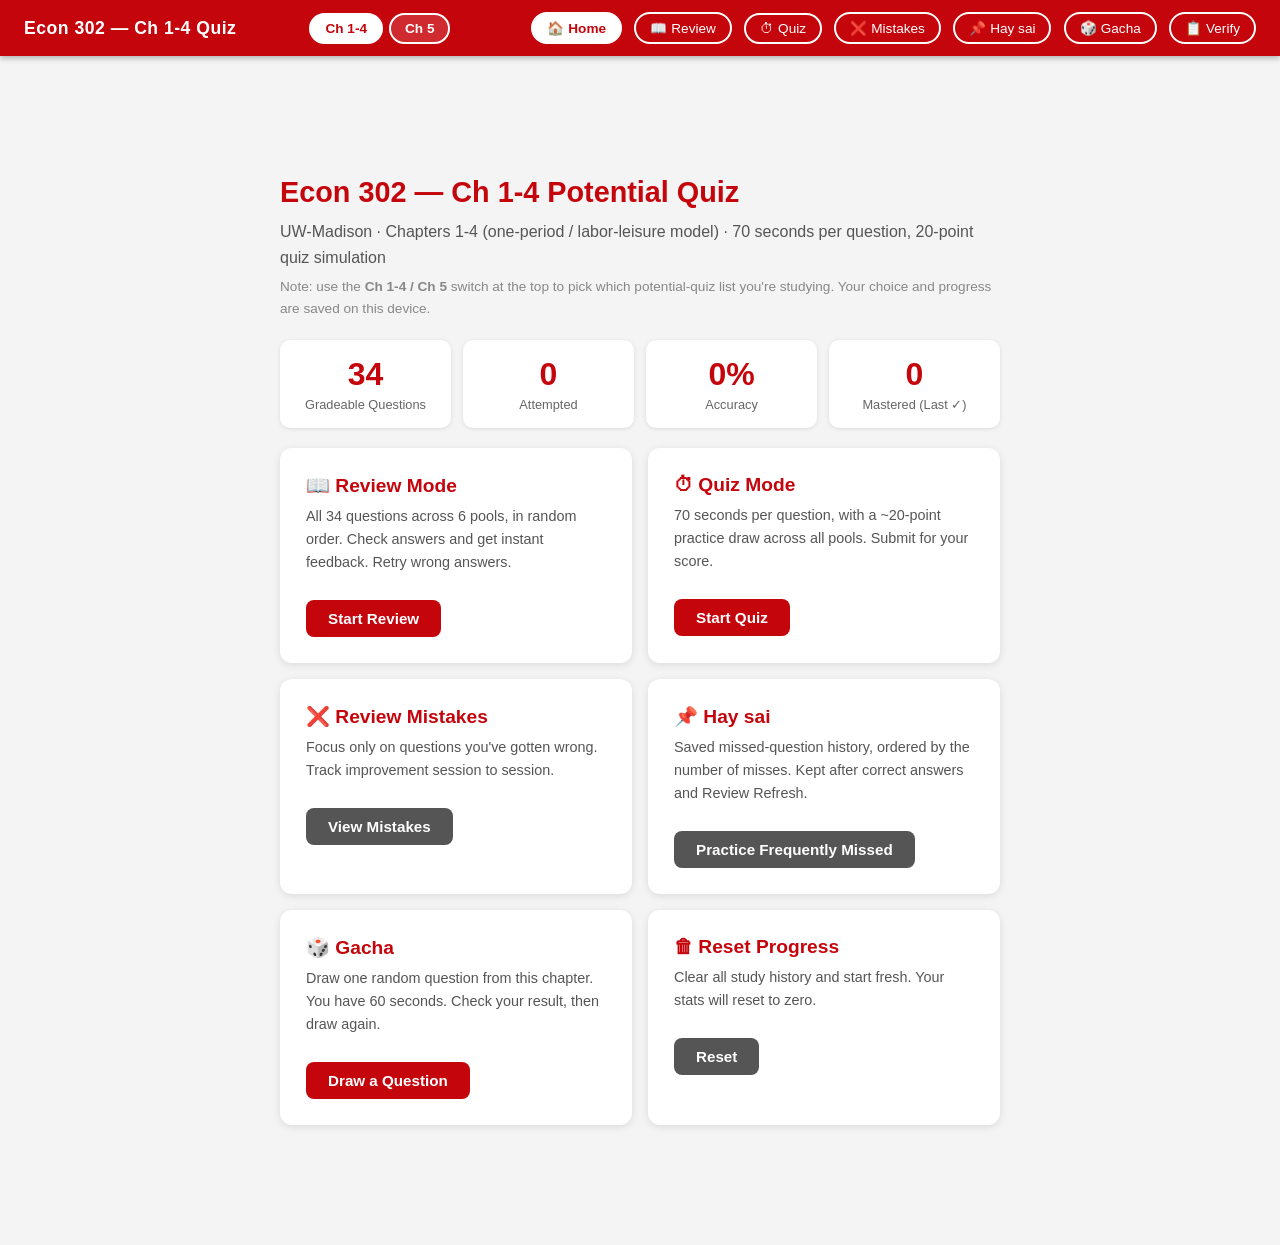
==== index.html @ 8ecf71d6 "Add saved missed-question history and one-minute gacha practice" ====
﻿<!DOCTYPE html>
<html lang="en">
<head>
<meta charset="UTF-8">
<meta name="viewport" content="width=device-width, initial-scale=1.0, viewport-fit=cover">
<title>Econ 302 — Ch 1-4 Quiz Study App</title>
<style>
*{box-sizing:border-box;margin:0;padding:0}
body{font-family:'Segoe UI',Arial,sans-serif;background:#f4f4f4;color:#222;min-height:100vh}
/* NAV */
#nav{background:#c5050c;color:#fff;padding:12px 24px;display:flex;flex-wrap:wrap;align-items:center;justify-content:space-between;gap:8px 16px;position:sticky;top:0;z-index:100;box-shadow:0 2px 6px rgba(0,0,0,0.3)}
#nav h1{font-size:1.1rem;font-weight:700;letter-spacing:.5px}
#nav-btns button{margin-left:8px;padding:6px 14px;border:2px solid #fff;background:transparent;color:#fff;border-radius:20px;cursor:pointer;font-size:.85rem;transition:all .2s}
#nav-btns button:hover,#nav-btns button.active{background:#fff;color:#c5050c;font-weight:700}
#chapter-switch{display:flex;gap:6px;flex-shrink:0}
.chapter-btn{padding:6px 14px;border:2px solid #fff;background:rgba(255,255,255,.15);color:#fff;border-radius:20px;cursor:pointer;font-size:.85rem;font-weight:600;transition:all .2s}
.chapter-btn:hover{background:rgba(255,255,255,.3)}
.chapter-btn.active{background:#fff;color:#c5050c;font-weight:700}
.chapter-btn.active:hover{background:#fff}
@media (max-width:480px){
  #nav{padding:calc(10px + env(safe-area-inset-top, 0px)) 12px 10px;gap:8px;justify-content:flex-start}
  #nav h1{font-size:.88rem;width:100%;text-align:center;order:1}
  #chapter-switch{width:100%;order:2;gap:8px}
  .chapter-btn{flex:1;text-align:center;padding:7px 10px;font-size:.82rem}
  #nav-btns{display:flex;flex-wrap:nowrap;gap:2px;width:100%;order:3}
  #nav-btns button{flex:1;min-width:0;margin-left:0;padding:6px 2px;font-size:.62rem;display:flex;flex-direction:column;align-items:center;justify-content:center;gap:1px;line-height:1.15;border-radius:12px;white-space:nowrap;overflow:hidden}
  #nav-btns .nb-icon{font-size:1.05rem}
  #nav-btns .nb-label{font-size:.6rem}
  #home .mode-cards{grid-template-columns:1fr}
  .mode-card{min-width:0}
}
/* TIMER */
#timer-bar{background:#222;color:#fff;text-align:center;padding:8px;font-size:1.1rem;font-weight:700;display:none;position:sticky;top:var(--nav-h,54px);z-index:99}
#quiz-qnav{position:sticky;top:calc(var(--nav-h,54px) + 42px);z-index:98;background:#f0f0f0;border-bottom:2px solid #ccc;padding:8px 12px;display:flex;flex-wrap:wrap;gap:5px;align-items:center}
#quiz-qnav .qn-label{font-size:.78rem;font-weight:700;color:#555;margin-right:4px;white-space:nowrap}
.qn-btn{width:32px;height:32px;border-radius:6px;border:1.5px solid #bbb;background:#fff;font-size:.8rem;font-weight:700;cursor:pointer;display:flex;align-items:center;justify-content:center;flex-shrink:0;transition:background .15s}
.qn-btn.answered{background:#28a745;color:#fff;border-color:#28a745}
.qn-btn.flagged{background:#fd7e14;color:#fff;border-color:#fd7e14}
.qn-btn.flagged.answered{background:#fd7e14;color:#fff}
.flag-btn{float:right;background:none;border:1.5px solid #bbb;border-radius:6px;padding:3px 8px;cursor:pointer;font-size:.85rem;color:#888;transition:all .15s;margin-left:8px}
.flag-btn.active{background:#fd7e14;border-color:#fd7e14;color:#fff}
#timer-bar.warning{background:#c5050c;animation:pulse 1s infinite}
@keyframes pulse{0%,100%{opacity:1}50%{opacity:.7}}
/* HOME */
#home{max-width:800px;margin:40px auto;padding:20px}
#home h2{font-size:1.8rem;color:#c5050c;margin-bottom:10px}
#home p{margin-bottom:12px;line-height:1.6}
.stat-grid{display:grid;grid-template-columns:repeat(auto-fit,minmax(160px,1fr));gap:12px;margin:20px 0}
.stat-card{background:#fff;border-radius:10px;padding:16px;text-align:center;box-shadow:0 1px 4px rgba(0,0,0,.1)}
.stat-card .num{font-size:2rem;font-weight:700;color:#c5050c}
.stat-card .lbl{font-size:.8rem;color:#666;margin-top:4px}
.mode-cards{display:grid;grid-template-columns:1fr 1fr;gap:16px;margin-top:20px}
.mode-card{background:#fff;border-radius:12px;padding:24px;box-shadow:0 2px 8px rgba(0,0,0,.1);cursor:pointer;border:2px solid transparent;transition:all .2s}
.mode-card:hover{border-color:#c5050c;transform:translateY(-2px)}
.mode-card h3{font-size:1.2rem;color:#c5050c;margin-bottom:8px}
.mode-card p{font-size:.9rem;color:#555;line-height:1.5}
.btn{display:inline-block;padding:10px 22px;background:#c5050c;color:#fff;border:none;border-radius:8px;cursor:pointer;font-size:.95rem;font-weight:600;transition:background .2s}
.btn:hover{background:#a00}
.btn-secondary{background:#555}
.btn-secondary:hover{background:#333}
.btn-outline{background:transparent;border:2px solid #c5050c;color:#c5050c}
.btn-outline:hover{background:#c5050c;color:#fff}
/* REVIEW / QUIZ CONTAINER */
#review,#quiz,#mistakes,#frequent{max-width:860px;margin:0 auto;padding:20px}
.section-header{display:flex;justify-content:space-between;align-items:center;margin-bottom:16px}
.section-header h2{font-size:1.3rem;color:#c5050c}
/* QUESTION CARD */
.q-card{background:#fff;border-radius:12px;padding:20px 24px;margin-bottom:16px;box-shadow:0 1px 6px rgba(0,0,0,.08);border-left:4px solid #ddd;transition:border-color .2s}
.q-card.correct{border-left-color:#28a745}
.q-card.incorrect{border-left-color:#c5050c}
.q-card.unanswered{border-left-color:#ffc107}
.q-card.removed-q{position:relative;overflow:hidden;border-left-color:#c5050c;background:#fff6f6}
.q-card.removed-q .options,.q-card.removed-q select,.q-card.removed-q input,.q-card.removed-q .q-check-btn,.q-card.removed-q .q-retry-btn{pointer-events:none;opacity:.45}
.removed-stamp{position:absolute;top:22px;right:-42px;background:#c5050c;color:#fff;font-weight:800;font-size:.82rem;letter-spacing:.5px;padding:6px 50px;transform:rotate(35deg);box-shadow:0 2px 8px rgba(0,0,0,.35);z-index:5;text-transform:uppercase;white-space:nowrap}
.q-tag{display:inline-block;padding:2px 10px;background:#c5050c;color:#fff;border-radius:20px;font-size:.72rem;font-weight:700;margin-bottom:8px;text-transform:uppercase;letter-spacing:.4px}
.q-points{display:inline-block;margin-left:8px;padding:2px 8px;background:#e0e0e0;color:#333;border-radius:20px;font-size:.72rem;font-weight:600}
.q-stem{font-size:.97rem;line-height:1.6;margin:10px 0 14px}
.q-stem strong{font-weight:700}
.q-image{max-width:100%;border-radius:8px;margin:10px 0 14px;border:1px solid #eee}
.options label{display:flex;align-items:flex-start;gap:10px;padding:8px 12px;border-radius:8px;cursor:pointer;margin-bottom:6px;border:1.5px solid #ddd;transition:all .2s;font-size:.9rem;line-height:1.5}
.options label:hover{background:#fff5f5;border-color:#c5050c}
.options label.selected{border-color:#c5050c;background:#fff0f0}
.options label.correct-opt{background:#d4edda;border-color:#28a745}
.options label.wrong-opt{background:#f8d7da;border-color:#c5050c}
.options input{margin-top:3px;flex-shrink:0;accent-color:#c5050c}
.q-dropdown{padding:8px 12px;border:1.5px solid #ddd;border-radius:8px;font-size:.9rem;min-width:200px}
.q-check-btn{margin-top:12px;padding:8px 18px;background:#c5050c;color:#fff;border:none;border-radius:8px;cursor:pointer;font-size:.88rem;font-weight:600}
.q-check-btn:disabled{background:#ccc;cursor:not-allowed}
.q-retry-btn{margin-left:8px;padding:8px 14px;background:#555;color:#fff;border:none;border-radius:8px;cursor:pointer;font-size:.88rem;font-weight:600}
.feedback{margin-top:10px;padding:10px 14px;border-radius:8px;font-size:.9rem;font-weight:600}
.feedback.ok{background:#d4edda;color:#155724}
.feedback.err{background:#f8d7da;color:#721c24}
.table-q{width:100%;border-collapse:collapse;margin:10px 0;font-size:.88rem}
.table-q th{background:#c5050c;color:#fff;padding:8px;text-align:left}
.table-q td{padding:8px;border-bottom:1px solid #eee}
.table-q tr:nth-child(even){background:#fafafa}
/* QUIZ MODE */
#quiz-submit-bar{text-align:center;margin:20px 0}
.q-card.quiz-mode{border-left:4px solid #888}
/* SCORE DISPLAY */
#score-box{background:#fff;border-radius:12px;padding:24px;text-align:center;margin-bottom:20px;box-shadow:0 2px 8px rgba(0,0,0,.1)}
#score-box .big{font-size:3rem;font-weight:700;color:#c5050c}
#score-box .sub{font-size:1rem;color:#555;margin-top:6px}
/* PROGRESS */
#review-progress-wrap{position:sticky;top:var(--nav-h,54px);z-index:97;background:#f4f4f4;padding:10px 0 6px;margin:0 -20px 10px;}
#review-progress-wrap::before{content:"";position:absolute;inset:0;background:#f4f4f4;z-index:-1}
#review-progress{background:#e0e0e0;height:8px;border-radius:4px;overflow:hidden;margin:0 20px}
#review-progress-fill{height:100%;background:#c5050c;transition:width .3s;border-radius:4px}
/* FILTER BAR */
.filter-bar{display:flex;gap:8px;flex-wrap:wrap;margin-bottom:16px}
.filter-btn{padding:5px 12px;border:1.5px solid #ccc;border-radius:20px;background:#fff;cursor:pointer;font-size:.8rem;transition:all .2s}
.filter-btn.active{background:#c5050c;color:#fff;border-color:#c5050c}
/* SCENARIO BOX */
.scenario-box{background:#f0f4ff;border:1.5px solid #b0c4de;border-radius:8px;padding:14px;margin-bottom:14px;font-size:.9rem;line-height:1.6}
.scenario-box h4{font-size:.85rem;font-weight:700;color:#003366;margin-bottom:6px}
/* MULTI-PART */
.subq{margin-top:16px;padding-top:14px;border-top:1px dashed #ddd}
.subq-label{font-weight:700;font-size:.82rem;color:#c5050c;margin-bottom:6px;text-transform:uppercase;letter-spacing:.4px}
/* ANSWER KEY REVEAL */
.answer-key{background:#f8f9fa;border:1px solid #ccc;border-radius:8px;padding:12px;margin-top:10px;font-size:.88rem}
.answer-key .ak-title{font-weight:700;color:#555;margin-bottom:6px}
/* GROUP CARD */
.group-label{font-size:.78rem;background:#555;color:#fff;display:inline-block;padding:2px 8px;border-radius:4px;margin-bottom:6px}
/* SCROLLTOP */
#scrolltop{position:fixed;bottom:calc(24px + env(safe-area-inset-bottom, 0px));right:24px;background:#c5050c;color:#fff;border:none;border-radius:50%;width:44px;height:44px;font-size:1.2rem;cursor:pointer;box-shadow:0 2px 8px rgba(0,0,0,.2);display:none;z-index:200}
</style>
</head>
<body><script>
const IMG={}; // no charts/graphs needed for this problem set

// ============================================================
// QUESTION BANK — all pools (complete)
// ============================================================
// ============================================================
// QUESTION BANK -- Econ 302, Ch 1-4 Potential Quiz & Module 1 Exam
// Source: "Ch 1-4 Potential Quiz and Module 1 Exam Answers.pdf"
// Correct answers below were extracted directly from the bold-highlighted
// text embedded in the PDF (verified via font-weight inspection, not guessed).
// ============================================================
const OPTS4 = ["an increase","a decrease","no change","an ambiguous-change"];

const QB = [

// ====== POOL 1: Ch.4 model, C on vertical axis -- MRS & utility (1 pt each) ======
{id:"p1_1",pool:"pool_1",tag:"Pool 1 -- MRS & Utility (Ch.4 Model)",pts:1,type:"inline",
 stem:"Using the Chapter 4 model from class with C on the vertical axis, the increase in female labor force participation rates in the 1960s-1990s could be represented by (ceteris paribus) ____ in the MRS out of consumption into leisure, and ____ in utility.",
 blanks:[{opts:OPTS4,ans:1},{opts:OPTS4,ans:3}],
 note:"<strong>Giải thích:</strong> Theo cách mô hình hóa trong key, tăng female labor force participation là preference shift toward Consumption/market work. Tại cùng bundle (C,l), MRS = MU_l/MU_C giảm, IC phẳng hơn.<br><br><strong>Chỗ dễ nhầm:</strong> Đây là thay đổi tastes, không phải wage shock. Không suy utility tăng chỉ vì làm nhiều hơn. Utility trước và sau dùng preference map khác nhau nên key chọn ambiguous.<br><br><strong>Mẹo nhớ:</strong> Thích C hơn: MRS tại cùng bundle giảm. Preferences đổi: utility ambiguous."},

{id:"p1_2",pool:"pool_1",tag:"Pool 1 -- MRS & Utility (Ch.4 Model)",pts:1,type:"inline",
 stem:"Using the Chapter 4 model from class, if there is a decrease in profits (pi), this will, in equilibrium, lead to (ceteris paribus) ____ in the MRS out of consumption into leisure, and ____ in utility.",
 blanks:[{opts:OPTS4,ans:2},{opts:OPTS4,ans:1}],
 note:"<strong>Giải thích:</strong> Budget constraint C = W(h − l) + π − T, với W = w(1 − t). π giảm làm budget line dịch vào nhưng không đổi slope −W. Tại interior optimum, MRS = W nên equilibrium MRS không đổi; opportunities giảm nên utility giảm.<br><br><strong>Chỗ dễ nhầm:</strong> Pure income effect làm l giảm và N tăng khi leisure là normal good, nhưng không làm equilibrium MRS tăng vì W giữ nguyên."},

{id:"p1_3",pool:"pool_1",tag:"Pool 1 -- MRS & Utility (Ch.4 Model)",pts:1,type:"inline",
 stem:"Using the Chapter 4 model from class with C on the vertical axis, an increase in the average number of years spent in school would best be represented by (ceteris paribus) ____ in the MRS out of consumption into leisure, and ____ in utility.",
 blanks:[{opts:OPTS4,ans:0},{opts:OPTS4,ans:3}],
 note:"<strong>Giải thích:</strong> Key xem nhiều năm học hơn như chuyển preferences khỏi market work, toward nonmarket time (gộp vào l). Tại cùng bundle, MU_l/MU_C tăng và IC dốc hơn.<br><br><strong>Chỗ dễ nhầm:</strong> Trong câu này không tự thêm tác động education lên productivity hoặc wages. Preference map đổi nên welfare chọn ambiguous.<br><br><strong>Mẹo nhớ:</strong> Schooling trong mô hình này là nonmarket time, không đồng nghĩa mọi leisure đều là giải trí."},

{id:"p1_4",pool:"pool_1",tag:"Pool 1 -- MRS & Utility (Ch.4 Model)",pts:1,type:"inline",
 stem:"Using the Chapter 4 model from class, if there is a decrease in after-tax real wages, this will, in equilibrium, lead to (ceteris paribus) ____ in the MRS out of consumption into leisure, and ____ in utility.",
 blanks:[{opts:OPTS4,ans:1},{opts:OPTS4,ans:1}],
 note:"<strong>Giải thích:</strong> After-tax real wage W giảm khiến budget line phẳng hơn: slope = −W. Interior optimum có MRS = W, nên equilibrium MRS giảm. Cùng preferences và nonlabor income, opportunity set thu hẹp nên utility giảm.<br><br><strong>Chỗ dễ nhầm:</strong> MRS giảm không đủ để kết luận leisure tăng hay giảm. Total leisure response vẫn phụ thuộc Income effect và Substitution effect."},

{id:"p1_5",pool:"pool_1",tag:"Pool 1 -- MRS & Utility (Ch.4 Model)",pts:1,type:"inline",
 stem:"Using the Chapter 4 model from class with C on the vertical axis, if younger workers value consumption more than older workers do, then aging of the labor force would best be represented by (ceteris paribus) ____ in the MRS out of consumption into leisure, and ____ in utility.",
 blanks:[{opts:OPTS4,ans:0},{opts:OPTS4,ans:3}],
 note:"<strong>Giải thích:</strong> Đề nói younger workers thích C hơn. Labor force già đi nghĩa là trọng số chuyển toward leisure: MRS tại cùng bundle tăng, IC dốc hơn. Key chọn utility ambiguous vì preferences/composition thay đổi.<br><br><strong>Chỗ dễ nhầm:</strong> Ceteris paribus: không tự thêm pension income hay productivity shock vào câu này."},

{id:"p1_6",pool:"pool_1",tag:"Pool 1 -- MRS & Utility (Ch.4 Model)",pts:1,type:"inline",
 stem:"Using the Chapter 4 model from class, if there is a decrease in lump-sum taxes (T), this will, in equilibrium, lead to (ceteris paribus) ____ in the MRS out of consumption into leisure, and ____ in utility.",
 blanks:[{opts:OPTS4,ans:2},{opts:OPTS4,ans:0}],
 note:"<strong>Giải thích:</strong> T giảm làm net nonlabor income B = π − T tăng. Budget line dịch ra song song, slope −W không đổi. Tại interior optimum MRS = W không đổi; household có thêm opportunities nên utility tăng.<br><br><strong>Chỗ dễ nhầm:</strong> T là lump-sum tax amount. t là proportional tax rate. Chỉ t đổi mới trực tiếp đổi W.<br><br><strong>Mẹo nhớ:</strong> T đổi: dịch budget line. t đổi: đổi slope."},

// ====== POOL 2: Labor / consumption theory -- multiple choice (1 pt each) ======
{id:"p2_1",pool:"pool_2",tag:"Pool 2 -- Labor & Consumption Theory (MC)",pts:1,type:"mcq",
 stem:"A good is normal for a consumer if",
 opts:["It is always consumed in a consistent quantity.","Its consumption rises when income rises.","Its consumption falls when income rises.","Some minimal level of the good must be consumed to assure the consumer's survival."],
 ans:1,
 note:"<strong>Giải thích:</strong> Normal good là good được demand nhiều hơn khi income tăng, giữ prices và preferences cố định.<br><br><strong>Chỗ dễ nhầm:</strong> Consumption giảm khi income tăng là inferior good. Normal không có nghĩa cần để sống hoặc luôn dùng lượng cố định."},

{id:"p2_2",pool:"pool_2",tag:"Pool 2 -- Labor & Consumption Theory (MC)",pts:1,type:"mcq",
 stem:"We assume leisure is a normal good. This implies that",
 opts:["An increase in taxes increases utility.","We can use a representative household model.","Preferences over consumption are well defined.","An increase in the wage increases demand for leisure."],
 ans:3,
 note:"<strong>Giải thích:</strong> Official key chọn câu wage tăng làm leisure demand tăng. Cách đọc đúng ở đây là Income effect: giàu hơn thì muốn thêm leisure vì leisure là normal good.<br><br><strong>Chỗ dễ nhầm:</strong> Wage còn làm leisure đắt hơn, tạo Substitution effect giảm leisure. Vì vậy normal good KHÔNG bảo đảm total leisure tăng sau wage increase. Hai option về representative household và well-defined preferences là các assumptions khác."},

{id:"p2_3",pool:"pool_2",tag:"Pool 2 -- Labor & Consumption Theory (MC)",pts:1,type:"mcq",
 stem:"The fact that indifference curves are downward sloping",
 opts:["Is not true.","Follows from the fact that more is preferred to less.","Follows from the property that the consumer likes diversity in his or her consumption bundle.","Follows from the property that consumption and leisure are normal goods."],
 ans:1,
 note:"<strong>Giải thích:</strong> More is preferred to less nghĩa là C và l đều có positive marginal utility. Giữ utility không đổi, thêm l phải bớt C: dC/dl = −MU_l/MU_C < 0.<br><br><strong>Chỗ dễ nhầm:</strong> Downward slope nói về monotonicity. Diversity giải thích convexity; normal goods nói về phản ứng với income."},

{id:"p2_4",pool:"pool_2",tag:"Pool 2 -- Labor & Consumption Theory (MC)",pts:1,type:"mcq",
 stem:"The fact that indifference curves are bowed in toward the origin",
 opts:["Is not true.","Follows from the fact that more is preferred to less.","Follows from the property that the consumer likes diversity in his or her consumption bundle.","Follows from the property that consumption and leisure are normal goods."],
 ans:2,
 note:"<strong>Giải thích:</strong> Preference for diversity/balanced bundles được biểu diễn bởi convex IC (bowed toward the origin). Household sẵn lòng đánh đổi ít C hơn để có thêm l khi đã có nhiều l.<br><br><strong>Chỗ dễ nhầm:</strong> More-is-better giải thích slope âm, không tự bảo đảm IC convex. Normal goods cũng không phải định nghĩa convexity."},

{id:"p2_5",pool:"pool_2",tag:"Pool 2 -- Labor & Consumption Theory (MC)",pts:1,type:"mcq",
 stem:"The property of diminishing marginal rate of substitution follows from the property that the indifference curve is",
 opts:["Downward sloping.","Upward sloping.","Bowed in toward the origin.","Bowed out from the origin."],
 ans:2,
 note:"<strong>Giải thích:</strong> Với C trên trục dọc và l trên trục ngang, đi sang phải dọc một convex IC thì MRS = MU_l/MU_C giảm và signed slope −MRS bớt âm, tức IC phẳng dần.<br><br><strong>Chỗ dễ nhầm:</strong> Downward sloping một mình chưa đủ: một straight IC cũng dốc xuống nhưng MRS constant."},

{id:"p2_6",pool:"pool_2",tag:"Pool 2 -- Labor & Consumption Theory (MC)",pts:1,type:"mcq",
 stem:"As the quantity of labor increases, the marginal product of capital",
 opts:["Is constant.","Increases.","Decreases.","May either increase or decrease."],
 ans:1,
 note:"<strong>Giải thích:</strong> Trong production function của lớp, K và N bổ trợ nhau. Ví dụ Y = zK^αN^β thì MPK = αzK^(α−1)N^β, tăng khi N tăng và K,z giữ nguyên.<br><br><strong>Chỗ dễ nhầm:</strong> Không nhầm MPK với MPN. N tăng làm MPK tăng nhưng MPN giảm khi diminishing MPN áp dụng. Complementarity là assumption của function này, không suy chỉ từ CRS."},

{id:"p2_7",pool:"pool_2",tag:"Pool 2 -- Labor & Consumption Theory (MC)",pts:1,type:"mcq",
 stem:"The assumption that the marginal product of labor decreases as the labor input increases implies that",
 opts:["Output decreases as the labor input increases.","The wage increases as the labor input increases.","The production function is concave.","The production function shifts upward."],
 ans:2,
 note:"<strong>Giải thích:</strong> MPN = ∂Y/∂N > 0 nhưng diminishing MPN nghĩa là ∂²Y/∂N² < 0. Y(N) tăng với slope nhỏ dần, nên production function concave.<br><br><strong>Chỗ dễ nhầm:</strong> Output vẫn tăng, không giảm. N đổi là movement along cùng function, không phải shift lên một function mới."},

{id:"p2_8",pool:"pool_2",tag:"Pool 2 -- Labor & Consumption Theory (MC)",pts:1,type:"mcq",
 stem:"An increase in total factor productivity could be the result of",
 opts:["Adverse weather.","The addition of new machinery.","New hires.","The introduction of new manufacturing methods."],
 ans:3,
 note:"<strong>Giải thích:</strong> New manufacturing methods có thể tạo thêm Y từ cùng K và N, nên làm TFP z tăng.<br><br><strong>Chỗ dễ nhầm:</strong> New machinery tăng measured K; new hires tăng N. Adverse weather thường giảm z. TFP còn có thể chứa omitted inputs và measurement error, nên không đồng nghĩa chỉ có công nghệ."},

{id:"p2_9",pool:"pool_2",tag:"Pool 2 -- Labor & Consumption Theory (MC)",pts:1,type:"mcq",
 stem:"If the firm hires more labor, everything else held constant, then",
 opts:["The marginal product of labor falls.","Output decreases.","There is an increase in the marginal product of labor.","Total factor productivity falls."],
 ans:0,
 note:"<strong>Giải thích:</strong> Giữ K,z cố định, thuê thêm N đưa firm xuống dọc diminishing-MPN curve: MPN giảm. Vì MPN vẫn dương, total output Y tăng.<br><br><strong>Chỗ dễ nhầm:</strong> Total output khác marginal product. N tăng không tự làm z đổi."},

{id:"p2_10",pool:"pool_2",tag:"Pool 2 -- Labor & Consumption Theory (MC)",pts:1,type:"mcq",
 stem:"An increase in total factor productivity",
 opts:["Changes neither the slope nor the position of the production function.","Changes the slope but not the position of the production function.","Changes the position but not the slope of the production function.","Changes both the slope and the position of the production function."],
 ans:3,
 note:"<strong>Giải thích:</strong> Y = zF(K,N). Tại cùng N, z tăng làm Y tăng và MPN = zF_N tăng. Vì vậy production function đổi cả position và slope.<br><br><strong>Chỗ dễ nhầm:</strong> Đây là shift function do z đổi, khác movement along function do N đổi. Nếu F(K,0)=0 thì điểm origin vẫn giữ nguyên."},

{id:"p2_11",pool:"pool_2",tag:"Pool 2 -- Labor & Consumption Theory (MC)",pts:1,type:"mcq",
 stem:"The profit-maximizing quantity of labor equates the marginal product of labor with",
 opts:["Total factor productivity.","The marginal product of capital.","The real wage.","The average product of labor."],
 ans:2,
 note:"<strong>Giải thích:</strong> Firm chọn N để maximize π = zF(K,N) − wN. FOC cho interior optimum là MPN − w = 0, tức MPN = real wage w.<br><br><strong>Chỗ dễ nhầm:</strong> MPK là derivative theo capital, Y/N là average product, z là productivity parameter. Không cái nào thay MPN trong hiring FOC này."},

{id:"p2_12",pool:"pool_2",tag:"Pool 2 -- Labor & Consumption Theory (MC)",pts:1,type:"mcq",
 stem:"In the one-period model, the assumption that everyone would behave the same way under the same circumstance is reflected in",
 opts:["All of these things.","Real wage equaling MPN.","The use of a representative consumer.","The use of a general equilibrium framework."],
 ans:2,
 note:"<strong>Giải thích:</strong> Representative consumer là một household đại diện. Assumption mọi người chọn giống nhau khi gặp cùng circumstances cho phép dùng household này để mô tả aggregate choices.<br><br><strong>Chỗ dễ nhầm:</strong> MPN = w đến từ firm profit maximization. General equilibrium ghép các markets. Hai khái niệm đó không phải định nghĩa representative consumer."},

{id:"p2_13",pool:"pool_2",tag:"Pool 2 -- Labor & Consumption Theory (MC)",pts:1,type:"mcq",
 stem:"A constant returns to scale production function means",
 opts:["F(xK, N) = F(K, xN)","F(xK, xN) = xF(K, N)","F(xK, xN) = F(K, N)","All of these"],
 ans:1,
 note:"<strong>Giải thích:</strong> Constant returns to scale: nhân TẤT CẢ inputs với x thì output nhân x, F(xK,xN) = xF(K,N). Cobb-Douglas có CRS khi α + β = 1.<br><br><strong>Chỗ dễ nhầm:</strong> Tăng riêng N có thể có diminishing MPN dù function có CRS. Không nhầm returns to scale với returns to one input."},

{id:"p2_14",pool:"pool_2",tag:"Pool 2 -- Labor & Consumption Theory (MC)",pts:1,type:"mcq",
 stem:"Assume government cuts payroll taxes (proportional income taxes) and it leads to an increase in tax revenue collections. We would know from this that",
 opts:["Substitution effects dominate income effects.","Income effects dominate substitution effects.","Markets are efficient.","None of these things can be known with certainty from the information supplied."],
 ans:0,
 note:"<strong>Giải thích:</strong> Trong exercise của lớp, R = twN. t giảm nhưng R tăng nghĩa là tax base phải tăng đủ mạnh. Tax cut làm W tăng: Substitution effect tăng N, Income effect giảm N. Để N tăng theo cơ chế này, Substitution effect phải dominate.<br><br><strong>Chỗ dễ nhầm:</strong> Kết luận dựa vào model và ceteris paribus của câu. Không thể từ một quan sát thực tế nhiều biến thay đổi suy chắc chắn về effects. Revenue tăng không chứng minh market efficient; và SE dominate một mình chưa đủ bảo đảm revenue tăng."},

{id:"p2_15",pool:"pool_2",tag:"Pool 2 -- Labor & Consumption Theory (MC)",pts:1,type:"mcq",removed:true,
 stem:"If a forecaster uses a log-linear utility function to make a long run (twenty years from now) labor market forecast, the forecaster is likely going to",
 opts:["Over-estimate the change in labor supply in response to a rising real wage.","Under-estimate the change in labor supply in response to a rising real wage.","Over-estimate the change in labor demand in response to a rising real wage.","Under-estimate the change in labor demand in response to a rising real wage."],
 ans:0,
 note:"<strong>Giải thích:</strong> Câu này đã được instructor loại khỏi danh sách, được giữ để tham khảo và không chấm điểm.<br><br><strong>Chỗ dễ nhầm:</strong> Không học explanation cũ cho câu đã removed. Trong budget C = W(h−l), full-log utility cho N = ah/(a+b), nên wage change không đổi N. Forecast bias cần biết data và time horizon; không suy từ chữ log-linear một mình."},

{id:"p2_16",pool:"pool_2",tag:"Pool 2 -- Labor & Consumption Theory (MC)",pts:1,type:"mcq",
 stem:"If wages remain constant over time, but we observe people working less, what can we say about the MRS(l,c)?",
 opts:["The MRS must have increased.","The MRS must have decreased.","The MRS must have remained the same.","We cannot be sure what happened to the MRS."],
 ans:0,
 note:"<strong>Giải thích:</strong> Official key chọn MRS increased, hiểu là preference shift toward leisure làm MRS tại C,l ban đầu tăng, IC dốc hơn và household chuyển sang nhiều l hơn.<br><br><strong>Chỗ dễ nhầm:</strong> Phải tách MRS tại cùng bundle khỏi equilibrium MRS. Nếu W không đổi và optimum vẫn interior, MRS ở tangency mới VẪN bằng W, nên không tăng. Từ observed hours giảm một mình cũng chưa xác định nguyên nhân; key đang ngầm dùng preference interpretation."},

// ====== POOL 3: Math -- Cobb-Douglas growth accounting (1 pt) ======
{id:"p3_1",pool:"pool_3",tag:"Pool 3 -- Math: Cobb-Douglas Growth Accounting",pts:1,type:"fill",
 stem:"Assume the following Cobb-Douglas aggregate production function: GDP = z&middot;K<sup>[0.7]</sup>&middot;N<sup>[0.3]</sup>, where K is the aggregate capital stock and N is aggregate employment.<br><br><em>Ceteris paribus</em>, if employment (N) rises by <strong>[2]</strong> percent, what is the growth rate of GDP?<br><br>Enter your answer rounded to two decimal points, in the format: 10% (0.10) is entered as <code>10</code>, and 10.10% (.1010) is entered as <code>10.10</code>.<br><span style=\"color:#a00;font-weight:600\">Note: the bracketed numbers [0.7], [0.3] and [2] change every time this is drawn on a quiz/exam -- use the general method in the answer note below, don't just memorize 0.60.</span>",
 answer:"0.60",
 note:"<strong>Giải thích:</strong> Growth accounting dùng g_Y ≈ g_z + αg_K + βg_N. Chỉ N tăng 2%, β = 0.3: g_Y ≈ 0.3 × 2% = 0.60%. Nhập 0.60, không nhập 0.006.<br><br><strong>Chỗ dễ nhầm:</strong> Đây là small-change approximation theo lớp. Exact finite change là 100[(1.02)^0.3 − 1] ≈ 0.59585%, cũng round thành 0.60. Nếu numbers lớn hơn, approximation và exact có thể khác. Nếu z đổi thì phải cộng g_z.<br><br><strong>Mẹo nhớ:</strong> Exponent của input nào nhân growth rate của input đó."},

// ====== POOL 4: Wage / tax shocks -- full household model (3 pts each) ======
{id:"p4_1",pool:"pool_4",tag:"Pool 4 -- Wage & Tax Shocks (Full Household Model)",pts:3,type:"inline",
 stem:"Using the language and theory from class, assume that <strong>real wages decrease</strong> for the representative household. The model predicts ____ in labor supply from the substitution effect and ____ in labor supply from the income effect. The model predicts ____ in Consumption from the substitution effect and ____ in Consumption from the income effect. Overall, the model predicts ____ in labor supply, ____ in Consumption, and ____ in utility.",
 blanks:[{opts:OPTS4,ans:1},{opts:OPTS4,ans:0},{opts:OPTS4,ans:1},{opts:OPTS4,ans:1},{opts:OPTS4,ans:3},{opts:OPTS4,ans:1},{opts:OPTS4,ans:1}],
 note:"<strong>Giải thích:</strong> W = w(1−t) giảm. Substitution effect: leisure rẻ hơn, nên l↑, N↓ và C↓. Income effect: household nghèo hơn, với C,l normal thì C↓ và l↓, tức N↑. Total: N ambiguous, C↓, utility↓.<br><br><strong>Chỗ dễ nhầm:</strong> Đáp án bảy blanks theo thứ tự: N từ SE, N từ IE, C từ SE, C từ IE, total N, total C, utility. Đây là partial-equilibrium household exercise, giữ nonlabor income và preferences cố định. Không kết luận total N khi đề chưa nói effect nào mạnh hơn.<br><br><strong>Mẹo nhớ:</strong> W↑: SE làm thêm, IE nghỉ thêm. W↓: đảo chiều."},

{id:"p4_2",pool:"pool_4",tag:"Pool 4 -- Wage & Tax Shocks (Full Household Model)",pts:3,type:"inline",
 stem:"Using the language and theory from class, assume that proportional income tax rates \"t\" <strong>increase</strong> for the representative household. The model predicts ____ in labor supply from the substitution effect and ____ in labor supply from the income effect. The model predicts ____ in Consumption from the substitution effect and ____ in Consumption from the income effect. Overall, the model predicts ____ in labor supply, ____ in Consumption, and ____ in utility.",
 blanks:[{opts:OPTS4,ans:1},{opts:OPTS4,ans:0},{opts:OPTS4,ans:1},{opts:OPTS4,ans:1},{opts:OPTS4,ans:3},{opts:OPTS4,ans:1},{opts:OPTS4,ans:1}],
 note:"<strong>Giải thích:</strong> W = w(1−t) giảm. Substitution effect: leisure rẻ hơn, nên l↑, N↓ và C↓. Income effect: household nghèo hơn, với C,l normal thì C↓ và l↓, tức N↑. Total: N ambiguous, C↓, utility↓.<br><br><strong>Chỗ dễ nhầm:</strong> Đáp án bảy blanks theo thứ tự: N từ SE, N từ IE, C từ SE, C từ IE, total N, total C, utility. Đây là partial-equilibrium household exercise, giữ nonlabor income và preferences cố định. Không kết luận total N khi đề chưa nói effect nào mạnh hơn.<br><br><strong>Mẹo nhớ:</strong> W↑: SE làm thêm, IE nghỉ thêm. W↓: đảo chiều."},

{id:"p4_3",pool:"pool_4",tag:"Pool 4 -- Wage & Tax Shocks (Full Household Model)",pts:3,type:"inline",
 stem:"Using the language and theory from class, assume that proportional income tax rates \"t\" <strong>decrease</strong> for the representative household. The model predicts ____ in labor supply from the substitution effect and ____ in labor supply from the income effect. The model predicts ____ in Consumption from the substitution effect and ____ in Consumption from the income effect. Overall, the model predicts ____ in labor supply, ____ in Consumption, and ____ in utility.",
 blanks:[{opts:OPTS4,ans:0},{opts:OPTS4,ans:1},{opts:OPTS4,ans:0},{opts:OPTS4,ans:0},{opts:OPTS4,ans:3},{opts:OPTS4,ans:0},{opts:OPTS4,ans:0}],
 note:"<strong>Giải thích:</strong> W = w(1−t) tăng. Substitution effect: nghỉ một giờ mất nhiều C hơn, nên l↓, N↑ và C↑. Income effect: household giàu hơn, với C,l normal thì C↑ và l↑, tức N↓. Total: N ambiguous, C↑, utility↑.<br><br><strong>Chỗ dễ nhầm:</strong> Đáp án bảy blanks theo thứ tự: N từ SE, N từ IE, C từ SE, C từ IE, total N, total C, utility. Đây là partial-equilibrium household exercise, giữ nonlabor income và preferences cố định. Không kết luận total N khi đề chưa nói effect nào mạnh hơn.<br><br><strong>Mẹo nhớ:</strong> W↑: SE làm thêm, IE nghỉ thêm. W↓: đảo chiều."},

{id:"p4_4",pool:"pool_4",tag:"Pool 4 -- Wage & Tax Shocks (Full Household Model)",pts:3,type:"inline",
 stem:"Using the language and theory from class, assume that <strong>real wages increase</strong> for the representative household. The model predicts ____ in labor supply from the substitution effect and ____ in labor supply from the income effect. The model predicts ____ in Consumption from the substitution effect and ____ in Consumption from the income effect. Overall, the model predicts ____ in labor supply, ____ in Consumption, and ____ in utility.",
 blanks:[{opts:OPTS4,ans:0},{opts:OPTS4,ans:1},{opts:OPTS4,ans:0},{opts:OPTS4,ans:0},{opts:OPTS4,ans:3},{opts:OPTS4,ans:0},{opts:OPTS4,ans:0}],
 note:"<strong>Giải thích:</strong> W = w(1−t) tăng. Substitution effect: nghỉ một giờ mất nhiều C hơn, nên l↓, N↑ và C↑. Income effect: household giàu hơn, với C,l normal thì C↑ và l↑, tức N↓. Total: N ambiguous, C↑, utility↑.<br><br><strong>Chỗ dễ nhầm:</strong> Đáp án bảy blanks theo thứ tự: N từ SE, N từ IE, C từ SE, C từ IE, total N, total C, utility. Đây là partial-equilibrium household exercise, giữ nonlabor income và preferences cố định. Không kết luận total N khi đề chưa nói effect nào mạnh hơn.<br><br><strong>Mẹo nhớ:</strong> W↑: SE làm thêm, IE nghỉ thêm. W↓: đảo chiều."},

// ====== POOL 5: Profit / lump-sum tax shocks -- full household model (3 pts each) ======
{id:"p5_1",pool:"pool_5",tag:"Pool 5 -- Profit & Lump-Sum Tax Shocks (Full Household Model)",pts:3,type:"inline",
 stem:"Using the language and theory from class, assume that profits (pi) <strong>decrease</strong> for the representative household. The model predicts ____ in labor supply from the substitution effect and ____ in labor supply from the income effect. The model predicts ____ in Consumption from the substitution effect and ____ in Consumption from the income effect. Overall, the model predicts ____ in labor supply, ____ in Consumption, and ____ in utility.",
 blanks:[{opts:OPTS4,ans:2},{opts:OPTS4,ans:0},{opts:OPTS4,ans:2},{opts:OPTS4,ans:1},{opts:OPTS4,ans:0},{opts:OPTS4,ans:1},{opts:OPTS4,ans:1}],
 note:"<strong>Giải thích:</strong> Budget C = W(h−l) + B, B = π−T. Shock này làm B giảm, còn W giữ nguyên. Budget line dịch song song, không đổi relative price nên SE trên cả N và C đều no change. Với C,l normal, pure Income effect cho C↓, l↓, N↑ và utility↓.<br><br><strong>Chỗ dễ nhầm:</strong> Không nhầm tax amount T với tax rate t. Không đưa firm wage response vào câu household ceteris paribus này.<br><br><strong>Mẹo nhớ:</strong> B đổi, W không đổi: pure Income effect."},

{id:"p5_2",pool:"pool_5",tag:"Pool 5 -- Profit & Lump-Sum Tax Shocks (Full Household Model)",pts:3,type:"inline",
 stem:"Using the language and theory from class, assume that lump-sum taxes <strong>increase</strong> for the representative household. The model predicts ____ in labor supply from the substitution effect and ____ in labor supply from the income effect. The model predicts ____ in Consumption from the substitution effect and ____ in Consumption from the income effect. Overall, the model predicts ____ in labor supply, ____ in Consumption, and ____ in utility.",
 blanks:[{opts:OPTS4,ans:2},{opts:OPTS4,ans:0},{opts:OPTS4,ans:2},{opts:OPTS4,ans:1},{opts:OPTS4,ans:0},{opts:OPTS4,ans:1},{opts:OPTS4,ans:1}],
 note:"<strong>Giải thích:</strong> Budget C = W(h−l) + B, B = π−T. Shock này làm B giảm, còn W giữ nguyên. Budget line dịch song song, không đổi relative price nên SE trên cả N và C đều no change. Với C,l normal, pure Income effect cho C↓, l↓, N↑ và utility↓.<br><br><strong>Chỗ dễ nhầm:</strong> Không nhầm tax amount T với tax rate t. Không đưa firm wage response vào câu household ceteris paribus này.<br><br><strong>Mẹo nhớ:</strong> B đổi, W không đổi: pure Income effect."},

{id:"p5_3",pool:"pool_5",tag:"Pool 5 -- Profit & Lump-Sum Tax Shocks (Full Household Model)",pts:3,type:"inline",
 stem:"Using the language and theory from class, assume that lump-sum taxes <strong>decrease</strong> for the representative household. The model predicts ____ in labor supply from the substitution effect and ____ in labor supply from the income effect. The model predicts ____ in Consumption from the substitution effect and ____ in Consumption from the income effect. Overall, the model predicts ____ in labor supply, ____ in Consumption, and ____ in utility.",
 blanks:[{opts:OPTS4,ans:2},{opts:OPTS4,ans:1},{opts:OPTS4,ans:2},{opts:OPTS4,ans:0},{opts:OPTS4,ans:1},{opts:OPTS4,ans:0},{opts:OPTS4,ans:0}],
 note:"<strong>Giải thích:</strong> Budget C = W(h−l) + B, B = π−T. Shock này làm B tăng, còn W giữ nguyên. Budget line dịch song song, không đổi relative price nên SE trên cả N và C đều no change. Với C,l normal, pure Income effect cho C↑, l↑, N↓ và utility↑.<br><br><strong>Chỗ dễ nhầm:</strong> Không nhầm tax amount T với tax rate t. Không đưa firm wage response vào câu household ceteris paribus này.<br><br><strong>Mẹo nhớ:</strong> B đổi, W không đổi: pure Income effect."},

{id:"p5_4",pool:"pool_5",tag:"Pool 5 -- Profit & Lump-Sum Tax Shocks (Full Household Model)",pts:3,type:"inline",
 stem:"Using the language and theory from class, assume that profits (pi) <strong>increase</strong> for the representative household. The model predicts ____ in labor supply from the substitution effect and ____ in labor supply from the income effect. The model predicts ____ in Consumption from the substitution effect and ____ in Consumption from the income effect. Overall, the model predicts ____ in labor supply, ____ in Consumption, and ____ in utility.",
 blanks:[{opts:OPTS4,ans:2},{opts:OPTS4,ans:1},{opts:OPTS4,ans:2},{opts:OPTS4,ans:0},{opts:OPTS4,ans:1},{opts:OPTS4,ans:0},{opts:OPTS4,ans:0}],
 note:"<strong>Giải thích:</strong> Budget C = W(h−l) + B, B = π−T. Shock này làm B tăng, còn W giữ nguyên. Budget line dịch song song, không đổi relative price nên SE trên cả N và C đều no change. Với C,l normal, pure Income effect cho C↑, l↑, N↓ và utility↑.<br><br><strong>Chỗ dễ nhầm:</strong> Không nhầm tax amount T với tax rate t. Không đưa firm wage response vào câu household ceteris paribus này.<br><br><strong>Mẹo nhớ:</strong> B đổi, W không đổi: pure Income effect."},

// ====== POOL 6: Firm-side CRS shocks, Y = z*f(K,N) (1.5 pts each) ======
{id:"p6_1",pool:"pool_6",tag:"Pool 6 -- Firm-Side CRS Shocks",pts:1.5,type:"inline",
 stem:"Consider the CRS firm profit-maximization problem from class where Y = z&middot;f(K,N). Suppose the government supplies firms with an <strong>employment tax t</strong> per unit of labor input N, such that each unit of labor costs the firm w(1+t). According to the model of the firm from class, we would expect to see ____ in employment, ____ in output, and ____ in the marginal product of labor.",
 blanks:[{opts:OPTS4,ans:1},{opts:OPTS4,ans:1},{opts:OPTS4,ans:0}],
 note:"<strong>Giải thích:</strong> Employment tax làm cost mỗi unit N thành w(1+t). FOC: MPN = w(1+t). Cost tăng nên N↓; trên cùng function Y↓ và MPN↑.<br><br><strong>Chỗ dễ nhầm:</strong> Tax không làm physical z giảm. Giữ wage w của firm exercise cố định; effective hiring cost tăng.<br><br><strong>Mẹo nhớ:</strong> N↑ trên cùng technology: Y↑ nhưng MPN↓. N↓: đảo chiều."},

{id:"p6_2",pool:"pool_6",tag:"Pool 6 -- Firm-Side CRS Shocks",pts:1.5,type:"inline",
 stem:"Consider the CRS firm profit-maximization problem from class where Y = z&middot;f(K,N). Suppose the government imposes a <strong>production tax</strong> (e.g., to pay for environmental cleanup) such that the firm pays t units of consumption goods to the government for each unit of output it produces. According to the model of the firm from class, we would expect to see ____ in employment, ____ in output, and ____ in the marginal product of labor.",
 blanks:[{opts:OPTS4,ans:1},{opts:OPTS4,ans:1},{opts:OPTS4,ans:0}],
 note:"<strong>Giải thích:</strong> Production tax cho π = (1−t)Y − wN. FOC: (1−t)MPN = w, hay MPN = w/(1−t). Firm giảm N, nên physical Y↓ và physical MPN↑.<br><br><strong>Chỗ dễ nhầm:</strong> Net-of-tax marginal return thấp hơn nhưng physical MPN tại N mới cao hơn. Không gọi đó là actual technology z giảm.<br><br><strong>Mẹo nhớ:</strong> N↑ trên cùng technology: Y↑ nhưng MPN↓. N↓: đảo chiều."},

{id:"p6_3",pool:"pool_6",tag:"Pool 6 -- Firm-Side CRS Shocks",pts:1.5,type:"inline",
 stem:"Consider the CRS firm profit-maximization problem from class where Y = z&middot;f(K,N). Suppose the government imposes a <strong>production subsidy s</strong> such that the firm earns s units of consumption goods from the government for each unit of output it produces. According to the model of the firm from class, we would expect to see ____ in employment, ____ in output, and ____ in the marginal product of labor.",
 blanks:[{opts:OPTS4,ans:0},{opts:OPTS4,ans:0},{opts:OPTS4,ans:1}],
 note:"<strong>Giải thích:</strong> Production subsidy cho π = (1+s)Y − wN. FOC: (1+s)MPN = w. Firm thuê thêm N, nên Y↑ và physical MPN↓ do diminishing MPN.<br><br><strong>Chỗ dễ nhầm:</strong> Subsidy thay payoff, không tự đổi physical technology. Phân biệt MPN với (1+s)MPN.<br><br><strong>Mẹo nhớ:</strong> N↑ trên cùng technology: Y↑ nhưng MPN↓. N↓: đảo chiều."},

{id:"p6_4",pool:"pool_6",tag:"Pool 6 -- Firm-Side CRS Shocks",pts:1.5,type:"inline",
 stem:"Consider the CRS firm profit-maximization problem from class where Y = z&middot;f(K,N). Suppose the government supplies firms with an <strong>employment subsidy s</strong> per unit of labor input N, such that the firm earns s units for each unit of labor it hires. According to the model of the firm from class, we would expect to see ____ in employment, ____ in output, and ____ in the marginal product of labor.",
 blanks:[{opts:OPTS4,ans:0},{opts:OPTS4,ans:0},{opts:OPTS4,ans:1}],
 note:"<strong>Giải thích:</strong> Đề cho subsidy s units of goods per unit N, nên net hiring cost = w−s. FOC: MPN = w−s. Cost giảm: N↑, Y↑, physical MPN↓.<br><br><strong>Chỗ dễ nhầm:</strong> Nếu đề khác nói proportional subsidy, cost có thể là w(1−s). Phải đọc units, không tự đổi amount thành rate.<br><br><strong>Mẹo nhớ:</strong> N↑ trên cùng technology: Y↑ nhưng MPN↓. N↓: đảo chiều."}

]; // end QB

// ============================================================
// CHAPTER 5 QUESTION BANK
// Source: "Ch 5 Potential Quiz and Module 1 Exam Answers.pdf"
// Correct answers extracted directly from bold-highlighted text in the
// PDF (verified via font-weight inspection, not guessed), cross-checked
// for internal consistency (e.g. G-up/G-down and TFP-up/TFP-down cases
// mirror each other correctly).
// ============================================================
const QB_CH5 = [

// ====== POOL 1: Math -- utility-maximizing C level + income vs substitution effect ======
{id:"c5p1_1",pool:"pool_c5_1",tag:"Ch5 Pool 1: Full-Log Household",pts:2,type:"group",
 scenario:"<strong>Question 1. Answer both parts A and B for the SAME household.</strong><br>U(C,l) = a&middot;ln(C) + b&middot;ln(l)<br>C = w(1&minus;t)(h&minus;l)<br>a = 0.5; b = 0.5; w(1&minus;t) = 10; h = 16.<br><em>Values can vary on the actual quiz/exam. These practice values are fixed.</em>",
 subs:[
{id:"c5p1_1a",pool:"pool_c5_1",tag:"Ch5 Pool 1 -- Math: Utility-Maximizing Choice",pts:1,type:"fill",partLabel:"A",
 stem:"Rounding to two decimal points, what level of C will this utility-maximizing household choose?",
 answer:"80.00",
 note:"<strong>Giải thích:</strong> Đặt W = w(1−t). Với U = a ln C + b ln l: MU_C = a/C, MU_l = b/l. FOC MRS = bC/(al) = W, kết hợp C = W(h−l): l* = bh/(a+b), N* = ah/(a+b), C* = aWh/(a+b). Thay a=b=0.5, W=10, h=16: l*=8, N*=8, C*=80.00.<br><br><strong>Chỗ dễ nhầm:</strong> Shares là a/(a+b), b/(a+b), không phải a,b khi a+b ≠ 1. Formula này dùng budget đề đã cho, không có net nonlabor income B.<br><br><strong>Mẹo nhớ:</strong> Full log: time shares cố định; C = WN."},

{id:"c5p1_1b",pool:"pool_c5_1",tag:"Ch5 Pool 1 -- Math: Utility-Maximizing Choice",pts:1,type:"mcq",partLabel:"B",
 stem:"Same household as above, with U(C,l) = a&middot;ln(C) + b&middot;ln(l). In this example, are income effects greater than (>), less than (<), or equal to (=) substitution effects on labor supply?",
 opts:[">","<","="],
 ans:2,
 note:"<strong>Giải thích:</strong> Trong đúng budget C = W(h−l), N* = ah/(a+b) không chứa W. Wage/tax change có SE và IE trên N ngược chiều, bằng nhau về độ lớn nên total N không đổi. Chọn =.<br><br><strong>Chỗ dễ nhầm:</strong> Không suy full log luôn tax-proof trong mọi budget. Nếu C = W(h−l)+B thì l* = b(h+B/W)/(a+b), có thể phụ thuộc W khi B ≠ 0. So magnitude của effects, không phải cùng dấu."},

 ]},
{id:"c5p1_2",pool:"pool_c5_1",tag:"Ch5 Pool 1: Quasi-Linear Household",pts:2,type:"group",
 scenario:"<strong>Question 2. Answer both parts C and D for the SAME household.</strong><br>U(C,l) = a&middot;C + b&middot;ln(l)<br>C = w(1&minus;t)(h&minus;l)<br>a = 0.5; b = 0.5; w(1&minus;t) = 10; h = 16.<br><em>Values can vary on the actual quiz/exam. These practice values are fixed.</em>",
 subs:[
{id:"c5p1_2a",pool:"pool_c5_1",tag:"Ch5 Pool 1 -- Math: Utility-Maximizing Choice",pts:1,type:"fill",partLabel:"C",
 stem:"Rounding to two decimal points, what level of C will this utility-maximizing household choose?",
 answer:"159.00",
 note:"<strong>Giải thích:</strong> Quasi-linear U = aC + b ln l. Substitute C = W(h−l): dU/dl = −aW + b/l = 0. Interior solution l* = b/(aW), N* = h−b/(aW), C* = Wh−b/a. Với a=b=0.5,W=10,h=16: l*=0.1, N*=15.9, C*=159.00.<br><br><strong>Chỗ dễ nhầm:</strong> Kiểm tra 0 < l* < h và C* ≥ 0. Nếu l* vượt giới hạn phải tìm corner; không dùng interior formula máy móc. Nói leisure độc lập với h chỉ đúng khi interior.<br><br><strong>Mẹo nhớ:</strong> Linear C, log l: l = b/(aW)."},

{id:"c5p1_2b",pool:"pool_c5_1",tag:"Ch5 Pool 1 -- Math: Utility-Maximizing Choice",pts:1,type:"mcq",partLabel:"D",
 stem:"Same household as above, with U(C,l) = a&middot;C + b&middot;ln(l). In this example, are income effects greater than (>), less than (<), or equal to (=) substitution effects on labor supply?",
 opts:[">","<","="],
 ans:1,
 note:"<strong>Giải thích:</strong> MU_C = a constant, nên tại interior optimum leisure demand l* = b/(aW) không đổi khi chỉ nonlabor income đổi: IE trên leisure/labor bằng 0. W↑ làm l↓ và N↑ qua SE, nên magnitude IE < SE.<br><br><strong>Chỗ dễ nhầm:</strong> Quasi-linear ở đây cụ thể là aC + b ln l, linear in C. Đừng áp câu “pure substitution” cho mọi function có chữ linear hoặc mọi corner. C vẫn có Income effect."},

 ]},
// ====== POOL 2: Social Planner's model -- Government spending (G) shocks ======
{id:"c5p2_1",pool:"pool_c5_2",tag:"Ch5 Pool 2 -- Social Planner: Government Spending (G) Shocks",pts:1,type:"inline",
 stem:"Ceteris paribus, using the Social Planner's model from Chapter 5, we expect an <strong>increase in Government spending</strong> to lead to ____ in equilibrium levels of leisure and to ____ in the leisure intercept for the Production Possibility Frontier (PPF).",
 blanks:[{opts:OPTS4,ans:1},{opts:OPTS4,ans:1}],
 note:"<strong>Giải thích:</strong> G↑ làm C(l)=zF(K,h−l)−G dịch xuống. Income effect cho equilibrium leisure l*↓. Leisure intercept l_max giải C=0, tức zF(K,h−l_max)=G; cần nhiều N hơn chỉ để trả G nên l_max↓.<br><br><strong>Chỗ dễ nhầm:</strong> Basic pool dùng G unproductive, không vào U, z/K/h cố định, lump-sum financing T=G, C và l normal, interior optimum. Nếu đề đổi assumptions phải phân tích lại. l* là điểm chọn tối ưu; l_max là giao trục khi C=0. Hai đại lượng khác nhau dù cùng chiều trong shock này.<br><br><strong>Mẹo nhớ:</strong> G↑ → C↓, l↓ → N↑ → Y↑, MPN↓, w↓; utility↓."},

{id:"c5p2_2",pool:"pool_c5_2",tag:"Ch5 Pool 2 -- Social Planner: Government Spending (G) Shocks",pts:1,type:"inline",
 stem:"Ceteris paribus, using the Social Planner's model from Chapter 5, we expect an <strong>increase in Government spending</strong> to lead to ____ in equilibrium levels of employment and to ____ in welfare (utility).",
 blanks:[{opts:OPTS4,ans:0},{opts:OPTS4,ans:1}],
 note:"<strong>Giải thích:</strong> N=h−l. Với leisure normal, l↓ nên N↑. G↑ làm feasible set thu hẹp với cùng utility function, nên utility↓.<br><br><strong>Chỗ dễ nhầm:</strong> Basic pool dùng G unproductive, không vào U, z/K/h cố định, lump-sum financing T=G, C và l normal, interior optimum. Nếu đề đổi assumptions phải phân tích lại. GDP cao hơn không đồng nghĩa welfare cao hơn. Household còn quan tâm C và l.<br><br><strong>Mẹo nhớ:</strong> G↑ → C↓, l↓ → N↑ → Y↑, MPN↓, w↓; utility↓."},

{id:"c5p2_3",pool:"pool_c5_2",tag:"Ch5 Pool 2 -- Social Planner: Government Spending (G) Shocks",pts:1,type:"inline",
 stem:"Ceteris paribus, using the Social Planner's model from Chapter 5, we expect an <strong>increase in Government spending</strong> to lead to ____ in equilibrium real wages and to ____ in GDP.",
 blanks:[{opts:OPTS4,ans:1},{opts:OPTS4,ans:0}],
 note:"<strong>Giải thích:</strong> G↑ → l↓ → N↑. Với technology giữ nguyên, Y tăng theo N còn MPN giảm theo N: Y↑, w=MPN↓.<br><br><strong>Chỗ dễ nhầm:</strong> Basic pool dùng G unproductive, không vào U, z/K/h cố định, lump-sum financing T=G, C và l normal, interior optimum. Nếu đề đổi assumptions phải phân tích lại. Đây là movement along cùng production/MPN curve. Wage là marginal product, không phải total output hoặc average output.<br><br><strong>Mẹo nhớ:</strong> G↑ → C↓, l↓ → N↑ → Y↑, MPN↓, w↓; utility↓."},

{id:"c5p2_4",pool:"pool_c5_2",tag:"Ch5 Pool 2 -- Social Planner: Government Spending (G) Shocks",pts:1,type:"inline",
 stem:"Ceteris paribus, using the Social Planner's model from Chapter 5, we expect a <strong>decrease in Government spending</strong> to lead to ____ in equilibrium levels of leisure and to ____ in the leisure intercept for the Production Possibility Frontier (PPF).",
 blanks:[{opts:OPTS4,ans:0},{opts:OPTS4,ans:0}],
 note:"<strong>Giải thích:</strong> G↓ làm C(l)=zF(K,h−l)−G dịch lên. Income effect cho equilibrium leisure l*↑. Leisure intercept l_max giải C=0, tức zF(K,h−l_max)=G; cần ít N hơn chỉ để trả G nên l_max↑.<br><br><strong>Chỗ dễ nhầm:</strong> Basic pool dùng G unproductive, không vào U, z/K/h cố định, lump-sum financing T=G, C và l normal, interior optimum. Nếu đề đổi assumptions phải phân tích lại. l* là điểm chọn tối ưu; l_max là giao trục khi C=0. Hai đại lượng khác nhau dù cùng chiều trong shock này.<br><br><strong>Mẹo nhớ:</strong> G↓ → C↑, l↑ → N↓ → Y↓, MPN↑, w↑; utility↑."},

{id:"c5p2_5",pool:"pool_c5_2",tag:"Ch5 Pool 2 -- Social Planner: Government Spending (G) Shocks",pts:1,type:"inline",
 stem:"Ceteris paribus, using the Social Planner's model from Chapter 5, we expect a <strong>decrease in Government spending</strong> to lead to ____ in equilibrium levels of employment and to ____ in welfare (utility).",
 blanks:[{opts:OPTS4,ans:1},{opts:OPTS4,ans:0}],
 note:"<strong>Giải thích:</strong> N=h−l. Với leisure normal, l↑ nên N↓. G↓ làm feasible set mở rộng với cùng utility function, nên utility↑.<br><br><strong>Chỗ dễ nhầm:</strong> Basic pool dùng G unproductive, không vào U, z/K/h cố định, lump-sum financing T=G, C và l normal, interior optimum. Nếu đề đổi assumptions phải phân tích lại. GDP cao hơn không đồng nghĩa welfare cao hơn. Household còn quan tâm C và l.<br><br><strong>Mẹo nhớ:</strong> G↓ → C↑, l↑ → N↓ → Y↓, MPN↑, w↑; utility↑."},

{id:"c5p2_6",pool:"pool_c5_2",tag:"Ch5 Pool 2 -- Social Planner: Government Spending (G) Shocks",pts:1,type:"inline",
 stem:"Ceteris paribus, using the Social Planner's model from Chapter 5, we expect a <strong>decrease in Government spending</strong> to lead to ____ in equilibrium real wages and to ____ in GDP.",
 blanks:[{opts:OPTS4,ans:0},{opts:OPTS4,ans:1}],
 note:"<strong>Giải thích:</strong> G↓ → l↑ → N↓. Với technology giữ nguyên, Y tăng theo N còn MPN giảm theo N: Y↓, w=MPN↑.<br><br><strong>Chỗ dễ nhầm:</strong> Basic pool dùng G unproductive, không vào U, z/K/h cố định, lump-sum financing T=G, C và l normal, interior optimum. Nếu đề đổi assumptions phải phân tích lại. Đây là movement along cùng production/MPN curve. Wage là marginal product, không phải total output hoặc average output.<br><br><strong>Mẹo nhớ:</strong> G↓ → C↑, l↑ → N↓ → Y↓, MPN↑, w↑; utility↑."},

// ====== POOL 3: Social Planner's model -- TFP (z) shocks ======
{id:"c5p3_1",pool:"pool_c5_3",tag:"Ch5 Pool 3 -- Social Planner: TFP (z) Shocks",pts:1,type:"inline",
 stem:"Ceteris paribus, using the Social Planner's model from Chapter 5, we expect an <strong>increase in TFP (z)</strong> to lead to ____ in equilibrium levels of leisure and to ____ in the leisure intercept for the Production Possibility Frontier (PPF).",
 blanks:[{opts:OPTS4,ans:3},{opts:OPTS4,ans:0}],
 note:"<strong>Giải thích:</strong> z↑: SE làm l↓ vì return to work đổi; IE làm l↑ vì wealth đổi. Chưa biết magnitude thì equilibrium l* ambiguous. Nhưng l_max giải zF(K,h−l_max)=G; với G>0, z↑ làm l_max↑.<br><br><strong>Chỗ dễ nhầm:</strong> Intercept là maximum feasible leisure tại C=0; equilibrium leisure là leisure được chọn. Nếu G=0 và F(K,0)=0 thì l_max=h, không đổi theo z. Basic key đang xét G>0.<br><br><strong>Mẹo nhớ:</strong> Technology đổi biên khả thi. IE/SE quyết định point được chọn."},

{id:"c5p3_2",pool:"pool_c5_3",tag:"Ch5 Pool 3 -- Social Planner: TFP (z) Shocks",pts:1,type:"inline",
 stem:"Ceteris paribus, using the Social Planner's model from Chapter 5, we expect an <strong>increase in TFP (z)</strong> to lead to ____ in equilibrium levels of employment and to ____ in welfare (utility).",
 blanks:[{opts:OPTS4,ans:3},{opts:OPTS4,ans:0}],
 note:"<strong>Giải thích:</strong> N=h−l, nên l ambiguous kéo theo N ambiguous. Với cùng preferences, z↑ làm feasible set mở rộng, nên welfare tăng trong interior case của pool.<br><br><strong>Chỗ dễ nhầm:</strong> Nếu đề nói SE > IE: z↑ làm N↑; z↓ làm N↓. Nếu không có điều kiện đó, không tự suy N từ GDP.<br><br><strong>Mẹo nhớ:</strong> TFP: employment ambiguous, welfare theo chiều z."},

{id:"c5p3_3",pool:"pool_c5_3",tag:"Ch5 Pool 3 -- Social Planner: TFP (z) Shocks",pts:1,type:"inline",
 stem:"Ceteris paribus, using the Social Planner's model from Chapter 5, we expect an <strong>increase in TFP (z)</strong> to lead to ____ in equilibrium real wages and to ____ in GDP.",
 blanks:[{opts:OPTS4,ans:0},{opts:OPTS4,ans:0}],
 note:"<strong>Giải thích:</strong> Key của model lớp: z↑ cho equilibrium real wage w↑ và GDP Y↑. Tại mỗi N cố định, Y=zF và MPN=zF_N đều tăng; production curve và MPN curve shift cùng chiều z. Planner sau đó chọn N mới.<br><br><strong>Chỗ dễ nhầm:</strong> Không giữ N cố định khi giải general equilibrium: N có thể tăng hoặc giảm. Vì vậy “z là multiplier” chỉ mô tả direct effect, không đủ một mình chứng minh equilibrium signs cho mọi conceivable preferences. Dùng comparative statics và assumptions của pool, không áp cho mọi economy.<br><br><strong>Mẹo nhớ:</strong> z shock: wage và GDP cùng chiều, khác G/preference shock."},

{id:"c5p3_4",pool:"pool_c5_3",tag:"Ch5 Pool 3 -- Social Planner: TFP (z) Shocks",pts:1,type:"inline",
 stem:"Ceteris paribus, using the Social Planner's model from Chapter 5, we expect a <strong>decrease in TFP (z)</strong> to lead to ____ in equilibrium levels of leisure and to ____ in the leisure intercept for the Production Possibility Frontier (PPF).",
 blanks:[{opts:OPTS4,ans:3},{opts:OPTS4,ans:1}],
 note:"<strong>Giải thích:</strong> z↓: SE làm l↑ vì return to work đổi; IE làm l↓ vì wealth đổi. Chưa biết magnitude thì equilibrium l* ambiguous. Nhưng l_max giải zF(K,h−l_max)=G; với G>0, z↓ làm l_max↓.<br><br><strong>Chỗ dễ nhầm:</strong> Intercept là maximum feasible leisure tại C=0; equilibrium leisure là leisure được chọn. Nếu G=0 và F(K,0)=0 thì l_max=h, không đổi theo z. Basic key đang xét G>0.<br><br><strong>Mẹo nhớ:</strong> Technology đổi biên khả thi. IE/SE quyết định point được chọn."},

{id:"c5p3_5",pool:"pool_c5_3",tag:"Ch5 Pool 3 -- Social Planner: TFP (z) Shocks",pts:1,type:"inline",
 stem:"Ceteris paribus, using the Social Planner's model from Chapter 5, we expect a <strong>decrease in TFP (z)</strong> to lead to ____ in equilibrium levels of employment and to ____ in welfare (utility).",
 blanks:[{opts:OPTS4,ans:3},{opts:OPTS4,ans:1}],
 note:"<strong>Giải thích:</strong> N=h−l, nên l ambiguous kéo theo N ambiguous. Với cùng preferences, z↓ làm feasible set thu hẹp, nên welfare giảm trong interior case của pool.<br><br><strong>Chỗ dễ nhầm:</strong> Nếu đề nói SE > IE: z↑ làm N↑; z↓ làm N↓. Nếu không có điều kiện đó, không tự suy N từ GDP.<br><br><strong>Mẹo nhớ:</strong> TFP: employment ambiguous, welfare theo chiều z."},

{id:"c5p3_6",pool:"pool_c5_3",tag:"Ch5 Pool 3 -- Social Planner: TFP (z) Shocks",pts:1,type:"inline",
 stem:"Ceteris paribus, using the Social Planner's model from Chapter 5, we expect a <strong>decrease in TFP (z)</strong> to lead to ____ in equilibrium real wages and to ____ in GDP.",
 blanks:[{opts:OPTS4,ans:1},{opts:OPTS4,ans:1}],
 note:"<strong>Giải thích:</strong> Key của model lớp: z↓ cho equilibrium real wage w↓ và GDP Y↓. Tại mỗi N cố định, Y=zF và MPN=zF_N đều giảm; production curve và MPN curve shift cùng chiều z. Planner sau đó chọn N mới.<br><br><strong>Chỗ dễ nhầm:</strong> Không giữ N cố định khi giải general equilibrium: N có thể tăng hoặc giảm. Vì vậy “z là multiplier” chỉ mô tả direct effect, không đủ một mình chứng minh equilibrium signs cho mọi conceivable preferences. Dùng comparative statics và assumptions của pool, không áp cho mọi economy.<br><br><strong>Mẹo nhớ:</strong> z shock: wage và GDP cùng chiều, khác G/preference shock."},

// ====== POOL 4: Social Planner's model -- preference shifts ======
{id:"c5p4_1",pool:"pool_c5_4",tag:"Ch5 Pool 4 -- Social Planner: Preference Shifts",pts:1,type:"inline",
 stem:"Ceteris paribus, using the Social Planner's model from Chapter 5, we expect a shift in preferences <strong>toward Consumption</strong> to lead to ____ in equilibrium levels of leisure and to ____ in the leisure intercept for the Production Possibility Frontier (PPF).",
 blanks:[{opts:OPTS4,ans:1},{opts:OPTS4,ans:2}],
 note:"<strong>Giải thích:</strong> Tastes toward Consumption: IC map đổi, planner chọn l*↓. PPF C=zF(K,h−l)−G không chứa preference weights, nên curve và leisure intercept giữ nguyên.<br><br><strong>Chỗ dễ nhầm:</strong> Ceteris paribus giữ z,K,h,G cố định. Đừng nhầm IC đổi với PPF đổi.<br><br><strong>Mẹo nhớ:</strong> Preferences chọn point. Technology/resources quyết định PPF."},

{id:"c5p4_2",pool:"pool_c5_4",tag:"Ch5 Pool 4 -- Social Planner: Preference Shifts",pts:1,type:"inline",
 stem:"Ceteris paribus, using the Social Planner's model from Chapter 5, we expect a shift in preference <strong>toward Consumption</strong> to lead to ____ in equilibrium levels of employment and to ____ in welfare (utility).",
 blanks:[{opts:OPTS4,ans:0},{opts:OPTS4,ans:3}],
 note:"<strong>Giải thích:</strong> l↓ → N=h−l ↑. Welfare chọn ambiguous vì đang so utility trước/sau preference change, không có cùng preference ranking để kết luận household better/worse.<br><br><strong>Chỗ dễ nhầm:</strong> Dưới NEW preferences, new optimum ít nhất tốt bằng old feasible bundle theo U_new. Nhưng đó không xác định dấu so U_old(old point) với U_new(new point). Không suy welfare từ N hoặc GDP.<br><br><strong>Mẹo nhớ:</strong> Preferences đổi: employment theo tastes, welfare ambiguous."},

{id:"c5p4_3",pool:"pool_c5_4",tag:"Ch5 Pool 4 -- Social Planner: Preference Shifts",pts:1,type:"inline",
 stem:"Ceteris paribus, using the Social Planner's model from Chapter 5, we expect a shift in preferences <strong>toward Consumption</strong> to lead to ____ in equilibrium real wages and to ____ in GDP.",
 blanks:[{opts:OPTS4,ans:1},{opts:OPTS4,ans:0}],
 note:"<strong>Giải thích:</strong> Toward Consumption: l↓ → N↑. Trên cùng production function, Y↑. Diminishing MPN: N↑ làm MPN và wage ↓.<br><br><strong>Chỗ dễ nhầm:</strong> IC slope đổi do tastes, physical PPF giữ nguyên. N↑ không có nghĩa wage↑ khi z không đổi.<br><br><strong>Mẹo nhớ:</strong> Cùng technology: total Y và marginal wage đi ngược chiều khi chỉ N đổi."},

{id:"c5p4_4",pool:"pool_c5_4",tag:"Ch5 Pool 4 -- Social Planner: Preference Shifts",pts:1,type:"inline",
 stem:"Ceteris paribus, using the Social Planner's model from Chapter 5, we expect a shift in preferences <strong>toward leisure</strong> to lead to ____ in equilibrium levels of leisure and to ____ in the leisure intercept for the Production Possibility Frontier (PPF).",
 blanks:[{opts:OPTS4,ans:0},{opts:OPTS4,ans:2}],
 note:"<strong>Giải thích:</strong> Tastes toward leisure: IC map đổi, planner chọn l*↑. PPF C=zF(K,h−l)−G không chứa preference weights, nên curve và leisure intercept giữ nguyên.<br><br><strong>Chỗ dễ nhầm:</strong> Ceteris paribus giữ z,K,h,G cố định. Đừng nhầm IC đổi với PPF đổi.<br><br><strong>Mẹo nhớ:</strong> Preferences chọn point. Technology/resources quyết định PPF."},

{id:"c5p4_5",pool:"pool_c5_4",tag:"Ch5 Pool 4 -- Social Planner: Preference Shifts",pts:1,type:"inline",
 stem:"Ceteris paribus, using the Social Planner's model from Chapter 5, we expect a shift in preference <strong>toward leisure</strong> to lead to ____ in equilibrium levels of employment and to ____ in welfare (utility).",
 blanks:[{opts:OPTS4,ans:1},{opts:OPTS4,ans:3}],
 note:"<strong>Giải thích:</strong> l↑ → N=h−l ↓. Welfare chọn ambiguous vì đang so utility trước/sau preference change, không có cùng preference ranking để kết luận household better/worse.<br><br><strong>Chỗ dễ nhầm:</strong> Dưới NEW preferences, new optimum ít nhất tốt bằng old feasible bundle theo U_new. Nhưng đó không xác định dấu so U_old(old point) với U_new(new point). Không suy welfare từ N hoặc GDP.<br><br><strong>Mẹo nhớ:</strong> Preferences đổi: employment theo tastes, welfare ambiguous."},

{id:"c5p4_6",pool:"pool_c5_4",tag:"Ch5 Pool 4 -- Social Planner: Preference Shifts",pts:1,type:"inline",
 stem:"Ceteris paribus, using the Social Planner's model from Chapter 5, we expect a shift in preferences <strong>toward leisure</strong> to lead to ____ in equilibrium real wages and to ____ in GDP.",
 blanks:[{opts:OPTS4,ans:0},{opts:OPTS4,ans:1}],
 note:"<strong>Giải thích:</strong> Toward leisure: l↑ → N↓. Trên cùng production function, Y↓. Diminishing MPN: N↓ làm MPN và wage ↑.<br><br><strong>Chỗ dễ nhầm:</strong> IC slope đổi do tastes, physical PPF giữ nguyên. N↑ không có nghĩa wage↑ khi z không đổi.<br><br><strong>Mẹo nhớ:</strong> Cùng technology: total Y và marginal wage đi ngược chiều khi chỉ N đổi."},

// ====== POOL 5: Social Planner's model -- G that is productive (raises TFP), vs. unproductive-G baseline ======
{id:"c5p5_1",pool:"pool_c5_5",tag:"Ch5 Pool 5 -- Social Planner: Productive G (TFP depends on G)",pts:1,type:"inline",
 stem:"Assume TFP (z) is a positive (increasing) function of Government spending (G). Ceteris paribus, using the Social Planner's model from Chapter 5, we expect an <strong>increase in G</strong> to lead to ____ in equilibrium levels of leisure <strong>compared to the case where G is unproductive</strong>, and to ____ in the leisure intercept for the PPF <strong>compared to the case where G is unproductive</strong>.",
 blanks:[{opts:OPTS4,ans:3},{opts:OPTS4,ans:0}],
 note:"<strong>Giải thích:</strong> Hai scenarios cùng G mới: unproductive giữ z cũ; productive có thêm z↑. So difference do productivity, không so với trước chính sách. Phần thêm là TFP shock: equilibrium l* ambiguous vì IE/SE đối nhau; với G mới >0, leisure intercept l_max↑ so với unproductive scenario.<br><br><strong>Chỗ dễ nhầm:</strong> Resource effect của G thay đổi đã có trong CẢ HAI scenarios, không cộng nó thêm lần nữa vào relative comparison. Nếu hỏi total effect từ old allocation, resource cost/relief và productivity cùng tác động, nên phải xét riêng.<br><br><strong>Mẹo nhớ:</strong> G productive ↑ compared: giống z↑. G productive ↓ compared: giống z↓."},

{id:"c5p5_2",pool:"pool_c5_5",tag:"Ch5 Pool 5 -- Social Planner: Productive G (TFP depends on G)",pts:1,type:"inline",
 stem:"Assume TFP (z) is a positive (increasing) function of Government spending (G). Ceteris paribus, using the Social Planner's model from Chapter 5, we expect an <strong>increase in G</strong> to lead to ____ in equilibrium levels of employment <strong>compared to the case where G is unproductive</strong>, and to ____ in welfare (utility) <strong>compared to the case where G is unproductive</strong>.",
 blanks:[{opts:OPTS4,ans:3},{opts:OPTS4,ans:0}],
 note:"<strong>Giải thích:</strong> Hai scenarios cùng G mới: unproductive giữ z cũ; productive có thêm z↑. So difference do productivity, không so với trước chính sách. N ambiguous vì l ambiguous. Utility cao hơn scenario unproductive với cùng G mới, do feasible set rộng hơn khi chỉ xét thêm z effect.<br><br><strong>Chỗ dễ nhầm:</strong> Kết luận relative welfare này không tự trả lời welfare trước/sau chính sách. Tăng productive G vẫn có resource cost; cắt productive G vẫn có resource relief.<br><br><strong>Mẹo nhớ:</strong> G↑ productive relative: welfare↑. G↓ productive relative: welfare↓."},

{id:"c5p5_3",pool:"pool_c5_5",tag:"Ch5 Pool 5 -- Social Planner: Productive G (TFP depends on G)",pts:1,type:"inline",
 stem:"Assume TFP (z) is a positive (increasing) function of Government spending (G). Ceteris paribus, using the Social Planner's model from Chapter 5, we expect an <strong>increase in G</strong> to lead to ____ in equilibrium real wages <strong>compared to the case where G is unproductive</strong>, and to ____ in GDP <strong>compared to the case where G is unproductive</strong>.",
 blanks:[{opts:OPTS4,ans:0},{opts:OPTS4,ans:0}],
 note:"<strong>Giải thích:</strong> Hai scenarios cùng G mới: unproductive giữ z cũ; productive có thêm z↑. So difference do productivity, không so với trước chính sách. Theo TFP comparative statics của pool: equilibrium wage và GDP đều cao hơn unproductive scenario. w=zF_N và Y=zF; productivity effect shift cả output curve và MPN curve.<br><br><strong>Chỗ dễ nhầm:</strong> Không kết luận wage bằng GDP/N, và không giả định equilibrium N giữ nguyên. Đây là câu so productive với unproductive, không phải chỉ ordinary G shock.<br><br><strong>Mẹo nhớ:</strong> Underline compared to. Cắt productive G: mất productivity bonus, relative w↓ và Y↓."},

{id:"c5p5_4",pool:"pool_c5_5",tag:"Ch5 Pool 5 -- Social Planner: Productive G (TFP depends on G)",pts:1,type:"inline",
 stem:"Assume TFP (z) is a positive (increasing) function of Government spending (G). Ceteris paribus, using the Social Planner's model from Chapter 5, we expect a <strong>decrease in G</strong> to lead to ____ in equilibrium levels of leisure <strong>compared to the case where G is unproductive</strong>, and to ____ in the leisure intercept for the PPF <strong>compared to the case where G is unproductive</strong>.",
 blanks:[{opts:OPTS4,ans:3},{opts:OPTS4,ans:1}],
 note:"<strong>Giải thích:</strong> Hai scenarios cùng G mới: unproductive giữ z cũ; productive có thêm z↓. So difference do productivity, không so với trước chính sách. Phần thêm là TFP shock: equilibrium l* ambiguous vì IE/SE đối nhau; với G mới >0, leisure intercept l_max↓ so với unproductive scenario.<br><br><strong>Chỗ dễ nhầm:</strong> Resource effect của G thay đổi đã có trong CẢ HAI scenarios, không cộng nó thêm lần nữa vào relative comparison. Nếu hỏi total effect từ old allocation, resource cost/relief và productivity cùng tác động, nên phải xét riêng.<br><br><strong>Mẹo nhớ:</strong> G productive ↑ compared: giống z↑. G productive ↓ compared: giống z↓."},

{id:"c5p5_5",pool:"pool_c5_5",tag:"Ch5 Pool 5 -- Social Planner: Productive G (TFP depends on G)",pts:1,type:"inline",
 stem:"Assume TFP (z) is a positive (increasing) function of Government spending (G). Ceteris paribus, using the Social Planner's model from Chapter 5, we expect a <strong>decrease in G</strong> to lead to ____ in equilibrium levels of employment <strong>compared to the case where G is unproductive</strong>, and to ____ in welfare (utility) <strong>compared to the case where G is unproductive</strong>.",
 blanks:[{opts:OPTS4,ans:3},{opts:OPTS4,ans:1}],
 note:"<strong>Giải thích:</strong> Hai scenarios cùng G mới: unproductive giữ z cũ; productive có thêm z↓. So difference do productivity, không so với trước chính sách. N ambiguous vì l ambiguous. Utility thấp hơn scenario unproductive với cùng G mới, do feasible set hẹp hơn khi chỉ xét thêm z effect.<br><br><strong>Chỗ dễ nhầm:</strong> Kết luận relative welfare này không tự trả lời welfare trước/sau chính sách. Tăng productive G vẫn có resource cost; cắt productive G vẫn có resource relief.<br><br><strong>Mẹo nhớ:</strong> G↑ productive relative: welfare↑. G↓ productive relative: welfare↓."},

{id:"c5p5_6",pool:"pool_c5_5",tag:"Ch5 Pool 5 -- Social Planner: Productive G (TFP depends on G)",pts:1,type:"inline",
 stem:"Assume TFP (z) is a positive (increasing) function of Government spending (G). Ceteris paribus, using the Social Planner's model from Chapter 5, we expect a <strong>decrease in G</strong> to lead to ____ in equilibrium real wages <strong>compared to the case where G is unproductive</strong>, and to ____ in GDP <strong>compared to the case where G is unproductive</strong>.",
 blanks:[{opts:OPTS4,ans:1},{opts:OPTS4,ans:1}],
 note:"<strong>Giải thích:</strong> Hai scenarios cùng G mới: unproductive giữ z cũ; productive có thêm z↓. So difference do productivity, không so với trước chính sách. Theo TFP comparative statics của pool: equilibrium wage và GDP đều thấp hơn unproductive scenario. w=zF_N và Y=zF; productivity effect shift cả output curve và MPN curve.<br><br><strong>Chỗ dễ nhầm:</strong> Không kết luận wage bằng GDP/N, và không giả định equilibrium N giữ nguyên. Đây là câu so productive với unproductive, không phải chỉ ordinary G shock.<br><br><strong>Mẹo nhớ:</strong> Underline compared to. Cắt productive G: mất productivity bonus, relative w↓ và Y↓."},

// ====== POOL 6: Model mechanics -- taxes, business cycle fit, short-run vs long-run ======
{id:"c5p6_1",pool:"pool_c5_6",tag:"Ch5 Pool 6 -- Model Mechanics (Taxes & Business Cycle Fit)",pts:1,type:"inline",
 stem:"Assuming as in class that Consumption is on the vertical axis, the presence of ____ will result in MRS out of consumption into leisure ____ MPN.",
 blanks:[{opts:["a proportional income tax","a lump sum tax"],ans:0},{opts:["less than","greater than"],ans:0}],
 note:"<strong>Giải thích:</strong> Household chọn MRS = after-tax wage W = w(1−t), còn firm có w=MPN. Với 0<t<1: MRS = (1−t)MPN < MPN. Lump-sum T đổi income nhưng không tạo marginal wedge.<br><br><strong>Chỗ dễ nhầm:</strong> Lecture gọi blue after-tax trade-off MRT = MPN(1−t). Physical PPF trade-off vẫn là MPN. Khi so MRS với MPN trong câu này, đáp án less than không đổi.<br><br><strong>Mẹo nhớ:</strong> t đánh vào margin. T chỉ lấy amount."},

{id:"c5p6_2",pool:"pool_c5_6",tag:"Ch5 Pool 6 -- Model Mechanics (Taxes & Business Cycle Fit)",pts:1,type:"inline",
 stem:"In the one-period general equilibrium model from class, changes in government spending predict that real wages will move ____ as GDP moves, whereas in the US data real wages move ____ as GDP moves.",
 blanks:[{opts:["pro-cyclically","counter-cyclically","ambiguously"],ans:1},{opts:["pro-cyclically","counter-cyclically","ambiguously"],ans:0}],
 note:"<strong>Giải thích:</strong> Basic unproductive G↑ làm N↑ và Y↑, nhưng diminishing MPN làm w↓. G↓ đảo chiều: Y↓, w↑. Model vì vậy dự đoán counter-cyclical wages. Data trong lớp ghi real wages pro-cyclical.<br><br><strong>Chỗ dễ nhầm:</strong> Đây là resource/income-effect mechanism của one-period model, không phải Keynesian multiplier. G shocks một mình không khớp wage co-movement trong data của lớp.<br><br><strong>Mẹo nhớ:</strong> G shock: model counter, data pro."},

{id:"c5p6_3",pool:"pool_c5_6",tag:"Ch5 Pool 6 -- Model Mechanics (Taxes & Business Cycle Fit)",pts:1,type:"inline",
 stem:"In the one-period general equilibrium model from class, changes in TFP (z) predict that real wages will move ____ as GDP moves, whereas in the US data real wages move ____ as GDP moves.",
 blanks:[{opts:["pro-cyclically","counter-cyclically","ambiguously"],ans:0},{opts:["pro-cyclically","counter-cyclically","ambiguously"],ans:0}],
 note:"<strong>Giải thích:</strong> Trong comparative statics của lớp, positive TFP shock làm Y↑ và w↑; negative shock làm cả hai giảm. Model wages pro-cyclical, khớp correlation trong data của lớp.<br><br><strong>Chỗ dễ nhầm:</strong> Để đồng thời khớp N↑ lúc boom, cần SE dominate IE. Correlation khớp không chứng minh TFP là nguyên nhân duy nhất của business cycle.<br><br><strong>Mẹo nhớ:</strong> z cho w và Y cùng chiều. N cần xét IE/SE."},

{id:"c5p6_4",pool:"pool_c5_6",tag:"Ch5 Pool 6 -- Model Mechanics (Taxes & Business Cycle Fit)",pts:1,type:"inline",
 stem:"According to the one-period general equilibrium model from class, if the government replaces a lump sum tax with a proportional labor income tax (raising the same revenue), employment will ____ whereas GDP will ____.",
 blanks:[{opts:["increase","decrease","either increase or decrease"],ans:1},{opts:["increase","decrease","either increase or decrease"],ans:1}],
 note:"<strong>Giải thích:</strong> Giữ cùng government revenue/G và technology, chuyển lump-sum T sang proportional t tạo marginal wedge: MRS=(1−t)MPN<MPN. Tại allocation efficient cũ, leisure trở nên rẻ hơn đối với household; distorted equilibrium chọn thêm l, ít N hơn. Y giảm vì N giảm.<br><br><strong>Chỗ dễ nhầm:</strong> Same revenue là điều kiện quan trọng. Không lấy riêng câu t↑ bất kỳ rồi mặc định N luôn giảm; trong household wage-shock question chưa có SE dominance, total N ambiguous.<br><br><strong>Mẹo nhớ:</strong> Same financing, thêm distortion: N↓ và Y↓ trong model lớp."},

{id:"c5p6_5",pool:"pool_c5_6",tag:"Ch5 Pool 6 -- Model Mechanics (Taxes & Business Cycle Fit)",pts:1,type:"inline",
 stem:"Assuming substitution effects dominate income effects in the one-period general equilibrium model from class, an increase in the proportional income tax rate will ____ lead to a decrease in tax revenue, and will ____ lead to a decrease in GDP.",
 blanks:[{opts:["always","sometimes","never"],ans:1},{opts:["always","sometimes","never"],ans:0}],
 note:"<strong>Giải thích:</strong> Đề CHO SE dominate IE. t↑ → W↓ → N↓ → Y↓, nên GDP always decreases theo model. Tax revenue R=twN: tax rate tăng nhưng tax base giảm; R chỉ sometimes decreases.<br><br><strong>Chỗ dễ nhầm:</strong> Không suy SE dominate thì revenue chắc giảm. Trên left side Laffer curve, t↑ vẫn có thể làm R↑; trên right side, base giảm đủ mạnh làm R↓.<br><br><strong>Mẹo nhớ:</strong> GDP hỏi labor. Revenue hỏi rate × base."},

{id:"c5p6_6",pool:"pool_c5_6",tag:"Ch5 Pool 6 -- Model Mechanics (Taxes & Business Cycle Fit)",pts:1,type:"inline",
 stem:"Assume a positive shock to TFP in the one-period general equilibrium model from class. This model will do a better job of predicting short-run (business cycle) movements in hours worked if substitution effects ____ income effects, and will do a better job predicting long-run (more than a few years) movements in hours worked if substitution effects ____ income effects.",
 blanks:[{opts:["dominate","are dominated by","are exactly offset by"],ans:0},{opts:["dominate","are dominated by","are exactly offset by"],ans:1}],
 note:"<strong>Giải thích:</strong> Official key: short run chọn SE dominate IE; long run chọn SE are dominated by IE. Short-run positive z shock cần N↑ để khớp pro-cyclical hours, nên SE phải mạnh hơn. Historical long-run hours giảm khi wages tăng phù hợp IE mạnh hơn.<br><br><strong>Chỗ dễ nhầm:</strong> Hours roughly flat là IE≈SE, không phải IE>SE. Wrapup còn nói modern long-run effects approximately offset. Vì vậy giữ time horizon/data sample của câu này; không dùng lời giải “flat hours chứng minh income wins”.<br><br><strong>Mẹo nhớ:</strong> Short-run boom N↑: SE wins. Historical hours↓: IE wins. Stable hours: offset."},

// ====== POOL 7: Concept checks (single-answer, 1 pt each) ======
{id:"c5p7_1",pool:"pool_c5_7",tag:"Ch5 Pool 7 -- Concept Checks",pts:1,type:"mcq",
 stem:"In our general equilibrium model, which of the following is thought to be exogenous?",
 opts:["Employment","Leisure","Consumption","Government Spending"],
 ans:3,
 note:"<strong>Giải thích:</strong> G là exogenous policy input trong model. N,l,C là endogenous outcomes planner/markets giải từ preferences, technology và G.<br><br><strong>Chỗ dễ nhầm:</strong> Exogenous không có nghĩa ngoài đời G không phản ứng với economy; chỉ là model đang lấy G as given."},

{id:"c5p7_2",pool:"pool_c5_7",tag:"Ch5 Pool 7 -- Concept Checks",pts:1,type:"mcq",
 stem:"If two data series are negatively correlated, it means that:",
 opts:["There is no relationship between the data.","If one data series is increasing, the other is also increasing.","If one data series is decreasing, the other is increasing.","If one data series is decreasing, the other is also decreasing."],
 ans:2,
 note:"<strong>Giải thích:</strong> Negative correlation nghĩa là hai series có xu hướng đi ngược chiều: một tăng khi series kia giảm. Vì vậy chọn option one decreasing, other increasing.<br><br><strong>Chỗ dễ nhầm:</strong> Không có nghĩa opposite mỗi observation và không chứng minh causation. Cùng chiều là positive correlation; zero correlation khác negative."},

{id:"c5p7_3",pool:"pool_c5_7",tag:"Ch5 Pool 7 -- Concept Checks",pts:1,type:"mcq",
 stem:"In the business cycle data presented in class, GDP is negatively correlated with which of the following?",
 opts:["Consumption","Real Wage","Total Factor Productivity","Leisure"],
 ans:3,
 note:"<strong>Giải thích:</strong> Data trong lớp: GDP,C,w,z,N pro-cyclical. Leisure l=h−N là counter-cyclical, nên GDP negatively correlated with leisure.<br><br><strong>Chỗ dễ nhầm:</strong> Đây là stylized facts/sample của lớp. Đừng nhầm labor input N với leisure l; chúng luôn ngược chiều khi h cố định."},

{id:"c5p7_4",pool:"pool_c5_7",tag:"Ch5 Pool 7 -- Concept Checks",pts:1,type:"mcq",
 stem:"In the general equilibrium model, if preferences change toward desiring more leisure, the PPF curve will:",
 opts:["Get steeper.","Get flatter.","Not change."],
 ans:2,
 note:"<strong>Giải thích:</strong> Preferences toward leisure đổi IC map và chosen point, không đổi physical PPF C(l)=zF(K,h−l)−G. Chọn not change.<br><br><strong>Chỗ dễ nhầm:</strong> At new tangency, slope của cùng PPF có thể khác vì point đổi. Điều đó không có nghĩa toàn PPF shift hoặc technology đổi."},

{id:"c5p7_5",pool:"pool_c5_7",tag:"Ch5 Pool 7 -- Concept Checks",pts:1,type:"mcq",
 stem:"In the competitive equilibrium of our one-period model, which of the following is NOT always true even if the equilibrium is Pareto Optimal?",
 opts:["MPN = w","MRT = w","MU<sub>l</sub> / MU<sub>c</sub> = MRT","MPN = z"],
 ans:3,
 note:"<strong>Giải thích:</strong> Trong efficient interior equilibrium không có tax wedge: MRS=MRT=MPN=w. Nhưng MPN=zF_N(K,N), không thường bằng z. Chọn MPN=z là statement không always true.<br><br><strong>Chỗ dễ nhầm:</strong> Equality dùng interior và undistorted assumptions. z là productivity multiplier; ví dụ Cobb-Douglas MPN=βY/N, không phải z."},

{id:"c5p7_6",pool:"pool_c5_7",tag:"Ch5 Pool 7 -- Concept Checks",pts:1,type:"mcq",
 stem:"Which of the following is a proper formulation of the household budget constraint in our model when &pi; = 0 and T = 0?",
 opts:["h = C + l","h = l + (1/w)&middot;C","wh = l + C","h = wl + C"],
 ans:1,
 note:"<strong>Giải thích:</strong> Khi π=T=0 và câu không có proportional tax, C=w(h−l). Divide by w>0: C/w=h−l, tức h=l+(1/w)C.<br><br><strong>Chỗ dễ nhầm:</strong> C/w có units thời gian nên cộng được với l. h=C+l chưa convert units; wh=l+C và h=wl+C đặt wage sai term."},

{id:"c5p7_7",pool:"pool_c5_7",tag:"Ch5 Pool 7 -- Concept Checks",pts:1,type:"mcq",
 stem:"When the government uses a proportional tax on labor income, MRS should be equal to:",
 opts:["MPN","w","MRT","w(1-t)"],
 ans:3,
 note:"<strong>Giải thích:</strong> Household giữ w(1−t) consumption goods từ thêm một unit labor. Interior tangency đặt MRS=MU_l/MU_C=w(1−t), nên chọn after-tax wage.<br><br><strong>Chỗ dễ nhầm:</strong> MPN=w thuộc firm. Physical MRT=MPN. Trong tax scan cô cũng dùng MRT cho blue after-tax trade-off; khi đọc question có option w(1−t), đó là expression rõ ràng của household FOC, không kết luận MRT không bao giờ bằng MRS."},

{id:"c5p7_8",pool:"pool_c5_7",tag:"Ch5 Pool 7 -- Concept Checks",pts:1,type:"mcq",
 stem:"Based on our one-period model from class, an increase in lump-sum taxes (T) causes:",
 opts:["Negative income effects.","Positive income effects.","Substitution effects from leisure to consumption.","No effect on the model."],
 ans:0,
 note:"<strong>Giải thích:</strong> T tăng làm B=π−T giảm, budget line dịch vào song song; W không đổi nên SE=0. Đây là negative Income effect: với C,l normal, C↓, l↓, N↑.<br><br><strong>Chỗ dễ nhầm:</strong> Negative income effect nói household nghèo hơn, không nói mọi variable giảm. Labor N tăng vì leisure giảm."},

{id:"c5p7_9",pool:"pool_c5_7",tag:"Ch5 Pool 7 -- Concept Checks",pts:1,type:"mcq",
 stem:"Our general equilibrium model is most consistent with the correlations in the data when we have shocks to:",
 opts:["G/T","Preferences","Prices","Z (TFP)"],
 ans:3,
 note:"<strong>Giải thích:</strong> TFP shocks khớp w,Y,C co-movement trong data lớp tốt hơn basic G/preference shocks. Positive z làm production possibilities tốt hơn và w,Y cùng tăng.<br><br><strong>Chỗ dễ nhầm:</strong> Cần SE dominate IE để khớp N pro-cyclical. Prices là endogenous outcome trong model này; correlation fit không phải proof chỉ một shock gây mọi cycle."},

{id:"c5p7_10",pool:"pool_c5_7",tag:"Ch5 Pool 7 -- Concept Checks",pts:1,type:"mcq",
 stem:"Which of the following has a substitution effect of zero in the one-period partial-equilibrium model of Chapter 4 (i.e., a pure income effect)?",
 opts:["Wage changes","Firms become more profitable","Firms become more productive","Preferences shift"],
 ans:1,
 note:"<strong>Giải thích:</strong> Trong Chapter 4 partial equilibrium, profits π trả vào household như nonlabor income. π↑ đổi intercept, không đổi wage W, nên pure Income effect và SE=0.<br><br><strong>Chỗ dễ nhầm:</strong> Wage changes đổi relative price. Productivity shock có thể tác động wage khi ghép firm. Taste change đổi preference map; đó không phải income transfer. Quan trọng là giữ W cố định trong profits question."},

{id:"c5p7_11",pool:"pool_c5_7",tag:"Ch5 Pool 7 -- Concept Checks",pts:1,type:"mcq",
 stem:"In our one-period consumer model, if MU<sub>l</sub>/MU<sub>c</sub> > w, a consumer should:",
 opts:["Work more.","Work less.","Work the same amount.","Try to increase their wage."],
 ans:1,
 note:"<strong>Giải thích:</strong> MRS=MU_l/MU_C là C household sẵn lòng bỏ để lấy thêm l. Nếu MRS>w, thêm leisure worth hơn consumption cost thực tế, nên tăng l và giảm N: work less.<br><br><strong>Chỗ dễ nhầm:</strong> Câu không có tax wedge. Nếu có proportional tax, so MRS với W=w(1−t). MRS<price thì work more; equality là interior optimum."},

{id:"c5p7_12",pool:"pool_c5_7",tag:"Ch5 Pool 7 -- Concept Checks",pts:1,type:"mcq",
 stem:"In which of the following utility functions does leisure NOT depend on the level of a payroll tax (proportional income tax)?",
 opts:["&frac12;C + &frac12;l","&frac12;ln(C) + &frac12;ln(l)","&frac34;C + &frac14;l","&frac34;ln(C) + &frac14;l"],
 ans:1,
 note:"<strong>Giải thích:</strong> Official answer key chọn ½ln(C)+½ln(l). Với budget C=W(h−l), full-log cho l=bh/(a+b)=h/2, không chứa W=w(1−t), nên leisure không đổi theo payroll tax.<br><br><strong>Chỗ dễ nhầm:</strong> <strong>Question ambiguity:</strong> Không đúng khi nói ONLY full log. Option ¾ln(C)+¼l cũng có U=¾ln W+¾ln(h−l)+¼l, nên W chỉ là additive constant; interior N=a/b=3, l=h−3 (nếu h>3), cũng tax-independent khi B=0. Hai options linear cả C và l là perfect substitutes, có corner choices tùy aW so với b, không phải aC+b ln l. Tool giữ official key để luyện theo tài liệu, nhưng không học câu “mixed log-linear leisure luôn tax-sensitive”."},

{id:"c5p7_13",pool:"pool_c5_7",tag:"Ch5 Pool 7 -- Concept Checks",pts:1,type:"mcq",
 stem:"Consider the model from class. According to the model, shocks to preferences cannot be a source of business cycle fluctuations because the model counter-factually predicts:",
 opts:["Countercyclical consumption.","Countercyclical wages.","Pro-cyclical labor hours.","Pro-cyclical technology."],
 ans:1,
 note:"<strong>Giải thích:</strong> Preference toward C làm N↑ và Y↑ trên same technology, nên diminishing MPN làm w↓. Toward leisure đảo chiều: Y↓ nhưng w↑. Model dự đoán counter-cyclical wages, trái stylized data trong lớp.<br><br><strong>Chỗ dễ nhầm:</strong> Không có nghĩa preferences không bao giờ ảnh hưởng output. Nghĩa là preference shocks một mình không giải thích wage/GDP correlation này trong model của lớp."}

]; // end QB_CH5

QB_CH5.forEach(function(q){ q.chapter = 'ch5'; });
QB.push.apply(QB, QB_CH5);
QB.forEach(function(q){ if (!q.chapter) q.chapter = 'ch1-4'; });

// ============================================================
// UTILITIES
// ============================================================
function shuffle(arr) {
  const a = [...arr];
  for (let i = a.length - 1; i > 0; i--) {
    const j = Math.floor(Math.random() * (i + 1));
    [a[i], a[j]] = [a[j], a[i]];
  }
  return a;
}
function getStats() {
  try {
    const stats=JSON.parse(localStorage.getItem('econ302_stats') || '{}');
    return stats && typeof stats==='object' && !Array.isArray(stats) ? stats : {};
  } catch(e) { return {}; }
}
function saveStats(s) { localStorage.setItem('econ302_stats', JSON.stringify(s)); }
function getWeakHistory() {
  try {
    const cached=JSON.parse(localStorage.getItem('econ302_weak_history') || 'null');
    if(cached && typeof cached==='object' && !Array.isArray(cached))return cached;
  } catch(e) {}
  const history={};
  Object.entries(getStats()).forEach(([id,stats])=>{
    const attempts=Number(stats.attempts)||0, correct=Number(stats.correct)||0;
    if(attempts>0)history[id]={attempts,correct,wrong:Math.max(0,attempts-correct),lastWrongAnswer:stats.lastResult==='incorrect'?stats.lastAnswer:null};
  });
  localStorage.setItem('econ302_weak_history',JSON.stringify(history));
  return history;
}

function recordWeakAttempt(id, isCorrect, answer) {
  const history=getWeakHistory();
  if(!history[id])history[id]={attempts:0,correct:0,wrong:0};
  history[id].attempts++;
  if(isCorrect)history[id].correct++;
  else {history[id].wrong++;history[id].lastWrongAnswer=answer;}
  localStorage.setItem('econ302_weak_history',JSON.stringify(history));
  updateWeakBadges();
}

function updateWeakBadges() {
  const history=getWeakHistory();
  document.querySelectorAll('[data-weak-id]').forEach(el=>{
    const entry=history[el.dataset.weakId];
    if(entry)el.textContent=(el.dataset.partLabel?'Part '+el.dataset.partLabel+': ':'')+'Missed '+entry.wrong+' of '+entry.attempts+' attempts';
  });
}

function recordResult(id, isCorrect, answer) {
  recordWeakAttempt(id,isCorrect,answer);
  const s = getStats();
  if (!s[id]) s[id] = {attempts:0, correct:0, lastResult:null, everWrong:false, clearedFromMistakes:false};
  s[id].attempts++;
  if (isCorrect) s[id].correct++;
  s[id].lastResult = isCorrect ? 'correct' : 'incorrect';
  s[id].lastAnswer = answer;
  if (!isCorrect) { s[id].everWrong = true; s[id].clearedFromMistakes = false; }
  saveStats(s);
}

function clearMistake(id) {
  const s = getStats();
  if (s[id] && s[id].lastResult==='correct') { s[id].clearedFromMistakes = true; saveStats(s); }
  renderMistakes();
  renderHome();
}

function clearMistakeGroup(parentId) {
  const q = QB.find(q => q.id === parentId);
  if (!q || q.type !== 'group') return;
  const s = getStats();
  if(!q.subs.every(sub=>s[sub.id] && s[sub.id].lastResult==='correct'))return;
  q.subs.forEach(sub => { if (s[sub.id]) s[sub.id].clearedFromMistakes = true; });
  saveStats(s);
  renderMistakes();
  renderHome();
}

function clearAllMistakes() {
  if (!confirm('Clear mistakes in this chapter? Your study history will be kept.')) return;
  const s = getStats();
  getAllLeafIds().forEach(id => { if (s[id] && s[id].everWrong) s[id].clearedFromMistakes = true; });
  saveStats(s);
  renderMistakes();
  renderHome();
}

function getParentQ(id) {
  for (const q of QB) {
    if(q.id===id)return q;
    if (q.type === 'group') { for (const s of q.subs) if (s.id === id) return q; }
  }
  return null;
}

function readStudyAnswer(sub, scope) {
  if(!scope)return null;
  if(sub.type==='mcq'){const selected=scope.querySelector('input[type="radio"]:checked');return selected?Number(selected.value):-1;}
  if(sub.type==='multi')return [...scope.querySelectorAll('input[type="checkbox"]:checked')].map(el=>Number(el.value));
  if(sub.type==='fill')return scope.querySelector('.fill-input').value;
  if(sub.type==='dropdown')return scope.querySelector('select').value;
  return [...scope.querySelectorAll('select')].map(el=>el.value);
}

function applyStudyAnswer(sub, scope, answer) {
  if(!scope || answer===undefined || answer===null)return;
  if(sub.type==='mcq'||sub.type==='multi')scope.querySelectorAll('input').forEach(el=>{el.checked=sub.type==='mcq'?Number(el.value)===Number(answer):Array.isArray(answer)&&answer.includes(Number(el.value));});
  else if(sub.type==='fill')scope.querySelector('.fill-input').value=String(answer);
  else if(sub.type==='dropdown')scope.querySelector('select').value=String(answer);
  else if(Array.isArray(answer))scope.querySelectorAll('select').forEach((el,i)=>{el.value=answer[i]===undefined?'':String(answer[i]);});
}

function inlineResult(sub, values, scope) {
  return sub.blanks.map((b,i)=>{
    const selected=values[i];
    const correct=selected===b.ans;
    const dd=scope.querySelector('#idd-'+sub.id+'-'+i);
    if(dd)dd.style.borderColor=correct?'#28a745':'#c5050c';
    return `<div class="blank-result ${correct?'correct':'incorrect'}" style="margin-top:6px">${correct?'✓':'✗'} Blank ${i+1}. Your answer: <strong>${selected>=0?b.opts[selected]:'Unanswered'}</strong>. Correct answer: <strong>${b.opts[b.ans]}</strong>.</div>`;
  }).join('');
}

function restoreStudyResults(container) {
  const stats=getStats();
  container.querySelectorAll('.q-card').forEach(card=>{
    const q=QB.find(q=>card.id==='qcard-'+q.id);
    if(!q || q.removed)return;
    (q.type==='group'?q.subs:[q]).forEach(sub=>{
      const saved=stats[sub.id];
      if(!saved || !saved.attempts)return;
      const scope=card.querySelector('#subwrap-'+sub.id);
      if(saved.lastAnswer!==undefined && saved.lastAnswer!==null){
        applyStudyAnswer(sub,scope,saved.lastAnswer);
        checkSub(sub.id,scope.querySelector('#chkbtn-'+sub.id),true);
      }else{
        const fb=scope.querySelector('#fb-'+sub.id);
        fb.style.display='';fb.className='feedback '+(saved.lastResult==='correct'?'ok':'err');
        fb.textContent='Previous result: '+saved.lastResult+'. This older attempt did not save the answer. Choose an answer to practice again.';
      }
    });
  });
}

function saveQuizSession() {
  if(!quizQs.length)return;
  const quiz=document.getElementById('quiz');
  const answers={};
  quizQs.forEach(q=>(q.type==='group'?q.subs:[q]).forEach(sub=>{answers[sub.id]=readStudyAnswer(sub,quiz.querySelector('#subwrap-'+sub.id));}));
  localStorage.setItem('econ302_quiz_session',JSON.stringify({chapter:currentChapter,mode:quizMode,param:quizParam,ids:quizQs.map(q=>q.id),answers,flags:[...flaggedQs],submitted:quizSubmitted,deadline:quizDeadline,timePerQuestion:quizMode==='gacha'?60:QUIZ_SECONDS_PER_QUESTION}));
}

function openQuiz() {
  if(quizQs.length)showView('quiz');
  else startQuiz();
}

function resetProgress() {
  if(!confirm('Clear all study history in both chapters? Cannot be undone.'))return;
  if(timerInterval){clearInterval(timerInterval);timerInterval=null;}
  quizQs=[];quizSubmitted=false;quizDeadline=0;flaggedQs.clear();answeredQs.clear();
  ['econ302_stats','econ302_quiz_session','econ302_weak_history'].forEach(key=>localStorage.removeItem(key));
  Object.keys(localStorage).filter(key=>key.startsWith('econ302_scroll_')).forEach(key=>localStorage.removeItem(key));
  ['review','mistakes','frequent','verify','quiz'].forEach(id=>{document.getElementById(id).innerHTML='';});
  window.scrollTo(0,0);
  showView('home');
}

// ============================================================
// CHAPTER SELECTOR (Ch 1-4 vs Ch 5) — cached in localStorage
// ============================================================
let currentChapter = (function() {
  try {
    const v = localStorage.getItem('econ302_chapter');
    return (v === 'ch5' || v === 'ch1-4') ? v : 'ch1-4';
  } catch (e) { return 'ch1-4'; }
})();

function syncChapterUI() {
  const ch = currentChapter;
  document.querySelectorAll('.chapter-btn').forEach(function(b) {
    b.classList.toggle('active', b.getAttribute('data-chapter') === ch);
  });
  const navTitle = document.getElementById('nav-title');
  if (navTitle) navTitle.textContent = ch === 'ch5' ? 'Econ 302 — Ch 5 Quiz' : 'Econ 302 — Ch 1-4 Quiz';
  document.title = ch === 'ch5' ? 'Econ 302 — Ch 5 Quiz Study App' : 'Econ 302 — Ch 1-4 Quiz Study App';
  const homeTitle = document.getElementById('home-title');
  if (homeTitle) homeTitle.textContent = ch === 'ch5' ? 'Econ 302 — Ch 5 Potential Quiz' : 'Econ 302 — Ch 1-4 Potential Quiz';
  const homeSub = document.getElementById('home-subtitle');
  if (homeSub) homeSub.textContent = ch === 'ch5'
    ? 'UW-Madison  ·  Chapter 5 (Social Planner / one-period general equilibrium model)  ·  70 seconds per question, 20-point quiz simulation'
    : 'UW-Madison  ·  Chapters 1-4 (one-period / labor-leisure model)  ·  70 seconds per question, 20-point quiz simulation';
}

function setChapter(ch) {
  if (ch !== 'ch1-4' && ch !== 'ch5') return;
  if (ch === currentChapter) return;
  currentChapter = ch;
  try { localStorage.setItem('econ302_chapter', ch); } catch (e) {}
  syncChapterUI();
  setTimeout(syncNavHeight, 0);
  // Clear cached per-view HTML so switching chapter forces a fresh, correctly-scoped render
  ['review','mistakes','frequent','verify','quiz'].forEach(function(id) { const el = document.getElementById(id); if (el) el.innerHTML = ''; });
  if (timerInterval) { clearInterval(timerInterval); timerInterval = null; }
  quizQs=[];quizSubmitted=false;quizDeadline=0;
  localStorage.removeItem('econ302_quiz_session');
  if (_activeView === 'quiz') { showView('quiz'); startQuiz(); } else { showView(_activeView); }
}

// Count all individual leaf questions (including fill/table), scoped to the current chapter
function getAllLeafIds() {
  const ids = [];
  QB.forEach(q => {
    if (q.removed || q.chapter !== currentChapter) return;
    const subs = q.type === 'group' ? q.subs : [q];
    subs.forEach(s => ids.push(s.id));
  });
  return ids;
}
// All active question types contribute to chapter progress.
function getGradeableLeafIds() {
  return getAllLeafIds();
}

// ============================================================
// STATE
// ============================================================
let timerInterval = null;
let timerSec = 0;
let quizQs = [];
let flaggedQs = new Set();
let answeredQs = new Set();
let _examSimMode = false;
let quizSubmitted = false;
let quizDeadline = 0;
let quizMode = '';
let quizParam = '';
const LETTERS = 'ABCDE';

// ============================================================
// NAVIGATION
// ============================================================
var _activeView = 'home';
function showView(v) {
  try { localStorage.setItem('econ302_scroll_'+currentChapter+'_'+_activeView, String(window.scrollY)); } catch(e){}
  _activeView = v;
  ['home','review','quiz','mistakes','frequent','verify'].forEach(function(id) {
    document.getElementById(id).style.display = id === v ? '' : 'none';
    const btn = document.getElementById('nb-'+id);
    if (btn) btn.classList.toggle('active', id === v);
  });
  document.getElementById('timer-bar').style.display = v==='quiz' && quizQs.length && !quizSubmitted ? 'block' : 'none';
  if (v === 'home') renderHome();
  if (v === 'review') { const rc = document.getElementById('review'); if (!rc || rc.innerHTML.trim() === '') renderReview(); }
  if (v === 'mistakes') renderMistakes();
  if (v === 'frequent') renderFrequent();
  document.getElementById('nb-gacha').classList.toggle('active',v==='quiz' && quizQs.length>0 && quizMode==='gacha');
  if(v==='quiz' && quizQs.length>0 && quizMode==='gacha')document.getElementById('nb-quiz').classList.remove('active');
  if (v === 'verify') { const vc = document.getElementById('verify'); if (!vc || vc.innerHTML.trim() === '') renderVerify(); }
  try {
    const saved = localStorage.getItem('econ302_scroll_'+currentChapter+'_'+v);
    if (saved !== null) { setTimeout(function(){ if(_activeView===v)window.scrollTo(0, parseInt(saved)||0); }, 80); }
    else { window.scrollTo(0, 0); }
    localStorage.setItem('econ302_view', v);
  } catch(e){}
}

// ============================================================
// HOME / STATS
// ============================================================
function renderHome() {
  const stats = getStats();
  const allIds = getGradeableLeafIds();
  const attempted = allIds.filter(id => stats[id] && stats[id].attempts > 0);
  const attempts=attempted.reduce((sum,id)=>sum+stats[id].attempts,0);
  const correct=attempted.reduce((sum,id)=>sum+stats[id].correct,0);
  const pct = attempts > 0 ? Math.round(100 * correct / attempts) : 0;
  const mastered = allIds.filter(id => stats[id] && stats[id].lastResult === 'correct');
  document.getElementById('s-total').textContent = allIds.length;
  document.getElementById('s-attempted').textContent = attempted.length;
  document.getElementById('s-pct').textContent = pct + '%';
  document.getElementById('s-mastered').textContent = mastered.length;
  const poolCount = new Set(QB.filter(q => q.chapter === currentChapter).map(q => q.pool)).size;
  const descEl = document.getElementById('review-card-desc');
  if (descEl) descEl.textContent = 'All ' + getAllLeafIds().length + ' questions across ' + poolCount + ' pools, in random order. Check answers and get instant feedback. Retry wrong answers.';
}

// ============================================================
// FILL ANSWER MATCHING
// ============================================================
function matchFill(userInput, correctAnswer) {
  const user = userInput.toLowerCase().trim().replace(/\s+/g,' ');
  const correct = correctAnswer.toLowerCase().trim();
  const numeric=/^[+-]?(?:\d+\.?\d*|\.\d+)(?:e[+-]?\d+)?$/i;
  if(numeric.test(correct))return numeric.test(user) && Number.isFinite(Number(user)) && Math.abs(Number(user)-Number(correct))<1e-8;
  return user === correct;
}

// ============================================================
// RENDER — single sub-question
// ============================================================
function renderSubQ(sub, mode, suppressMasterBtn) {
  let html = `<form class="subq" id="subwrap-${sub.id}" onsubmit="return false">`;

  if (sub.type === 'inline') {
    const parts = sub.stem.split('____');
    html += '<div class="q-stem" style="line-height:2.4">';
    parts.forEach((part, i) => {
      html += part;
      if (i < sub.blanks.length) {
        const b = sub.blanks[i];
        html += '<select class="q-dropdown q-inline-dd" id="idd-' + sub.id + '-' + i + '" style="display:inline-block;width:auto;min-width:160px;margin:0 4px;vertical-align:middle"><option value="">— select —</option>';
        shuffle(b.opts.map((opt, j) => ({opt, j}))).forEach(({opt, j}) => { html += '<option value="' + j + '">' + opt + '</option>'; });
        html += '</select>';
      }
    });
    html += '</div>';
    if (mode === 'review' || mode === 'mistakes') {
      html += '<div style="margin-top:12px"><button class="q-check-btn" id="chkbtn-' + sub.id + '" onclick="checkSub(\'' + sub.id + '\',this)">Check Answer</button><button class="q-retry-btn" id="retrybtn-' + sub.id + '" style="display:none" onclick="retrySub(\'' + sub.id + '\',this)">&#8634; Retry</button></div>';
      if (mode === 'mistakes' && !suppressMasterBtn) {
        html += '<button id="masterbtn-' + sub.id + '" onclick="clearMistake(\'' + sub.id + '\')" style="display:none;margin-top:8px;width:100%;padding:10px;background:#28a745;color:#fff;border:none;border-radius:8px;font-size:.95rem;font-weight:700;cursor:pointer">&#10003; 100% — Remove from Mistakes</button>';
      }
    }
    html += '<div class="feedback" id="fb-' + sub.id + '" style="display:none"></div></form>';
    return html;
  }

  if (sub.stem) html += `<div class="q-stem">${sub.stem}</div>`;

  if (sub.type === 'mcq') {
    html += `<div class="options">`;
    shuffle(sub.opts.map((opt, i) => ({opt, i}))).forEach(({opt, i}) => {
      html += `<label id="lbl-${sub.id}-${i}"><input type="radio" name="r-${sub.id}" value="${i}"> ${opt}</label>`;
    });
    html += `</div>`;

  } else if (sub.type === 'multi') {
    html += `<div class="options">`;
    shuffle(sub.opts.map((opt, i) => ({opt, i}))).forEach(({opt, i}) => {
      html += `<label id="lbl-${sub.id}-${i}"><input type="checkbox" name="c-${sub.id}" value="${i}"> ${opt}</label>`;
    });
    html += `</div>`;

  } else if (sub.type === 'dropdown') {
    html += `<select class="q-dropdown" id="dd-${sub.id}"><option value="">— Select an answer —</option>`;
    shuffle(sub.opts.map((opt, i) => ({opt, i}))).forEach(({opt, i}) => html += `<option value="${i}">${opt}</option>`);
    html += `</select>`;

  } else if (sub.type === 'fill') {
    html += `<div style="margin:10px 0">
      <input type="text" class="fill-input" id="fill-input-${sub.id}" placeholder="Type your answer here…" autocomplete="off" style="width:100%;max-width:480px;padding:9px 12px;border:1.5px solid #ddd;border-radius:8px;font-size:.92rem;outline:none">
    </div>
    <div class="answer-key" id="ak-${sub.id}" style="display:none">
      <div class="ak-title">Correct Answer:</div>
      <div style="font-size:.97rem"><strong>${sub.answer}</strong></div>
      ${sub.note ? `<div style="margin-top:6px;font-weight:normal;color:#555;font-size:.87rem">${sub.note}</div>` : ''}
    </div>`;
    if (mode === 'review' || mode === 'mistakes') {
      html += `<div style="margin-top:12px">
        <button class="q-check-btn" id="chkbtn-${sub.id}" onclick="checkSub('${sub.id}',this)">Check Answer</button>
        <button class="q-retry-btn" id="retrybtn-${sub.id}" style="display:none" onclick="retrySub('${sub.id}',this)">↺ Retry</button>
      </div>`;
      if (mode === 'mistakes' && !suppressMasterBtn) {
        html += `<button id="masterbtn-${sub.id}" onclick="clearMistake('${sub.id}')" style="display:none;margin-top:8px;width:100%;padding:10px;background:#28a745;color:#fff;border:none;border-radius:8px;font-size:.95rem;font-weight:700;cursor:pointer">✓ 100% — Remove from Mistakes</button>`;
      }
    }
    html += `<div class="feedback" id="fb-${sub.id}" style="display:none"></div>`;
    html += `</form>`;
    return html;

  } else if (sub.type === 'table') {
    const td = sub.tableData;
    let tblHtml = '<table class="table-q" style="margin:10px 0"><thead><tr>'
      + td.headers.map(function(h){return '<th>'+h+'</th>';}).join('')
      + '</tr></thead><tbody>';
    if (td.dropCols) {
      td.rows.forEach(function(row, i) {
        tblHtml += '<tr id="trow-'+sub.id+'-'+i+'">';
        for (var j2=0; j2<row.length; j2++) {
          if (td.dropCols.includes(j2)) {
            var copts = td.colOpts[j2];
            tblHtml += '<td><select class="q-dropdown" id="tsub-'+sub.id+'-'+i+'-'+j2+'" style="width:100%;min-width:160px"><option value="">— Select —</option>'
              + copts.map(function(o){return '<option value="'+o+'">'+o+'</option>';}).join('')
              + '</select></td>';
          } else {
            tblHtml += '<td>'+row[j2]+'</td>';
          }
        }
        tblHtml += '</tr>';
      });
    } else {
      var sopts = Array.from(new Set(td.rows.map(function(r){return r[r.length-1];})));
      td.rows.forEach(function(row, i) {
        tblHtml += '<tr id="trow-'+sub.id+'-'+i+'">';
        for (var j2=0; j2<row.length-1; j2++) tblHtml += '<td>'+row[j2]+'</td>';
        tblHtml += '<td><select class="q-dropdown" id="tsub-'+sub.id+'-'+i+'" style="width:100%;min-width:140px"><option value="">— Select —</option>'
          + sopts.map(function(o){return '<option value="'+o+'">'+o+'</option>';}).join('')
          + '</select></td></tr>';
      });
    }
    tblHtml += '</tbody></table>';
    html += tblHtml;
    html += '<div class="answer-key" id="ak-'+sub.id+'" style="display:none"><div class="ak-title">Answer Key:</div>'
      + (sub.note ? '<div style="font-weight:normal;color:#555;font-size:.87rem">'+sub.note+'</div>' : '')
      + '</div>';
    if (mode === 'review' || mode === 'mistakes') {
      html += '<div style="margin-top:12px"><button class="q-check-btn" id="chkbtn-'+sub.id+'" onclick="checkSub(\''+sub.id+'\',this)">Check All Rows</button><button class="q-retry-btn" id="retrybtn-'+sub.id+'" style="display:none" onclick="retrySub(\''+sub.id+'\',this)">&#8634; Retry</button></div>';
      if (mode === 'mistakes' && !suppressMasterBtn) {
        html += '<button id="masterbtn-'+sub.id+'" onclick="clearMistake(\''+sub.id+'\')" style="display:none;margin-top:8px;width:100%;padding:10px;background:#28a745;color:#fff;border:none;border-radius:8px;font-size:.95rem;font-weight:700;cursor:pointer">&#10003; 100% — Remove from Mistakes</button>';
      }
    }
    html += '<div class="feedback" id="fb-'+sub.id+'" style="display:none"></div>';
    html += '</form>';
    return html;
  }

  // Check/Retry buttons for mcq/multi/dropdown
  if (mode === 'review' || mode === 'mistakes') {
    html += `<div style="margin-top:12px">
      <button class="q-check-btn" id="chkbtn-${sub.id}" onclick="checkSub('${sub.id}',this)">Check Answer</button>
      <button class="q-retry-btn" id="retrybtn-${sub.id}" style="display:none" onclick="retrySub('${sub.id}',this)">↺ Retry</button>
    </div>`;
    if (mode === 'mistakes' && !suppressMasterBtn) {
      html += `<button id="masterbtn-${sub.id}" onclick="clearMistake('${sub.id}')" style="display:none;margin-top:8px;width:100%;padding:10px;background:#28a745;color:#fff;border:none;border-radius:8px;font-size:.95rem;font-weight:700;cursor:pointer">✓ 100% — Remove from Mistakes</button>`;
    }
  }
  html += `<div class="feedback" id="fb-${sub.id}" style="display:none"></div>`;
  html += `</form>`;
  return html;
}

// ============================================================
// RENDER — full question card
// ============================================================
function renderCard(q, mode) {
  let html = `<div class="q-card${q.removed ? ' removed-q' : ''}" id="qcard-${q.id}">`;
  if (q.removed) {
    html += `<div class="removed-stamp">Đã bỏ khỏi đề</div>`;
  }
  if (mode === 'quiz') {
    const qNum = quizQs.indexOf(q) + 1;
    html += `<span style="float:left;background:#c5050c;color:#fff;border-radius:5px;padding:2px 8px;font-size:.78rem;font-weight:700;margin-right:6px">Q${qNum}</span>`;
    html += `<button class="flag-btn" id="flagbtn-${q.id}" onclick="toggleFlag('${q.id}')" title="Flag for review">&#128681; Flag</button>`;
  }
  if (!(mode === 'quiz' && _examSimMode)) {
    html += `<span class="q-tag">${q.tag}</span> `;
  }
  html += `<span class="q-points">${q.pts} pt${q.pts>1?'s':''}</span>`;
  if (q.type === 'group') {
    if (q.img && IMG[q.img]) {
      html += `<div style="margin:14px 0"><img src="${IMG[q.img]}" alt="${q.imgCap||'Graph'}" class="q-image"></div>`;
      if (q.imgCap) html += `<div style="font-size:.8rem;color:#666;margin-bottom:10px"><em>📊 ${q.imgCap}</em></div>`;
    }
    if (q.scenario) html += `<div class="scenario-box">${q.scenario}</div>`;
    q.subs.forEach((sub, i) => {
      if (q.subs.length > 1 || (mode==='quiz' && quizMode==='gacha')) html += `<div class="subq-label">Part ${sub.partLabel || i+1}</div>`;
      html += renderSubQ(sub, mode, mode === 'mistakes');
    });
    if (mode === 'mistakes') {
      html += `<button id="group-masterbtn-${q.id}" onclick="clearMistakeGroup('${q.id}')" style="display:none;margin-top:12px;width:100%;padding:10px;background:#28a745;color:#fff;border:none;border-radius:8px;font-size:.95rem;font-weight:700;cursor:pointer">&#10003; 100% — Remove from Mistakes</button>`;
    }
  } else {
    if (q.img && IMG[q.img]) {
      html += `<div style="margin:14px 0"><img src="${IMG[q.img]}" alt="${q.imgCap||'Graph'}" class="q-image"></div>`;
      if (q.imgCap) html += `<div style="font-size:.8rem;color:#666;margin-bottom:10px"><em>📊 ${q.imgCap}</em></div>`;
    }
    if (q.scenario) html += `<div class="scenario-box">${q.scenario}</div>`;
    html += renderSubQ(q, mode);
  }
  html += `</div>`;
  return html;
}

// ============================================================
// REVIEW MODE
// ============================================================
function refreshReview() {
  if(!confirm('Start a fresh Review for this chapter? Answers and progress will reset. Frequently missed history will be kept.'))return;
  getWeakHistory();
  const stats=getStats();
  getAllLeafIds().forEach(id=>delete stats[id]);
  saveStats(stats);
  if(timerInterval){clearInterval(timerInterval);timerInterval=null;}
  quizQs=[];quizSubmitted=false;quizDeadline=0;flaggedQs.clear();answeredQs.clear();
  localStorage.removeItem('econ302_quiz_session');
  ['review','quiz','mistakes','frequent'].forEach(id=>document.getElementById(id).innerHTML='');
  localStorage.setItem('econ302_scroll_'+currentChapter+'_review','0');
  document.getElementById('timer-bar').style.display='none';
  renderReview();
  renderHome();
  window.scrollTo(0,0);
}

function renderReview() {
  const container = document.getElementById('review');
  const chapterQB = QB.filter(q => q.chapter === currentChapter);
  const qs = shuffle(chapterQB);
  const totalLeaf = getAllLeafIds().length;
  const poolCount = new Set(chapterQB.map(q => q.pool)).size;
  let html = `<div class="section-header">
    <h2>Review Mode — ${totalLeaf} questions across ${poolCount} pools</h2>
    <button class="btn btn-secondary" onclick="refreshReview()">Refresh ↺</button>
  </div>`;
  html += `<div id="review-progress-wrap"><div id="review-progress"><div id="review-progress-fill" style="width:0%"></div></div></div>`;
  qs.forEach(q => html += renderCard(q, 'review'));
  container.innerHTML = html;
  restoreStudyResults(container);
  updateReviewProgress();
}

function getSubById(id) {
  for (const q of QB) {
    if (q.type === 'group') { for (const s of q.subs) if (s.id===id) return s; }
    else if (q.id===id) return q;
  }
  return null;
}

function checkSub(id, btn, restoring) {
  const sub = getSubById(id);
  if (!sub || getParentQ(id).removed || (btn && btn.style.display==='none' && !restoring)) return;
  const scope = (btn && btn.closest) ? btn.closest('.subq') : null;
  const $q = function(sel) { return scope ? scope.querySelector(sel) : document.querySelector(sel); };
  const $qa = function(sel) { return scope ? scope.querySelectorAll(sel) : document.querySelectorAll(sel); };
  const fb = $q('#fb-'+id);
  let isCorrect = false;
  let feedbackHtml = '';

  if (sub.type === 'mcq') {
    const sel = $q('input[name="r-'+id+'"]:checked');
    if (!sel && !restoring) { if(fb){fb.style.display='';fb.className='feedback err';fb.textContent='⚠ Please select an answer first.';} return; }
    const val = sel ? parseInt(sel.value) : -1;
    isCorrect = val === sub.ans;
    const aText = sub.opts[sub.ans];
    feedbackHtml = (isCorrect
      ? '✓ Correct! <strong>'+aText+'</strong>'
      : '✗ Incorrect. Correct answer: <strong>'+aText+'</strong>')
      +(sub.note?'<div style="margin-top:6px;font-weight:normal">'+sub.note+'</div>':'');
    sub.opts.forEach(function(_,i){ const l=$q('#lbl-'+id+'-'+i); if(l) l.classList.remove('correct-opt','wrong-opt'); });
    if (!isCorrect) { const l=$q('#lbl-'+id+'-'+val); if(l) l.classList.add('wrong-opt'); }
    const cl=$q('#lbl-'+id+'-'+sub.ans); if(cl) cl.classList.add('correct-opt');

  } else if (sub.type === 'multi') {
    const checked = Array.from($qa('input[name="c-'+id+'"]:checked')).map(function(el){return parseInt(el.value);}).sort(function(a,b){return a-b;});
    const correct = sub.ans.slice().sort(function(a,b){return a-b;});
    isCorrect = JSON.stringify(checked) === JSON.stringify(correct);
    feedbackHtml = isCorrect
      ? '✓ Correct!'
      : '✗ Incorrect. Correct: <strong>'+correct.map(function(i){return sub.opts[i];}).join('; ')+'</strong>';
    sub.opts.forEach(function(_,i){ const l=$q('#lbl-'+id+'-'+i); if(l) l.classList.remove('correct-opt','wrong-opt'); });
    sub.ans.forEach(function(i){ const l=$q('#lbl-'+id+'-'+i); if(l) l.classList.add('correct-opt'); });
    checked.filter(function(i){return !sub.ans.includes(i);}).forEach(function(i){ const l=$q('#lbl-'+id+'-'+i); if(l) l.classList.add('wrong-opt'); });

  } else if (sub.type === 'dropdown') {
    const dd = $q('#dd-'+id);
    if ((!dd || dd.value==='') && !restoring) { if(fb){fb.style.display='';fb.className='feedback err';fb.textContent='⚠ Please select an answer first.';} return; }
    const val = parseInt(dd.value);
    isCorrect = val === sub.ans;
    feedbackHtml = (isCorrect
      ? '✓ Correct!'
      : '✗ Incorrect. Correct: <strong>'+sub.opts[sub.ans]+'</strong>')
      +(sub.note?'<div style="margin-top:6px;font-weight:normal">'+sub.note+'</div>':'');

  } else if (sub.type === 'inline') {
    const _anyEmpty = sub.blanks.some(function(b,i){ const dd=$q('#idd-'+id+'-'+i); return !dd||dd.value===''; });
    if (_anyEmpty && !restoring) { if(fb){fb.style.display='';fb.className='feedback err';fb.textContent='Please select all answers first.';} return; }
    isCorrect = sub.blanks.every(function(b,i){ const dd=$q('#idd-'+id+'-'+i); return parseInt(dd.value)===b.ans; });
    const values=sub.blanks.map((b,i)=>{const dd=$q('#idd-'+id+'-'+i);return dd&&dd.value!==''?Number(dd.value):-1;});
    feedbackHtml = (isCorrect ? '✓ Correct!' : '✗ Incorrect.')+inlineResult(sub,values,scope)
      +(sub.note?'<div style="margin-top:6px;font-weight:normal">'+sub.note+'</div>':'');

  } else if (sub.type === 'fill') {
    const inputEl = $q('#fill-input-'+id);
    if ((!inputEl || inputEl.value.trim().length < 1) && !restoring) { if(fb){fb.style.display='';fb.className='feedback err';fb.textContent='⚠ Please type your answer first.';} return; }
    isCorrect = matchFill(inputEl.value, sub.answer);
    feedbackHtml = isCorrect
      ? '✓ Correct! Answer: <strong>'+sub.answer+'</strong>'
      : '✗ Not quite. Correct: <strong>'+sub.answer+'</strong>';
    const ak = $q('#ak-'+id); if(ak) ak.style.display='';

  } else if (sub.type === 'table') {
    const td = sub.tableData;
    let allCorrect = true;
    if (td.dropCols) {
      td.rows.forEach(function(row, i) {
        const rowOk = td.dropCols.every(function(col) {
          const sel = $q('#tsub-'+id+'-'+i+'-'+col);
          return sel && sel.value === row[col];
        });
        if (!rowOk) allCorrect = false;
        const tr = $q('#trow-'+id+'-'+i);
        if (tr) tr.style.background = rowOk ? '#d4edda' : '#f8d7da';
      });
    } else {
      td.rows.forEach(function(row, i) {
        const sel = $q('#tsub-'+id+'-'+i);
        const expected = row[row.length-1];
        const rowOk = sel && sel.value === expected;
        if (!rowOk) allCorrect = false;
        const tr = $q('#trow-'+id+'-'+i);
        if (tr) tr.style.background = rowOk ? '#d4edda' : '#f8d7da';
      });
    }
    isCorrect = allCorrect;
    feedbackHtml = isCorrect ? '✓ All rows correct!' : '✗ Some rows are wrong — check the highlighted rows above.';
    const ak = $q('#ak-'+id); if(ak) ak.style.display='';
  }

  if(fb){fb.style.display='';fb.className='feedback '+(isCorrect?'ok':'err');fb.innerHTML=feedbackHtml;}
  if(!restoring)recordResult(id, isCorrect, readStudyAnswer(sub, scope));
  const card=scope && scope.closest('.q-card');
  if(card){const parent=getParentQ(id);const history=getStats();const correct=parent.type==='group'?parent.subs.every(s=>history[s.id] && history[s.id].lastResult==='correct'):isCorrect;card.classList.remove('correct','incorrect');card.classList.add(correct?'correct':'incorrect');}
  // Lock inputs until Retry
  $qa('input, select').forEach(function(el){el.disabled=true;});
  const chkBtn=$q('#chkbtn-'+id); if(chkBtn) chkBtn.style.display='none';
  const retryBtn=$q('#retrybtn-'+id); if(retryBtn) retryBtn.style.display='';
  if (isCorrect) {
    const parentQ = getParentQ(id);
    if (parentQ && parentQ.type === 'group') {
      const stats = getStats();
      const allCorrect = parentQ.subs.every(s => stats[s.id] && stats[s.id].lastResult === 'correct');
      if (allCorrect) {
        const groupBtn = card && card.querySelector('#group-masterbtn-'+parentQ.id);
        if (groupBtn) groupBtn.style.display = '';
      }
    } else {
      const masterBtn = $q('#masterbtn-'+id);
      if (masterBtn) masterBtn.style.display = '';
    }
  }
  updateReviewProgress();
}

function retrySub(id, btn) {
  const sub = getSubById(id);
  if (!sub) return;
  const scope = (btn && btn.closest) ? btn.closest('.subq') : null;
  const $q = function(sel) { return scope ? scope.querySelector(sel) : document.querySelector(sel); };
  const $qa = function(sel) { return scope ? scope.querySelectorAll(sel) : document.querySelectorAll(sel); };
  if (sub.type==='mcq') { $qa('input[name="r-'+id+'"]').forEach(function(el){el.checked=false;}); sub.opts.forEach(function(_,i){ const l=$q('#lbl-'+id+'-'+i); if(l) l.classList.remove('correct-opt','wrong-opt'); }); }
  else if (sub.type==='multi') { $qa('input[name="c-'+id+'"]').forEach(function(el){el.checked=false;}); sub.opts.forEach(function(_,i){ const l=$q('#lbl-'+id+'-'+i); if(l) l.classList.remove('correct-opt','wrong-opt'); }); }
  else if (sub.type==='dropdown') { const dd=$q('#dd-'+id); if(dd) dd.value=''; }
  else if (sub.type==='inline') { sub.blanks.forEach(function(_,i){ const dd=$q('#idd-'+id+'-'+i); if(dd) dd.value=''; }); }
  else if (sub.type==='fill') { const inp=$q('#fill-input-'+id); if(inp) inp.value=''; const ak=$q('#ak-'+id); if(ak) ak.style.display='none'; }
  else if (sub.type==='table') {
    if (sub.tableData.dropCols) {
      sub.tableData.rows.forEach(function(_,i){
        sub.tableData.dropCols.forEach(function(col){ const sel=$q('#tsub-'+id+'-'+i+'-'+col); if(sel) sel.value=''; });
        const tr=$q('#trow-'+id+'-'+i); if(tr) tr.style.background='';
      });
    } else {
      sub.tableData.rows.forEach(function(_,i){ const sel=$q('#tsub-'+id+'-'+i); if(sel) sel.value=''; const tr=$q('#trow-'+id+'-'+i); if(tr) tr.style.background=''; });
    }
    const ak=$q('#ak-'+id); if(ak) ak.style.display='none';
  }
  const fb=$q('#fb-'+id); if(fb) fb.style.display='none';
  // Re-enable inputs
  $qa('input, select').forEach(function(el){el.disabled=false;});
  const chkBtn=$q('#chkbtn-'+id); if(chkBtn) chkBtn.style.display='';
  const retryBtn=$q('#retrybtn-'+id); if(retryBtn) retryBtn.style.display='none';
  const masterBtn=$q('#masterbtn-'+id); if(masterBtn)masterBtn.style.display='none';
  const card=scope && scope.closest('.q-card');if(card)card.classList.remove('correct','incorrect');
  const parent=getParentQ(id);const groupBtn=card && card.querySelector('#group-masterbtn-'+parent.id);if(groupBtn)groupBtn.style.display='none';
  $qa('select').forEach(el=>{el.style.borderColor='';});
}

function updateReviewProgress() {
  const stats = getStats();
  const allIds = getGradeableLeafIds();
  const done = allIds.filter(id => stats[id] && stats[id].attempts > 0).length;
  const fill = document.getElementById('review-progress-fill');
  if (fill) fill.style.width = Math.round(100*done/allIds.length)+'%';
}

// ============================================================
// QUIZ MODE — pool draw spec
// ============================================================
const QUIZ_SPEC = [
  {pool:'pool_1', draw:2},
  {pool:'pool_2', draw:6},
  {pool:'pool_3', draw:1},
  {pool:'pool_4', draw:2},
  {pool:'pool_5', draw:1}
]; // sums to 20 pts (2+6+1+6+3), matching the stated 20-point / 30-minute quiz.
   // NOTE: the instructor's PDF only says "a subset will appear" -- it does not
   // specify exact per-pool counts, so this composition is an unofficial
   // practice draw, not the guaranteed real quiz layout.

const CHAPTER_POOLS = {
  'Ch.1-4': ['pool_1','pool_2','pool_3','pool_4','pool_5','pool_6']
};

const POOL_LABELS = {
  'pool_1':'Pool 1 -- MRS & Utility (Ch.4 Model)',
  'pool_2':'Pool 2 -- Labor & Consumption Theory (MC)',
  'pool_3':'Pool 3 -- Math: Cobb-Douglas Growth Accounting',
  'pool_4':'Pool 4 -- Wage & Tax Shocks (Full Model)',
  'pool_5':'Pool 5 -- Profit & Lump-Sum Tax Shocks (Full Model)',
  'pool_6':'Pool 6 -- Firm-Side CRS Shocks',
  'pool_c5_1':'Pool 1 -- Math: Utility-Maximizing Choice',
  'pool_c5_2':'Pool 2 -- Social Planner: Government Spending (G) Shocks',
  'pool_c5_3':'Pool 3 -- Social Planner: TFP (z) Shocks',
  'pool_c5_4':'Pool 4 -- Social Planner: Preference Shifts',
  'pool_c5_5':'Pool 5 -- Social Planner: Productive G (TFP depends on G)',
  'pool_c5_6':'Pool 6 -- Model Mechanics (Taxes & Business Cycle Fit)',
  'pool_c5_7':'Pool 7 -- Concept Checks'
};

const POOL_ORDER = ['pool_1','pool_2','pool_3','pool_4','pool_5','pool_6'];
const POOL_ORDER_CH5 = ['pool_c5_1','pool_c5_2','pool_c5_3','pool_c5_4','pool_c5_5','pool_c5_6','pool_c5_7'];

const QUIZ_SPEC_CH5 = [
  {pool:'pool_c5_1', draw:1},
  {pool:'pool_c5_2', draw:3},
  {pool:'pool_c5_3', draw:3},
  {pool:'pool_c5_4', draw:3},
  {pool:'pool_c5_5', draw:2},
  {pool:'pool_c5_6', draw:3},
  {pool:'pool_c5_7', draw:4}
]; // sums to 20 pts (2+3+3+3+2+3+4), matching the stated 20-point / 30-minute quiz.
   // NOTE: the instructor's PDF only says "a subset will appear" -- it does not
   // specify exact per-pool counts, so this composition is an unofficial
   // practice draw, not the guaranteed real quiz layout.

const CHAPTER_POOLS_CH5 = {
  'Ch.5': POOL_ORDER_CH5
};

function getPoolStats(pools) {
  // pools: string | string[] — pool name(s)
  const poolList = Array.isArray(pools) ? pools : [pools];
  const stats = getStats();
  let total=0, attempted=0, correct=0, wrong=0;
  QB.forEach(q => {
    if (!poolList.includes(q.pool) || q.removed) return;
    const subs = q.type==='group' ? q.subs : [q];
    subs.forEach(s => {
      total++;
      const st = stats[s.id];
      if (st && st.attempts > 0) {
        attempted++;
        if (st.lastResult==='correct') correct++;
        if (st.lastResult==='incorrect' && !st.clearedFromMistakes) wrong++;
      }
    });
  });
  return {total, attempted, correct, wrong};
}

function toggleFlag(qid) {
  if (flaggedQs.has(qid)) flaggedQs.delete(qid);
  else flaggedQs.add(qid);
  const btn = document.querySelector('#quiz #flagbtn-'+qid);
  if (btn) btn.classList.toggle('active', flaggedQs.has(qid));
  updateQuizNav();
  saveQuizSession();
}

function markAnswered(qid) {
  answeredQs.add(qid);
  updateQuizNav();
  saveQuizSession();
}

function updateQuizNav() {
  quizQs.forEach((q, i) => {
    const btn = document.getElementById('qnav-'+q.id);
    if (!btn) return;
    btn.classList.toggle('answered', answeredQs.has(q.id));
    btn.classList.toggle('flagged', flaggedQs.has(q.id));
  });
}

function bindQuizInputs() {
  quizQs.forEach(q => {
    const card = document.querySelector('#quiz #qcard-'+q.id);
    if (!card) return;
    card.querySelectorAll('input,select').forEach(el => {
      el.addEventListener('change', () => markAnswered(q.id));
      el.addEventListener('input', () => markAnswered(q.id));
    });
    if([...card.querySelectorAll('input,select')].some(el=>el.type==='radio'||el.type==='checkbox'?el.checked:el.value!==''))answeredQs.add(q.id);
  });
  updateQuizNav();
}

function scrollToQ(qid) {
  const el = document.querySelector('#quiz #qcard-'+qid);
  if (!el) return;
  const navH = (document.getElementById('nav')||{offsetHeight:54}).offsetHeight;
  const timerH = (document.getElementById('timer-bar')||{offsetHeight:0}).offsetHeight;
  const qnavH = (document.getElementById('quiz-qnav')||{offsetHeight:0}).offsetHeight;
  const offset = navH + timerH + qnavH + 8;
  const top = el.getBoundingClientRect().top + window.scrollY - offset;
  window.scrollTo({top, behavior:'smooth'});
}

function generateQuiz() {
  const byPool = {};
  QB.forEach(q => { if (q.removed) return; if (!byPool[q.pool]) byPool[q.pool]=[]; byPool[q.pool].push(q); });
  const selected = [];
  QUIZ_SPEC.forEach(spec => { shuffle(byPool[spec.pool]||[]).slice(0,spec.draw).forEach(q=>selected.push(q)); });
  return selected;
}

const QUIZ_SECONDS_PER_QUESTION = 70;

function formatQuizDuration(seconds) {
  const minutes=Math.floor(seconds/60), remainder=seconds%60;
  return minutes+' min'+(remainder ? ' '+remainder+' sec' : '');
}

function startQuiz() {
  const container = document.getElementById('quiz');
  if(timerInterval){clearInterval(timerInterval);timerInterval=null;}
  quizQs=[];quizSubmitted=false;quizDeadline=0;
  localStorage.removeItem('econ302_quiz_session');

  function statBadge(pools) {
    const s = getPoolStats(pools);
    if (s.attempted === 0) return '<span style="color:#999;font-size:.83rem">Not started</span>';
    const pct = Math.round(s.correct/s.total*100);
    return '<span style="font-size:.83rem">'
      + '<span style="color:#28a745;font-weight:600">&#10003;' + s.correct + '</span> / '
      + (s.wrong > 0 ? '<span style="color:#dc3545;font-weight:600">&#10007;' + s.wrong + '</span> / ' : '')
      + s.total + ' &nbsp;<span style="color:#888">(' + pct + '%)</span></span>';
  }

  const isCh5 = currentChapter === 'ch5';
  const chapterPoolsNow = isCh5 ? CHAPTER_POOLS_CH5 : CHAPTER_POOLS;
  const poolOrderNow = isCh5 ? POOL_ORDER_CH5 : POOL_ORDER;
  const examLabel = isCh5 ? 'Ch 5 Quiz Simulation' : 'Ch 1-4 Quiz Simulation';

  let html = '<div class="section-header"><h2>Quiz Mode</h2></div>';

  // === Exam Mode ===
  html += '<div style="background:#fff;border:2px solid #c5050c;border-radius:12px;padding:18px 20px;margin-bottom:18px">'
    + '<div style="display:flex;justify-content:space-between;align-items:center">'
    + '<div><div style="font-size:1.1rem;font-weight:700;color:#c5050c">&#9889; ' + examLabel + '</div>'
    + '<div style="font-size:.88rem;color:#555;margin-top:4px">~20-point practice draw from all pools &nbsp;&#8226;&nbsp; 1 min 10 sec per question</div></div>'
    + '<button class="btn" style="flex-shrink:0" onclick="doStartQuiz(\'exam\')">Start Quiz</button></div>'
    + '<div style="margin-top:8px">' + statBadge(Object.values(chapterPoolsNow).flat()) + '</div>'
    + '</div>';

  // === Chapter Mode ===
  html += '<div style="font-weight:700;font-size:1rem;margin:18px 0 10px;color:#333">Full Practice: All Pools &nbsp;<span style="font-weight:400;font-size:.85rem;color:#666">(1 min 10 sec per question)</span></div>';
  const chLabels = {'Ch.1-4':'Chapters 1-4 — Every Question, All Pools', 'Ch.5':'Chapter 5 — Every Question, All Pools'};
  const chIcons = {'Ch.1-4':'&#128218;', 'Ch.5':'&#128218;'};
  Object.entries(chapterPoolsNow).forEach(function(entry) {
    const ch = entry[0], pools = entry[1];
    const s = getPoolStats(pools);
    html += '<div style="background:#fff;border:1.5px solid #ddd;border-radius:10px;padding:14px 18px;margin-bottom:10px;display:flex;justify-content:space-between;align-items:center;gap:12px">'
      + '<div><div style="font-weight:600;font-size:.97rem">' + chIcons[ch] + ' ' + chLabels[ch] + '</div>'
      + '<div style="margin-top:5px">' + statBadge(pools) + '</div>'
      + '<div style="font-size:.8rem;color:#999;margin-top:2px">' + s.total + ' questions in ' + pools.length + ' pools. Time: ' + formatQuizDuration(s.total*QUIZ_SECONDS_PER_QUESTION) + '</div></div>'
      + '<button class="btn btn-secondary" style="flex-shrink:0;white-space:nowrap" onclick="doStartQuiz(\'chapter\',\'' + ch + '\')">Start &#8594;</button></div>';
  });

  // === Pool Mode ===
  html += '<div style="font-weight:700;font-size:1rem;margin:18px 0 10px;color:#333">Single Pool Practice &nbsp;<span style="font-weight:400;font-size:.85rem;color:#666">(1 min 10 sec per question)</span></div>';
  html += '<div style="background:#fff;border:1.5px solid #ddd;border-radius:10px;overflow:hidden">';
  poolOrderNow.forEach(function(pool, i) {
    const s = getPoolStats([pool]);
    const bg = i % 2 === 0 ? '#fafafa' : '#fff';
    html += '<div style="display:flex;justify-content:space-between;align-items:center;padding:10px 16px;background:' + bg + ';border-bottom:1px solid #eee;gap:10px">'
      + '<div><div style="font-size:.9rem;font-weight:600">' + POOL_LABELS[pool] + '</div>'
      + '<div style="margin-top:2px">' + statBadge([pool]) + '</div>'
      + '<div style="font-size:.8rem;color:#777;margin-top:2px">Time: ' + formatQuizDuration(s.total*QUIZ_SECONDS_PER_QUESTION) + '</div></div>'
      + '<button class="btn btn-secondary" style="flex-shrink:0;font-size:.82rem;padding:5px 12px;white-space:nowrap" onclick="doStartQuiz(\'pool\',\'' + pool + '\')">Quiz</button></div>';
  });
  html += '</div>';

  container.innerHTML = html;
  showView('quiz');
}

function makeGachaQuestion(id) {
  const parent=getParentQ(id);
  if(!parent || parent.removed || parent.chapter!==currentChapter)return null;
  if(parent.type!=='group')return parent;
  const sub=parent.subs.find(sub=>sub.id===id);
  if(!sub)return null;
  let scenario=parent.scenario || '';
  if(parent.pool==='pool_c5_1')scenario=scenario.replace(/^<strong>.*?<\/strong><br>/,'<strong>Use this household for the question below.</strong><br>');
  return {...parent,scenario,pts:parent.pts/parent.subs.length,subs:[sub]};
}

function openGacha() {
  if(quizMode==='gacha' && quizQs.length && !quizSubmitted)showView('quiz');
  else doStartQuiz('gacha');
}

function doStartQuiz(mode, param, savedSession) {
  // Generate questions based on mode
  const isCh5 = currentChapter === 'ch5';
  const quizSpecNow = isCh5 ? QUIZ_SPEC_CH5 : QUIZ_SPEC;
  const chapterPoolsNow = isCh5 ? CHAPTER_POOLS_CH5 : CHAPTER_POOLS;
  const byPool = {};
  QB.forEach(q => { if (q.removed || q.chapter !== currentChapter) return; if (!byPool[q.pool]) byPool[q.pool]=[]; byPool[q.pool].push(q); });

  let selectedQs = [];
  let title = '';

  _examSimMode = (mode === 'exam');
  if (mode === 'exam') {
    quizSpecNow.forEach(spec => {
      shuffle(byPool[spec.pool]||[]).slice(0,spec.draw).forEach(q => {
        if (spec.pickOneSub && q.type === 'group' && q.subs && q.subs.length > 1) {
          const chosenSub = shuffle([...q.subs])[0];
          selectedQs.push(Object.assign({}, q, {subs: [chosenSub]}));
        } else {
          selectedQs.push(q);
        }
      });
    });
    title = isCh5 ? 'Ch 5 Quiz Simulation' : 'Ch 1-4 Quiz Simulation';
  } else if(mode==='gacha'){
    const id=savedSession?savedSession.param:(param || shuffle(getAllLeafIds())[0]);
    const question=makeGachaQuestion(id);
    if(!question)return;
    selectedQs=[question];param=id;title='Gacha: One Question, 60 Seconds';
  } else if (mode === 'chapter') {
    const pools = chapterPoolsNow[param] || [];
    pools.forEach(pool => (byPool[pool]||[]).forEach(q=>selectedQs.push(q)));
    shuffle(selectedQs);
    title = param + ' — Full Practice (All Pools)';
  } else if (mode === 'pool') {
    selectedQs = param==='pool_c5_1' ? [...(byPool[param]||[])] : shuffle([...(byPool[param]||[])]);
    title = (POOL_LABELS[param]||param) + ' — Pool Practice';
  }

  if(savedSession && mode!=='gacha')selectedQs=[...new Set(savedSession.ids.map(id=>getParentQ(id)).filter(q=>q && q.chapter===currentChapter && !q.removed))];
  quizQs = selectedQs;
  const questionCount=quizQs.reduce((count,q)=>count+(q.type==='group'?q.subs.length:1),0);
  const secondsPerQuestion=mode==='gacha'?60:QUIZ_SECONDS_PER_QUESTION;
  const durationSec=questionCount*secondsPerQuestion;
  quizMode=mode;quizParam=param || '';
  quizSubmitted = false;
  flaggedQs = new Set();
  answeredQs = new Set();
  const container = document.getElementById('quiz');
  let html = '<div id="score-box" style="display:none"></div>' +
    '<div class="section-header"><h2>' + title + '</h2>' +
    '<div style="display:flex;gap:8px">' +
    '<button class="btn btn-secondary" onclick="startQuiz()">&#8592; Back</button>' +
    '<button class="btn btn-secondary" id="quiz-submit-btn" onclick="submitQuiz()">Submit</button></div></div>' +
    '<div style="background:#fff3cd;border:1.5px solid #ffc107;border-radius:8px;padding:10px 14px;margin-bottom:16px;font-size:.88rem">' +
    '<strong>Instructions:</strong> Answer all questions. Time budget: <strong>' + questionCount + ' question'+(questionCount===1?'':'s')+' &times; '+formatQuizDuration(secondsPerQuestion)+' = ' + formatQuizDuration(durationSec) + '</strong>. Each labeled part counts as one question; multiple blanks in one question share its budget. Submit before time runs out. Auto-submits at 0:00.' +
    '</div>';
  quizQs.forEach(q => html += renderCard(q, 'quiz'));
  html += '<div style="text-align:center;margin:20px 0"><button class="btn" onclick="submitQuiz()">Submit Quiz</button></div>';
  container.innerHTML = html;

  // Build question navigator
  let navHtml = '<div id="quiz-qnav"><span class="qn-label">Jump to:</span>';
  quizQs.forEach((q, i) => {
    navHtml += '<button class="qn-btn" id="qnav-'+q.id+'" onclick="scrollToQ(\'' + q.id + '\')" title="'+q.tag+'">'+(i+1)+'</button>';
  });
  navHtml += '<span style="font-size:.78rem;color:#777;margin-left:8px">&#128681; = flagged &nbsp; &#9646; = answered</span></div>';
  container.insertAdjacentHTML('afterbegin', navHtml);

  showView('quiz');
  document.getElementById('timer-bar').style.display='block';
  if(savedSession){
    quizQs.forEach(q=>(q.type==='group'?q.subs:[q]).forEach(sub=>{applyStudyAnswer(sub,container.querySelector('#subwrap-'+sub.id),savedSession.answers[sub.id]);}));
    (savedSession.flags || []).forEach(id=>toggleFlag(id));
    quizDeadline=savedSession.deadline;
    if(!savedSession.submitted && savedSession.timePerQuestion!==secondsPerQuestion){
      const previousDuration={exam:1800,chapter:2700,pool:600,gacha:60}[mode];
      quizDeadline=Math.min(quizDeadline,savedSession.deadline-previousDuration*1000+durationSec*1000);
    }
  } else quizDeadline=Date.now()+durationSec*1000;
  bindQuizInputs();
  if(savedSession && savedSession.submitted)submitQuiz(true);
  else {saveQuizSession();startTimer(durationSec);}
}

function startTimer(seconds) {
  if (timerInterval) clearInterval(timerInterval);
  if(!quizDeadline)quizDeadline=Date.now()+seconds*1000;
  function tick() {
    timerSec=Math.max(0,Math.ceil((quizDeadline-Date.now())/1000));
    const m=String(Math.floor(timerSec/60)).padStart(2,'0'), s=String(timerSec%60).padStart(2,'0');
    document.getElementById('timer-display').textContent = m+':'+s;
    const bar=document.getElementById('timer-bar');
    if (timerSec<=300&&timerSec>0) bar.classList.add('warning'); else bar.classList.remove('warning');
    if (timerSec<=0) { clearInterval(timerInterval); timerInterval=null; submitQuiz(); return; }
  }
  tick(); if(!quizSubmitted)timerInterval=setInterval(tick,1000);
}

function gradeQuizSub(sub) {
  const quiz = document.getElementById('quiz');
  if (sub.type==='mcq') {
    const sel=quiz.querySelector(`input[name="r-${sub.id}"]:checked`);
    const val=sel?parseInt(sel.value):-1;
    return {val, isCorrect:val===sub.ans};
  }
  if (sub.type==='multi') {
    const checked=[...quiz.querySelectorAll(`input[name="c-${sub.id}"]:checked`)].map(el=>parseInt(el.value)).sort((a,b)=>a-b);
    const correct=[...sub.ans].sort((a,b)=>a-b);
    return {val:checked, isCorrect:JSON.stringify(checked)===JSON.stringify(correct)};
  }
  if (sub.type==='dropdown') {
    const dd=quiz.querySelector('#dd-'+sub.id);
    const val=dd&&dd.value!==''?parseInt(dd.value):-1;
    return {val, isCorrect:val===sub.ans};
  }
  if (sub.type==='inline') {
    const values=sub.blanks.map(function(b,i){ const dd=quiz.querySelector('#idd-'+sub.id+'-'+i); return dd&&dd.value!==''?parseInt(dd.value):-1; });
    return {val:values, isCorrect:sub.blanks.every((b,i)=>values[i]===b.ans)};
  }
  if (sub.type==='fill') {
    const inp=quiz.querySelector('#fill-input-'+sub.id);
    if (!inp||inp.value.trim().length<1) return {val:'', isCorrect:false};
    return {val:inp.value, isCorrect:matchFill(inp.value,sub.answer)};
  }
  if (sub.type==='table') {
    const td=sub.tableData;
    const rowResults=[];
    let allCorrect=true;
    td.rows.forEach((row,i)=>{
      const sel=quiz.querySelector(`#tsub-${sub.id}-${i}`);
      const expected=row[row.length-1];
      const rowOk=sel&&sel.value===expected;
      if(!rowOk) allCorrect=false;
      rowResults.push({i,rowOk,expected});
    });
    return {val:rowResults, isCorrect:allCorrect};
  }
  return {val:null, isCorrect:null};
}

function submitQuiz(restoring) {
  if (quizSubmitted) return;
  quizSubmitted = true;
  const quiz = document.getElementById('quiz');
  if (timerInterval) { clearInterval(timerInterval); timerInterval=null; }
  document.getElementById('timer-bar').style.display='none';
  const qnav=document.getElementById('quiz-qnav'); if(qnav) qnav.style.display='none';
  let totalPts=0, earnedPts=0;
  const stats=getStats();

  quizQs.forEach(q => {
    const subs=q.type==='group'?q.subs:[q];
    let questionCorrect = true;
    subs.forEach(sub => {
      const {val, isCorrect}=gradeQuizSub(sub);
      if (isCorrect===null) return; // shouldn't happen now
      questionCorrect = questionCorrect && isCorrect;

      if (sub.type==='table') {
        // grade per row
        (val||[]).forEach(({i,rowOk,expected})=>{
          totalPts++; earnedPts+=rowOk?1:0;
          const tr=quiz.querySelector(`#trow-${sub.id}-${i}`);
          if(tr) tr.style.background=rowOk?'#d4edda':'#f8d7da';
        });
        if (!stats[sub.id]) stats[sub.id]={attempts:0,correct:0,lastResult:null,everWrong:false,clearedFromMistakes:false};
        if(!restoring){recordWeakAttempt(sub.id,isCorrect,readStudyAnswer(sub,quiz.querySelector('#subwrap-'+sub.id)));stats[sub.id].attempts++; if(isCorrect) stats[sub.id].correct++;stats[sub.id].lastResult=isCorrect?'correct':'incorrect';stats[sub.id].lastAnswer=readStudyAnswer(sub,quiz.querySelector('#subwrap-'+sub.id));if (!isCorrect) { stats[sub.id].everWrong=true; stats[sub.id].clearedFromMistakes=false; }}
        const fb=quiz.querySelector('#fb-'+sub.id);
        if(fb){fb.style.display='';fb.className='feedback '+(isCorrect?'ok':'err');fb.innerHTML=isCorrect?'✓ All rows correct!':'✗ Some rows incorrect. Check highlighted rows.';}
        const ak=quiz.querySelector('#ak-'+sub.id); if(ak) ak.style.display='';
        return;
      }

      const points=q.pts/subs.length;
      totalPts+=points; earnedPts+=isCorrect?points:0;
      if (!stats[sub.id]) stats[sub.id]={attempts:0,correct:0,lastResult:null,everWrong:false,clearedFromMistakes:false};
      if(!restoring){recordWeakAttempt(sub.id,isCorrect,readStudyAnswer(sub,quiz.querySelector('#subwrap-'+sub.id)));stats[sub.id].attempts++; if(isCorrect) stats[sub.id].correct++;stats[sub.id].lastResult=isCorrect?'correct':'incorrect';stats[sub.id].lastAnswer=readStudyAnswer(sub,quiz.querySelector('#subwrap-'+sub.id));if (!isCorrect) { stats[sub.id].everWrong=true; stats[sub.id].clearedFromMistakes=false; }}

      const fb=quiz.querySelector('#fb-'+sub.id); if(!fb) return;
      fb.style.display='';
      if (sub.type==='mcq') {
        fb.className='feedback '+(isCorrect?'ok':'err');
        const aText=sub.opts[sub.ans];
        fb.innerHTML=(isCorrect?'✓ Correct!':val<0?'✗ Unanswered.':'✗ Incorrect.')+` Correct answer: <strong>${aText}</strong>`;
        sub.opts.forEach((_,i)=>{const l=quiz.querySelector(`#lbl-${sub.id}-${i}`);if(l) l.classList.remove('correct-opt','wrong-opt');});
        if(!isCorrect&&val>=0){const l=quiz.querySelector(`#lbl-${sub.id}-${val}`);if(l) l.classList.add('wrong-opt');}
        const cl=quiz.querySelector(`#lbl-${sub.id}-${sub.ans}`);if(cl) cl.classList.add('correct-opt');
      } else if (sub.type==='multi') {
        const correct=[...sub.ans].sort((a,b)=>a-b);
        fb.className='feedback '+(isCorrect?'ok':'err');
        fb.innerHTML=isCorrect?`✓ Correct!`:`✗ Incorrect. Correct: <strong>${correct.map(i=>`${sub.opts[i]}`).join('; ')}</strong>`;
        sub.opts.forEach((_,i)=>{const l=quiz.querySelector(`#lbl-${sub.id}-${i}`);if(l) l.classList.remove('correct-opt','wrong-opt');});
        sub.ans.forEach(i=>{const l=quiz.querySelector(`#lbl-${sub.id}-${i}`);if(l) l.classList.add('correct-opt');});
        if(Array.isArray(val)) val.filter(i=>!sub.ans.includes(i)).forEach(i=>{const l=quiz.querySelector(`#lbl-${sub.id}-${i}`);if(l) l.classList.add('wrong-opt');});
      } else if (sub.type==='dropdown') {
        fb.className='feedback '+(isCorrect?'ok':'err');
        fb.innerHTML=(isCorrect?'✓ Correct!':val<0?'✗ Unanswered.':'✗ Incorrect.')+` Correct answer: <strong>${sub.opts[sub.ans]}</strong>`;
      } else if (sub.type==='fill') {
        fb.className='feedback '+(isCorrect?'ok':'err');
        fb.innerHTML=(isCorrect?'✓ Correct!':val===''?'✗ Unanswered.':'✗ Incorrect.')+` Correct answer: <strong>${sub.answer}</strong>`;
        const ak=quiz.querySelector('#ak-'+sub.id); if(ak) ak.style.display='';
      } else if (sub.type==='inline') {
        fb.className='feedback '+(isCorrect?'ok':'err');
        fb.innerHTML=(isCorrect?'✓ Correct!':'✗ Incorrect.')+inlineResult(sub,val,quiz);
      }
      if(sub.type!=='fill'&&sub.note)fb.innerHTML+=`<div style="margin-top:10px;font-weight:normal">${sub.note}</div>`;
    });
    const card=quiz.querySelector('#qcard-'+q.id);
    if(card){card.classList.remove('correct','incorrect');card.classList.add(questionCorrect?'correct':'incorrect');}
  });
  // Lock all inputs after submit
  document.querySelectorAll('#quiz input, #quiz select').forEach(el => el.disabled = true);

  if(!restoring)saveStats(stats);
  saveQuizSession();
  document.getElementById('review').innerHTML='';
  const pct=totalPts>0?Math.round(100*earnedPts/totalPts):0;
  const box=quiz.querySelector('#score-box');
  const retryAction=quizMode==='gacha'?"doStartQuiz('gacha')":'startQuiz()';
  const retryLabel=quizMode==='gacha'?'Next Draw':'Retake Quiz';
  if(box){box.style.display='';box.innerHTML=`<div class="big">${earnedPts}/${totalPts}</div><div class="sub">${pct}%. Quiz Complete!</div><div style="margin-top:14px;display:flex;gap:12px;justify-content:center;flex-wrap:wrap"><button class="btn btn-secondary" onclick="showView('home')">Back to Home</button><button class="btn btn-secondary" onclick="${retryAction}">${retryLabel}</button><button class="btn" onclick="(function(){const c=document.querySelector('#quiz .q-card');if(c)window.scrollTo({top:c.getBoundingClientRect().top+window.scrollY-160,behavior:'smooth'});})()">Review Answers ↓</button></div>`;}
  quiz.querySelectorAll('button[onclick="submitQuiz()"]').forEach(btn=>{btn.disabled=true;btn.textContent='✓ Submitted';});
  window.scrollTo(0,0);
}

// ============================================================
// MISTAKES MODE
// ============================================================
function clearWeakHistory() {
  if(!confirm('Clear frequently missed history for this chapter? Your current progress will be kept.'))return;
  const history=getWeakHistory();
  getAllLeafIds().forEach(id=>delete history[id]);
  localStorage.setItem('econ302_weak_history',JSON.stringify(history));
  renderFrequent();
}

function renderFrequent() {
  const container=document.getElementById('frequent'), history=getWeakHistory();
  const parents=QB.filter(q=>!q.removed && q.chapter===currentChapter && (q.type==='group'?q.subs:[q]).some(sub=>history[sub.id] && history[sub.id].wrong>0));
  const misses=q=>(q.type==='group'?q.subs:[q]).reduce((sum,sub)=>sum+(history[sub.id]?history[sub.id].wrong:0),0);
  parents.sort((a,b)=>misses(b)-misses(a));
  let html='<div class="section-header"><h2>Frequently Missed Questions</h2><button class="btn btn-secondary" onclick="clearWeakHistory()">Clear History</button></div>';
  html+='<p style="margin-bottom:18px;line-height:1.6">Hay sai: questions you have missed, with the most misses first. This history stays after a correct answer or Review Refresh. Mistakes shows only your latest wrong answers.</p>';
  if(!parents.length)html+='<p>No missed questions saved for this chapter yet. Practice in Review, Quiz, or Gacha to build your history.</p>';
  parents.forEach(q=>{
    html+='<div style="margin-bottom:8px;font-size:.88rem;color:#a00">';
    (q.type==='group'?q.subs:[q]).filter(sub=>history[sub.id] && history[sub.id].wrong>0).forEach(sub=>{
      html+='<div data-weak-id="'+sub.id+'" data-part-label="'+(sub.partLabel||'')+'"></div>';
    });
    html+='</div>'+renderCard(q,'review');
  });
  container.innerHTML=html;
  updateWeakBadges();
  restoreStudyResults(container);
}

function renderMistakes() {
  const stats=getStats();
  const container=document.getElementById('mistakes');
  const mistakeIds=new Set(Object.keys(stats).filter(id=>stats[id].lastResult==='incorrect'&&!stats[id].clearedFromMistakes));
  const chapterQB = QB.filter(q => !q.removed && q.chapter === currentChapter);
  const parentQs=chapterQB.filter(q=>q.type==='group'?q.subs.some(s=>mistakeIds.has(s.id)):mistakeIds.has(q.id));
  if(parentQs.length===0){
    container.innerHTML=`<div class="section-header"><h2>Review Mistakes</h2></div><div style="text-align:center;padding:60px;color:#666"><div style="font-size:3rem;margin-bottom:16px">🎉</div><h3 style="color:#28a745">No mistakes to review!</h3><p style="margin-top:8px">Complete questions in Review or Quiz mode first.</p></div>`;
    return;
  }
  let html=`<div class="section-header"><h2>Review Mistakes (${parentQs.length} question${parentQs.length>1?'s':''})</h2><button class="btn btn-secondary" onclick="clearAllMistakes()">Clear Mistakes</button></div>`;
  parentQs.forEach(q=>html+=renderCard(q,'mistakes'));
  container.innerHTML=html;
  restoreStudyResults(container);
}

// ============================================================
// SCROLL + INIT
// ============================================================
window.addEventListener('scroll',()=>{
  const btn=document.getElementById('scrolltop');
  if(btn) btn.style.display=window.scrollY>400?'flex':'none';
});
function syncNavHeight() {
  const nav = document.getElementById('nav');
  if (nav) document.documentElement.style.setProperty('--nav-h', nav.offsetHeight + 'px');
}
window.addEventListener('resize', syncNavHeight);
window.addEventListener('DOMContentLoaded', function() {
  syncChapterUI();
  syncNavHeight();
  setTimeout(syncNavHeight, 50);
  try {
    const v = localStorage.getItem('econ302_view');
    const session=JSON.parse(localStorage.getItem('econ302_quiz_session') || 'null');
    if(session && session.chapter===currentChapter && Array.isArray(session.ids) && session.ids.length && session.answers && Number.isFinite(session.deadline)){
      doStartQuiz(session.mode,session.param,session);
      if(v && v!=='quiz' && ['home','review','mistakes','frequent','verify'].includes(v))showView(v);
      return;
    }
    if (v && ['home','review','mistakes','frequent','verify'].includes(v)) { showView(v); }
    else { showView('home'); }
  } catch(e) { showView('home'); }
});
</script>

<div id="nav">
  <h1 id="nav-title">Econ 302 — Ch 1-4 Quiz</h1>
  <div id="chapter-switch">
    <button class="chapter-btn active" data-chapter="ch1-4" onclick="setChapter('ch1-4')">Ch 1-4</button>
    <button class="chapter-btn" data-chapter="ch5" onclick="setChapter('ch5')">Ch 5</button>
  </div>
  <div id="nav-btns">
    <button id="nb-home" onclick="showView('home')"><span class="nb-icon">🏠</span><span class="nb-label"> Home</span></button>
    <button id="nb-review" onclick="showView('review')"><span class="nb-icon">📖</span><span class="nb-label"> Review</span></button>
    <button id="nb-quiz" onclick="openQuiz()"><span class="nb-icon">⏱</span><span class="nb-label"> Quiz</span></button>
    <button id="nb-mistakes" onclick="showView('mistakes')"><span class="nb-icon">❌</span><span class="nb-label"> Mistakes</span></button>
    <button id="nb-frequent" onclick="showView('frequent')"><span class="nb-icon">📌</span><span class="nb-label"> Hay sai</span></button>
    <button id="nb-gacha" onclick="openGacha()"><span class="nb-icon">🎲</span><span class="nb-label"> Gacha</span></button>
    <button id="nb-verify" onclick="showView('verify')"><span class="nb-icon">📋</span><span class="nb-label"> Verify</span></button>
  </div>
</div>

<div id="timer-bar" style="display:none">⏱ &nbsp;<span id="timer-display">00:00</span>&nbsp; remaining</div>

<div id="home" style="display:none">
  <div style="max-width:800px;margin:40px auto;padding:20px">
    <h2 id="home-title">Econ 302 — Ch 1-4 Potential Quiz</h2>
    <p id="home-subtitle" style="color:#555;margin-bottom:6px">UW-Madison &nbsp;&middot;&nbsp; Chapters 1-4 (one-period / labor-leisure model) &nbsp;&middot;&nbsp; 70 seconds per question, 20-point quiz simulation</p>
    <p style="color:#888;margin-bottom:6px;font-size:.85rem">Note: use the <strong>Ch 1-4 / Ch 5</strong> switch at the top to pick which potential-quiz list you're studying. Your choice and progress are saved on this device.</p>
    <div class="stat-grid">
      <div class="stat-card"><div class="num" id="s-total">—</div><div class="lbl">Gradeable Questions</div></div>
      <div class="stat-card"><div class="num" id="s-attempted">—</div><div class="lbl">Attempted</div></div>
      <div class="stat-card"><div class="num" id="s-pct">—</div><div class="lbl">Accuracy</div></div>
      <div class="stat-card"><div class="num" id="s-mastered">—</div><div class="lbl">Mastered (Last ✓)</div></div>
    </div>
    <div class="mode-cards">
      <div class="mode-card" onclick="showView('review')">
        <h3>📖 Review Mode</h3>
        <p id="review-card-desc">All questions in this chapter, in random order. Check answers and get instant feedback. Retry wrong answers.</p>
        <button class="btn" style="margin-top:14px">Start Review</button>
      </div>
      <div class="mode-card" onclick="startQuiz()">
        <h3>⏱ Quiz Mode</h3>
        <p>70 seconds per question, with a ~20-point practice draw across all pools. Submit for your score.</p>
        <button class="btn" style="margin-top:14px">Start Quiz</button>
      </div>
      <div class="mode-card" onclick="showView('mistakes')">
        <h3>❌ Review Mistakes</h3>
        <p>Focus only on questions you've gotten wrong. Track improvement session to session.</p>
        <button class="btn btn-secondary" style="margin-top:14px">View Mistakes</button>
      </div>
      <div class="mode-card" onclick="showView('frequent')">
        <h3>📌 Hay sai</h3>
        <p>Saved missed-question history, ordered by the number of misses. Kept after correct answers and Review Refresh.</p>
        <button class="btn btn-secondary" style="margin-top:14px">Practice Frequently Missed</button>
      </div>
      <div class="mode-card" onclick="openGacha()">
        <h3>🎲 Gacha</h3>
        <p>Draw one random question from this chapter. You have 60 seconds. Check your result, then draw again.</p>
        <button class="btn" style="margin-top:14px">Draw a Question</button>
      </div>
      <div class="mode-card" onclick="resetProgress()">
        <h3>🗑 Reset Progress</h3>
        <p>Clear all study history and start fresh. Your stats will reset to zero.</p>
        <button class="btn btn-secondary" style="margin-top:14px">Reset</button>
      </div>
    </div>
  </div>
</div>

<div id="review" style="display:none;max-width:860px;margin:0 auto;padding:20px"></div>
<div id="quiz" style="display:none;max-width:860px;margin:0 auto;padding:20px"></div>
<div id="mistakes" style="display:none;max-width:860px;margin:0 auto;padding:20px"></div>
<div id="frequent" style="display:none;max-width:860px;margin:0 auto;padding:20px"></div>
<div id="verify" style="display:none;max-width:960px;margin:0 auto;padding:20px"></div>

<button id="scrolltop" onclick="window.scrollTo({top:0,behavior:'smooth'})" title="Back to top" style="display:none;align-items:center;justify-content:center">↑</button>

<script>
// ============================================================
// VERIFY MODE — all questions in source order, answers shown
// ============================================================
function renderVerify() {
  const container = document.getElementById('verify');
  const chapterQB = QB.filter(q => q.chapter === currentChapter);
  const poolCount = new Set(chapterQB.map(q => q.pool)).size;
  let html = `<div class="section-header" style="flex-direction:column;align-items:flex-start;gap:6px">
    <h2>📋 Verify Questions — ${getAllLeafIds().length} Questions across ${poolCount} Pools</h2>
    <div style="font-size:.85rem;color:#555">All questions in source order &middot; answers shown for memorization and self-check</div>
  </div>`;

  chapterQB.forEach((q, qIdx) => {
    html += `<div class="q-card" id="vcard-${q.id}" style="border-left:4px solid #c5050c">`;
    // Header row
    html += `<div style="display:flex;flex-wrap:wrap;gap:6px;align-items:center;margin-bottom:10px">
      <span class="q-tag">${q.tag}</span>
      <span class="q-points">${q.pts} pt${q.pts>1?'s':''}</span>
      <span style="background:#555;color:#fff;padding:2px 8px;border-radius:20px;font-size:.7rem;font-weight:600">${q.pool}</span>
    </div>`;

    if (q.type === 'group') {
      if (q.img && IMG[q.img]) {
        html += `<div style="margin:10px 0"><img src="${IMG[q.img]}" alt="${q.imgCap||'Graph'}" style="max-width:100%;border-radius:8px;border:1px solid #eee"></div>`;
        if (q.imgCap) html += `<div style="font-size:.79rem;color:#555;margin-bottom:10px"><em>📊 ${q.imgCap}</em></div>`;
      }
      if (q.scenario) html += `<div class="scenario-box">${q.scenario}</div>`;
      q.subs.forEach((sub, si) => {
        if (q.subs.length > 1) html += `<div class="subq-label">Part ${sub.partLabel || si+1}</div>`;
        html += renderVerifySub(sub);
      });
    } else {
      if (q.img && IMG[q.img]) {
        html += `<div style="margin:10px 0"><img src="${IMG[q.img]}" alt="${q.imgCap||'Graph'}" style="max-width:100%;border-radius:8px;border:1px solid #eee"></div>`;
        if (q.imgCap) html += `<div style="font-size:.79rem;color:#555;margin-bottom:10px"><em>📊 ${q.imgCap}</em></div>`;
      }
      if (q.scenario) html += `<div class="scenario-box">${q.scenario}</div>`;
      html += renderVerifySub(q);
    }
    html += `</div>`;
  });

  container.innerHTML = html;
}

function renderVerifySub(sub) {
  let html = `<div class="subq" style="border-top:none;padding-top:4px">`;
  if (sub.stem) html += `<div class="q-stem">${sub.stem}</div>`;

  if (sub.type === 'mcq' || sub.type === 'dropdown') {
    html += `<div style="margin-top:8px">`;
    sub.opts.forEach((opt, i) => {
      const ok = i === sub.ans;
      html += `<div style="display:flex;align-items:flex-start;gap:8px;padding:6px 10px;margin:3px 0;border-radius:7px;font-size:.89rem;
        ${ok ? 'background:#d4edda;border-left:4px solid #28a745;font-weight:600;' : 'color:#555;border-left:4px solid transparent;'}">
        <span style="font-weight:700;color:${ok?'#155724':'#c5050c'};flex-shrink:0">${LETTERS[i]}.</span>
        <span style="flex:1">${opt}</span>
        ${ok ? '<span style="flex-shrink:0;color:#155724;font-weight:700">✓</span>' : ''}
      </div>`;
    });
    html += `</div>`;

  } else if (sub.type === 'multi') {
    html += `<div style="margin-top:8px">`;
    sub.opts.forEach((opt, i) => {
      const ok = sub.ans.includes(i);
      html += `<div style="display:flex;align-items:flex-start;gap:8px;padding:6px 10px;margin:3px 0;border-radius:7px;font-size:.89rem;
        ${ok ? 'background:#d4edda;border-left:4px solid #28a745;font-weight:600;' : 'color:#555;border-left:4px solid transparent;'}">
        <span style="font-weight:700;color:${ok?'#155724':'#c5050c'};flex-shrink:0">${LETTERS[i]}.</span>
        <span style="flex:1">${opt}</span>
        ${ok ? '<span style="flex-shrink:0;color:#155724;font-weight:700">✓</span>' : ''}
      </div>`;
    });
    html += `</div>`;

  } else if (sub.type === 'inline') {
    const parts = sub.stem.split('____');
    html += '<div style="margin-top:8px;line-height:2.4;font-size:.89rem">';
    parts.forEach((part, i) => {
      html += part;
      if (i < sub.blanks.length) {
        const b = sub.blanks[i];
        html += '<span style="display:inline-block;background:#d4edda;border:2px solid #28a745;border-radius:5px;padding:2px 10px;margin:0 4px;font-weight:700;color:#155724">' + b.opts[b.ans] + ' &#10003;</span>';
      }
    });
    html += '</div>';

  } else if (sub.type === 'table') {
    const td = sub.tableData;
    html += `<table class="table-q" style="margin:10px 0">
      <thead><tr>${td.headers.map(h=>`<th>${h}</th>`).join('')}</tr></thead>
      <tbody>`;
    td.rows.forEach(row => {
      html += `<tr>`;
      row.forEach((cell, ci) => {
        if (ci === row.length - 1) {
          html += `<td style="font-weight:700;color:#155724;background:#d4edda">✓ ${cell}</td>`;
        } else {
          html += `<td>${cell}</td>`;
        }
      });
      html += `</tr>`;
    });
    html += `</tbody></table>`;
    if (sub.note) html += `<div style="font-size:.83rem;color:#555;margin-top:4px;padding:6px 10px;background:#f8f9fa;border-radius:6px;border-left:3px solid #aaa">${sub.note}</div>`;
    html += `</div>`;
    return html;
  }

  if (sub.type === 'fill') {
    html += `<div style="margin-top:8px;padding:8px 12px;background:#d4edda;border-radius:7px;font-size:.9rem;font-weight:700;color:#155724">Answer: ${sub.answer}</div>`;
  }

  if (sub.note && sub.type !== 'table') {
    html += `<div style="margin-top:8px;padding:7px 10px;background:#f8f9fa;border-radius:6px;font-size:.83rem;color:#555;border-left:3px solid #888">${sub.note}</div>`;
  }

  html += `</div>`;
  return html;
}
</script>
</body>
</html>
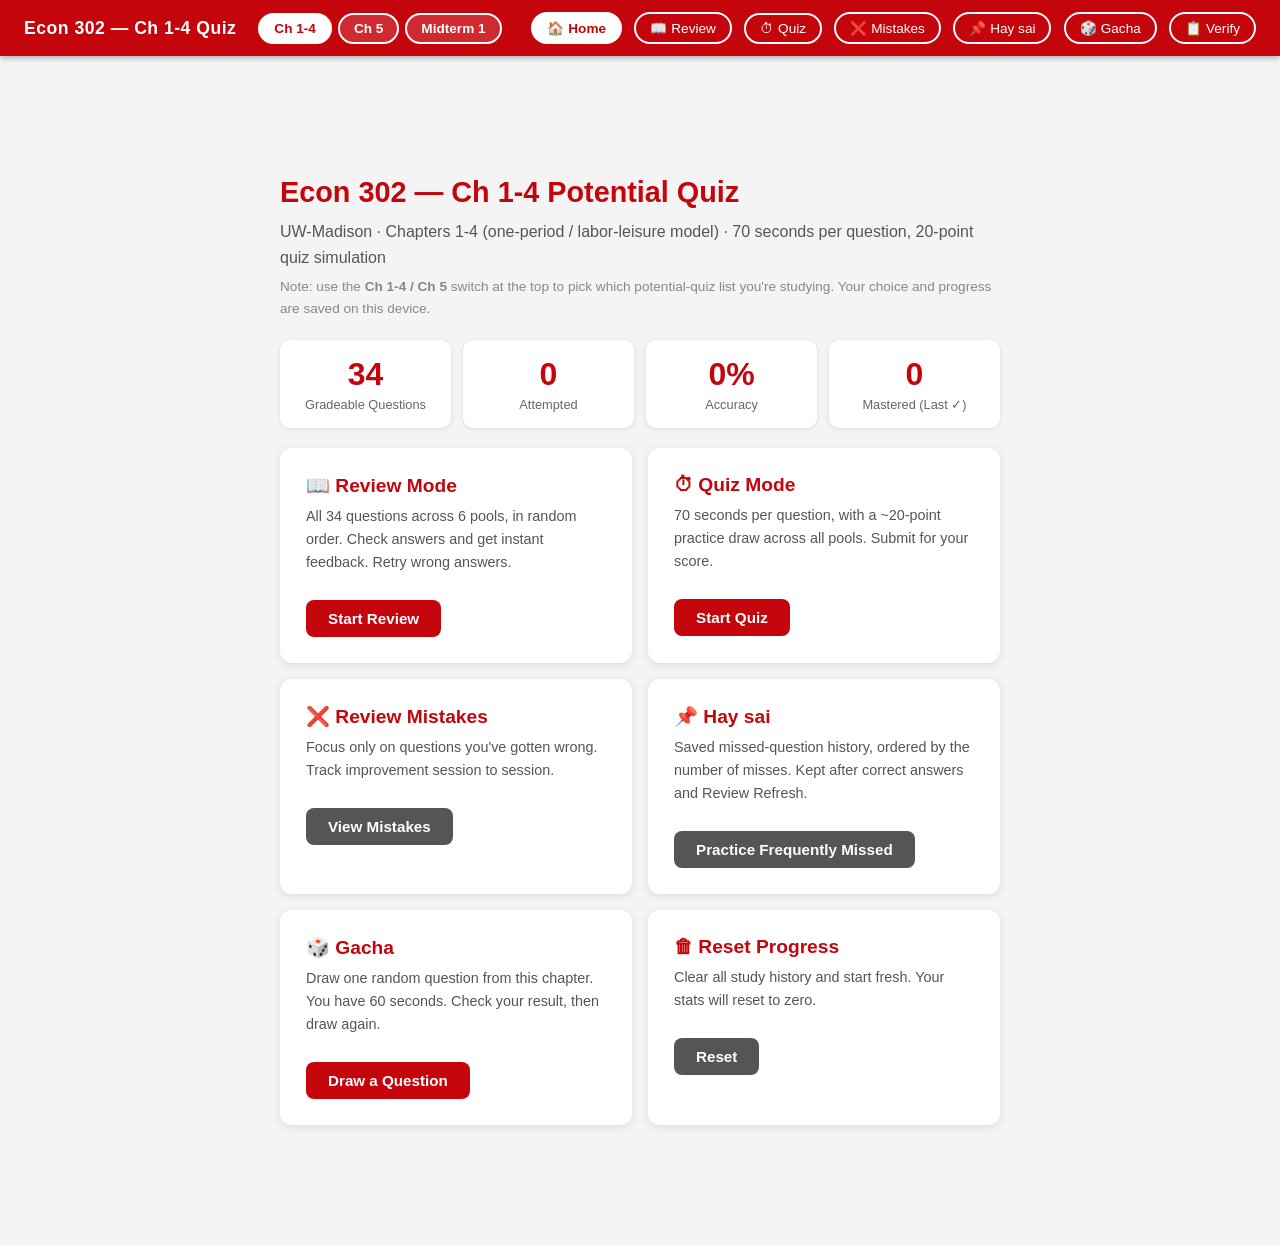
==== commit ca663887: "Add Midterm 1 study bank and extended AI practice" ====
--- a/index.html
+++ b/index.html
@@ -145,198 +145,198 @@
 {id:"p1_1",pool:"pool_1",tag:"Pool 1 -- MRS & Utility (Ch.4 Model)",pts:1,type:"inline",
  stem:"Using the Chapter 4 model from class with C on the vertical axis, the increase in female labor force participation rates in the 1960s-1990s could be represented by (ceteris paribus) ____ in the MRS out of consumption into leisure, and ____ in utility.",
  blanks:[{opts:OPTS4,ans:1},{opts:OPTS4,ans:3}],
- note:"<strong>Giải thích:</strong> Theo cách mô hình hóa trong key, tăng female labor force participation là preference shift toward Consumption/market work. Tại cùng bundle (C,l), MRS = MU_l/MU_C giảm, IC phẳng hơn.<br><br><strong>Chỗ dễ nhầm:</strong> Đây là thay đổi tastes, không phải wage shock. Không suy utility tăng chỉ vì làm nhiều hơn. Utility trước và sau dùng preference map khác nhau nên key chọn ambiguous.<br><br><strong>Mẹo nhớ:</strong> Thích C hơn: MRS tại cùng bundle giảm. Preferences đổi: utility ambiguous."},
+ note:"<strong>Câu này chọn:</strong><br>1. MRS: <strong>a decrease</strong> (giảm)<br>2. Utility: <strong>an ambiguous-change</strong> (chưa xác định tăng hay giảm)<br><br><strong>Vì sao:</strong> Trong câu này, phụ nữ tham gia thị trường lao động nhiều hơn được hiểu là thích consumption và đi làm hơn. Tại cùng C và l, household coi một giờ nghỉ ít quan trọng hơn, nên MRS giảm. Preferences đổi nên không kết luận utility tăng hay giảm.<br><br><strong>Giảm:</strong> MRS tại cùng C và l.<br><strong>Chưa xác định:</strong> utility.<br><br><strong>Nhớ:</strong> Preferences đổi: utility chọn ambiguous. Đây là taste change, không phải wage change."},
 
 {id:"p1_2",pool:"pool_1",tag:"Pool 1 -- MRS & Utility (Ch.4 Model)",pts:1,type:"inline",
  stem:"Using the Chapter 4 model from class, if there is a decrease in profits (pi), this will, in equilibrium, lead to (ceteris paribus) ____ in the MRS out of consumption into leisure, and ____ in utility.",
  blanks:[{opts:OPTS4,ans:2},{opts:OPTS4,ans:1}],
- note:"<strong>Giải thích:</strong> Budget constraint C = W(h − l) + π − T, với W = w(1 − t). π giảm làm budget line dịch vào nhưng không đổi slope −W. Tại interior optimum, MRS = W nên equilibrium MRS không đổi; opportunities giảm nên utility giảm.<br><br><strong>Chỗ dễ nhầm:</strong> Pure income effect làm l giảm và N tăng khi leisure là normal good, nhưng không làm equilibrium MRS tăng vì W giữ nguyên."},
+ note:"<strong>Câu này chọn:</strong><br>1. MRS: <strong>no change</strong> (không đổi)<br>2. Utility: <strong>a decrease</strong> (giảm)<br><br><strong>Vì sao:</strong> Profits π là tiền household nhận ngoài tiền đi làm. π giảm làm household nghèo hơn. Lương sau thuế vẫn như cũ, nên ở điểm tối ưu MRS = w(1−t) vẫn như cũ.<br><br><strong>Không đổi:</strong> lương sau thuế, equilibrium MRS.<br><strong>Giảm:</strong> utility.<br><br><strong>Nhớ:</strong> Đây là pure income effect: tiền có sẵn giảm, nhưng tiền kiếm từ thêm một giờ làm không đổi."},
 
 {id:"p1_3",pool:"pool_1",tag:"Pool 1 -- MRS & Utility (Ch.4 Model)",pts:1,type:"inline",
  stem:"Using the Chapter 4 model from class with C on the vertical axis, an increase in the average number of years spent in school would best be represented by (ceteris paribus) ____ in the MRS out of consumption into leisure, and ____ in utility.",
  blanks:[{opts:OPTS4,ans:0},{opts:OPTS4,ans:3}],
- note:"<strong>Giải thích:</strong> Key xem nhiều năm học hơn như chuyển preferences khỏi market work, toward nonmarket time (gộp vào l). Tại cùng bundle, MU_l/MU_C tăng và IC dốc hơn.<br><br><strong>Chỗ dễ nhầm:</strong> Trong câu này không tự thêm tác động education lên productivity hoặc wages. Preference map đổi nên welfare chọn ambiguous.<br><br><strong>Mẹo nhớ:</strong> Schooling trong mô hình này là nonmarket time, không đồng nghĩa mọi leisure đều là giải trí."},
+ note:"<strong>Câu này chọn:</strong><br>1. MRS: <strong>an increase</strong> (tăng)<br>2. Utility: <strong>an ambiguous-change</strong> (chưa xác định tăng hay giảm)<br><br><strong>Vì sao:</strong> Theo cách đề mô hình hóa, học nhiều năm hơn nghĩa là thích dành thêm thời gian ngoài công việc, được gộp vào leisure. Tại cùng C và l, một giờ leisure được coi trọng hơn, nên MRS tăng.<br><br><strong>Tăng:</strong> MRS tại cùng C và l.<br><strong>Chưa xác định:</strong> utility.<br><br><strong>Nhớ:</strong> Câu này hỏi preferences. Đừng tự thêm tác động của education lên năng suất hoặc wage."},
 
 {id:"p1_4",pool:"pool_1",tag:"Pool 1 -- MRS & Utility (Ch.4 Model)",pts:1,type:"inline",
  stem:"Using the Chapter 4 model from class, if there is a decrease in after-tax real wages, this will, in equilibrium, lead to (ceteris paribus) ____ in the MRS out of consumption into leisure, and ____ in utility.",
  blanks:[{opts:OPTS4,ans:1},{opts:OPTS4,ans:1}],
- note:"<strong>Giải thích:</strong> After-tax real wage W giảm khiến budget line phẳng hơn: slope = −W. Interior optimum có MRS = W, nên equilibrium MRS giảm. Cùng preferences và nonlabor income, opportunity set thu hẹp nên utility giảm.<br><br><strong>Chỗ dễ nhầm:</strong> MRS giảm không đủ để kết luận leisure tăng hay giảm. Total leisure response vẫn phụ thuộc Income effect và Substitution effect."},
+ note:"<strong>Câu này chọn:</strong><br>1. MRS: <strong>a decrease</strong> (giảm)<br>2. Utility: <strong>a decrease</strong> (giảm)<br><br><strong>Vì sao:</strong> Lương sau thuế giảm: làm một giờ mua được ít hàng hơn. Household có ít lựa chọn hơn nên utility giảm. Ở điểm tối ưu, MRS bằng lương sau thuế, nên MRS cũng giảm.<br><br><strong>Giảm:</strong> lương sau thuế, equilibrium MRS, utility.<br><strong>Chưa xác định:</strong> giờ nghỉ l và giờ làm N.<br><br><strong>Nhớ:</strong> Wage change có cả income effect và substitution effect. Hai hiệu ứng kéo giờ làm ngược nhau."},
 
 {id:"p1_5",pool:"pool_1",tag:"Pool 1 -- MRS & Utility (Ch.4 Model)",pts:1,type:"inline",
  stem:"Using the Chapter 4 model from class with C on the vertical axis, if younger workers value consumption more than older workers do, then aging of the labor force would best be represented by (ceteris paribus) ____ in the MRS out of consumption into leisure, and ____ in utility.",
  blanks:[{opts:OPTS4,ans:0},{opts:OPTS4,ans:3}],
- note:"<strong>Giải thích:</strong> Đề nói younger workers thích C hơn. Labor force già đi nghĩa là trọng số chuyển toward leisure: MRS tại cùng bundle tăng, IC dốc hơn. Key chọn utility ambiguous vì preferences/composition thay đổi.<br><br><strong>Chỗ dễ nhầm:</strong> Ceteris paribus: không tự thêm pension income hay productivity shock vào câu này."},
+ note:"<strong>Câu này chọn:</strong><br>1. MRS: <strong>an increase</strong> (tăng)<br>2. Utility: <strong>an ambiguous-change</strong> (chưa xác định tăng hay giảm)<br><br><strong>Vì sao:</strong> Đề nói người trẻ thích consumption hơn người già. Khi lực lượng lao động già đi, preferences chuyển về leisure. Tại cùng C và l, một giờ nghỉ được coi trọng hơn nên MRS tăng.<br><br><strong>Tăng:</strong> MRS tại cùng C và l.<br><strong>Chưa xác định:</strong> utility.<br><br><strong>Nhớ:</strong> Preferences đổi: utility chọn ambiguous. Câu này không cho thêm pension income hay productivity change."},
 
 {id:"p1_6",pool:"pool_1",tag:"Pool 1 -- MRS & Utility (Ch.4 Model)",pts:1,type:"inline",
  stem:"Using the Chapter 4 model from class, if there is a decrease in lump-sum taxes (T), this will, in equilibrium, lead to (ceteris paribus) ____ in the MRS out of consumption into leisure, and ____ in utility.",
  blanks:[{opts:OPTS4,ans:2},{opts:OPTS4,ans:0}],
- note:"<strong>Giải thích:</strong> T giảm làm net nonlabor income B = π − T tăng. Budget line dịch ra song song, slope −W không đổi. Tại interior optimum MRS = W không đổi; household có thêm opportunities nên utility tăng.<br><br><strong>Chỗ dễ nhầm:</strong> T là lump-sum tax amount. t là proportional tax rate. Chỉ t đổi mới trực tiếp đổi W.<br><br><strong>Mẹo nhớ:</strong> T đổi: dịch budget line. t đổi: đổi slope."},
+ note:"<strong>Câu này chọn:</strong><br>1. MRS: <strong>no change</strong> (không đổi)<br>2. Utility: <strong>an increase</strong> (tăng)<br><br><strong>Vì sao:</strong> Lump-sum tax T giảm: household được giữ thêm một khoản tiền. Tiền kiếm từ thêm một giờ làm vẫn như cũ, nên equilibrium MRS không đổi. Có thêm tiền thì lựa chọn tốt hơn, utility tăng.<br><br><strong>Tăng:</strong> utility.<br><strong>Không đổi:</strong> lương sau thuế, equilibrium MRS.<br><br><strong>Nhớ:</strong> T là một khoản thuế cố định. t là tỷ lệ thuế đánh vào tiền lương. T đổi tạo pure income effect."},
 
 // ====== POOL 2: Labor / consumption theory -- multiple choice (1 pt each) ======
 {id:"p2_1",pool:"pool_2",tag:"Pool 2 -- Labor & Consumption Theory (MC)",pts:1,type:"mcq",
  stem:"A good is normal for a consumer if",
  opts:["It is always consumed in a consistent quantity.","Its consumption rises when income rises.","Its consumption falls when income rises.","Some minimal level of the good must be consumed to assure the consumer's survival."],
  ans:1,
- note:"<strong>Giải thích:</strong> Normal good là good được demand nhiều hơn khi income tăng, giữ prices và preferences cố định.<br><br><strong>Chỗ dễ nhầm:</strong> Consumption giảm khi income tăng là inferior good. Normal không có nghĩa cần để sống hoặc luôn dùng lượng cố định."},
+ note:"<strong>Câu này chọn:</strong> Its consumption rises when income rises.<br><br><strong>Vì sao:</strong> Normal good nghĩa là khi income tăng, người ta muốn mua nhiều good đó hơn, giữ giá và preferences như cũ. Ví dụ có thêm tiền thì muốn thêm consumption hoặc leisure.<br><br><strong>Income tăng:</strong> demand của normal good tăng.<br><strong>Income giảm:</strong> demand của normal good giảm.<br><br><strong>Nhớ:</strong> Normal không có nghĩa là hàng thiết yếu."},
 
 {id:"p2_2",pool:"pool_2",tag:"Pool 2 -- Labor & Consumption Theory (MC)",pts:1,type:"mcq",
  stem:"We assume leisure is a normal good. This implies that",
  opts:["An increase in taxes increases utility.","We can use a representative household model.","Preferences over consumption are well defined.","An increase in the wage increases demand for leisure."],
  ans:3,
- note:"<strong>Giải thích:</strong> Official key chọn câu wage tăng làm leisure demand tăng. Cách đọc đúng ở đây là Income effect: giàu hơn thì muốn thêm leisure vì leisure là normal good.<br><br><strong>Chỗ dễ nhầm:</strong> Wage còn làm leisure đắt hơn, tạo Substitution effect giảm leisure. Vì vậy normal good KHÔNG bảo đảm total leisure tăng sau wage increase. Hai option về representative household và well-defined preferences là các assumptions khác."},
+ note:"<strong>Câu này chọn:</strong> An increase in the wage increases demand for leisure.<br><br><strong>Vì sao:</strong> Leisure là normal good: khi giàu hơn, household muốn nghỉ nhiều hơn. Wage tăng có một income effect làm household giàu hơn, nên riêng hiệu ứng này làm leisure tăng.<br><br><strong>Riêng income effect khi wage tăng:</strong> l tăng, N giảm.<br><strong>Riêng substitution effect:</strong> l giảm, N tăng.<br><strong>Gộp cả hai:</strong> chưa biết l tăng hay giảm.<br><br><strong>Nhớ:</strong> Đáp án của key đang nói về income effect.<details style=\"margin-top:12px\"><summary>Lưu ý về điều kiện hoặc đáp án của đề</summary><div style=\"margin-top:8px\">Câu chữ trong option chưa nói rõ điều này. Wage tăng còn làm một giờ nghỉ đắt hơn, nên normal leisure không bảo đảm total leisure tăng.</div></details>"},
 
 {id:"p2_3",pool:"pool_2",tag:"Pool 2 -- Labor & Consumption Theory (MC)",pts:1,type:"mcq",
  stem:"The fact that indifference curves are downward sloping",
  opts:["Is not true.","Follows from the fact that more is preferred to less.","Follows from the property that the consumer likes diversity in his or her consumption bundle.","Follows from the property that consumption and leisure are normal goods."],
  ans:1,
- note:"<strong>Giải thích:</strong> More is preferred to less nghĩa là C và l đều có positive marginal utility. Giữ utility không đổi, thêm l phải bớt C: dC/dl = −MU_l/MU_C < 0.<br><br><strong>Chỗ dễ nhầm:</strong> Downward slope nói về monotonicity. Diversity giải thích convexity; normal goods nói về phản ứng với income."},
+ note:"<strong>Câu này chọn:</strong> Follows from the fact that more is preferred to less.<br><br><strong>Vì sao:</strong> Trên một IC, utility giữ nguyên. Nếu có thêm leisure mà vẫn giữ nguyên consumption, utility sẽ tăng. Vì vậy muốn ở cùng IC thì thêm leisure phải bớt consumption.<br><br><strong>Đi sang phải trên cùng IC:</strong> l tăng, C giảm.<br><br><strong>Nhớ:</strong> More is preferred to less giải thích vì sao IC dốc xuống."},
 
 {id:"p2_4",pool:"pool_2",tag:"Pool 2 -- Labor & Consumption Theory (MC)",pts:1,type:"mcq",
  stem:"The fact that indifference curves are bowed in toward the origin",
  opts:["Is not true.","Follows from the fact that more is preferred to less.","Follows from the property that the consumer likes diversity in his or her consumption bundle.","Follows from the property that consumption and leisure are normal goods."],
  ans:2,
- note:"<strong>Giải thích:</strong> Preference for diversity/balanced bundles được biểu diễn bởi convex IC (bowed toward the origin). Household sẵn lòng đánh đổi ít C hơn để có thêm l khi đã có nhiều l.<br><br><strong>Chỗ dễ nhầm:</strong> More-is-better giải thích slope âm, không tự bảo đảm IC convex. Normal goods cũng không phải định nghĩa convexity."},
+ note:"<strong>Câu này chọn:</strong> Follows from the property that the consumer likes diversity in his or her consumption bundle.<br><br><strong>Vì sao:</strong> Household thích kết hợp cả consumption và leisure. Khi đã có nhiều leisure, thêm một giờ leisure không còn quý bằng lúc thiếu leisure. Vì vậy IC cong vào phía gốc tọa độ.<br><br><strong>Đi sang phải trên cùng IC:</strong> l tăng, MRS giảm.<br><br><strong>Nhớ:</strong> Thích sự kết hợp, hay diversity, giải thích IC convex."},
 
 {id:"p2_5",pool:"pool_2",tag:"Pool 2 -- Labor & Consumption Theory (MC)",pts:1,type:"mcq",
  stem:"The property of diminishing marginal rate of substitution follows from the property that the indifference curve is",
  opts:["Downward sloping.","Upward sloping.","Bowed in toward the origin.","Bowed out from the origin."],
  ans:2,
- note:"<strong>Giải thích:</strong> Với C trên trục dọc và l trên trục ngang, đi sang phải dọc một convex IC thì MRS = MU_l/MU_C giảm và signed slope −MRS bớt âm, tức IC phẳng dần.<br><br><strong>Chỗ dễ nhầm:</strong> Downward sloping một mình chưa đủ: một straight IC cũng dốc xuống nhưng MRS constant."},
+ note:"<strong>Câu này chọn:</strong> Bowed in toward the origin.<br><br><strong>Vì sao:</strong> IC cong vào phía gốc nghĩa là khi đã có nhiều leisure, household sẵn lòng bỏ ít consumption hơn để lấy thêm một giờ nghỉ. Đó là diminishing MRS.<br><br><strong>Trên cùng convex IC:</strong> l tăng thì MRS giảm.<br><br><strong>Nhớ:</strong> MRS là lượng C sẵn lòng bỏ để lấy thêm một đơn vị l."},
 
 {id:"p2_6",pool:"pool_2",tag:"Pool 2 -- Labor & Consumption Theory (MC)",pts:1,type:"mcq",
  stem:"As the quantity of labor increases, the marginal product of capital",
  opts:["Is constant.","Increases.","Decreases.","May either increase or decrease."],
  ans:1,
- note:"<strong>Giải thích:</strong> Trong production function của lớp, K và N bổ trợ nhau. Ví dụ Y = zK^αN^β thì MPK = αzK^(α−1)N^β, tăng khi N tăng và K,z giữ nguyên.<br><br><strong>Chỗ dễ nhầm:</strong> Không nhầm MPK với MPN. N tăng làm MPK tăng nhưng MPN giảm khi diminishing MPN áp dụng. Complementarity là assumption của function này, không suy chỉ từ CRS."},
+ note:"<strong>Câu này chọn:</strong> Increases.<br><br><strong>Vì sao:</strong> Giữ số máy móc như cũ nhưng có thêm người dùng máy. Trong production function của lớp, thêm lao động làm máy móc hữu ích hơn, nên marginal product of capital tăng.<br><br><strong>Tăng:</strong> N, MPK.<br><strong>Giữ nguyên:</strong> K, z.<br><br><strong>Nhớ:</strong> MPK hỏi thêm một đơn vị máy tạo thêm bao nhiêu hàng. MPN hỏi thêm một đơn vị lao động."},
 
 {id:"p2_7",pool:"pool_2",tag:"Pool 2 -- Labor & Consumption Theory (MC)",pts:1,type:"mcq",
  stem:"The assumption that the marginal product of labor decreases as the labor input increases implies that",
  opts:["Output decreases as the labor input increases.","The wage increases as the labor input increases.","The production function is concave.","The production function shifts upward."],
  ans:2,
- note:"<strong>Giải thích:</strong> MPN = ∂Y/∂N > 0 nhưng diminishing MPN nghĩa là ∂²Y/∂N² < 0. Y(N) tăng với slope nhỏ dần, nên production function concave.<br><br><strong>Chỗ dễ nhầm:</strong> Output vẫn tăng, không giảm. N đổi là movement along cùng function, không phải shift lên một function mới."},
+ note:"<strong>Câu này chọn:</strong> The production function is concave.<br><br><strong>Vì sao:</strong> Thuê thêm người vẫn làm output tăng, nhưng mỗi người thêm vào tạo được ít hàng hơn người trước. Đường production function vì vậy tăng chậm dần, gọi là concave.<br><br><strong>Tăng:</strong> N, Y.<br><strong>Giảm:</strong> MPN.<br><br><strong>Nhớ:</strong> MPN giảm không có nghĩa tổng sản lượng Y giảm."},
 
 {id:"p2_8",pool:"pool_2",tag:"Pool 2 -- Labor & Consumption Theory (MC)",pts:1,type:"mcq",
  stem:"An increase in total factor productivity could be the result of",
  opts:["Adverse weather.","The addition of new machinery.","New hires.","The introduction of new manufacturing methods."],
  ans:3,
- note:"<strong>Giải thích:</strong> New manufacturing methods có thể tạo thêm Y từ cùng K và N, nên làm TFP z tăng.<br><br><strong>Chỗ dễ nhầm:</strong> New machinery tăng measured K; new hires tăng N. Adverse weather thường giảm z. TFP còn có thể chứa omitted inputs và measurement error, nên không đồng nghĩa chỉ có công nghệ."},
+ note:"<strong>Câu này chọn:</strong> The introduction of new manufacturing methods.<br><br><strong>Vì sao:</strong> TFP là cách sản xuất hiệu quả đến đâu. Một phương pháp sản xuất mới giúp cùng số máy và số người tạo được nhiều hàng hơn. Đó là tăng TFP.<br><br><strong>Tăng:</strong> z, Y tại cùng K và N.<br><br><strong>Nhớ:</strong> Thêm máy là K tăng. Thêm người là N tăng. Làm hiệu quả hơn là z tăng."},
 
 {id:"p2_9",pool:"pool_2",tag:"Pool 2 -- Labor & Consumption Theory (MC)",pts:1,type:"mcq",
  stem:"If the firm hires more labor, everything else held constant, then",
  opts:["The marginal product of labor falls.","Output decreases.","There is an increase in the marginal product of labor.","Total factor productivity falls."],
  ans:0,
- note:"<strong>Giải thích:</strong> Giữ K,z cố định, thuê thêm N đưa firm xuống dọc diminishing-MPN curve: MPN giảm. Vì MPN vẫn dương, total output Y tăng.<br><br><strong>Chỗ dễ nhầm:</strong> Total output khác marginal product. N tăng không tự làm z đổi."},
+ note:"<strong>Câu này chọn:</strong> The marginal product of labor falls.<br><br><strong>Vì sao:</strong> Có thêm người nhưng số máy như cũ. Sản lượng vẫn tăng, nhưng phần hàng do người tiếp theo tạo ra ít hơn, nên MPN giảm.<br><br><strong>Tăng:</strong> N, Y.<br><strong>Giảm:</strong> MPN.<br><strong>Không đổi:</strong> K, z.<br><br><strong>Nhớ:</strong> Tổng hàng Y và phần hàng của người tiếp theo MPN là hai thứ khác nhau."},
 
 {id:"p2_10",pool:"pool_2",tag:"Pool 2 -- Labor & Consumption Theory (MC)",pts:1,type:"mcq",
  stem:"An increase in total factor productivity",
  opts:["Changes neither the slope nor the position of the production function.","Changes the slope but not the position of the production function.","Changes the position but not the slope of the production function.","Changes both the slope and the position of the production function."],
  ans:3,
- note:"<strong>Giải thích:</strong> Y = zF(K,N). Tại cùng N, z tăng làm Y tăng và MPN = zF_N tăng. Vì vậy production function đổi cả position và slope.<br><br><strong>Chỗ dễ nhầm:</strong> Đây là shift function do z đổi, khác movement along function do N đổi. Nếu F(K,0)=0 thì điểm origin vẫn giữ nguyên."},
+ note:"<strong>Câu này chọn:</strong> Changes both the slope and the position of the production function.<br><br><strong>Vì sao:</strong> TFP tăng làm cùng số người sản xuất được nhiều hàng hơn. Người tiếp theo cũng tạo được nhiều hàng hơn. Vì vậy production function vừa cao hơn vừa dốc hơn.<br><br><strong>Tăng tại cùng N:</strong> Y, MPN.<br><strong>Thay đổi:</strong> cả vị trí và độ dốc của production function.<br><br><strong>Nhớ:</strong> N đổi là di chuyển trên đường cũ. z đổi là đổi đường production function."},
 
 {id:"p2_11",pool:"pool_2",tag:"Pool 2 -- Labor & Consumption Theory (MC)",pts:1,type:"mcq",
  stem:"The profit-maximizing quantity of labor equates the marginal product of labor with",
  opts:["Total factor productivity.","The marginal product of capital.","The real wage.","The average product of labor."],
  ans:2,
- note:"<strong>Giải thích:</strong> Firm chọn N để maximize π = zF(K,N) − wN. FOC cho interior optimum là MPN − w = 0, tức MPN = real wage w.<br><br><strong>Chỗ dễ nhầm:</strong> MPK là derivative theo capital, Y/N là average product, z là productivity parameter. Không cái nào thay MPN trong hiring FOC này."},
+ note:"<strong>Câu này chọn:</strong> The real wage.<br><br><strong>Vì sao:</strong> Thuê thêm một đơn vị lao động đem lại MPN hàng, nhưng phải trả wage w. Nếu MPN lớn hơn w thì thuê thêm có lợi. Nếu MPN nhỏ hơn w thì đang thuê quá nhiều.<br><br><strong>Điểm tối ưu:</strong> MPN = w.<br><strong>MPN &gt; w:</strong> thuê thêm N.<br><strong>MPN &lt; w:</strong> bớt N.<br><br><strong>Nhớ:</strong> Wage bằng marginal product, không phải average product Y/N."},
 
 {id:"p2_12",pool:"pool_2",tag:"Pool 2 -- Labor & Consumption Theory (MC)",pts:1,type:"mcq",
  stem:"In the one-period model, the assumption that everyone would behave the same way under the same circumstance is reflected in",
  opts:["All of these things.","Real wage equaling MPN.","The use of a representative consumer.","The use of a general equilibrium framework."],
  ans:2,
- note:"<strong>Giải thích:</strong> Representative consumer là một household đại diện. Assumption mọi người chọn giống nhau khi gặp cùng circumstances cho phép dùng household này để mô tả aggregate choices.<br><br><strong>Chỗ dễ nhầm:</strong> MPN = w đến từ firm profit maximization. General equilibrium ghép các markets. Hai khái niệm đó không phải định nghĩa representative consumer."},
+ note:"<strong>Câu này chọn:</strong> The use of a representative consumer.<br><br><strong>Vì sao:</strong> Representative consumer là household đại diện. Mô hình giả sử mọi người gặp cùng hoàn cảnh sẽ chọn giống nhau, nên dùng một household để mô tả lựa chọn của cả nền kinh tế.<br><br><strong>Nhớ:</strong> Một người đại diện giúp mô hình đơn giản hơn."},
 
 {id:"p2_13",pool:"pool_2",tag:"Pool 2 -- Labor & Consumption Theory (MC)",pts:1,type:"mcq",
  stem:"A constant returns to scale production function means",
  opts:["F(xK, N) = F(K, xN)","F(xK, xN) = xF(K, N)","F(xK, xN) = F(K, N)","All of these"],
  ans:1,
- note:"<strong>Giải thích:</strong> Constant returns to scale: nhân TẤT CẢ inputs với x thì output nhân x, F(xK,xN) = xF(K,N). Cobb-Douglas có CRS khi α + β = 1.<br><br><strong>Chỗ dễ nhầm:</strong> Tăng riêng N có thể có diminishing MPN dù function có CRS. Không nhầm returns to scale với returns to one input."},
+ note:"<strong>Câu này chọn:</strong> F(xK, xN) = xF(K, N)<br><br><strong>Vì sao:</strong> Constant returns to scale nghĩa là tăng tất cả inputs cùng một tỷ lệ thì output tăng đúng tỷ lệ đó. Gấp đôi cả máy K và lao động N thì sản lượng gấp đôi.<br><br><strong>Công thức:</strong> F(xK,xN) = xF(K,N).<br><br><strong>Nhớ:</strong> Phải tăng cả K và N. Chỉ tăng riêng N không phải câu hỏi returns to scale."},
 
 {id:"p2_14",pool:"pool_2",tag:"Pool 2 -- Labor & Consumption Theory (MC)",pts:1,type:"mcq",
  stem:"Assume government cuts payroll taxes (proportional income taxes) and it leads to an increase in tax revenue collections. We would know from this that",
  opts:["Substitution effects dominate income effects.","Income effects dominate substitution effects.","Markets are efficient.","None of these things can be known with certainty from the information supplied."],
  ans:0,
- note:"<strong>Giải thích:</strong> Trong exercise của lớp, R = twN. t giảm nhưng R tăng nghĩa là tax base phải tăng đủ mạnh. Tax cut làm W tăng: Substitution effect tăng N, Income effect giảm N. Để N tăng theo cơ chế này, Substitution effect phải dominate.<br><br><strong>Chỗ dễ nhầm:</strong> Kết luận dựa vào model và ceteris paribus của câu. Không thể từ một quan sát thực tế nhiều biến thay đổi suy chắc chắn về effects. Revenue tăng không chứng minh market efficient; và SE dominate một mình chưa đủ bảo đảm revenue tăng."},
+ note:"<strong>Câu này chọn:</strong> Substitution effects dominate income effects.<br><br><strong>Vì sao:</strong> Tax rate t giảm mà tax revenue tăng thì lượng thu nhập bị đánh thuế phải tăng đủ mạnh. Trong câu này wage giữ nguyên, nên người ta phải làm nhiều hơn. Tax cut làm lương sau thuế tăng: SE muốn làm thêm, IE muốn nghỉ thêm. N tăng nghĩa là SE thắng.<br><br><strong>Giảm:</strong> t.<br><strong>Tăng:</strong> w(1−t), N, revenue theo dữ kiện đề.<br><strong>So sánh:</strong> SE &gt; IE về tác động lên giờ làm.<br><br><strong>Nhớ:</strong> Revenue = t × w × N. Tax rate và số giờ làm có thể đi ngược chiều.<details style=\"margin-top:12px\"><summary>Lưu ý về điều kiện hoặc đáp án của đề</summary><div style=\"margin-top:8px\">Kết luận này dùng wage và các yếu tố khác giữ nguyên theo mô hình của câu. Ngoài đời nhiều yếu tố cùng đổi thì không suy riêng IE/SE từ revenue.</div></details>"},
 
 {id:"p2_15",pool:"pool_2",tag:"Pool 2 -- Labor & Consumption Theory (MC)",pts:1,type:"mcq",removed:true,
  stem:"If a forecaster uses a log-linear utility function to make a long run (twenty years from now) labor market forecast, the forecaster is likely going to",
  opts:["Over-estimate the change in labor supply in response to a rising real wage.","Under-estimate the change in labor supply in response to a rising real wage.","Over-estimate the change in labor demand in response to a rising real wage.","Under-estimate the change in labor demand in response to a rising real wage."],
  ans:0,
- note:"<strong>Giải thích:</strong> Câu này đã được instructor loại khỏi danh sách, được giữ để tham khảo và không chấm điểm.<br><br><strong>Chỗ dễ nhầm:</strong> Không học explanation cũ cho câu đã removed. Trong budget C = W(h−l), full-log utility cho N = ah/(a+b), nên wage change không đổi N. Forecast bias cần biết data và time horizon; không suy từ chữ log-linear một mình."},
+ note:"<strong>Câu đã được loại khỏi phần chấm điểm.</strong><br><br><strong>Vì sao:</strong> Cô đã loại câu này khỏi phần chấm điểm. Không cần dùng câu này để học quy tắc.<br><br><strong>Nhớ:</strong> Câu được giữ để tham khảo, không xuất hiện trong lượt luyện chấm điểm."},
 
 {id:"p2_16",pool:"pool_2",tag:"Pool 2 -- Labor & Consumption Theory (MC)",pts:1,type:"mcq",
  stem:"If wages remain constant over time, but we observe people working less, what can we say about the MRS(l,c)?",
  opts:["The MRS must have increased.","The MRS must have decreased.","The MRS must have remained the same.","We cannot be sure what happened to the MRS."],
  ans:0,
- note:"<strong>Giải thích:</strong> Official key chọn MRS increased, hiểu là preference shift toward leisure làm MRS tại C,l ban đầu tăng, IC dốc hơn và household chuyển sang nhiều l hơn.<br><br><strong>Chỗ dễ nhầm:</strong> Phải tách MRS tại cùng bundle khỏi equilibrium MRS. Nếu W không đổi và optimum vẫn interior, MRS ở tangency mới VẪN bằng W, nên không tăng. Từ observed hours giảm một mình cũng chưa xác định nguyên nhân; key đang ngầm dùng preference interpretation."},
+ note:"<strong>Câu này chọn:</strong> The MRS must have increased.<br><br><strong>Vì sao:</strong> Key hiểu việc làm ít hơn là preferences chuyển về leisure. Tại cùng C và l, household coi giờ nghỉ quý hơn, nên MRS tăng.<br><br><strong>Nhớ:</strong> Câu này nói MRS do tastes thay đổi tại cùng C và l.<details style=\"margin-top:12px\"><summary>Lưu ý về điều kiện hoặc đáp án của đề</summary><div style=\"margin-top:8px\">Đề thiếu điều kiện: ở điểm tối ưu mới, MRS vẫn bằng w nếu wage giữ nguyên và không có tax wedge. Chỉ thấy hours giảm chưa đủ biết nguyên nhân. Không học quy tắc “làm ít hơn thì equilibrium MRS luôn tăng”.</div></details>"},
 
 // ====== POOL 3: Math -- Cobb-Douglas growth accounting (1 pt) ======
 {id:"p3_1",pool:"pool_3",tag:"Pool 3 -- Math: Cobb-Douglas Growth Accounting",pts:1,type:"fill",
  stem:"Assume the following Cobb-Douglas aggregate production function: GDP = z&middot;K<sup>[0.7]</sup>&middot;N<sup>[0.3]</sup>, where K is the aggregate capital stock and N is aggregate employment.<br><br><em>Ceteris paribus</em>, if employment (N) rises by <strong>[2]</strong> percent, what is the growth rate of GDP?<br><br>Enter your answer rounded to two decimal points, in the format: 10% (0.10) is entered as <code>10</code>, and 10.10% (.1010) is entered as <code>10.10</code>.<br><span style=\"color:#a00;font-weight:600\">Note: the bracketed numbers [0.7], [0.3] and [2] change every time this is drawn on a quiz/exam -- use the general method in the answer note below, don't just memorize 0.60.</span>",
  answer:"0.60",
- note:"<strong>Giải thích:</strong> Growth accounting dùng g_Y ≈ g_z + αg_K + βg_N. Chỉ N tăng 2%, β = 0.3: g_Y ≈ 0.3 × 2% = 0.60%. Nhập 0.60, không nhập 0.006.<br><br><strong>Chỗ dễ nhầm:</strong> Đây là small-change approximation theo lớp. Exact finite change là 100[(1.02)^0.3 − 1] ≈ 0.59585%, cũng round thành 0.60. Nếu numbers lớn hơn, approximation và exact có thể khác. Nếu z đổi thì phải cộng g_z.<br><br><strong>Mẹo nhớ:</strong> Exponent của input nào nhân growth rate của input đó."},
+ note:"<strong>Câu này chọn:</strong> 0.60<br><br><strong>Vì sao:</strong> Số mũ của N là 0.3. Theo cách growth accounting trong lớp, lấy số mũ này nhân phần trăm tăng của N: 0.3 × 2 = 0.60.<br><br><strong>N tăng 2%:</strong> GDP tăng khoảng 0.60%.<br><strong>Cách nhập:</strong> 0.60.<br><br><strong>Nhớ:</strong> Lấy số mũ của input nào nhân tốc độ tăng của input đó. Không nhập 0.006.<details style=\"margin-top:12px\"><summary>Lưu ý về điều kiện hoặc đáp án của đề</summary><div style=\"margin-top:8px\">Đây là công thức gần đúng cho thay đổi nhỏ. Công thức đầy đủ: gY ≈ gz + αgK + βgN. Trong câu này K và z không đổi.</div></details>"},
 
 // ====== POOL 4: Wage / tax shocks -- full household model (3 pts each) ======
 {id:"p4_1",pool:"pool_4",tag:"Pool 4 -- Wage & Tax Shocks (Full Household Model)",pts:3,type:"inline",
  stem:"Using the language and theory from class, assume that <strong>real wages decrease</strong> for the representative household. The model predicts ____ in labor supply from the substitution effect and ____ in labor supply from the income effect. The model predicts ____ in Consumption from the substitution effect and ____ in Consumption from the income effect. Overall, the model predicts ____ in labor supply, ____ in Consumption, and ____ in utility.",
  blanks:[{opts:OPTS4,ans:1},{opts:OPTS4,ans:0},{opts:OPTS4,ans:1},{opts:OPTS4,ans:1},{opts:OPTS4,ans:3},{opts:OPTS4,ans:1},{opts:OPTS4,ans:1}],
- note:"<strong>Giải thích:</strong> W = w(1−t) giảm. Substitution effect: leisure rẻ hơn, nên l↑, N↓ và C↓. Income effect: household nghèo hơn, với C,l normal thì C↓ và l↓, tức N↑. Total: N ambiguous, C↓, utility↓.<br><br><strong>Chỗ dễ nhầm:</strong> Đáp án bảy blanks theo thứ tự: N từ SE, N từ IE, C từ SE, C từ IE, total N, total C, utility. Đây là partial-equilibrium household exercise, giữ nonlabor income và preferences cố định. Không kết luận total N khi đề chưa nói effect nào mạnh hơn.<br><br><strong>Mẹo nhớ:</strong> W↑: SE làm thêm, IE nghỉ thêm. W↓: đảo chiều."},
+ note:"<strong>Câu này chọn:</strong><br>1. N do SE: <strong>a decrease</strong> (giảm)<br>2. N do IE: <strong>an increase</strong> (tăng)<br>3. C do SE: <strong>a decrease</strong> (giảm)<br>4. C do IE: <strong>a decrease</strong> (giảm)<br>5. Tổng N: <strong>an ambiguous-change</strong> (chưa xác định tăng hay giảm)<br>6. Tổng C: <strong>a decrease</strong> (giảm)<br>7. Utility: <strong>a decrease</strong> (giảm)<br><br><strong>Vì sao:</strong> Wage w giảm làm lương sau thuế w(1−t) giảm. <strong>SE:</strong> làm một giờ được ít tiền hơn, nên muốn nghỉ thêm. <strong>IE:</strong> thấy mình nghèo hơn, nên bớt nghỉ để làm thêm. Hai hiệu ứng kéo N ngược nhau.<br><br><strong>SE:</strong> N giảm, l tăng, C giảm.<br><strong>IE:</strong> N tăng, l giảm, C giảm.<br><strong>Tổng:</strong> N và l ambiguous; C giảm; utility giảm.<br><br><strong>Nhớ:</strong> Wage hoặc t đổi: có cả IE và SE. Không biết hiệu ứng nào mạnh hơn thì tổng giờ làm chọn ambiguous."},
 
 {id:"p4_2",pool:"pool_4",tag:"Pool 4 -- Wage & Tax Shocks (Full Household Model)",pts:3,type:"inline",
  stem:"Using the language and theory from class, assume that proportional income tax rates \"t\" <strong>increase</strong> for the representative household. The model predicts ____ in labor supply from the substitution effect and ____ in labor supply from the income effect. The model predicts ____ in Consumption from the substitution effect and ____ in Consumption from the income effect. Overall, the model predicts ____ in labor supply, ____ in Consumption, and ____ in utility.",
  blanks:[{opts:OPTS4,ans:1},{opts:OPTS4,ans:0},{opts:OPTS4,ans:1},{opts:OPTS4,ans:1},{opts:OPTS4,ans:3},{opts:OPTS4,ans:1},{opts:OPTS4,ans:1}],
- note:"<strong>Giải thích:</strong> W = w(1−t) giảm. Substitution effect: leisure rẻ hơn, nên l↑, N↓ và C↓. Income effect: household nghèo hơn, với C,l normal thì C↓ và l↓, tức N↑. Total: N ambiguous, C↓, utility↓.<br><br><strong>Chỗ dễ nhầm:</strong> Đáp án bảy blanks theo thứ tự: N từ SE, N từ IE, C từ SE, C từ IE, total N, total C, utility. Đây là partial-equilibrium household exercise, giữ nonlabor income và preferences cố định. Không kết luận total N khi đề chưa nói effect nào mạnh hơn.<br><br><strong>Mẹo nhớ:</strong> W↑: SE làm thêm, IE nghỉ thêm. W↓: đảo chiều."},
+ note:"<strong>Câu này chọn:</strong><br>1. N do SE: <strong>a decrease</strong> (giảm)<br>2. N do IE: <strong>an increase</strong> (tăng)<br>3. C do SE: <strong>a decrease</strong> (giảm)<br>4. C do IE: <strong>a decrease</strong> (giảm)<br>5. Tổng N: <strong>an ambiguous-change</strong> (chưa xác định tăng hay giảm)<br>6. Tổng C: <strong>a decrease</strong> (giảm)<br>7. Utility: <strong>a decrease</strong> (giảm)<br><br><strong>Vì sao:</strong> Thuế suất t tăng làm lương sau thuế w(1−t) giảm. <strong>SE:</strong> làm một giờ được ít tiền hơn, nên muốn nghỉ thêm. <strong>IE:</strong> thấy mình nghèo hơn, nên bớt nghỉ để làm thêm. Hai hiệu ứng kéo N ngược nhau.<br><br><strong>SE:</strong> N giảm, l tăng, C giảm.<br><strong>IE:</strong> N tăng, l giảm, C giảm.<br><strong>Tổng:</strong> N và l ambiguous; C giảm; utility giảm.<br><br><strong>Nhớ:</strong> Wage hoặc t đổi: có cả IE và SE. Không biết hiệu ứng nào mạnh hơn thì tổng giờ làm chọn ambiguous."},
 
 {id:"p4_3",pool:"pool_4",tag:"Pool 4 -- Wage & Tax Shocks (Full Household Model)",pts:3,type:"inline",
  stem:"Using the language and theory from class, assume that proportional income tax rates \"t\" <strong>decrease</strong> for the representative household. The model predicts ____ in labor supply from the substitution effect and ____ in labor supply from the income effect. The model predicts ____ in Consumption from the substitution effect and ____ in Consumption from the income effect. Overall, the model predicts ____ in labor supply, ____ in Consumption, and ____ in utility.",
  blanks:[{opts:OPTS4,ans:0},{opts:OPTS4,ans:1},{opts:OPTS4,ans:0},{opts:OPTS4,ans:0},{opts:OPTS4,ans:3},{opts:OPTS4,ans:0},{opts:OPTS4,ans:0}],
- note:"<strong>Giải thích:</strong> W = w(1−t) tăng. Substitution effect: nghỉ một giờ mất nhiều C hơn, nên l↓, N↑ và C↑. Income effect: household giàu hơn, với C,l normal thì C↑ và l↑, tức N↓. Total: N ambiguous, C↑, utility↑.<br><br><strong>Chỗ dễ nhầm:</strong> Đáp án bảy blanks theo thứ tự: N từ SE, N từ IE, C từ SE, C từ IE, total N, total C, utility. Đây là partial-equilibrium household exercise, giữ nonlabor income và preferences cố định. Không kết luận total N khi đề chưa nói effect nào mạnh hơn.<br><br><strong>Mẹo nhớ:</strong> W↑: SE làm thêm, IE nghỉ thêm. W↓: đảo chiều."},
+ note:"<strong>Câu này chọn:</strong><br>1. N do SE: <strong>an increase</strong> (tăng)<br>2. N do IE: <strong>a decrease</strong> (giảm)<br>3. C do SE: <strong>an increase</strong> (tăng)<br>4. C do IE: <strong>an increase</strong> (tăng)<br>5. Tổng N: <strong>an ambiguous-change</strong> (chưa xác định tăng hay giảm)<br>6. Tổng C: <strong>an increase</strong> (tăng)<br>7. Utility: <strong>an increase</strong> (tăng)<br><br><strong>Vì sao:</strong> Thuế suất t giảm làm lương sau thuế w(1−t) tăng. <strong>SE:</strong> nghỉ một giờ mất nhiều tiền hơn, nên muốn làm thêm. <strong>IE:</strong> kiếm tiền dễ hơn, thấy mình giàu hơn, nên muốn nghỉ thêm. Hai hiệu ứng kéo N ngược nhau.<br><br><strong>SE:</strong> N tăng, l giảm, C tăng.<br><strong>IE:</strong> N giảm, l tăng, C tăng.<br><strong>Tổng:</strong> N và l ambiguous; C tăng; utility tăng.<br><br><strong>Nhớ:</strong> Wage hoặc t đổi: có cả IE và SE. Không biết hiệu ứng nào mạnh hơn thì tổng giờ làm chọn ambiguous."},
 
 {id:"p4_4",pool:"pool_4",tag:"Pool 4 -- Wage & Tax Shocks (Full Household Model)",pts:3,type:"inline",
  stem:"Using the language and theory from class, assume that <strong>real wages increase</strong> for the representative household. The model predicts ____ in labor supply from the substitution effect and ____ in labor supply from the income effect. The model predicts ____ in Consumption from the substitution effect and ____ in Consumption from the income effect. Overall, the model predicts ____ in labor supply, ____ in Consumption, and ____ in utility.",
  blanks:[{opts:OPTS4,ans:0},{opts:OPTS4,ans:1},{opts:OPTS4,ans:0},{opts:OPTS4,ans:0},{opts:OPTS4,ans:3},{opts:OPTS4,ans:0},{opts:OPTS4,ans:0}],
- note:"<strong>Giải thích:</strong> W = w(1−t) tăng. Substitution effect: nghỉ một giờ mất nhiều C hơn, nên l↓, N↑ và C↑. Income effect: household giàu hơn, với C,l normal thì C↑ và l↑, tức N↓. Total: N ambiguous, C↑, utility↑.<br><br><strong>Chỗ dễ nhầm:</strong> Đáp án bảy blanks theo thứ tự: N từ SE, N từ IE, C từ SE, C từ IE, total N, total C, utility. Đây là partial-equilibrium household exercise, giữ nonlabor income và preferences cố định. Không kết luận total N khi đề chưa nói effect nào mạnh hơn.<br><br><strong>Mẹo nhớ:</strong> W↑: SE làm thêm, IE nghỉ thêm. W↓: đảo chiều."},
+ note:"<strong>Câu này chọn:</strong><br>1. N do SE: <strong>an increase</strong> (tăng)<br>2. N do IE: <strong>a decrease</strong> (giảm)<br>3. C do SE: <strong>an increase</strong> (tăng)<br>4. C do IE: <strong>an increase</strong> (tăng)<br>5. Tổng N: <strong>an ambiguous-change</strong> (chưa xác định tăng hay giảm)<br>6. Tổng C: <strong>an increase</strong> (tăng)<br>7. Utility: <strong>an increase</strong> (tăng)<br><br><strong>Vì sao:</strong> Wage w tăng làm lương sau thuế w(1−t) tăng. <strong>SE:</strong> nghỉ một giờ mất nhiều tiền hơn, nên muốn làm thêm. <strong>IE:</strong> kiếm tiền dễ hơn, thấy mình giàu hơn, nên muốn nghỉ thêm. Hai hiệu ứng kéo N ngược nhau.<br><br><strong>SE:</strong> N tăng, l giảm, C tăng.<br><strong>IE:</strong> N giảm, l tăng, C tăng.<br><strong>Tổng:</strong> N và l ambiguous; C tăng; utility tăng.<br><br><strong>Nhớ:</strong> Wage hoặc t đổi: có cả IE và SE. Không biết hiệu ứng nào mạnh hơn thì tổng giờ làm chọn ambiguous."},
 
 // ====== POOL 5: Profit / lump-sum tax shocks -- full household model (3 pts each) ======
 {id:"p5_1",pool:"pool_5",tag:"Pool 5 -- Profit & Lump-Sum Tax Shocks (Full Household Model)",pts:3,type:"inline",
  stem:"Using the language and theory from class, assume that profits (pi) <strong>decrease</strong> for the representative household. The model predicts ____ in labor supply from the substitution effect and ____ in labor supply from the income effect. The model predicts ____ in Consumption from the substitution effect and ____ in Consumption from the income effect. Overall, the model predicts ____ in labor supply, ____ in Consumption, and ____ in utility.",
  blanks:[{opts:OPTS4,ans:2},{opts:OPTS4,ans:0},{opts:OPTS4,ans:2},{opts:OPTS4,ans:1},{opts:OPTS4,ans:0},{opts:OPTS4,ans:1},{opts:OPTS4,ans:1}],
- note:"<strong>Giải thích:</strong> Budget C = W(h−l) + B, B = π−T. Shock này làm B giảm, còn W giữ nguyên. Budget line dịch song song, không đổi relative price nên SE trên cả N và C đều no change. Với C,l normal, pure Income effect cho C↓, l↓, N↑ và utility↓.<br><br><strong>Chỗ dễ nhầm:</strong> Không nhầm tax amount T với tax rate t. Không đưa firm wage response vào câu household ceteris paribus này.<br><br><strong>Mẹo nhớ:</strong> B đổi, W không đổi: pure Income effect."},
+ note:"<strong>Câu này chọn:</strong><br>1. N do SE: <strong>no change</strong> (không đổi)<br>2. N do IE: <strong>an increase</strong> (tăng)<br>3. C do SE: <strong>no change</strong> (không đổi)<br>4. C do IE: <strong>a decrease</strong> (giảm)<br>5. Tổng N: <strong>an increase</strong> (tăng)<br>6. Tổng C: <strong>a decrease</strong> (giảm)<br>7. Utility: <strong>a decrease</strong> (giảm)<br><br><strong>Vì sao:</strong> Profits π giảm làm household còn ít tiền hơn. Nghèo hơn thì bớt consumption và bớt nghỉ để đi làm thêm. Tiền nhận từ thêm một giờ làm không đổi, nên không có SE.<br><br><strong>SE:</strong> N và C đều không đổi.<br><strong>IE và tổng kết quả:</strong> C giảm, l giảm, N tăng, utility giảm.<br><br><strong>Nhớ:</strong> Đây là pure income effect. l là giờ nghỉ. N = h − l là giờ làm. Nghỉ nhiều hơn thì làm ít hơn; nghỉ ít hơn thì làm nhiều hơn.<details style=\"margin-top:12px\"><summary>Lưu ý về điều kiện hoặc đáp án của đề</summary><div style=\"margin-top:8px\">Dùng assumptions của pool: C và leisure là normal goods, wage và preferences giữ nguyên. T là khoản thuế cố định; t là tỷ lệ thuế trên wage.</div></details>"},
 
 {id:"p5_2",pool:"pool_5",tag:"Pool 5 -- Profit & Lump-Sum Tax Shocks (Full Household Model)",pts:3,type:"inline",
  stem:"Using the language and theory from class, assume that lump-sum taxes <strong>increase</strong> for the representative household. The model predicts ____ in labor supply from the substitution effect and ____ in labor supply from the income effect. The model predicts ____ in Consumption from the substitution effect and ____ in Consumption from the income effect. Overall, the model predicts ____ in labor supply, ____ in Consumption, and ____ in utility.",
  blanks:[{opts:OPTS4,ans:2},{opts:OPTS4,ans:0},{opts:OPTS4,ans:2},{opts:OPTS4,ans:1},{opts:OPTS4,ans:0},{opts:OPTS4,ans:1},{opts:OPTS4,ans:1}],
- note:"<strong>Giải thích:</strong> Budget C = W(h−l) + B, B = π−T. Shock này làm B giảm, còn W giữ nguyên. Budget line dịch song song, không đổi relative price nên SE trên cả N và C đều no change. Với C,l normal, pure Income effect cho C↓, l↓, N↑ và utility↓.<br><br><strong>Chỗ dễ nhầm:</strong> Không nhầm tax amount T với tax rate t. Không đưa firm wage response vào câu household ceteris paribus này.<br><br><strong>Mẹo nhớ:</strong> B đổi, W không đổi: pure Income effect."},
+ note:"<strong>Câu này chọn:</strong><br>1. N do SE: <strong>no change</strong> (không đổi)<br>2. N do IE: <strong>an increase</strong> (tăng)<br>3. C do SE: <strong>no change</strong> (không đổi)<br>4. C do IE: <strong>a decrease</strong> (giảm)<br>5. Tổng N: <strong>an increase</strong> (tăng)<br>6. Tổng C: <strong>a decrease</strong> (giảm)<br>7. Utility: <strong>a decrease</strong> (giảm)<br><br><strong>Vì sao:</strong> Lump-sum tax T tăng làm household còn ít tiền hơn. Nghèo hơn thì bớt consumption và bớt nghỉ để đi làm thêm. Tiền nhận từ thêm một giờ làm không đổi, nên không có SE.<br><br><strong>SE:</strong> N và C đều không đổi.<br><strong>IE và tổng kết quả:</strong> C giảm, l giảm, N tăng, utility giảm.<br><br><strong>Nhớ:</strong> Đây là pure income effect. l là giờ nghỉ. N = h − l là giờ làm. Nghỉ nhiều hơn thì làm ít hơn; nghỉ ít hơn thì làm nhiều hơn.<details style=\"margin-top:12px\"><summary>Lưu ý về điều kiện hoặc đáp án của đề</summary><div style=\"margin-top:8px\">Dùng assumptions của pool: C và leisure là normal goods, wage và preferences giữ nguyên. T là khoản thuế cố định; t là tỷ lệ thuế trên wage.</div></details>"},
 
 {id:"p5_3",pool:"pool_5",tag:"Pool 5 -- Profit & Lump-Sum Tax Shocks (Full Household Model)",pts:3,type:"inline",
  stem:"Using the language and theory from class, assume that lump-sum taxes <strong>decrease</strong> for the representative household. The model predicts ____ in labor supply from the substitution effect and ____ in labor supply from the income effect. The model predicts ____ in Consumption from the substitution effect and ____ in Consumption from the income effect. Overall, the model predicts ____ in labor supply, ____ in Consumption, and ____ in utility.",
  blanks:[{opts:OPTS4,ans:2},{opts:OPTS4,ans:1},{opts:OPTS4,ans:2},{opts:OPTS4,ans:0},{opts:OPTS4,ans:1},{opts:OPTS4,ans:0},{opts:OPTS4,ans:0}],
- note:"<strong>Giải thích:</strong> Budget C = W(h−l) + B, B = π−T. Shock này làm B tăng, còn W giữ nguyên. Budget line dịch song song, không đổi relative price nên SE trên cả N và C đều no change. Với C,l normal, pure Income effect cho C↑, l↑, N↓ và utility↑.<br><br><strong>Chỗ dễ nhầm:</strong> Không nhầm tax amount T với tax rate t. Không đưa firm wage response vào câu household ceteris paribus này.<br><br><strong>Mẹo nhớ:</strong> B đổi, W không đổi: pure Income effect."},
+ note:"<strong>Câu này chọn:</strong><br>1. N do SE: <strong>no change</strong> (không đổi)<br>2. N do IE: <strong>a decrease</strong> (giảm)<br>3. C do SE: <strong>no change</strong> (không đổi)<br>4. C do IE: <strong>an increase</strong> (tăng)<br>5. Tổng N: <strong>a decrease</strong> (giảm)<br>6. Tổng C: <strong>an increase</strong> (tăng)<br>7. Utility: <strong>an increase</strong> (tăng)<br><br><strong>Vì sao:</strong> Lump-sum tax T giảm làm household có thêm tiền mà không cần làm thêm. Giàu hơn thì muốn cả consumption lẫn leisure nhiều hơn. Tiền nhận từ thêm một giờ làm không đổi, nên không có SE.<br><br><strong>SE:</strong> N và C đều không đổi.<br><strong>IE và tổng kết quả:</strong> C tăng, l tăng, N giảm, utility tăng.<br><br><strong>Nhớ:</strong> Đây là pure income effect. l là giờ nghỉ. N = h − l là giờ làm. Nghỉ nhiều hơn thì làm ít hơn; nghỉ ít hơn thì làm nhiều hơn.<details style=\"margin-top:12px\"><summary>Lưu ý về điều kiện hoặc đáp án của đề</summary><div style=\"margin-top:8px\">Dùng assumptions của pool: C và leisure là normal goods, wage và preferences giữ nguyên. T là khoản thuế cố định; t là tỷ lệ thuế trên wage.</div></details>"},
 
 {id:"p5_4",pool:"pool_5",tag:"Pool 5 -- Profit & Lump-Sum Tax Shocks (Full Household Model)",pts:3,type:"inline",
  stem:"Using the language and theory from class, assume that profits (pi) <strong>increase</strong> for the representative household. The model predicts ____ in labor supply from the substitution effect and ____ in labor supply from the income effect. The model predicts ____ in Consumption from the substitution effect and ____ in Consumption from the income effect. Overall, the model predicts ____ in labor supply, ____ in Consumption, and ____ in utility.",
  blanks:[{opts:OPTS4,ans:2},{opts:OPTS4,ans:1},{opts:OPTS4,ans:2},{opts:OPTS4,ans:0},{opts:OPTS4,ans:1},{opts:OPTS4,ans:0},{opts:OPTS4,ans:0}],
- note:"<strong>Giải thích:</strong> Budget C = W(h−l) + B, B = π−T. Shock này làm B tăng, còn W giữ nguyên. Budget line dịch song song, không đổi relative price nên SE trên cả N và C đều no change. Với C,l normal, pure Income effect cho C↑, l↑, N↓ và utility↑.<br><br><strong>Chỗ dễ nhầm:</strong> Không nhầm tax amount T với tax rate t. Không đưa firm wage response vào câu household ceteris paribus này.<br><br><strong>Mẹo nhớ:</strong> B đổi, W không đổi: pure Income effect."},
+ note:"<strong>Câu này chọn:</strong><br>1. N do SE: <strong>no change</strong> (không đổi)<br>2. N do IE: <strong>a decrease</strong> (giảm)<br>3. C do SE: <strong>no change</strong> (không đổi)<br>4. C do IE: <strong>an increase</strong> (tăng)<br>5. Tổng N: <strong>a decrease</strong> (giảm)<br>6. Tổng C: <strong>an increase</strong> (tăng)<br>7. Utility: <strong>an increase</strong> (tăng)<br><br><strong>Vì sao:</strong> Profits π tăng làm household có thêm tiền mà không cần làm thêm. Giàu hơn thì muốn cả consumption lẫn leisure nhiều hơn. Tiền nhận từ thêm một giờ làm không đổi, nên không có SE.<br><br><strong>SE:</strong> N và C đều không đổi.<br><strong>IE và tổng kết quả:</strong> C tăng, l tăng, N giảm, utility tăng.<br><br><strong>Nhớ:</strong> Đây là pure income effect. l là giờ nghỉ. N = h − l là giờ làm. Nghỉ nhiều hơn thì làm ít hơn; nghỉ ít hơn thì làm nhiều hơn.<details style=\"margin-top:12px\"><summary>Lưu ý về điều kiện hoặc đáp án của đề</summary><div style=\"margin-top:8px\">Dùng assumptions của pool: C và leisure là normal goods, wage và preferences giữ nguyên. T là khoản thuế cố định; t là tỷ lệ thuế trên wage.</div></details>"},
 
 // ====== POOL 6: Firm-side CRS shocks, Y = z*f(K,N) (1.5 pts each) ======
 {id:"p6_1",pool:"pool_6",tag:"Pool 6 -- Firm-Side CRS Shocks",pts:1.5,type:"inline",
  stem:"Consider the CRS firm profit-maximization problem from class where Y = z&middot;f(K,N). Suppose the government supplies firms with an <strong>employment tax t</strong> per unit of labor input N, such that each unit of labor costs the firm w(1+t). According to the model of the firm from class, we would expect to see ____ in employment, ____ in output, and ____ in the marginal product of labor.",
  blanks:[{opts:OPTS4,ans:1},{opts:OPTS4,ans:1},{opts:OPTS4,ans:0}],
- note:"<strong>Giải thích:</strong> Employment tax làm cost mỗi unit N thành w(1+t). FOC: MPN = w(1+t). Cost tăng nên N↓; trên cùng function Y↓ và MPN↑.<br><br><strong>Chỗ dễ nhầm:</strong> Tax không làm physical z giảm. Giữ wage w của firm exercise cố định; effective hiring cost tăng.<br><br><strong>Mẹo nhớ:</strong> N↑ trên cùng technology: Y↑ nhưng MPN↓. N↓: đảo chiều."},
+ note:"<strong>Câu này chọn:</strong><br>1. Employment N: <strong>a decrease</strong> (giảm)<br>2. GDP Y: <strong>a decrease</strong> (giảm)<br>3. MPN: <strong>an increase</strong> (tăng)<br><br><strong>Vì sao:</strong> Employment tax làm thuê một người đắt hơn. Firm bớt người để tiết kiệm chi phí. Ít người hơn thì tổng hàng Y giảm, nhưng người tiếp theo có nhiều máy để dùng hơn nên MPN tăng.<br><br><strong>Giảm:</strong> N, Y.<br><strong>Tăng:</strong> MPN.<br><br><strong>Nhớ:</strong> Giữ technology như cũ: N tăng thì Y tăng nhưng MPN giảm; N giảm thì ngược lại.<details style=\"margin-top:12px\"><summary>Lưu ý về điều kiện hoặc đáp án của đề</summary><div style=\"margin-top:8px\">Điều kiện firm của câu: MPN = w(1+t). Giữ wage, K và z như cũ. Subsidy s trong câu employment subsidy là khoản tiền cho mỗi đơn vị N.</div></details>"},
 
 {id:"p6_2",pool:"pool_6",tag:"Pool 6 -- Firm-Side CRS Shocks",pts:1.5,type:"inline",
  stem:"Consider the CRS firm profit-maximization problem from class where Y = z&middot;f(K,N). Suppose the government imposes a <strong>production tax</strong> (e.g., to pay for environmental cleanup) such that the firm pays t units of consumption goods to the government for each unit of output it produces. According to the model of the firm from class, we would expect to see ____ in employment, ____ in output, and ____ in the marginal product of labor.",
  blanks:[{opts:OPTS4,ans:1},{opts:OPTS4,ans:1},{opts:OPTS4,ans:0}],
- note:"<strong>Giải thích:</strong> Production tax cho π = (1−t)Y − wN. FOC: (1−t)MPN = w, hay MPN = w/(1−t). Firm giảm N, nên physical Y↓ và physical MPN↑.<br><br><strong>Chỗ dễ nhầm:</strong> Net-of-tax marginal return thấp hơn nhưng physical MPN tại N mới cao hơn. Không gọi đó là actual technology z giảm.<br><br><strong>Mẹo nhớ:</strong> N↑ trên cùng technology: Y↑ nhưng MPN↓. N↓: đảo chiều."},
+ note:"<strong>Câu này chọn:</strong><br>1. Employment N: <strong>a decrease</strong> (giảm)<br>2. GDP Y: <strong>a decrease</strong> (giảm)<br>3. MPN: <strong>an increase</strong> (tăng)<br><br><strong>Vì sao:</strong> Production tax làm firm được giữ ít tiền hơn từ mỗi đơn vị output. Firm giảm sản xuất và bớt thuê người. Ít người hơn thì tổng hàng Y giảm, nhưng người tiếp theo có nhiều máy để dùng hơn nên MPN tăng.<br><br><strong>Giảm:</strong> N, Y.<br><strong>Tăng:</strong> MPN.<br><br><strong>Nhớ:</strong> Giữ technology như cũ: N tăng thì Y tăng nhưng MPN giảm; N giảm thì ngược lại.<details style=\"margin-top:12px\"><summary>Lưu ý về điều kiện hoặc đáp án của đề</summary><div style=\"margin-top:8px\">Điều kiện firm của câu: (1−t)MPN = w. Giữ wage, K và z như cũ. Subsidy s trong câu employment subsidy là khoản tiền cho mỗi đơn vị N.</div></details>"},
 
 {id:"p6_3",pool:"pool_6",tag:"Pool 6 -- Firm-Side CRS Shocks",pts:1.5,type:"inline",
  stem:"Consider the CRS firm profit-maximization problem from class where Y = z&middot;f(K,N). Suppose the government imposes a <strong>production subsidy s</strong> such that the firm earns s units of consumption goods from the government for each unit of output it produces. According to the model of the firm from class, we would expect to see ____ in employment, ____ in output, and ____ in the marginal product of labor.",
  blanks:[{opts:OPTS4,ans:0},{opts:OPTS4,ans:0},{opts:OPTS4,ans:1}],
- note:"<strong>Giải thích:</strong> Production subsidy cho π = (1+s)Y − wN. FOC: (1+s)MPN = w. Firm thuê thêm N, nên Y↑ và physical MPN↓ do diminishing MPN.<br><br><strong>Chỗ dễ nhầm:</strong> Subsidy thay payoff, không tự đổi physical technology. Phân biệt MPN với (1+s)MPN.<br><br><strong>Mẹo nhớ:</strong> N↑ trên cùng technology: Y↑ nhưng MPN↓. N↓: đảo chiều."},
+ note:"<strong>Câu này chọn:</strong><br>1. Employment N: <strong>an increase</strong> (tăng)<br>2. GDP Y: <strong>an increase</strong> (tăng)<br>3. MPN: <strong>a decrease</strong> (giảm)<br><br><strong>Vì sao:</strong> Production subsidy trả thêm tiền cho mỗi đơn vị output. Sản xuất thêm có lợi hơn, nên firm thuê thêm người. Nhiều người hơn thì tổng hàng Y tăng, nhưng người tiếp theo tạo thêm ít hàng hơn nên MPN giảm.<br><br><strong>Tăng:</strong> N, Y.<br><strong>Giảm:</strong> MPN.<br><br><strong>Nhớ:</strong> Giữ technology như cũ: N tăng thì Y tăng nhưng MPN giảm; N giảm thì ngược lại.<details style=\"margin-top:12px\"><summary>Lưu ý về điều kiện hoặc đáp án của đề</summary><div style=\"margin-top:8px\">Điều kiện firm của câu: (1+s)MPN = w. Giữ wage, K và z như cũ. Subsidy s trong câu employment subsidy là khoản tiền cho mỗi đơn vị N.</div></details>"},
 
 {id:"p6_4",pool:"pool_6",tag:"Pool 6 -- Firm-Side CRS Shocks",pts:1.5,type:"inline",
  stem:"Consider the CRS firm profit-maximization problem from class where Y = z&middot;f(K,N). Suppose the government supplies firms with an <strong>employment subsidy s</strong> per unit of labor input N, such that the firm earns s units for each unit of labor it hires. According to the model of the firm from class, we would expect to see ____ in employment, ____ in output, and ____ in the marginal product of labor.",
  blanks:[{opts:OPTS4,ans:0},{opts:OPTS4,ans:0},{opts:OPTS4,ans:1}],
- note:"<strong>Giải thích:</strong> Đề cho subsidy s units of goods per unit N, nên net hiring cost = w−s. FOC: MPN = w−s. Cost giảm: N↑, Y↑, physical MPN↓.<br><br><strong>Chỗ dễ nhầm:</strong> Nếu đề khác nói proportional subsidy, cost có thể là w(1−s). Phải đọc units, không tự đổi amount thành rate.<br><br><strong>Mẹo nhớ:</strong> N↑ trên cùng technology: Y↑ nhưng MPN↓. N↓: đảo chiều."}
+ note:"<strong>Câu này chọn:</strong><br>1. Employment N: <strong>an increase</strong> (tăng)<br>2. GDP Y: <strong>an increase</strong> (tăng)<br>3. MPN: <strong>a decrease</strong> (giảm)<br><br><strong>Vì sao:</strong> Employment subsidy trả tiền cho mỗi người được thuê. Chi phí thuê người giảm, nên firm thuê thêm. Nhiều người hơn thì tổng hàng Y tăng, nhưng người tiếp theo tạo thêm ít hàng hơn nên MPN giảm.<br><br><strong>Tăng:</strong> N, Y.<br><strong>Giảm:</strong> MPN.<br><br><strong>Nhớ:</strong> Giữ technology như cũ: N tăng thì Y tăng nhưng MPN giảm; N giảm thì ngược lại.<details style=\"margin-top:12px\"><summary>Lưu ý về điều kiện hoặc đáp án của đề</summary><div style=\"margin-top:8px\">Điều kiện firm của câu: MPN = w−s. Giữ wage, K và z như cũ. Subsidy s trong câu employment subsidy là khoản tiền cho mỗi đơn vị N.</div></details>"}
 
 ]; // end QB
 
@@ -357,13 +357,13 @@
 {id:"c5p1_1a",pool:"pool_c5_1",tag:"Ch5 Pool 1 -- Math: Utility-Maximizing Choice",pts:1,type:"fill",partLabel:"A",
  stem:"Rounding to two decimal points, what level of C will this utility-maximizing household choose?",
  answer:"80.00",
- note:"<strong>Giải thích:</strong> Đặt W = w(1−t). Với U = a ln C + b ln l: MU_C = a/C, MU_l = b/l. FOC MRS = bC/(al) = W, kết hợp C = W(h−l): l* = bh/(a+b), N* = ah/(a+b), C* = aWh/(a+b). Thay a=b=0.5, W=10, h=16: l*=8, N*=8, C*=80.00.<br><br><strong>Chỗ dễ nhầm:</strong> Shares là a/(a+b), b/(a+b), không phải a,b khi a+b ≠ 1. Formula này dùng budget đề đã cho, không có net nonlabor income B.<br><br><strong>Mẹo nhớ:</strong> Full log: time shares cố định; C = WN."},
+ note:"<strong>Câu này chọn:</strong> 80.00<br><br><strong>Vì sao:</strong> Làm theo cô:<br>1. MU_C = a/C; MU_l = b/l.<br>2. MRS = (b/l)/(a/C) = bC/(al) = w(1−t).<br>3. Thế C = w(1−t)(h−l): b·w(1−t)(h−l)/(al) = w(1−t).<br>4. Chia hai vế cho w(1−t): b(h−l) = al. Suy ra l = bh/(a+b).<br>5. Thế số: l = 0.5×16/(0.5+0.5) = 8 giờ nghỉ. N = 16−8 = 8 giờ làm.<br>6. C = 10×8 = <strong>80.00</strong>.<br><br><strong>Full log, khi wage tăng hoặc t giảm:</strong> l và N không đổi; C tăng.<br><strong>Khi wage giảm hoặc t tăng:</strong> l và N không đổi; C giảm.<br><br><strong>Nhớ:</strong> Consumption = lương sau thuế × GIỜ LÀM. Tìm được l rồi phải lấy h−l. Giữ w(1−t) nguyên cụm, đừng bỏ (1−t).<details style=\"margin-top:12px\"><summary>Lưu ý về điều kiện hoặc đáp án của đề</summary><div style=\"margin-top:8px\">Công thức dùng budget đã cho, không có income ngoài lao động. Không cần a+b=1: phải chia cho a+b.</div></details>"},
 
 {id:"c5p1_1b",pool:"pool_c5_1",tag:"Ch5 Pool 1 -- Math: Utility-Maximizing Choice",pts:1,type:"mcq",partLabel:"B",
  stem:"Same household as above, with U(C,l) = a&middot;ln(C) + b&middot;ln(l). In this example, are income effects greater than (>), less than (<), or equal to (=) substitution effects on labor supply?",
  opts:[">","<","="],
  ans:2,
- note:"<strong>Giải thích:</strong> Trong đúng budget C = W(h−l), N* = ah/(a+b) không chứa W. Wage/tax change có SE và IE trên N ngược chiều, bằng nhau về độ lớn nên total N không đổi. Chọn =.<br><br><strong>Chỗ dễ nhầm:</strong> Không suy full log luôn tax-proof trong mọi budget. Nếu C = W(h−l)+B thì l* = b(h+B/W)/(a+b), có thể phụ thuộc W khi B ≠ 0. So magnitude của effects, không phải cùng dấu."},
+ note:"<strong>Câu này chọn:</strong> =<br><br><strong>Vì sao:</strong> Từ Part A, l = bh/(a+b), N = ah/(a+b). Hai công thức không chứa w(1−t), nên wage hoặc tax rate đổi mà giờ làm không đổi. SE và IE đều có tác động, nhưng kéo ngược nhau và bằng nhau về độ lớn.<br><br><strong>Khi lương sau thuế tăng:</strong> SE muốn N tăng; IE muốn N giảm.<br><strong>Tổng:</strong> N không đổi vì IE = SE.<br><br><strong>Nhớ:</strong> Full log trong budget này: hai hiệu ứng triệt tiêu. Không phải cả hai đều bằng 0.<details style=\"margin-top:12px\"><summary>Lưu ý về điều kiện hoặc đáp án của đề</summary><div style=\"margin-top:8px\">Nếu đề thêm profits hoặc một khoản income khác vào budget, kết quả có thể đổi. Chỉ áp dụng cho C = w(1−t)(h−l).</div></details>"},
 
  ]},
 {id:"c5p1_2",pool:"pool_c5_1",tag:"Ch5 Pool 1: Quasi-Linear Household",pts:2,type:"group",
@@ -372,254 +372,322 @@
 {id:"c5p1_2a",pool:"pool_c5_1",tag:"Ch5 Pool 1 -- Math: Utility-Maximizing Choice",pts:1,type:"fill",partLabel:"C",
  stem:"Rounding to two decimal points, what level of C will this utility-maximizing household choose?",
  answer:"159.00",
- note:"<strong>Giải thích:</strong> Quasi-linear U = aC + b ln l. Substitute C = W(h−l): dU/dl = −aW + b/l = 0. Interior solution l* = b/(aW), N* = h−b/(aW), C* = Wh−b/a. Với a=b=0.5,W=10,h=16: l*=0.1, N*=15.9, C*=159.00.<br><br><strong>Chỗ dễ nhầm:</strong> Kiểm tra 0 < l* < h và C* ≥ 0. Nếu l* vượt giới hạn phải tìm corner; không dùng interior formula máy móc. Nói leisure độc lập với h chỉ đúng khi interior.<br><br><strong>Mẹo nhớ:</strong> Linear C, log l: l = b/(aW)."},
+ note:"<strong>Câu này chọn:</strong> 159.00<br><br><strong>Vì sao:</strong> Làm theo cô:<br>1. U = aC + b ln(l), nên MU_C = a; MU_l = b/l.<br>2. MRS = (b/l)/a = b/(al) = w(1−t).<br>3. Nhân chéo: b = a·l·w(1−t). Suy ra l = b/[a·w(1−t)].<br>4. Thế số: l = 0.5/(0.5×10) = 0.1 giờ nghỉ.<br>5. N = 16−0.1 = 15.9 giờ làm.<br>6. C = 10×15.9 = <strong>159.00</strong>.<br><br><strong>Khi lương sau thuế tăng:</strong> l giảm, N tăng, C tăng.<br><strong>Khi lương sau thuế giảm:</strong> l tăng, N giảm, C giảm.<br><br><strong>Nhớ:</strong> aC có đạo hàm a. a ln(C) mới có đạo hàm a/C. Consumption vẫn tính bằng lương sau thuế × (h−l).<details style=\"margin-top:12px\"><summary>Lưu ý về điều kiện hoặc đáp án của đề</summary><div style=\"margin-top:8px\">Các chiều này dùng nghiệm ở bên trong: 0&lt;l&lt;h. Nếu công thức cho l≥h thì chọn l=h, N=0, C=0.</div></details>"},
 
 {id:"c5p1_2b",pool:"pool_c5_1",tag:"Ch5 Pool 1 -- Math: Utility-Maximizing Choice",pts:1,type:"mcq",partLabel:"D",
  stem:"Same household as above, with U(C,l) = a&middot;C + b&middot;ln(l). In this example, are income effects greater than (>), less than (<), or equal to (=) substitution effects on labor supply?",
  opts:[">","<","="],
  ans:1,
- note:"<strong>Giải thích:</strong> MU_C = a constant, nên tại interior optimum leisure demand l* = b/(aW) không đổi khi chỉ nonlabor income đổi: IE trên leisure/labor bằng 0. W↑ làm l↓ và N↑ qua SE, nên magnitude IE < SE.<br><br><strong>Chỗ dễ nhầm:</strong> Quasi-linear ở đây cụ thể là aC + b ln l, linear in C. Đừng áp câu “pure substitution” cho mọi function có chữ linear hoặc mọi corner. C vẫn có Income effect."},
+ note:"<strong>Câu này chọn:</strong> &lt;<br><br><strong>Vì sao:</strong> Trong quasi-linear aC + b ln(l), l = b/[a·w(1−t)]. Khi chỉ có thêm một khoản income ngoài lao động, l không đổi: IE trên giờ nghỉ và giờ làm bằng 0. Nhưng lương sau thuế tăng vẫn làm l giảm và N tăng qua SE.<br><br><strong>Trên giờ làm:</strong> IE = 0; SE có tác động.<br><strong>So sánh độ lớn:</strong> IE &lt; SE.<br><br><strong>Nhớ:</strong> Quasi-linear của câu này: pure substitution effect đối với l và N. Không nói income effect trên C cũng bằng 0.<details style=\"margin-top:12px\"><summary>Lưu ý về điều kiện hoặc đáp án của đề</summary><div style=\"margin-top:8px\">Kết luận dùng nghiệm bên trong và utility linear theo C, log theo l.</div></details>"},
 
  ]},
 // ====== POOL 2: Social Planner's model -- Government spending (G) shocks ======
 {id:"c5p2_1",pool:"pool_c5_2",tag:"Ch5 Pool 2 -- Social Planner: Government Spending (G) Shocks",pts:1,type:"inline",
  stem:"Ceteris paribus, using the Social Planner's model from Chapter 5, we expect an <strong>increase in Government spending</strong> to lead to ____ in equilibrium levels of leisure and to ____ in the leisure intercept for the Production Possibility Frontier (PPF).",
  blanks:[{opts:OPTS4,ans:1},{opts:OPTS4,ans:1}],
- note:"<strong>Giải thích:</strong> G↑ làm C(l)=zF(K,h−l)−G dịch xuống. Income effect cho equilibrium leisure l*↓. Leisure intercept l_max giải C=0, tức zF(K,h−l_max)=G; cần nhiều N hơn chỉ để trả G nên l_max↓.<br><br><strong>Chỗ dễ nhầm:</strong> Basic pool dùng G unproductive, không vào U, z/K/h cố định, lump-sum financing T=G, C và l normal, interior optimum. Nếu đề đổi assumptions phải phân tích lại. l* là điểm chọn tối ưu; l_max là giao trục khi C=0. Hai đại lượng khác nhau dù cùng chiều trong shock này.<br><br><strong>Mẹo nhớ:</strong> G↑ → C↓, l↓ → N↑ → Y↑, MPN↓, w↓; utility↓."},
+ note:"<strong>Câu này chọn:</strong><br>1. Leisure l*: <strong>a decrease</strong> (giảm)<br>2. Leisure intercept l_max: <strong>a decrease</strong> (giảm)<br><br><strong>Vì sao:</strong> G tăng: government lấy nhiều hàng hơn, household còn ít hàng hơn. Household nghèo hơn nên bớt consumption, bớt nghỉ và làm thêm. Làm thêm tạo nhiều GDP hơn, nhưng diminishing MPN làm wage giảm. Để vừa đủ trả G khi C=0, phải làm nhiều hơn, nên leisure intercept giảm.<br><br><strong>Tăng:</strong> N (giờ làm), Y (GDP).<br><strong>Giảm:</strong> l (giờ nghỉ), C (tiêu dùng), w (wage), utility, l_max.<br><strong>Không đổi:</strong> z, K, h.<br><br><strong>Nhớ:</strong> l* là số giờ nghỉ household chọn. l_max là giờ nghỉ tối đa trên PPF khi C = 0, nghĩa là toàn bộ sản lượng chỉ vừa đủ trả G.<details style=\"margin-top:12px\"><summary>Lưu ý về điều kiện hoặc đáp án của đề</summary><div style=\"margin-top:8px\">Đây là unproductive G: không làm z tăng và không trực tiếp vào utility. Dùng lump-sum T=G; C và l là normal goods. Tác động trực tiếp của G là income effect, không đổi độ dốc PPF tại cùng l. Wage là kết quả của equilibrium.</div></details>"},
 
 {id:"c5p2_2",pool:"pool_c5_2",tag:"Ch5 Pool 2 -- Social Planner: Government Spending (G) Shocks",pts:1,type:"inline",
  stem:"Ceteris paribus, using the Social Planner's model from Chapter 5, we expect an <strong>increase in Government spending</strong> to lead to ____ in equilibrium levels of employment and to ____ in welfare (utility).",
  blanks:[{opts:OPTS4,ans:0},{opts:OPTS4,ans:1}],
- note:"<strong>Giải thích:</strong> N=h−l. Với leisure normal, l↓ nên N↑. G↑ làm feasible set thu hẹp với cùng utility function, nên utility↓.<br><br><strong>Chỗ dễ nhầm:</strong> Basic pool dùng G unproductive, không vào U, z/K/h cố định, lump-sum financing T=G, C và l normal, interior optimum. Nếu đề đổi assumptions phải phân tích lại. GDP cao hơn không đồng nghĩa welfare cao hơn. Household còn quan tâm C và l.<br><br><strong>Mẹo nhớ:</strong> G↑ → C↓, l↓ → N↑ → Y↑, MPN↓, w↓; utility↓."},
+ note:"<strong>Câu này chọn:</strong><br>1. Employment N: <strong>an increase</strong> (tăng)<br>2. Welfare (utility): <strong>a decrease</strong> (giảm)<br><br><strong>Vì sao:</strong> G tăng: government lấy nhiều hàng hơn, household còn ít hàng hơn. Household nghèo hơn nên bớt consumption, bớt nghỉ và làm thêm. Làm thêm tạo nhiều GDP hơn, nhưng diminishing MPN làm wage giảm.<br><br><strong>Tăng:</strong> N (giờ làm), Y (GDP).<br><strong>Giảm:</strong> l (giờ nghỉ), C (tiêu dùng), w (wage), utility, l_max.<br><strong>Không đổi:</strong> z, K, h.<br><br><strong>Nhớ:</strong> GDP là tổng hàng làm ra. Utility phụ thuộc cả C và giờ nghỉ, nên GDP tăng không bảo đảm utility tăng.<details style=\"margin-top:12px\"><summary>Lưu ý về điều kiện hoặc đáp án của đề</summary><div style=\"margin-top:8px\">Đây là unproductive G: không làm z tăng và không trực tiếp vào utility. Dùng lump-sum T=G; C và l là normal goods. Tác động trực tiếp của G là income effect, không đổi độ dốc PPF tại cùng l. Wage là kết quả của equilibrium.</div></details>"},
 
 {id:"c5p2_3",pool:"pool_c5_2",tag:"Ch5 Pool 2 -- Social Planner: Government Spending (G) Shocks",pts:1,type:"inline",
  stem:"Ceteris paribus, using the Social Planner's model from Chapter 5, we expect an <strong>increase in Government spending</strong> to lead to ____ in equilibrium real wages and to ____ in GDP.",
  blanks:[{opts:OPTS4,ans:1},{opts:OPTS4,ans:0}],
- note:"<strong>Giải thích:</strong> G↑ → l↓ → N↑. Với technology giữ nguyên, Y tăng theo N còn MPN giảm theo N: Y↑, w=MPN↓.<br><br><strong>Chỗ dễ nhầm:</strong> Basic pool dùng G unproductive, không vào U, z/K/h cố định, lump-sum financing T=G, C và l normal, interior optimum. Nếu đề đổi assumptions phải phân tích lại. Đây là movement along cùng production/MPN curve. Wage là marginal product, không phải total output hoặc average output.<br><br><strong>Mẹo nhớ:</strong> G↑ → C↓, l↓ → N↑ → Y↑, MPN↓, w↓; utility↓."},
+ note:"<strong>Câu này chọn:</strong><br>1. Real wage w: <strong>a decrease</strong> (giảm)<br>2. GDP Y: <strong>an increase</strong> (tăng)<br><br><strong>Vì sao:</strong> G tăng: government lấy nhiều hàng hơn, household còn ít hàng hơn. Household nghèo hơn nên bớt consumption, bớt nghỉ và làm thêm. Làm thêm tạo nhiều GDP hơn, nhưng diminishing MPN làm wage giảm.<br><br><strong>Tăng:</strong> N (giờ làm), Y (GDP).<br><strong>Giảm:</strong> l (giờ nghỉ), C (tiêu dùng), w (wage), utility, l_max.<br><strong>Không đổi:</strong> z, K, h.<br><br><strong>Nhớ:</strong> GDP là tổng hàng làm ra. Utility phụ thuộc cả C và giờ nghỉ, nên GDP tăng không bảo đảm utility tăng.<details style=\"margin-top:12px\"><summary>Lưu ý về điều kiện hoặc đáp án của đề</summary><div style=\"margin-top:8px\">Đây là unproductive G: không làm z tăng và không trực tiếp vào utility. Dùng lump-sum T=G; C và l là normal goods. Tác động trực tiếp của G là income effect, không đổi độ dốc PPF tại cùng l. Wage là kết quả của equilibrium.</div></details>"},
 
 {id:"c5p2_4",pool:"pool_c5_2",tag:"Ch5 Pool 2 -- Social Planner: Government Spending (G) Shocks",pts:1,type:"inline",
  stem:"Ceteris paribus, using the Social Planner's model from Chapter 5, we expect a <strong>decrease in Government spending</strong> to lead to ____ in equilibrium levels of leisure and to ____ in the leisure intercept for the Production Possibility Frontier (PPF).",
  blanks:[{opts:OPTS4,ans:0},{opts:OPTS4,ans:0}],
- note:"<strong>Giải thích:</strong> G↓ làm C(l)=zF(K,h−l)−G dịch lên. Income effect cho equilibrium leisure l*↑. Leisure intercept l_max giải C=0, tức zF(K,h−l_max)=G; cần ít N hơn chỉ để trả G nên l_max↑.<br><br><strong>Chỗ dễ nhầm:</strong> Basic pool dùng G unproductive, không vào U, z/K/h cố định, lump-sum financing T=G, C và l normal, interior optimum. Nếu đề đổi assumptions phải phân tích lại. l* là điểm chọn tối ưu; l_max là giao trục khi C=0. Hai đại lượng khác nhau dù cùng chiều trong shock này.<br><br><strong>Mẹo nhớ:</strong> G↓ → C↑, l↑ → N↓ → Y↓, MPN↑, w↑; utility↑."},
+ note:"<strong>Câu này chọn:</strong><br>1. Leisure l*: <strong>an increase</strong> (tăng)<br>2. Leisure intercept l_max: <strong>an increase</strong> (tăng)<br><br><strong>Vì sao:</strong> G giảm: government lấy ít hàng hơn, household còn nhiều hàng hơn. Household có thể tiêu dùng thêm và nghỉ thêm. Nghỉ thêm nghĩa là làm ít hơn, nên GDP giảm. Ít lao động hơn làm MPN và wage tăng. Để vừa đủ trả G khi C=0, chỉ cần làm ít hơn, nên leisure intercept tăng.<br><br><strong>Tăng:</strong> l (giờ nghỉ), C (tiêu dùng), w (wage), utility, l_max.<br><strong>Giảm:</strong> N (giờ làm), Y (GDP).<br><strong>Không đổi:</strong> z, K, h.<br><br><strong>Nhớ:</strong> l* là số giờ nghỉ household chọn. l_max là giờ nghỉ tối đa trên PPF khi C = 0, nghĩa là toàn bộ sản lượng chỉ vừa đủ trả G.<details style=\"margin-top:12px\"><summary>Lưu ý về điều kiện hoặc đáp án của đề</summary><div style=\"margin-top:8px\">Đây là unproductive G: không làm z tăng và không trực tiếp vào utility. Dùng lump-sum T=G; C và l là normal goods. Tác động trực tiếp của G là income effect, không đổi độ dốc PPF tại cùng l. Wage là kết quả của equilibrium.</div></details>"},
 
 {id:"c5p2_5",pool:"pool_c5_2",tag:"Ch5 Pool 2 -- Social Planner: Government Spending (G) Shocks",pts:1,type:"inline",
  stem:"Ceteris paribus, using the Social Planner's model from Chapter 5, we expect a <strong>decrease in Government spending</strong> to lead to ____ in equilibrium levels of employment and to ____ in welfare (utility).",
  blanks:[{opts:OPTS4,ans:1},{opts:OPTS4,ans:0}],
- note:"<strong>Giải thích:</strong> N=h−l. Với leisure normal, l↑ nên N↓. G↓ làm feasible set mở rộng với cùng utility function, nên utility↑.<br><br><strong>Chỗ dễ nhầm:</strong> Basic pool dùng G unproductive, không vào U, z/K/h cố định, lump-sum financing T=G, C và l normal, interior optimum. Nếu đề đổi assumptions phải phân tích lại. GDP cao hơn không đồng nghĩa welfare cao hơn. Household còn quan tâm C và l.<br><br><strong>Mẹo nhớ:</strong> G↓ → C↑, l↑ → N↓ → Y↓, MPN↑, w↑; utility↑."},
+ note:"<strong>Câu này chọn:</strong><br>1. Employment N: <strong>a decrease</strong> (giảm)<br>2. Welfare (utility): <strong>an increase</strong> (tăng)<br><br><strong>Vì sao:</strong> G giảm: government lấy ít hàng hơn, household còn nhiều hàng hơn. Household có thể tiêu dùng thêm và nghỉ thêm. Nghỉ thêm nghĩa là làm ít hơn, nên GDP giảm. Ít lao động hơn làm MPN và wage tăng.<br><br><strong>Tăng:</strong> l (giờ nghỉ), C (tiêu dùng), w (wage), utility, l_max.<br><strong>Giảm:</strong> N (giờ làm), Y (GDP).<br><strong>Không đổi:</strong> z, K, h.<br><br><strong>Nhớ:</strong> GDP là tổng hàng làm ra. Utility phụ thuộc cả C và giờ nghỉ, nên GDP tăng không bảo đảm utility tăng.<details style=\"margin-top:12px\"><summary>Lưu ý về điều kiện hoặc đáp án của đề</summary><div style=\"margin-top:8px\">Đây là unproductive G: không làm z tăng và không trực tiếp vào utility. Dùng lump-sum T=G; C và l là normal goods. Tác động trực tiếp của G là income effect, không đổi độ dốc PPF tại cùng l. Wage là kết quả của equilibrium.</div></details>"},
 
 {id:"c5p2_6",pool:"pool_c5_2",tag:"Ch5 Pool 2 -- Social Planner: Government Spending (G) Shocks",pts:1,type:"inline",
  stem:"Ceteris paribus, using the Social Planner's model from Chapter 5, we expect a <strong>decrease in Government spending</strong> to lead to ____ in equilibrium real wages and to ____ in GDP.",
  blanks:[{opts:OPTS4,ans:0},{opts:OPTS4,ans:1}],
- note:"<strong>Giải thích:</strong> G↓ → l↑ → N↓. Với technology giữ nguyên, Y tăng theo N còn MPN giảm theo N: Y↓, w=MPN↑.<br><br><strong>Chỗ dễ nhầm:</strong> Basic pool dùng G unproductive, không vào U, z/K/h cố định, lump-sum financing T=G, C và l normal, interior optimum. Nếu đề đổi assumptions phải phân tích lại. Đây là movement along cùng production/MPN curve. Wage là marginal product, không phải total output hoặc average output.<br><br><strong>Mẹo nhớ:</strong> G↓ → C↑, l↑ → N↓ → Y↓, MPN↑, w↑; utility↑."},
+ note:"<strong>Câu này chọn:</strong><br>1. Real wage w: <strong>an increase</strong> (tăng)<br>2. GDP Y: <strong>a decrease</strong> (giảm)<br><br><strong>Vì sao:</strong> G giảm: government lấy ít hàng hơn, household còn nhiều hàng hơn. Household có thể tiêu dùng thêm và nghỉ thêm. Nghỉ thêm nghĩa là làm ít hơn, nên GDP giảm. Ít lao động hơn làm MPN và wage tăng.<br><br><strong>Tăng:</strong> l (giờ nghỉ), C (tiêu dùng), w (wage), utility, l_max.<br><strong>Giảm:</strong> N (giờ làm), Y (GDP).<br><strong>Không đổi:</strong> z, K, h.<br><br><strong>Nhớ:</strong> GDP là tổng hàng làm ra. Utility phụ thuộc cả C và giờ nghỉ, nên GDP tăng không bảo đảm utility tăng.<details style=\"margin-top:12px\"><summary>Lưu ý về điều kiện hoặc đáp án của đề</summary><div style=\"margin-top:8px\">Đây là unproductive G: không làm z tăng và không trực tiếp vào utility. Dùng lump-sum T=G; C và l là normal goods. Tác động trực tiếp của G là income effect, không đổi độ dốc PPF tại cùng l. Wage là kết quả của equilibrium.</div></details>"},
 
 // ====== POOL 3: Social Planner's model -- TFP (z) shocks ======
 {id:"c5p3_1",pool:"pool_c5_3",tag:"Ch5 Pool 3 -- Social Planner: TFP (z) Shocks",pts:1,type:"inline",
  stem:"Ceteris paribus, using the Social Planner's model from Chapter 5, we expect an <strong>increase in TFP (z)</strong> to lead to ____ in equilibrium levels of leisure and to ____ in the leisure intercept for the Production Possibility Frontier (PPF).",
  blanks:[{opts:OPTS4,ans:3},{opts:OPTS4,ans:0}],
- note:"<strong>Giải thích:</strong> z↑: SE làm l↓ vì return to work đổi; IE làm l↑ vì wealth đổi. Chưa biết magnitude thì equilibrium l* ambiguous. Nhưng l_max giải zF(K,h−l_max)=G; với G>0, z↑ làm l_max↑.<br><br><strong>Chỗ dễ nhầm:</strong> Intercept là maximum feasible leisure tại C=0; equilibrium leisure là leisure được chọn. Nếu G=0 và F(K,0)=0 thì l_max=h, không đổi theo z. Basic key đang xét G>0.<br><br><strong>Mẹo nhớ:</strong> Technology đổi biên khả thi. IE/SE quyết định point được chọn."},
+ note:"<strong>Câu này chọn:</strong><br>1. Leisure l*: <strong>an ambiguous-change</strong> (chưa xác định tăng hay giảm)<br>2. Leisure intercept l_max: <strong>an increase</strong> (tăng)<br><br><strong>Vì sao:</strong> z tăng nghĩa là cùng máy và người tạo được nhiều hàng hơn. <strong>IE:</strong> giàu hơn nên muốn nghỉ thêm, l tăng và N giảm. <strong>SE:</strong> mỗi giờ làm tạo được nhiều hàng hơn nên muốn làm thêm, l giảm và N tăng. Hai hiệu ứng kéo ngược nhau nên chưa biết tổng giờ nghỉ hay giờ làm đổi chiều nào. Nhưng để vừa đủ sản xuất G khi C=0, chỉ cần làm ít giờ hơn, nên l_max tăng.<br><br><strong>Tăng theo mô hình lớp:</strong> C, Y (GDP), w (wage), utility, l_max.<br><strong>Chưa xác định:</strong> l (giờ nghỉ), N (giờ làm).<br><br><strong>Nhớ:</strong> l* là số giờ nghỉ household chọn. l_max là giờ nghỉ tối đa trên PPF khi C = 0, nghĩa là toàn bộ sản lượng chỉ vừa đủ trả G.<details style=\"margin-top:12px\"><summary>Lưu ý về điều kiện hoặc đáp án của đề</summary><div style=\"margin-top:8px\">G, K và h giữ nguyên; leisure intercept đổi như trên khi G&gt;0. Nếu G=0 và F(K,0)=0 thì l_max=h, không đổi theo z. Nếu đề cho SE dominate IE: z tăng làm N tăng; z giảm làm N giảm.</div></details>"},
 
 {id:"c5p3_2",pool:"pool_c5_3",tag:"Ch5 Pool 3 -- Social Planner: TFP (z) Shocks",pts:1,type:"inline",
  stem:"Ceteris paribus, using the Social Planner's model from Chapter 5, we expect an <strong>increase in TFP (z)</strong> to lead to ____ in equilibrium levels of employment and to ____ in welfare (utility).",
  blanks:[{opts:OPTS4,ans:3},{opts:OPTS4,ans:0}],
- note:"<strong>Giải thích:</strong> N=h−l, nên l ambiguous kéo theo N ambiguous. Với cùng preferences, z↑ làm feasible set mở rộng, nên welfare tăng trong interior case của pool.<br><br><strong>Chỗ dễ nhầm:</strong> Nếu đề nói SE > IE: z↑ làm N↑; z↓ làm N↓. Nếu không có điều kiện đó, không tự suy N từ GDP.<br><br><strong>Mẹo nhớ:</strong> TFP: employment ambiguous, welfare theo chiều z."},
+ note:"<strong>Câu này chọn:</strong><br>1. Employment N: <strong>an ambiguous-change</strong> (chưa xác định tăng hay giảm)<br>2. Welfare (utility): <strong>an increase</strong> (tăng)<br><br><strong>Vì sao:</strong> z tăng nghĩa là cùng máy và người tạo được nhiều hàng hơn. <strong>IE:</strong> giàu hơn nên muốn nghỉ thêm, l tăng và N giảm. <strong>SE:</strong> mỗi giờ làm tạo được nhiều hàng hơn nên muốn làm thêm, l giảm và N tăng. Hai hiệu ứng kéo ngược nhau nên chưa biết tổng giờ nghỉ hay giờ làm đổi chiều nào. Có nhiều lựa chọn tiêu dùng và nghỉ hơn nên utility tăng.<br><br><strong>Tăng theo mô hình lớp:</strong> C, Y (GDP), w (wage), utility, l_max.<br><strong>Chưa xác định:</strong> l (giờ nghỉ), N (giờ làm).<br><br><strong>Nhớ:</strong> Đề chưa nói IE hay SE mạnh hơn thì l và N chọn ambiguous. Ambiguous của N không làm mọi biến đều ambiguous.<details style=\"margin-top:12px\"><summary>Lưu ý về điều kiện hoặc đáp án của đề</summary><div style=\"margin-top:8px\">G, K và h giữ nguyên; leisure intercept đổi như trên khi G&gt;0. Nếu G=0 và F(K,0)=0 thì l_max=h, không đổi theo z. Nếu đề cho SE dominate IE: z tăng làm N tăng; z giảm làm N giảm.</div></details>"},
 
 {id:"c5p3_3",pool:"pool_c5_3",tag:"Ch5 Pool 3 -- Social Planner: TFP (z) Shocks",pts:1,type:"inline",
  stem:"Ceteris paribus, using the Social Planner's model from Chapter 5, we expect an <strong>increase in TFP (z)</strong> to lead to ____ in equilibrium real wages and to ____ in GDP.",
  blanks:[{opts:OPTS4,ans:0},{opts:OPTS4,ans:0}],
- note:"<strong>Giải thích:</strong> Key của model lớp: z↑ cho equilibrium real wage w↑ và GDP Y↑. Tại mỗi N cố định, Y=zF và MPN=zF_N đều tăng; production curve và MPN curve shift cùng chiều z. Planner sau đó chọn N mới.<br><br><strong>Chỗ dễ nhầm:</strong> Không giữ N cố định khi giải general equilibrium: N có thể tăng hoặc giảm. Vì vậy “z là multiplier” chỉ mô tả direct effect, không đủ một mình chứng minh equilibrium signs cho mọi conceivable preferences. Dùng comparative statics và assumptions của pool, không áp cho mọi economy.<br><br><strong>Mẹo nhớ:</strong> z shock: wage và GDP cùng chiều, khác G/preference shock."},
+ note:"<strong>Câu này chọn:</strong><br>1. Real wage w: <strong>an increase</strong> (tăng)<br>2. GDP Y: <strong>an increase</strong> (tăng)<br><br><strong>Vì sao:</strong> z tăng nghĩa là cùng máy và người tạo được nhiều hàng hơn. Năng suất tốt hơn làm GDP và wage tăng trong mô hình lớp. Đây là đổi technology, không chỉ là thêm người trên production function cũ.<br><br><strong>Tăng theo mô hình lớp:</strong> C, Y (GDP), w (wage), utility, l_max.<br><strong>Chưa xác định:</strong> l (giờ nghỉ), N (giờ làm).<br><br><strong>Nhớ:</strong> Đề chưa nói IE hay SE mạnh hơn thì l và N chọn ambiguous. Ambiguous của N không làm mọi biến đều ambiguous.<details style=\"margin-top:12px\"><summary>Lưu ý về điều kiện hoặc đáp án của đề</summary><div style=\"margin-top:8px\">G, K và h giữ nguyên; leisure intercept đổi như trên khi G&gt;0. Nếu G=0 và F(K,0)=0 thì l_max=h, không đổi theo z. Nếu đề cho SE dominate IE: z tăng làm N tăng; z giảm làm N giảm.</div></details>"},
 
 {id:"c5p3_4",pool:"pool_c5_3",tag:"Ch5 Pool 3 -- Social Planner: TFP (z) Shocks",pts:1,type:"inline",
  stem:"Ceteris paribus, using the Social Planner's model from Chapter 5, we expect a <strong>decrease in TFP (z)</strong> to lead to ____ in equilibrium levels of leisure and to ____ in the leisure intercept for the Production Possibility Frontier (PPF).",
  blanks:[{opts:OPTS4,ans:3},{opts:OPTS4,ans:1}],
- note:"<strong>Giải thích:</strong> z↓: SE làm l↑ vì return to work đổi; IE làm l↓ vì wealth đổi. Chưa biết magnitude thì equilibrium l* ambiguous. Nhưng l_max giải zF(K,h−l_max)=G; với G>0, z↓ làm l_max↓.<br><br><strong>Chỗ dễ nhầm:</strong> Intercept là maximum feasible leisure tại C=0; equilibrium leisure là leisure được chọn. Nếu G=0 và F(K,0)=0 thì l_max=h, không đổi theo z. Basic key đang xét G>0.<br><br><strong>Mẹo nhớ:</strong> Technology đổi biên khả thi. IE/SE quyết định point được chọn."},
+ note:"<strong>Câu này chọn:</strong><br>1. Leisure l*: <strong>an ambiguous-change</strong> (chưa xác định tăng hay giảm)<br>2. Leisure intercept l_max: <strong>a decrease</strong> (giảm)<br><br><strong>Vì sao:</strong> z giảm nghĩa là cùng máy và người tạo được ít hàng hơn. <strong>IE:</strong> nghèo hơn nên bớt nghỉ để làm thêm, l giảm và N tăng. <strong>SE:</strong> mỗi giờ làm tạo được ít hàng hơn nên muốn nghỉ thêm, l tăng và N giảm. Hai hiệu ứng kéo ngược nhau nên chưa biết tổng giờ nghỉ hay giờ làm đổi chiều nào. Nhưng để vừa đủ sản xuất G khi C=0, phải làm nhiều giờ hơn, nên l_max giảm.<br><br><strong>Giảm theo mô hình lớp:</strong> C, Y (GDP), w (wage), utility, l_max.<br><strong>Chưa xác định:</strong> l (giờ nghỉ), N (giờ làm).<br><br><strong>Nhớ:</strong> l* là số giờ nghỉ household chọn. l_max là giờ nghỉ tối đa trên PPF khi C = 0, nghĩa là toàn bộ sản lượng chỉ vừa đủ trả G.<details style=\"margin-top:12px\"><summary>Lưu ý về điều kiện hoặc đáp án của đề</summary><div style=\"margin-top:8px\">G, K và h giữ nguyên; leisure intercept đổi như trên khi G&gt;0. Nếu G=0 và F(K,0)=0 thì l_max=h, không đổi theo z. Nếu đề cho SE dominate IE: z tăng làm N tăng; z giảm làm N giảm.</div></details>"},
 
 {id:"c5p3_5",pool:"pool_c5_3",tag:"Ch5 Pool 3 -- Social Planner: TFP (z) Shocks",pts:1,type:"inline",
  stem:"Ceteris paribus, using the Social Planner's model from Chapter 5, we expect a <strong>decrease in TFP (z)</strong> to lead to ____ in equilibrium levels of employment and to ____ in welfare (utility).",
  blanks:[{opts:OPTS4,ans:3},{opts:OPTS4,ans:1}],
- note:"<strong>Giải thích:</strong> N=h−l, nên l ambiguous kéo theo N ambiguous. Với cùng preferences, z↓ làm feasible set thu hẹp, nên welfare giảm trong interior case của pool.<br><br><strong>Chỗ dễ nhầm:</strong> Nếu đề nói SE > IE: z↑ làm N↑; z↓ làm N↓. Nếu không có điều kiện đó, không tự suy N từ GDP.<br><br><strong>Mẹo nhớ:</strong> TFP: employment ambiguous, welfare theo chiều z."},
+ note:"<strong>Câu này chọn:</strong><br>1. Employment N: <strong>an ambiguous-change</strong> (chưa xác định tăng hay giảm)<br>2. Welfare (utility): <strong>a decrease</strong> (giảm)<br><br><strong>Vì sao:</strong> z giảm nghĩa là cùng máy và người tạo được ít hàng hơn. <strong>IE:</strong> nghèo hơn nên bớt nghỉ để làm thêm, l giảm và N tăng. <strong>SE:</strong> mỗi giờ làm tạo được ít hàng hơn nên muốn nghỉ thêm, l tăng và N giảm. Hai hiệu ứng kéo ngược nhau nên chưa biết tổng giờ nghỉ hay giờ làm đổi chiều nào. Có ít lựa chọn tiêu dùng và nghỉ hơn nên utility giảm.<br><br><strong>Giảm theo mô hình lớp:</strong> C, Y (GDP), w (wage), utility, l_max.<br><strong>Chưa xác định:</strong> l (giờ nghỉ), N (giờ làm).<br><br><strong>Nhớ:</strong> Đề chưa nói IE hay SE mạnh hơn thì l và N chọn ambiguous. Ambiguous của N không làm mọi biến đều ambiguous.<details style=\"margin-top:12px\"><summary>Lưu ý về điều kiện hoặc đáp án của đề</summary><div style=\"margin-top:8px\">G, K và h giữ nguyên; leisure intercept đổi như trên khi G&gt;0. Nếu G=0 và F(K,0)=0 thì l_max=h, không đổi theo z. Nếu đề cho SE dominate IE: z tăng làm N tăng; z giảm làm N giảm.</div></details>"},
 
 {id:"c5p3_6",pool:"pool_c5_3",tag:"Ch5 Pool 3 -- Social Planner: TFP (z) Shocks",pts:1,type:"inline",
  stem:"Ceteris paribus, using the Social Planner's model from Chapter 5, we expect a <strong>decrease in TFP (z)</strong> to lead to ____ in equilibrium real wages and to ____ in GDP.",
  blanks:[{opts:OPTS4,ans:1},{opts:OPTS4,ans:1}],
- note:"<strong>Giải thích:</strong> Key của model lớp: z↓ cho equilibrium real wage w↓ và GDP Y↓. Tại mỗi N cố định, Y=zF và MPN=zF_N đều giảm; production curve và MPN curve shift cùng chiều z. Planner sau đó chọn N mới.<br><br><strong>Chỗ dễ nhầm:</strong> Không giữ N cố định khi giải general equilibrium: N có thể tăng hoặc giảm. Vì vậy “z là multiplier” chỉ mô tả direct effect, không đủ một mình chứng minh equilibrium signs cho mọi conceivable preferences. Dùng comparative statics và assumptions của pool, không áp cho mọi economy.<br><br><strong>Mẹo nhớ:</strong> z shock: wage và GDP cùng chiều, khác G/preference shock."},
+ note:"<strong>Câu này chọn:</strong><br>1. Real wage w: <strong>a decrease</strong> (giảm)<br>2. GDP Y: <strong>a decrease</strong> (giảm)<br><br><strong>Vì sao:</strong> z giảm nghĩa là cùng máy và người tạo được ít hàng hơn. Năng suất kém đi làm GDP và wage giảm trong mô hình lớp. Không dùng mẹo “N giảm thì wage tăng” của đường MPN cũ cho một shock làm chính đường đó đổi.<br><br><strong>Giảm theo mô hình lớp:</strong> C, Y (GDP), w (wage), utility, l_max.<br><strong>Chưa xác định:</strong> l (giờ nghỉ), N (giờ làm).<br><br><strong>Nhớ:</strong> Đề chưa nói IE hay SE mạnh hơn thì l và N chọn ambiguous. Ambiguous của N không làm mọi biến đều ambiguous.<details style=\"margin-top:12px\"><summary>Lưu ý về điều kiện hoặc đáp án của đề</summary><div style=\"margin-top:8px\">G, K và h giữ nguyên; leisure intercept đổi như trên khi G&gt;0. Nếu G=0 và F(K,0)=0 thì l_max=h, không đổi theo z. Nếu đề cho SE dominate IE: z tăng làm N tăng; z giảm làm N giảm.</div></details>"},
 
 // ====== POOL 4: Social Planner's model -- preference shifts ======
 {id:"c5p4_1",pool:"pool_c5_4",tag:"Ch5 Pool 4 -- Social Planner: Preference Shifts",pts:1,type:"inline",
  stem:"Ceteris paribus, using the Social Planner's model from Chapter 5, we expect a shift in preferences <strong>toward Consumption</strong> to lead to ____ in equilibrium levels of leisure and to ____ in the leisure intercept for the Production Possibility Frontier (PPF).",
  blanks:[{opts:OPTS4,ans:1},{opts:OPTS4,ans:2}],
- note:"<strong>Giải thích:</strong> Tastes toward Consumption: IC map đổi, planner chọn l*↓. PPF C=zF(K,h−l)−G không chứa preference weights, nên curve và leisure intercept giữ nguyên.<br><br><strong>Chỗ dễ nhầm:</strong> Ceteris paribus giữ z,K,h,G cố định. Đừng nhầm IC đổi với PPF đổi.<br><br><strong>Mẹo nhớ:</strong> Preferences chọn point. Technology/resources quyết định PPF."},
+ note:"<strong>Câu này chọn:</strong><br>1. Leisure l*: <strong>a decrease</strong> (giảm)<br>2. Leisure intercept l_max: <strong>no change</strong> (không đổi)<br><br><strong>Vì sao:</strong> Thích consumption hơn thì muốn thêm hàng. Muốn có thêm hàng phải làm thêm, nên giờ nghỉ giảm và giờ làm tăng. Technology như cũ: làm thêm tạo nhiều GDP hơn nhưng MPN và wage giảm. Đổi sở thích không đổi máy, năng suất, G hay thời gian h, nên PPF và giao trục giữ nguyên.<br><br><strong>Tăng:</strong> N (giờ làm), C (tiêu dùng), Y (GDP).<br><strong>Giảm:</strong> l (giờ nghỉ), w (wage).<br><strong>Không đổi:</strong> PPF và l_max.<br><strong>Chưa xác định:</strong> utility.<br><br><strong>Nhớ:</strong> Preferences đổi điểm CHỌN trên PPF, không đổi khả năng SẢN XUẤT. l* là số giờ nghỉ household chọn. l_max là giờ nghỉ tối đa trên PPF khi C = 0, nghĩa là toàn bộ sản lượng chỉ vừa đủ trả G."},
 
 {id:"c5p4_2",pool:"pool_c5_4",tag:"Ch5 Pool 4 -- Social Planner: Preference Shifts",pts:1,type:"inline",
  stem:"Ceteris paribus, using the Social Planner's model from Chapter 5, we expect a shift in preference <strong>toward Consumption</strong> to lead to ____ in equilibrium levels of employment and to ____ in welfare (utility).",
  blanks:[{opts:OPTS4,ans:0},{opts:OPTS4,ans:3}],
- note:"<strong>Giải thích:</strong> l↓ → N=h−l ↑. Welfare chọn ambiguous vì đang so utility trước/sau preference change, không có cùng preference ranking để kết luận household better/worse.<br><br><strong>Chỗ dễ nhầm:</strong> Dưới NEW preferences, new optimum ít nhất tốt bằng old feasible bundle theo U_new. Nhưng đó không xác định dấu so U_old(old point) với U_new(new point). Không suy welfare từ N hoặc GDP.<br><br><strong>Mẹo nhớ:</strong> Preferences đổi: employment theo tastes, welfare ambiguous."},
+ note:"<strong>Câu này chọn:</strong><br>1. Employment N: <strong>an increase</strong> (tăng)<br>2. Welfare (utility): <strong>an ambiguous-change</strong> (chưa xác định tăng hay giảm)<br><br><strong>Vì sao:</strong> Thích consumption hơn thì muốn thêm hàng. Muốn có thêm hàng phải làm thêm, nên giờ nghỉ giảm và giờ làm tăng. Technology như cũ: làm thêm tạo nhiều GDP hơn nhưng MPN và wage giảm. Preferences đổi thì cách đánh giá utility cũng đổi. Vì vậy câu so utility trước và sau chọn ambiguous.<br><br><strong>Tăng:</strong> N (giờ làm), C (tiêu dùng), Y (GDP).<br><strong>Giảm:</strong> l (giờ nghỉ), w (wage).<br><strong>Không đổi:</strong> PPF và l_max.<br><strong>Chưa xác định:</strong> utility.<br><br><strong>Nhớ:</strong> Trong pool này, preference shift: utility ambiguous. Đừng suy utility từ GDP hay số giờ nghỉ."},
 
 {id:"c5p4_3",pool:"pool_c5_4",tag:"Ch5 Pool 4 -- Social Planner: Preference Shifts",pts:1,type:"inline",
  stem:"Ceteris paribus, using the Social Planner's model from Chapter 5, we expect a shift in preferences <strong>toward Consumption</strong> to lead to ____ in equilibrium real wages and to ____ in GDP.",
  blanks:[{opts:OPTS4,ans:1},{opts:OPTS4,ans:0}],
- note:"<strong>Giải thích:</strong> Toward Consumption: l↓ → N↑. Trên cùng production function, Y↑. Diminishing MPN: N↑ làm MPN và wage ↓.<br><br><strong>Chỗ dễ nhầm:</strong> IC slope đổi do tastes, physical PPF giữ nguyên. N↑ không có nghĩa wage↑ khi z không đổi.<br><br><strong>Mẹo nhớ:</strong> Cùng technology: total Y và marginal wage đi ngược chiều khi chỉ N đổi."},
+ note:"<strong>Câu này chọn:</strong><br>1. Real wage w: <strong>a decrease</strong> (giảm)<br>2. GDP Y: <strong>an increase</strong> (tăng)<br><br><strong>Vì sao:</strong> Thích consumption hơn thì muốn thêm hàng. Muốn có thêm hàng phải làm thêm, nên giờ nghỉ giảm và giờ làm tăng. Technology như cũ: làm thêm tạo nhiều GDP hơn nhưng MPN và wage giảm.<br><br><strong>Tăng:</strong> N (giờ làm), C (tiêu dùng), Y (GDP).<br><strong>Giảm:</strong> l (giờ nghỉ), w (wage).<br><strong>Không đổi:</strong> PPF và l_max.<br><strong>Chưa xác định:</strong> utility.<br><br><strong>Nhớ:</strong> Trong pool này, preference shift: utility ambiguous. Đừng suy utility từ GDP hay số giờ nghỉ."},
 
 {id:"c5p4_4",pool:"pool_c5_4",tag:"Ch5 Pool 4 -- Social Planner: Preference Shifts",pts:1,type:"inline",
  stem:"Ceteris paribus, using the Social Planner's model from Chapter 5, we expect a shift in preferences <strong>toward leisure</strong> to lead to ____ in equilibrium levels of leisure and to ____ in the leisure intercept for the Production Possibility Frontier (PPF).",
  blanks:[{opts:OPTS4,ans:0},{opts:OPTS4,ans:2}],
- note:"<strong>Giải thích:</strong> Tastes toward leisure: IC map đổi, planner chọn l*↑. PPF C=zF(K,h−l)−G không chứa preference weights, nên curve và leisure intercept giữ nguyên.<br><br><strong>Chỗ dễ nhầm:</strong> Ceteris paribus giữ z,K,h,G cố định. Đừng nhầm IC đổi với PPF đổi.<br><br><strong>Mẹo nhớ:</strong> Preferences chọn point. Technology/resources quyết định PPF."},
+ note:"<strong>Câu này chọn:</strong><br>1. Leisure l*: <strong>an increase</strong> (tăng)<br>2. Leisure intercept l_max: <strong>no change</strong> (không đổi)<br><br><strong>Vì sao:</strong> Thích leisure hơn thì chọn nghỉ thêm và làm ít hơn. Technology như cũ: ít giờ làm tạo ít GDP hơn, nhưng MPN và wage tăng. Đổi sở thích không đổi máy, năng suất, G hay thời gian h, nên PPF và giao trục giữ nguyên.<br><br><strong>Tăng:</strong> l (giờ nghỉ), w (wage).<br><strong>Giảm:</strong> N (giờ làm), C (tiêu dùng), Y (GDP).<br><strong>Không đổi:</strong> PPF và l_max.<br><strong>Chưa xác định:</strong> utility.<br><br><strong>Nhớ:</strong> Preferences đổi điểm CHỌN trên PPF, không đổi khả năng SẢN XUẤT. l* là số giờ nghỉ household chọn. l_max là giờ nghỉ tối đa trên PPF khi C = 0, nghĩa là toàn bộ sản lượng chỉ vừa đủ trả G."},
 
 {id:"c5p4_5",pool:"pool_c5_4",tag:"Ch5 Pool 4 -- Social Planner: Preference Shifts",pts:1,type:"inline",
  stem:"Ceteris paribus, using the Social Planner's model from Chapter 5, we expect a shift in preference <strong>toward leisure</strong> to lead to ____ in equilibrium levels of employment and to ____ in welfare (utility).",
  blanks:[{opts:OPTS4,ans:1},{opts:OPTS4,ans:3}],
- note:"<strong>Giải thích:</strong> l↑ → N=h−l ↓. Welfare chọn ambiguous vì đang so utility trước/sau preference change, không có cùng preference ranking để kết luận household better/worse.<br><br><strong>Chỗ dễ nhầm:</strong> Dưới NEW preferences, new optimum ít nhất tốt bằng old feasible bundle theo U_new. Nhưng đó không xác định dấu so U_old(old point) với U_new(new point). Không suy welfare từ N hoặc GDP.<br><br><strong>Mẹo nhớ:</strong> Preferences đổi: employment theo tastes, welfare ambiguous."},
+ note:"<strong>Câu này chọn:</strong><br>1. Employment N: <strong>a decrease</strong> (giảm)<br>2. Welfare (utility): <strong>an ambiguous-change</strong> (chưa xác định tăng hay giảm)<br><br><strong>Vì sao:</strong> Thích leisure hơn thì chọn nghỉ thêm và làm ít hơn. Technology như cũ: ít giờ làm tạo ít GDP hơn, nhưng MPN và wage tăng. Preferences đổi thì cách đánh giá utility cũng đổi. Vì vậy câu so utility trước và sau chọn ambiguous.<br><br><strong>Tăng:</strong> l (giờ nghỉ), w (wage).<br><strong>Giảm:</strong> N (giờ làm), C (tiêu dùng), Y (GDP).<br><strong>Không đổi:</strong> PPF và l_max.<br><strong>Chưa xác định:</strong> utility.<br><br><strong>Nhớ:</strong> Trong pool này, preference shift: utility ambiguous. Đừng suy utility từ GDP hay số giờ nghỉ."},
 
 {id:"c5p4_6",pool:"pool_c5_4",tag:"Ch5 Pool 4 -- Social Planner: Preference Shifts",pts:1,type:"inline",
  stem:"Ceteris paribus, using the Social Planner's model from Chapter 5, we expect a shift in preferences <strong>toward leisure</strong> to lead to ____ in equilibrium real wages and to ____ in GDP.",
  blanks:[{opts:OPTS4,ans:0},{opts:OPTS4,ans:1}],
- note:"<strong>Giải thích:</strong> Toward leisure: l↑ → N↓. Trên cùng production function, Y↓. Diminishing MPN: N↓ làm MPN và wage ↑.<br><br><strong>Chỗ dễ nhầm:</strong> IC slope đổi do tastes, physical PPF giữ nguyên. N↑ không có nghĩa wage↑ khi z không đổi.<br><br><strong>Mẹo nhớ:</strong> Cùng technology: total Y và marginal wage đi ngược chiều khi chỉ N đổi."},
+ note:"<strong>Câu này chọn:</strong><br>1. Real wage w: <strong>an increase</strong> (tăng)<br>2. GDP Y: <strong>a decrease</strong> (giảm)<br><br><strong>Vì sao:</strong> Thích leisure hơn thì chọn nghỉ thêm và làm ít hơn. Technology như cũ: ít giờ làm tạo ít GDP hơn, nhưng MPN và wage tăng.<br><br><strong>Tăng:</strong> l (giờ nghỉ), w (wage).<br><strong>Giảm:</strong> N (giờ làm), C (tiêu dùng), Y (GDP).<br><strong>Không đổi:</strong> PPF và l_max.<br><strong>Chưa xác định:</strong> utility.<br><br><strong>Nhớ:</strong> Trong pool này, preference shift: utility ambiguous. Đừng suy utility từ GDP hay số giờ nghỉ."},
 
 // ====== POOL 5: Social Planner's model -- G that is productive (raises TFP), vs. unproductive-G baseline ======
 {id:"c5p5_1",pool:"pool_c5_5",tag:"Ch5 Pool 5 -- Social Planner: Productive G (TFP depends on G)",pts:1,type:"inline",
  stem:"Assume TFP (z) is a positive (increasing) function of Government spending (G). Ceteris paribus, using the Social Planner's model from Chapter 5, we expect an <strong>increase in G</strong> to lead to ____ in equilibrium levels of leisure <strong>compared to the case where G is unproductive</strong>, and to ____ in the leisure intercept for the PPF <strong>compared to the case where G is unproductive</strong>.",
  blanks:[{opts:OPTS4,ans:3},{opts:OPTS4,ans:0}],
- note:"<strong>Giải thích:</strong> Hai scenarios cùng G mới: unproductive giữ z cũ; productive có thêm z↑. So difference do productivity, không so với trước chính sách. Phần thêm là TFP shock: equilibrium l* ambiguous vì IE/SE đối nhau; với G mới >0, leisure intercept l_max↑ so với unproductive scenario.<br><br><strong>Chỗ dễ nhầm:</strong> Resource effect của G thay đổi đã có trong CẢ HAI scenarios, không cộng nó thêm lần nữa vào relative comparison. Nếu hỏi total effect từ old allocation, resource cost/relief và productivity cùng tác động, nên phải xét riêng.<br><br><strong>Mẹo nhớ:</strong> G productive ↑ compared: giống z↑. G productive ↓ compared: giống z↓."},
+ note:"<strong>Câu này chọn:</strong><br>1. Leisure l*: <strong>an ambiguous-change</strong> (chưa xác định tăng hay giảm)<br>2. Leisure intercept l_max: <strong>an increase</strong> (tăng)<br><br><strong>Vì sao:</strong> So hai nền kinh tế cùng tăng G một lượng như nhau. Một bên G unproductive nên z không tăng. Bên productive có thêm z tăng. Vì mức G mới giống nhau, điểm khác cần xét là năng suất tốt hơn.  Giàu hơn muốn nghỉ thêm, nhưng mỗi giờ làm đáng giá hơn lại muốn làm thêm: l ambiguous. Trả cùng G bằng ít giờ làm hơn nên l_max cao hơn.<br><br><strong>Cao hơn bên unproductive:</strong> C, Y (GDP), w (wage), utility, l_max.<br><strong>So với bên unproductive, chưa rõ:</strong> l (giờ nghỉ), N (giờ làm).<br><br><strong>Nhớ:</strong> Gạch chân COMPARED TO UNPRODUCTIVE. G tăng trong câu này: xét thêm z tăng. G giảm: xét thêm z giảm.<details style=\"margin-top:12px\"><summary>Lưu ý về điều kiện hoặc đáp án của đề</summary><div style=\"margin-top:8px\">Đây là so với bên unproductive sau cùng chính sách, không phải so với trước khi đổi G. Nếu hỏi tổng tác động productive G trước/sau, lợi hoặc hại về năng suất còn đi cùng chi phí hoặc phần tài nguyên được giải phóng. Leisure intercept dùng G mới&gt;0.</div></details>"},
 
 {id:"c5p5_2",pool:"pool_c5_5",tag:"Ch5 Pool 5 -- Social Planner: Productive G (TFP depends on G)",pts:1,type:"inline",
  stem:"Assume TFP (z) is a positive (increasing) function of Government spending (G). Ceteris paribus, using the Social Planner's model from Chapter 5, we expect an <strong>increase in G</strong> to lead to ____ in equilibrium levels of employment <strong>compared to the case where G is unproductive</strong>, and to ____ in welfare (utility) <strong>compared to the case where G is unproductive</strong>.",
  blanks:[{opts:OPTS4,ans:3},{opts:OPTS4,ans:0}],
- note:"<strong>Giải thích:</strong> Hai scenarios cùng G mới: unproductive giữ z cũ; productive có thêm z↑. So difference do productivity, không so với trước chính sách. N ambiguous vì l ambiguous. Utility cao hơn scenario unproductive với cùng G mới, do feasible set rộng hơn khi chỉ xét thêm z effect.<br><br><strong>Chỗ dễ nhầm:</strong> Kết luận relative welfare này không tự trả lời welfare trước/sau chính sách. Tăng productive G vẫn có resource cost; cắt productive G vẫn có resource relief.<br><br><strong>Mẹo nhớ:</strong> G↑ productive relative: welfare↑. G↓ productive relative: welfare↓."},
+ note:"<strong>Câu này chọn:</strong><br>1. Employment N: <strong>an ambiguous-change</strong> (chưa xác định tăng hay giảm)<br>2. Welfare (utility): <strong>an increase</strong> (tăng)<br><br><strong>Vì sao:</strong> So hai nền kinh tế cùng tăng G một lượng như nhau. Một bên G unproductive nên z không tăng. Bên productive có thêm z tăng. Vì mức G mới giống nhau, điểm khác cần xét là năng suất tốt hơn.  IE và SE kéo giờ làm ngược nhau nên N ambiguous. Với cùng G, năng suất tốt hơn mở thêm lựa chọn nên utility cao hơn.<br><br><strong>Cao hơn bên unproductive:</strong> C, Y (GDP), w (wage), utility, l_max.<br><strong>So với bên unproductive, chưa rõ:</strong> l (giờ nghỉ), N (giờ làm).<br><br><strong>Nhớ:</strong> Gạch chân COMPARED TO UNPRODUCTIVE. G tăng trong câu này: xét thêm z tăng. G giảm: xét thêm z giảm.<details style=\"margin-top:12px\"><summary>Lưu ý về điều kiện hoặc đáp án của đề</summary><div style=\"margin-top:8px\">Đây là so với bên unproductive sau cùng chính sách, không phải so với trước khi đổi G. Nếu hỏi tổng tác động productive G trước/sau, lợi hoặc hại về năng suất còn đi cùng chi phí hoặc phần tài nguyên được giải phóng. Leisure intercept dùng G mới&gt;0.</div></details>"},
 
 {id:"c5p5_3",pool:"pool_c5_5",tag:"Ch5 Pool 5 -- Social Planner: Productive G (TFP depends on G)",pts:1,type:"inline",
  stem:"Assume TFP (z) is a positive (increasing) function of Government spending (G). Ceteris paribus, using the Social Planner's model from Chapter 5, we expect an <strong>increase in G</strong> to lead to ____ in equilibrium real wages <strong>compared to the case where G is unproductive</strong>, and to ____ in GDP <strong>compared to the case where G is unproductive</strong>.",
  blanks:[{opts:OPTS4,ans:0},{opts:OPTS4,ans:0}],
- note:"<strong>Giải thích:</strong> Hai scenarios cùng G mới: unproductive giữ z cũ; productive có thêm z↑. So difference do productivity, không so với trước chính sách. Theo TFP comparative statics của pool: equilibrium wage và GDP đều cao hơn unproductive scenario. w=zF_N và Y=zF; productivity effect shift cả output curve và MPN curve.<br><br><strong>Chỗ dễ nhầm:</strong> Không kết luận wage bằng GDP/N, và không giả định equilibrium N giữ nguyên. Đây là câu so productive với unproductive, không phải chỉ ordinary G shock.<br><br><strong>Mẹo nhớ:</strong> Underline compared to. Cắt productive G: mất productivity bonus, relative w↓ và Y↓."},
+ note:"<strong>Câu này chọn:</strong><br>1. Real wage w: <strong>an increase</strong> (tăng)<br>2. GDP Y: <strong>an increase</strong> (tăng)<br><br><strong>Vì sao:</strong> So hai nền kinh tế cùng tăng G một lượng như nhau. Một bên G unproductive nên z không tăng. Bên productive có thêm z tăng. Vì mức G mới giống nhau, điểm khác cần xét là năng suất tốt hơn.  Phần năng suất tăng làm wage và GDP cao hơn bên unproductive theo mô hình lớp.<br><br><strong>Cao hơn bên unproductive:</strong> C, Y (GDP), w (wage), utility, l_max.<br><strong>So với bên unproductive, chưa rõ:</strong> l (giờ nghỉ), N (giờ làm).<br><br><strong>Nhớ:</strong> Gạch chân COMPARED TO UNPRODUCTIVE. G tăng trong câu này: xét thêm z tăng. G giảm: xét thêm z giảm.<details style=\"margin-top:12px\"><summary>Lưu ý về điều kiện hoặc đáp án của đề</summary><div style=\"margin-top:8px\">Đây là so với bên unproductive sau cùng chính sách, không phải so với trước khi đổi G. Nếu hỏi tổng tác động productive G trước/sau, lợi hoặc hại về năng suất còn đi cùng chi phí hoặc phần tài nguyên được giải phóng. Leisure intercept dùng G mới&gt;0.</div></details>"},
 
 {id:"c5p5_4",pool:"pool_c5_5",tag:"Ch5 Pool 5 -- Social Planner: Productive G (TFP depends on G)",pts:1,type:"inline",
  stem:"Assume TFP (z) is a positive (increasing) function of Government spending (G). Ceteris paribus, using the Social Planner's model from Chapter 5, we expect a <strong>decrease in G</strong> to lead to ____ in equilibrium levels of leisure <strong>compared to the case where G is unproductive</strong>, and to ____ in the leisure intercept for the PPF <strong>compared to the case where G is unproductive</strong>.",
  blanks:[{opts:OPTS4,ans:3},{opts:OPTS4,ans:1}],
- note:"<strong>Giải thích:</strong> Hai scenarios cùng G mới: unproductive giữ z cũ; productive có thêm z↓. So difference do productivity, không so với trước chính sách. Phần thêm là TFP shock: equilibrium l* ambiguous vì IE/SE đối nhau; với G mới >0, leisure intercept l_max↓ so với unproductive scenario.<br><br><strong>Chỗ dễ nhầm:</strong> Resource effect của G thay đổi đã có trong CẢ HAI scenarios, không cộng nó thêm lần nữa vào relative comparison. Nếu hỏi total effect từ old allocation, resource cost/relief và productivity cùng tác động, nên phải xét riêng.<br><br><strong>Mẹo nhớ:</strong> G productive ↑ compared: giống z↑. G productive ↓ compared: giống z↓."},
+ note:"<strong>Câu này chọn:</strong><br>1. Leisure l*: <strong>an ambiguous-change</strong> (chưa xác định tăng hay giảm)<br>2. Leisure intercept l_max: <strong>a decrease</strong> (giảm)<br><br><strong>Vì sao:</strong> So hai nền kinh tế cùng cắt G một lượng như nhau. Một bên G unproductive nên z không giảm. Bên productive mất một phần năng suất nên z giảm. Vì mức G mới giống nhau, điểm khác cần xét là năng suất kém hơn. Nghèo hơn muốn làm thêm, nhưng mỗi giờ làm kém đáng giá lại muốn nghỉ thêm: l ambiguous. Trả cùng G cần nhiều giờ làm hơn nên l_max thấp hơn.<br><br><strong>Thấp hơn bên unproductive:</strong> C, Y (GDP), w (wage), utility, l_max.<br><strong>So với bên unproductive, chưa rõ:</strong> l (giờ nghỉ), N (giờ làm).<br><br><strong>Nhớ:</strong> Gạch chân COMPARED TO UNPRODUCTIVE. G tăng trong câu này: xét thêm z tăng. G giảm: xét thêm z giảm.<details style=\"margin-top:12px\"><summary>Lưu ý về điều kiện hoặc đáp án của đề</summary><div style=\"margin-top:8px\">Đây là so với bên unproductive sau cùng chính sách, không phải so với trước khi đổi G. Nếu hỏi tổng tác động productive G trước/sau, lợi hoặc hại về năng suất còn đi cùng chi phí hoặc phần tài nguyên được giải phóng. Leisure intercept dùng G mới&gt;0.</div></details>"},
 
 {id:"c5p5_5",pool:"pool_c5_5",tag:"Ch5 Pool 5 -- Social Planner: Productive G (TFP depends on G)",pts:1,type:"inline",
  stem:"Assume TFP (z) is a positive (increasing) function of Government spending (G). Ceteris paribus, using the Social Planner's model from Chapter 5, we expect a <strong>decrease in G</strong> to lead to ____ in equilibrium levels of employment <strong>compared to the case where G is unproductive</strong>, and to ____ in welfare (utility) <strong>compared to the case where G is unproductive</strong>.",
  blanks:[{opts:OPTS4,ans:3},{opts:OPTS4,ans:1}],
- note:"<strong>Giải thích:</strong> Hai scenarios cùng G mới: unproductive giữ z cũ; productive có thêm z↓. So difference do productivity, không so với trước chính sách. N ambiguous vì l ambiguous. Utility thấp hơn scenario unproductive với cùng G mới, do feasible set hẹp hơn khi chỉ xét thêm z effect.<br><br><strong>Chỗ dễ nhầm:</strong> Kết luận relative welfare này không tự trả lời welfare trước/sau chính sách. Tăng productive G vẫn có resource cost; cắt productive G vẫn có resource relief.<br><br><strong>Mẹo nhớ:</strong> G↑ productive relative: welfare↑. G↓ productive relative: welfare↓."},
+ note:"<strong>Câu này chọn:</strong><br>1. Employment N: <strong>an ambiguous-change</strong> (chưa xác định tăng hay giảm)<br>2. Welfare (utility): <strong>a decrease</strong> (giảm)<br><br><strong>Vì sao:</strong> So hai nền kinh tế cùng cắt G một lượng như nhau. Một bên G unproductive nên z không giảm. Bên productive mất một phần năng suất nên z giảm. Vì mức G mới giống nhau, điểm khác cần xét là năng suất kém hơn. IE và SE kéo giờ làm ngược nhau nên N ambiguous. Với cùng G, năng suất kém hơn làm ít lựa chọn hơn nên utility thấp hơn.<br><br><strong>Thấp hơn bên unproductive:</strong> C, Y (GDP), w (wage), utility, l_max.<br><strong>So với bên unproductive, chưa rõ:</strong> l (giờ nghỉ), N (giờ làm).<br><br><strong>Nhớ:</strong> Gạch chân COMPARED TO UNPRODUCTIVE. G tăng trong câu này: xét thêm z tăng. G giảm: xét thêm z giảm.<details style=\"margin-top:12px\"><summary>Lưu ý về điều kiện hoặc đáp án của đề</summary><div style=\"margin-top:8px\">Đây là so với bên unproductive sau cùng chính sách, không phải so với trước khi đổi G. Nếu hỏi tổng tác động productive G trước/sau, lợi hoặc hại về năng suất còn đi cùng chi phí hoặc phần tài nguyên được giải phóng. Leisure intercept dùng G mới&gt;0.</div></details>"},
 
 {id:"c5p5_6",pool:"pool_c5_5",tag:"Ch5 Pool 5 -- Social Planner: Productive G (TFP depends on G)",pts:1,type:"inline",
  stem:"Assume TFP (z) is a positive (increasing) function of Government spending (G). Ceteris paribus, using the Social Planner's model from Chapter 5, we expect a <strong>decrease in G</strong> to lead to ____ in equilibrium real wages <strong>compared to the case where G is unproductive</strong>, and to ____ in GDP <strong>compared to the case where G is unproductive</strong>.",
  blanks:[{opts:OPTS4,ans:1},{opts:OPTS4,ans:1}],
- note:"<strong>Giải thích:</strong> Hai scenarios cùng G mới: unproductive giữ z cũ; productive có thêm z↓. So difference do productivity, không so với trước chính sách. Theo TFP comparative statics của pool: equilibrium wage và GDP đều thấp hơn unproductive scenario. w=zF_N và Y=zF; productivity effect shift cả output curve và MPN curve.<br><br><strong>Chỗ dễ nhầm:</strong> Không kết luận wage bằng GDP/N, và không giả định equilibrium N giữ nguyên. Đây là câu so productive với unproductive, không phải chỉ ordinary G shock.<br><br><strong>Mẹo nhớ:</strong> Underline compared to. Cắt productive G: mất productivity bonus, relative w↓ và Y↓."},
+ note:"<strong>Câu này chọn:</strong><br>1. Real wage w: <strong>a decrease</strong> (giảm)<br>2. GDP Y: <strong>a decrease</strong> (giảm)<br><br><strong>Vì sao:</strong> So hai nền kinh tế cùng cắt G một lượng như nhau. Một bên G unproductive nên z không giảm. Bên productive mất một phần năng suất nên z giảm. Vì mức G mới giống nhau, điểm khác cần xét là năng suất kém hơn. Phần năng suất giảm làm wage và GDP thấp hơn bên unproductive theo mô hình lớp.<br><br><strong>Thấp hơn bên unproductive:</strong> C, Y (GDP), w (wage), utility, l_max.<br><strong>So với bên unproductive, chưa rõ:</strong> l (giờ nghỉ), N (giờ làm).<br><br><strong>Nhớ:</strong> Gạch chân COMPARED TO UNPRODUCTIVE. G tăng trong câu này: xét thêm z tăng. G giảm: xét thêm z giảm.<details style=\"margin-top:12px\"><summary>Lưu ý về điều kiện hoặc đáp án của đề</summary><div style=\"margin-top:8px\">Đây là so với bên unproductive sau cùng chính sách, không phải so với trước khi đổi G. Nếu hỏi tổng tác động productive G trước/sau, lợi hoặc hại về năng suất còn đi cùng chi phí hoặc phần tài nguyên được giải phóng. Leisure intercept dùng G mới&gt;0.</div></details>"},
 
 // ====== POOL 6: Model mechanics -- taxes, business cycle fit, short-run vs long-run ======
 {id:"c5p6_1",pool:"pool_c5_6",tag:"Ch5 Pool 6 -- Model Mechanics (Taxes & Business Cycle Fit)",pts:1,type:"inline",
  stem:"Assuming as in class that Consumption is on the vertical axis, the presence of ____ will result in MRS out of consumption into leisure ____ MPN.",
  blanks:[{opts:["a proportional income tax","a lump sum tax"],ans:0},{opts:["less than","greater than"],ans:0}],
- note:"<strong>Giải thích:</strong> Household chọn MRS = after-tax wage W = w(1−t), còn firm có w=MPN. Với 0<t<1: MRS = (1−t)MPN < MPN. Lump-sum T đổi income nhưng không tạo marginal wedge.<br><br><strong>Chỗ dễ nhầm:</strong> Lecture gọi blue after-tax trade-off MRT = MPN(1−t). Physical PPF trade-off vẫn là MPN. Khi so MRS với MPN trong câu này, đáp án less than không đổi.<br><br><strong>Mẹo nhớ:</strong> t đánh vào margin. T chỉ lấy amount."},
+ note:"<strong>Câu này chọn:</strong><br>1. Loại thuế: <strong>a proportional income tax</strong> (thuế tỷ lệ trên income)<br>2. MRS so với MPN: <strong>less than</strong> (nhỏ hơn)<br><br><strong>Vì sao:</strong> Một giờ làm tạo MPN hàng, firm trả wage w=MPN. Có proportional income tax, household chỉ giữ w(1−t). Vì vậy household chọn MRS = w(1−t), nhỏ hơn MPN khi 0&lt;t&lt;1.<br><br><strong>Có proportional tax:</strong> MRS = w(1−t) &lt; MPN.<br><strong>Không có tax wedge:</strong> MRS = MPN.<br><br><strong>Nhớ:</strong> Distortion là phần lệch giữa sản phẩm xã hội nhận được và tiền household giữ lại từ thêm một giờ làm.<details style=\"margin-top:12px\"><summary>Lưu ý về điều kiện hoặc đáp án của đề</summary><div style=\"margin-top:8px\">Trong hình thuế, cô gọi trade-off sau thuế là MRT=MPN(1−t). Trade-off sản xuất trên PPF vật lý vẫn là MPN. Lump-sum T không tạo lệch ở mỗi giờ làm.</div></details>"},
 
 {id:"c5p6_2",pool:"pool_c5_6",tag:"Ch5 Pool 6 -- Model Mechanics (Taxes & Business Cycle Fit)",pts:1,type:"inline",
  stem:"In the one-period general equilibrium model from class, changes in government spending predict that real wages will move ____ as GDP moves, whereas in the US data real wages move ____ as GDP moves.",
  blanks:[{opts:["pro-cyclically","counter-cyclically","ambiguously"],ans:1},{opts:["pro-cyclically","counter-cyclically","ambiguously"],ans:0}],
- note:"<strong>Giải thích:</strong> Basic unproductive G↑ làm N↑ và Y↑, nhưng diminishing MPN làm w↓. G↓ đảo chiều: Y↓, w↑. Model vì vậy dự đoán counter-cyclical wages. Data trong lớp ghi real wages pro-cyclical.<br><br><strong>Chỗ dễ nhầm:</strong> Đây là resource/income-effect mechanism của one-period model, không phải Keynesian multiplier. G shocks một mình không khớp wage co-movement trong data của lớp.<br><br><strong>Mẹo nhớ:</strong> G shock: model counter, data pro."},
+ note:"<strong>Câu này chọn:</strong><br>1. Wage trong model: <strong>counter-cyclically</strong> (ngược chiều GDP)<br>2. Wage trong data: <strong>pro-cyclically</strong> (cùng chiều GDP)<br><br><strong>Vì sao:</strong> G unproductive tăng làm household nghèo hơn, nghỉ ít và làm thêm. GDP tăng nhưng MPN và wage giảm. Wage và GDP đi ngược nhau, nên model chọn counter-cyclical. Trong data của lớp, chúng đi cùng nhau nên chọn pro-cyclical.<br><br><strong>Model, G tăng:</strong> Y tăng, w giảm.<br><strong>Model, G giảm:</strong> Y giảm, w tăng.<br><strong>Data của lớp:</strong> GDP và wage cùng chiều.<br><br><strong>Nhớ:</strong> Pro-cyclical = cùng chiều GDP. Counter-cyclical = ngược chiều GDP."},
 
 {id:"c5p6_3",pool:"pool_c5_6",tag:"Ch5 Pool 6 -- Model Mechanics (Taxes & Business Cycle Fit)",pts:1,type:"inline",
  stem:"In the one-period general equilibrium model from class, changes in TFP (z) predict that real wages will move ____ as GDP moves, whereas in the US data real wages move ____ as GDP moves.",
  blanks:[{opts:["pro-cyclically","counter-cyclically","ambiguously"],ans:0},{opts:["pro-cyclically","counter-cyclically","ambiguously"],ans:0}],
- note:"<strong>Giải thích:</strong> Trong comparative statics của lớp, positive TFP shock làm Y↑ và w↑; negative shock làm cả hai giảm. Model wages pro-cyclical, khớp correlation trong data của lớp.<br><br><strong>Chỗ dễ nhầm:</strong> Để đồng thời khớp N↑ lúc boom, cần SE dominate IE. Correlation khớp không chứng minh TFP là nguyên nhân duy nhất của business cycle.<br><br><strong>Mẹo nhớ:</strong> z cho w và Y cùng chiều. N cần xét IE/SE."},
+ note:"<strong>Câu này chọn:</strong><br>1. Wage trong model: <strong>pro-cyclically</strong> (cùng chiều GDP)<br>2. Wage trong data: <strong>pro-cyclically</strong> (cùng chiều GDP)<br><br><strong>Vì sao:</strong> TFP tăng làm sản xuất hiệu quả hơn, GDP và wage cùng tăng. TFP giảm làm cả hai cùng giảm. Vì vậy model cho wage pro-cyclical, giống data của lớp.<br><br><strong>z tăng:</strong> Y và w tăng.<br><strong>z giảm:</strong> Y và w giảm.<br><br><strong>Nhớ:</strong> z shock: wage và GDP cùng chiều. Muốn giờ làm N cũng cùng chiều GDP thì cần SE mạnh hơn IE."},
 
 {id:"c5p6_4",pool:"pool_c5_6",tag:"Ch5 Pool 6 -- Model Mechanics (Taxes & Business Cycle Fit)",pts:1,type:"inline",
  stem:"According to the one-period general equilibrium model from class, if the government replaces a lump sum tax with a proportional labor income tax (raising the same revenue), employment will ____ whereas GDP will ____.",
  blanks:[{opts:["increase","decrease","either increase or decrease"],ans:1},{opts:["increase","decrease","either increase or decrease"],ans:1}],
- note:"<strong>Giải thích:</strong> Giữ cùng government revenue/G và technology, chuyển lump-sum T sang proportional t tạo marginal wedge: MRS=(1−t)MPN<MPN. Tại allocation efficient cũ, leisure trở nên rẻ hơn đối với household; distorted equilibrium chọn thêm l, ít N hơn. Y giảm vì N giảm.<br><br><strong>Chỗ dễ nhầm:</strong> Same revenue là điều kiện quan trọng. Không lấy riêng câu t↑ bất kỳ rồi mặc định N luôn giảm; trong household wage-shock question chưa có SE dominance, total N ambiguous.<br><br><strong>Mẹo nhớ:</strong> Same financing, thêm distortion: N↓ và Y↓ trong model lớp."},
+ note:"<strong>Câu này chọn:</strong><br>1. Employment N: <strong>decrease</strong><br>2. GDP Y: <strong>decrease</strong><br><br><strong>Vì sao:</strong> Lump-sum tax lấy một khoản cố định. Proportional tax lấy một phần tiền của MỖI giờ làm. Khi hai loại thuế thu cùng số tiền, proportional tax còn làm một giờ làm kém hấp dẫn hơn. Household nghỉ thêm, làm ít hơn và tạo ít GDP hơn.<br><br><strong>Tăng:</strong> l (giờ nghỉ).<br><strong>Giảm:</strong> N (giờ làm), Y (GDP).<br><br><strong>Nhớ:</strong> Cùng revenue, thêm tax wedge: N giảm và Y giảm trong mô hình của lớp. Đừng bỏ điều kiện “raising the same revenue”."},
 
 {id:"c5p6_5",pool:"pool_c5_6",tag:"Ch5 Pool 6 -- Model Mechanics (Taxes & Business Cycle Fit)",pts:1,type:"inline",
  stem:"Assuming substitution effects dominate income effects in the one-period general equilibrium model from class, an increase in the proportional income tax rate will ____ lead to a decrease in tax revenue, and will ____ lead to a decrease in GDP.",
  blanks:[{opts:["always","sometimes","never"],ans:1},{opts:["always","sometimes","never"],ans:0}],
- note:"<strong>Giải thích:</strong> Đề CHO SE dominate IE. t↑ → W↓ → N↓ → Y↓, nên GDP always decreases theo model. Tax revenue R=twN: tax rate tăng nhưng tax base giảm; R chỉ sometimes decreases.<br><br><strong>Chỗ dễ nhầm:</strong> Không suy SE dominate thì revenue chắc giảm. Trên left side Laffer curve, t↑ vẫn có thể làm R↑; trên right side, base giảm đủ mạnh làm R↓.<br><br><strong>Mẹo nhớ:</strong> GDP hỏi labor. Revenue hỏi rate × base."},
-
-{id:"c5p6_6",pool:"pool_c5_6",tag:"Ch5 Pool 6 -- Model Mechanics (Taxes & Business Cycle Fit)",pts:1,type:"inline",
+ note:"<strong>Câu này chọn:</strong><br>1. Revenue giảm: <strong>sometimes</strong> (đôi khi)<br>2. GDP giảm: <strong>always</strong> (luôn)<br><br><strong>Vì sao:</strong> Đề cho SE mạnh hơn IE. t tăng làm lương sau thuế giảm, nên household làm ít hơn và GDP giảm. Nhưng revenue = t×w×N: tax rate tăng trong khi số giờ làm giảm. Không biết phần nào thắng nên revenue có thể tăng hoặc giảm.<br><br><strong>Giảm:</strong> w(1−t), N, Y.<br><strong>Tăng:</strong> l.<br><strong>Chưa xác định:</strong> tax revenue.<br><br><strong>Nhớ:</strong> GDP giảm: always. Tax revenue giảm: sometimes. Revenue không chỉ phụ thuộc tax rate."},
+
+{id:"c5p6_6",pool:"pool_c5_6",tag:"Ch5 Pool 6 -- Model Mechanics (Taxes & Business Cycle Fit)",pts:1,type:"inline",removed:true,
  stem:"Assume a positive shock to TFP in the one-period general equilibrium model from class. This model will do a better job of predicting short-run (business cycle) movements in hours worked if substitution effects ____ income effects, and will do a better job predicting long-run (more than a few years) movements in hours worked if substitution effects ____ income effects.",
  blanks:[{opts:["dominate","are dominated by","are exactly offset by"],ans:0},{opts:["dominate","are dominated by","are exactly offset by"],ans:1}],
- note:"<strong>Giải thích:</strong> Official key: short run chọn SE dominate IE; long run chọn SE are dominated by IE. Short-run positive z shock cần N↑ để khớp pro-cyclical hours, nên SE phải mạnh hơn. Historical long-run hours giảm khi wages tăng phù hợp IE mạnh hơn.<br><br><strong>Chỗ dễ nhầm:</strong> Hours roughly flat là IE≈SE, không phải IE>SE. Wrapup còn nói modern long-run effects approximately offset. Vì vậy giữ time horizon/data sample của câu này; không dùng lời giải “flat hours chứng minh income wins”.<br><br><strong>Mẹo nhớ:</strong> Short-run boom N↑: SE wins. Historical hours↓: IE wins. Stable hours: offset."},
+ note:"<strong>Câu đã được loại khỏi đề.</strong><br><br><strong>Vì sao:</strong> Cô thông báo (Canvas, Oct 8) câu này không xuất hiện ở exam thứ Sáu, thứ Hai hay final vì đáp án trong list là bản cũ (outdated). Theo cô dạy: về long run, income effect bị substitution effect bù lại khi tính đến thay đổi cơ cấu lực lượng lao động; giờ làm trông như giảm chỉ vì composition thay đổi.<br><br><strong>Nhớ:</strong> Câu được giữ để tham khảo, không dùng để luyện chấm điểm."},
 
 // ====== POOL 7: Concept checks (single-answer, 1 pt each) ======
 {id:"c5p7_1",pool:"pool_c5_7",tag:"Ch5 Pool 7 -- Concept Checks",pts:1,type:"mcq",
  stem:"In our general equilibrium model, which of the following is thought to be exogenous?",
  opts:["Employment","Leisure","Consumption","Government Spending"],
  ans:3,
- note:"<strong>Giải thích:</strong> G là exogenous policy input trong model. N,l,C là endogenous outcomes planner/markets giải từ preferences, technology và G.<br><br><strong>Chỗ dễ nhầm:</strong> Exogenous không có nghĩa ngoài đời G không phản ứng với economy; chỉ là model đang lấy G as given."},
+ note:"<strong>Câu này chọn:</strong> Government Spending<br><br><strong>Vì sao:</strong> Exogenous là yếu tố mô hình lấy sẵn, không giải ra. Government spending G do chính sách cho trước. Từ G, preferences và technology, mô hình mới tìm C, l và N.<br><br><strong>Nhớ:</strong> G là dữ kiện đầu vào. C, l và N là kết quả cần tìm."},
 
 {id:"c5p7_2",pool:"pool_c5_7",tag:"Ch5 Pool 7 -- Concept Checks",pts:1,type:"mcq",
  stem:"If two data series are negatively correlated, it means that:",
  opts:["There is no relationship between the data.","If one data series is increasing, the other is also increasing.","If one data series is decreasing, the other is increasing.","If one data series is decreasing, the other is also decreasing."],
  ans:2,
- note:"<strong>Giải thích:</strong> Negative correlation nghĩa là hai series có xu hướng đi ngược chiều: một tăng khi series kia giảm. Vì vậy chọn option one decreasing, other increasing.<br><br><strong>Chỗ dễ nhầm:</strong> Không có nghĩa opposite mỗi observation và không chứng minh causation. Cùng chiều là positive correlation; zero correlation khác negative."},
+ note:"<strong>Câu này chọn:</strong> If one data series is decreasing, the other is increasing.<br><br><strong>Vì sao:</strong> Negatively correlated nghĩa là hai biến thường đi ngược chiều: một tăng khi biến kia giảm. Vì vậy chọn một data series giảm, series kia tăng.<br><br><strong>Nhớ:</strong> Negative = ngược chiều. Positive = cùng chiều. Đây là xu hướng trong data, không phải mọi quan sát đều như vậy."},
 
 {id:"c5p7_3",pool:"pool_c5_7",tag:"Ch5 Pool 7 -- Concept Checks",pts:1,type:"mcq",
  stem:"In the business cycle data presented in class, GDP is negatively correlated with which of the following?",
  opts:["Consumption","Real Wage","Total Factor Productivity","Leisure"],
  ans:3,
- note:"<strong>Giải thích:</strong> Data trong lớp: GDP,C,w,z,N pro-cyclical. Leisure l=h−N là counter-cyclical, nên GDP negatively correlated with leisure.<br><br><strong>Chỗ dễ nhầm:</strong> Đây là stylized facts/sample của lớp. Đừng nhầm labor input N với leisure l; chúng luôn ngược chiều khi h cố định."},
+ note:"<strong>Câu này chọn:</strong> Leisure<br><br><strong>Vì sao:</strong> Trong boom, GDP tăng và người ta làm nhiều hơn. Thời gian h như cũ, nên làm nhiều hơn thì nghỉ ít hơn. GDP và leisure vì vậy đi ngược nhau.<br><br><strong>GDP tăng trong boom:</strong> N tăng, l giảm.<br><strong>GDP giảm trong recession:</strong> N giảm, l tăng.<br><br><strong>Nhớ:</strong> Employment N là giờ làm; leisure l là giờ nghỉ. Hai biến ngược chiều vì N=h−l."},
 
 {id:"c5p7_4",pool:"pool_c5_7",tag:"Ch5 Pool 7 -- Concept Checks",pts:1,type:"mcq",
  stem:"In the general equilibrium model, if preferences change toward desiring more leisure, the PPF curve will:",
  opts:["Get steeper.","Get flatter.","Not change."],
  ans:2,
- note:"<strong>Giải thích:</strong> Preferences toward leisure đổi IC map và chosen point, không đổi physical PPF C(l)=zF(K,h−l)−G. Chọn not change.<br><br><strong>Chỗ dễ nhầm:</strong> At new tangency, slope của cùng PPF có thể khác vì point đổi. Điều đó không có nghĩa toàn PPF shift hoặc technology đổi."},
+ note:"<strong>Câu này chọn:</strong> Not change.<br><br><strong>Vì sao:</strong> Thích nghỉ hơn làm household chọn điểm có nhiều leisure hơn. Nhưng số máy, năng suất và G không đổi, nên khả năng sản xuất không đổi. PPF vẫn là đường cũ.<br><br><strong>Tăng:</strong> l.<br><strong>Giảm:</strong> N.<br><strong>Không đổi:</strong> PPF, l_max.<br><br><strong>Nhớ:</strong> Preferences đổi điểm chọn. Technology và resources mới quyết định PPF."},
 
 {id:"c5p7_5",pool:"pool_c5_7",tag:"Ch5 Pool 7 -- Concept Checks",pts:1,type:"mcq",
  stem:"In the competitive equilibrium of our one-period model, which of the following is NOT always true even if the equilibrium is Pareto Optimal?",
  opts:["MPN = w","MRT = w","MU<sub>l</sub> / MU<sub>c</sub> = MRT","MPN = z"],
  ans:3,
- note:"<strong>Giải thích:</strong> Trong efficient interior equilibrium không có tax wedge: MRS=MRT=MPN=w. Nhưng MPN=zF_N(K,N), không thường bằng z. Chọn MPN=z là statement không always true.<br><br><strong>Chỗ dễ nhầm:</strong> Equality dùng interior và undistorted assumptions. z là productivity multiplier; ví dụ Cobb-Douglas MPN=βY/N, không phải z."},
+ note:"<strong>Câu này chọn:</strong> MPN = z<br><br><strong>Vì sao:</strong> MPN là số hàng thêm do thêm một đơn vị lao động. z là hệ số năng suất. Chúng không phải cùng một thứ. Trong equilibrium efficient của lớp, MRS=MRT=MPN=w, nhưng không cần MPN=z.<br><br><strong>Nhớ:</strong> Câu hỏi NOT always true: chọn MPN=z. z không phải wage hoặc marginal product."},
 
 {id:"c5p7_6",pool:"pool_c5_7",tag:"Ch5 Pool 7 -- Concept Checks",pts:1,type:"mcq",
  stem:"Which of the following is a proper formulation of the household budget constraint in our model when &pi; = 0 and T = 0?",
  opts:["h = C + l","h = l + (1/w)&middot;C","wh = l + C","h = wl + C"],
  ans:1,
- note:"<strong>Giải thích:</strong> Khi π=T=0 và câu không có proportional tax, C=w(h−l). Divide by w>0: C/w=h−l, tức h=l+(1/w)C.<br><br><strong>Chỗ dễ nhầm:</strong> C/w có units thời gian nên cộng được với l. h=C+l chưa convert units; wh=l+C và h=wl+C đặt wage sai term."},
+ note:"<strong>Câu này chọn:</strong> h = l + (1/w)&middot;C<br><br><strong>Vì sao:</strong> Với giả định không có proportional tax của câu trong key: C=w(h−l). Chia hai vế cho w: C/w=h−l. Chuyển l sang trái được h=l+C/w.<br><br><strong>h:</strong> tổng giờ có sẵn.<br><strong>l:</strong> giờ nghỉ.<br><strong>C/w:</strong> số giờ làm cần để mua C.<br><br><strong>Nhớ:</strong> Tổng thời gian = giờ nghỉ + giờ làm.<details style=\"margin-top:12px\"><summary>Lưu ý về điều kiện hoặc đáp án của đề</summary><div style=\"margin-top:8px\">π=0 và T=0 chỉ loại profits và lump-sum tax, chưa tự loại proportional tax t. Nếu t vẫn có thì budget đúng là h=l+C/[w(1−t)]. Key đang ngầm dùng t=0 hoặc w đã là wage sau thuế.</div></details>"},
 
 {id:"c5p7_7",pool:"pool_c5_7",tag:"Ch5 Pool 7 -- Concept Checks",pts:1,type:"mcq",
  stem:"When the government uses a proportional tax on labor income, MRS should be equal to:",
  opts:["MPN","w","MRT","w(1-t)"],
  ans:3,
- note:"<strong>Giải thích:</strong> Household giữ w(1−t) consumption goods từ thêm một unit labor. Interior tangency đặt MRS=MU_l/MU_C=w(1−t), nên chọn after-tax wage.<br><br><strong>Chỗ dễ nhầm:</strong> MPN=w thuộc firm. Physical MRT=MPN. Trong tax scan cô cũng dùng MRT cho blue after-tax trade-off; khi đọc question có option w(1−t), đó là expression rõ ràng của household FOC, không kết luận MRT không bao giờ bằng MRS."},
+ note:"<strong>Câu này chọn:</strong> w(1-t)<br><br><strong>Vì sao:</strong> Làm thêm một giờ, household nhận wage w nhưng phải nộp tỷ lệ t. Tiền thực giữ lại là w(1−t). MRS là lượng C household sẵn lòng bỏ để lấy thêm một giờ nghỉ. Ở điểm tối ưu, hai lượng này bằng nhau.<br><br><strong>Công thức:</strong> MU_l/MU_C = w(1−t).<br><br><strong>Nhớ:</strong> MRS bằng lương SAU THUẾ. (h−l) là tổng giờ làm trong budget, không nhân thêm vào MRS."},
 
 {id:"c5p7_8",pool:"pool_c5_7",tag:"Ch5 Pool 7 -- Concept Checks",pts:1,type:"mcq",
  stem:"Based on our one-period model from class, an increase in lump-sum taxes (T) causes:",
  opts:["Negative income effects.","Positive income effects.","Substitution effects from leisure to consumption.","No effect on the model."],
  ans:0,
- note:"<strong>Giải thích:</strong> T tăng làm B=π−T giảm, budget line dịch vào song song; W không đổi nên SE=0. Đây là negative Income effect: với C,l normal, C↓, l↓, N↑.<br><br><strong>Chỗ dễ nhầm:</strong> Negative income effect nói household nghèo hơn, không nói mọi variable giảm. Labor N tăng vì leisure giảm."},
+ note:"<strong>Câu này chọn:</strong> Negative income effects.<br><br><strong>Vì sao:</strong> Lump-sum tax T tăng: household phải nộp thêm một khoản cố định nên nghèo hơn. Nhưng tiền giữ lại từ thêm một giờ làm không đổi. Vì vậy có negative income effect, không có substitution effect.<br><br><strong>Giảm khi C và l normal:</strong> C, l, utility.<br><strong>Tăng:</strong> N.<br><strong>SE:</strong> bằng 0.<br><br><strong>Nhớ:</strong> Negative income effect nghĩa là nghèo hơn, không có nghĩa mọi biến đều giảm."},
 
 {id:"c5p7_9",pool:"pool_c5_7",tag:"Ch5 Pool 7 -- Concept Checks",pts:1,type:"mcq",
  stem:"Our general equilibrium model is most consistent with the correlations in the data when we have shocks to:",
  opts:["G/T","Preferences","Prices","Z (TFP)"],
  ans:3,
- note:"<strong>Giải thích:</strong> TFP shocks khớp w,Y,C co-movement trong data lớp tốt hơn basic G/preference shocks. Positive z làm production possibilities tốt hơn và w,Y cùng tăng.<br><br><strong>Chỗ dễ nhầm:</strong> Cần SE dominate IE để khớp N pro-cyclical. Prices là endogenous outcome trong model này; correlation fit không phải proof chỉ một shock gây mọi cycle."},
+ note:"<strong>Câu này chọn:</strong> Z (TFP)<br><br><strong>Vì sao:</strong> Trong data của lớp, GDP, consumption và wage thường cùng tăng trong boom. z tăng tạo đúng các chiều này. G unproductive hoặc preference shocks lại làm wage đi ngược GDP.<br><br><strong>z tăng:</strong> C, Y và w tăng.<br><strong>z giảm:</strong> C, Y và w giảm.<br><br><strong>Nhớ:</strong> Muốn N cũng tăng trong boom, thêm điều kiện SE mạnh hơn IE."},
 
 {id:"c5p7_10",pool:"pool_c5_7",tag:"Ch5 Pool 7 -- Concept Checks",pts:1,type:"mcq",
  stem:"Which of the following has a substitution effect of zero in the one-period partial-equilibrium model of Chapter 4 (i.e., a pure income effect)?",
  opts:["Wage changes","Firms become more profitable","Firms become more productive","Preferences shift"],
  ans:1,
- note:"<strong>Giải thích:</strong> Trong Chapter 4 partial equilibrium, profits π trả vào household như nonlabor income. π↑ đổi intercept, không đổi wage W, nên pure Income effect và SE=0.<br><br><strong>Chỗ dễ nhầm:</strong> Wage changes đổi relative price. Productivity shock có thể tác động wage khi ghép firm. Taste change đổi preference map; đó không phải income transfer. Quan trọng là giữ W cố định trong profits question."},
+ note:"<strong>Câu này chọn:</strong> Firms become more profitable<br><br><strong>Vì sao:</strong> Firm có nhiều profits hơn thì household nhận thêm tiền ngoài tiền lương. Wage giữ nguyên: thêm một giờ làm vẫn được cùng số tiền, nên SE=0. Chỉ còn income effect.<br><br><strong>Tăng khi C và l normal:</strong> C, l, utility.<br><strong>Giảm:</strong> N.<br><strong>Không đổi:</strong> w(1−t).<br><br><strong>Nhớ:</strong> Profits π và lump-sum T đổi, wage không đổi: pure income effect."},
 
 {id:"c5p7_11",pool:"pool_c5_7",tag:"Ch5 Pool 7 -- Concept Checks",pts:1,type:"mcq",
  stem:"In our one-period consumer model, if MU<sub>l</sub>/MU<sub>c</sub> > w, a consumer should:",
  opts:["Work more.","Work less.","Work the same amount.","Try to increase their wage."],
  ans:1,
- note:"<strong>Giải thích:</strong> MRS=MU_l/MU_C là C household sẵn lòng bỏ để lấy thêm l. Nếu MRS>w, thêm leisure worth hơn consumption cost thực tế, nên tăng l và giảm N: work less.<br><br><strong>Chỗ dễ nhầm:</strong> Câu không có tax wedge. Nếu có proportional tax, so MRS với W=w(1−t). MRS<price thì work more; equality là interior optimum."},
-
-{id:"c5p7_12",pool:"pool_c5_7",tag:"Ch5 Pool 7 -- Concept Checks",pts:1,type:"mcq",
+ note:"<strong>Câu này chọn:</strong> Work less.<br><br><strong>Vì sao:</strong> MRS lớn hơn w nghĩa là household coi một giờ nghỉ đáng giá hơn số consumption mất khi nghỉ giờ đó. Vì vậy nên nghỉ thêm và làm ít hơn, cho đến khi MRS=w ở điểm tối ưu.<br><br><strong>Tăng:</strong> l.<br><strong>Giảm:</strong> N.<br><br><strong>Nhớ:</strong> MRS &gt; wage: work less. MRS &lt; wage: work more. Có proportional tax thì so với w(1−t)."},
+
+{id:"c5p7_12",pool:"pool_c5_7",tag:"Ch5 Pool 7 -- Concept Checks",pts:1,type:"mcq",removed:true,
  stem:"In which of the following utility functions does leisure NOT depend on the level of a payroll tax (proportional income tax)?",
  opts:["&frac12;C + &frac12;l","&frac12;ln(C) + &frac12;ln(l)","&frac34;C + &frac14;l","&frac34;ln(C) + &frac14;l"],
  ans:1,
- note:"<strong>Giải thích:</strong> Official answer key chọn ½ln(C)+½ln(l). Với budget C=W(h−l), full-log cho l=bh/(a+b)=h/2, không chứa W=w(1−t), nên leisure không đổi theo payroll tax.<br><br><strong>Chỗ dễ nhầm:</strong> <strong>Question ambiguity:</strong> Không đúng khi nói ONLY full log. Option ¾ln(C)+¼l cũng có U=¾ln W+¾ln(h−l)+¼l, nên W chỉ là additive constant; interior N=a/b=3, l=h−3 (nếu h>3), cũng tax-independent khi B=0. Hai options linear cả C và l là perfect substitutes, có corner choices tùy aW so với b, không phải aC+b ln l. Tool giữ official key để luyện theo tài liệu, nhưng không học câu “mixed log-linear leisure luôn tax-sensitive”."},
+ note:"<strong>Câu đã được loại khỏi đề.</strong><br><br><strong>Vì sao:</strong> Cô thông báo (Canvas, Oct 8) câu này không xuất hiện trong exam vì có lỗi đánh máy khiến có hai đáp án đúng. Không cần học câu này để thi.<br><br><strong>Nhớ:</strong> Câu được giữ để tham khảo, không dùng để luyện chấm điểm."},
 
 {id:"c5p7_13",pool:"pool_c5_7",tag:"Ch5 Pool 7 -- Concept Checks",pts:1,type:"mcq",
  stem:"Consider the model from class. According to the model, shocks to preferences cannot be a source of business cycle fluctuations because the model counter-factually predicts:",
  opts:["Countercyclical consumption.","Countercyclical wages.","Pro-cyclical labor hours.","Pro-cyclical technology."],
  ans:1,
- note:"<strong>Giải thích:</strong> Preference toward C làm N↑ và Y↑ trên same technology, nên diminishing MPN làm w↓. Toward leisure đảo chiều: Y↓ nhưng w↑. Model dự đoán counter-cyclical wages, trái stylized data trong lớp.<br><br><strong>Chỗ dễ nhầm:</strong> Không có nghĩa preferences không bao giờ ảnh hưởng output. Nghĩa là preference shocks một mình không giải thích wage/GDP correlation này trong model của lớp."}
+ note:"<strong>Câu này chọn:</strong> Countercyclical wages.<br><br><strong>Vì sao:</strong> Thích consumption hơn làm N và GDP tăng, nhưng technology giữ nguyên nên MPN và wage giảm. Thích leisure hơn thì GDP giảm nhưng wage tăng. Wage và GDP đi ngược nhau, trái data của lớp.<br><br><strong>Toward consumption:</strong> N và Y tăng; l và w giảm.<br><strong>Toward leisure:</strong> l và w tăng; N và Y giảm.<br><br><strong>Nhớ:</strong> Preference shock dự đoán counter-cyclical wage. Data có pro-cyclical wage."}
 
 ]; // end QB_CH5
 
 QB_CH5.forEach(function(q){ q.chapter = 'ch5'; });
 QB.push.apply(QB, QB_CH5);
 QB.forEach(function(q){ if (!q.chapter) q.chapter = 'ch1-4'; });
+
+// ============================================================
+// RANDOMIZED MATH (Ch5 Pool 1): numbers are re-drawn but always give clean answers
+// ============================================================
+const MATH_SUB_IDS = ['c5p1_1a','c5p1_2a'];
+const MATH_PARAMS_KEY = 'econ302_math_params';
+let MATH_PARAMS = null;
+
+function mathFmt(x) { return String(Number(x.toFixed(2))); }
+function mathNice(x, scale) { const v = x * scale; return Math.abs(v - Math.round(v)) < 1e-9; }
+function mathPick(arr) { return arr[Math.floor(Math.random() * arr.length)]; }
+
+function drawLogParams() {
+  const pairs = [[.5,.5],[.4,.6],[.6,.4],[.25,.75],[.75,.25],[.3,.7],[.7,.3],[.2,.8],[.8,.2],[.4,.4],[.3,.6],[.6,.3],[.2,.6],[.6,.2],[.3,.3]];
+  for (let i = 0; i < 500; i++) {
+    const p = mathPick(pairs), a = p[0], b = p[1];
+    const w = mathPick([4,5,6,8,10,12,15,20,25]), h = mathPick([12,16,20,24,30,40]);
+    const l = b * h / (a + b), C = a / (a + b) * w * h;
+    if (mathNice(C, 1) && mathNice(l, 2) && l > 0 && l < h) return {a: a, b: b, w: w, h: h};
+  }
+  return {a: .5, b: .5, w: 10, h: 16};
+}
+
+function drawQLParams() {
+  for (let i = 0; i < 500; i++) {
+    const a = mathPick([.2,.25,.4,.5]), r = mathPick([.5,1,1.5,2,3,4]), b = a * r;
+    const w = mathPick([2,4,5,8,10,20,25]), h = mathPick([12,16,20,24,30,40]);
+    const l = r / w, C = w * h - r;
+    if (mathNice(b, 100) && mathNice(l, 100) && mathNice(C, 100) && l > 0 && l < h) return {a: a, b: Math.round(b * 100) / 100, w: w, h: h};
+  }
+  return {a: .5, b: .5, w: 10, h: 16};
+}
+
+function mathSig() { return JSON.stringify(MATH_PARAMS); }
+
+function applyMathParams(p) {
+  MATH_PARAMS = p;
+  try { localStorage.setItem(MATH_PARAMS_KEY, JSON.stringify(p)); } catch (e) {}
+  const g1 = QB.find(q => q.id === 'c5p1_1'), g2 = QB.find(q => q.id === 'c5p1_2');
+  if (!g1 || !g2) return;
+  const L = p.log, Q = p.ql;
+  const redraw = '<em>Numbers are re-drawn each time and chosen so the answer comes out clean.</em>';
+
+  const lS = L.a + L.b, lL = L.b * L.h / lS, lN = L.h - lL, lC = L.w * lN;
+  g1.scenario = '<strong>Question 1. Answer both parts A and B for the SAME household.</strong><br>U(C,l) = a&middot;ln(C) + b&middot;ln(l)<br>C = w(1&minus;t)(h&minus;l)<br>a = ' + mathFmt(L.a) + '; b = ' + mathFmt(L.b) + '; w(1&minus;t) = ' + L.w + '; h = ' + L.h + '.<br>' + redraw;
+  g1.subs[0].answer = lC.toFixed(2);
+  g1.subs[0].note = '<strong>Câu này chọn:</strong> ' + lC.toFixed(2) + '<br><br><strong>Vì sao:</strong> Làm theo cô:<br>1. MU_C = a/C; MU_l = b/l.<br>2. MRS = (b/l)/(a/C) = bC/(al) = w(1−t).<br>3. Thế C = w(1−t)(h−l): b·w(1−t)(h−l)/(al) = w(1−t).<br>4. Chia hai vế cho w(1−t): b(h−l) = al. Suy ra l = bh/(a+b).<br>5. Thế số: l = ' + mathFmt(L.b) + '×' + L.h + '/(' + mathFmt(L.a) + '+' + mathFmt(L.b) + ') = ' + mathFmt(lL) + ' giờ nghỉ. N = ' + L.h + '−' + mathFmt(lL) + ' = ' + mathFmt(lN) + ' giờ làm.<br>6. C = ' + L.w + '×' + mathFmt(lN) + ' = <strong>' + lC.toFixed(2) + '</strong>.<br><br><strong>Cách nhanh:</strong> C = a/(a+b) × w(1−t)×h = ' + mathFmt(L.a / lS) + ' × ' + (L.w * L.h) + '.<br><br><strong>Full log, khi wage tăng hoặc t giảm:</strong> l và N không đổi; C tăng.<br><strong>Khi wage giảm hoặc t tăng:</strong> l và N không đổi; C giảm.<br><br><strong>Nhớ:</strong> Consumption = lương sau thuế × GIỜ LÀM. Tìm được l rồi phải lấy h−l. Giữ w(1−t) nguyên cụm, đừng bỏ (1−t).<details style="margin-top:12px"><summary>Lưu ý về điều kiện hoặc đáp án của đề</summary><div style="margin-top:8px">Công thức dùng budget đã cho, không có income ngoài lao động. Không cần a+b=1: phải chia cho a+b.</div></details>';
+
+  const qL = Q.b / (Q.a * Q.w), qN = Q.h - qL, qC = Q.w * qN;
+  g2.scenario = '<strong>Question 2. Answer both parts C and D for the SAME household.</strong><br>U(C,l) = a&middot;C + b&middot;ln(l)<br>C = w(1&minus;t)(h&minus;l)<br>a = ' + mathFmt(Q.a) + '; b = ' + mathFmt(Q.b) + '; w(1&minus;t) = ' + Q.w + '; h = ' + Q.h + '.<br>' + redraw;
+  g2.subs[0].answer = qC.toFixed(2);
+  g2.subs[0].note = '<strong>Câu này chọn:</strong> ' + qC.toFixed(2) + '<br><br><strong>Vì sao:</strong> Làm theo cô:<br>1. U = aC + b ln(l), nên MU_C = a; MU_l = b/l.<br>2. MRS = (b/l)/a = b/(al) = w(1−t).<br>3. Nhân chéo: b = a·l·w(1−t). Suy ra l = b/[a·w(1−t)].<br>4. Thế số: l = ' + mathFmt(Q.b) + '/(' + mathFmt(Q.a) + '×' + Q.w + ') = ' + mathFmt(qL) + ' giờ nghỉ.<br>5. N = ' + Q.h + '−' + mathFmt(qL) + ' = ' + mathFmt(qN) + ' giờ làm.<br>6. C = ' + Q.w + '×' + mathFmt(qN) + ' = <strong>' + qC.toFixed(2) + '</strong>.<br><br><strong>Cách nhanh:</strong> C = w(1−t)×h − b/a = ' + (Q.w * Q.h) + ' − ' + mathFmt(Q.b / Q.a) + '.<br><br><strong>Khi lương sau thuế tăng:</strong> l giảm, N tăng, C tăng.<br><strong>Khi lương sau thuế giảm:</strong> l tăng, N giảm, C giảm.<br><br><strong>Nhớ:</strong> aC có đạo hàm a. a ln(C) mới có đạo hàm a/C. Consumption vẫn tính bằng lương sau thuế × (h−l).<details style="margin-top:12px"><summary>Lưu ý về điều kiện hoặc đáp án của đề</summary><div style="margin-top:8px">Các chiều này dùng nghiệm ở bên trong: 0&lt;l&lt;h. Nếu công thức cho l≥h thì chọn l=h, N=0, C=0.</div></details>';
+}
+
+function loadMathParams() {
+  try {
+    const p = JSON.parse(localStorage.getItem(MATH_PARAMS_KEY) || 'null');
+    if (p && p.log && p.ql) return p;
+  } catch (e) {}
+  return null;
+}
+
+function rerollMath() {
+  applyMathParams({log: drawLogParams(), ql: drawQLParams()});
+  ['review','mistakes','verify','frequent'].forEach(function(id) { const el = document.getElementById(id); if (el) el.innerHTML = ''; });
+}
+
+applyMathParams(loadMathParams() || {log: drawLogParams(), ql: drawQLParams()});
 
 // ============================================================
 // UTILITIES
@@ -679,6 +747,9 @@
   if (isCorrect) s[id].correct++;
   s[id].lastResult = isCorrect ? 'correct' : 'incorrect';
   s[id].lastAnswer = answer;
+  const question=getParentQ(id);
+  const leaf=question&&question.type==='group'?question.subs.find(sub=>sub.id===id):question;
+  s[id].lastAnswerKey=leaf&&leaf.type==='fill'?leaf.answer:null;
   if (!isCorrect) { s[id].everWrong = true; s[id].clearedFromMistakes = false; }
   saveStats(s);
 }
@@ -753,6 +824,7 @@
     (q.type==='group'?q.subs:[q]).forEach(sub=>{
       const saved=stats[sub.id];
       if(!saved || !saved.attempts)return;
+      if(sub.type==='fill' && saved.lastAnswerKey && saved.lastAnswerKey!==sub.answer)return;
       const scope=card.querySelector('#subwrap-'+sub.id);
       if(saved.lastAnswer!==undefined && saved.lastAnswer!==null){
         applyStudyAnswer(sub,scope,saved.lastAnswer);
@@ -866,6 +938,7 @@
 // ============================================================
 var _activeView = 'home';
 function showView(v) {
+  if(v!=='quiz' && quizMode==='gacha' && quizQs.length && !quizSubmitted)cancelGacha();
   try { localStorage.setItem('econ302_scroll_'+currentChapter+'_'+_activeView, String(window.scrollY)); } catch(e){}
   _activeView = v;
   ['home','review','quiz','mistakes','frequent','verify'].forEach(function(id) {
@@ -1457,6 +1530,11 @@
 
   let html = '<div class="section-header"><h2>Quiz Mode</h2></div>';
 
+  html += '<div class="mode-card" style="margin-bottom:18px;display:flex;align-items:center;justify-content:space-between;gap:16px;flex-wrap:wrap">'
+    + '<div><h3>🎲 Gacha</h3><p>One random question from this chapter. 1 minute per draw.</p>'
+    + '<p>Exit without saving an attempt. Only submitted wrong answers are saved as mistakes.</p></div>'
+    + '<button class="btn" onclick="openGacha()">Start Gacha</button></div>';
+
   // === Exam Mode ===
   html += '<div style="background:#fff;border:2px solid #c5050c;border-radius:12px;padding:18px 20px;margin-bottom:18px">'
     + '<div style="display:flex;justify-content:space-between;align-items:center">'
@@ -1512,6 +1590,20 @@
 function openGacha() {
   if(quizMode==='gacha' && quizQs.length && !quizSubmitted)showView('quiz');
   else doStartQuiz('gacha');
+}
+
+function cancelGacha() {
+  if(timerInterval){clearInterval(timerInterval);timerInterval=null;}
+  quizQs=[];quizMode='';quizParam='';quizSubmitted=false;quizDeadline=0;
+  flaggedQs=new Set();answeredQs=new Set();
+  localStorage.removeItem('econ302_quiz_session');
+  document.getElementById('quiz').innerHTML='';
+  document.getElementById('timer-bar').style.display='none';
+}
+
+function exitGacha() {
+  cancelGacha();
+  startQuiz();
 }
 
 function doStartQuiz(mode, param, savedSession) {
@@ -1566,11 +1658,11 @@
   let html = '<div id="score-box" style="display:none"></div>' +
     '<div class="section-header"><h2>' + title + '</h2>' +
     '<div style="display:flex;gap:8px">' +
-    '<button class="btn btn-secondary" onclick="startQuiz()">&#8592; Back</button>' +
+    '<button class="btn btn-secondary" onclick="'+(mode==='gacha'?'exitGacha()':'startQuiz()')+'">'+(mode==='gacha'?'Exit':'&#8592; Back')+'</button>' +
     '<button class="btn btn-secondary" id="quiz-submit-btn" onclick="submitQuiz()">Submit</button></div></div>' +
     '<div style="background:#fff3cd;border:1.5px solid #ffc107;border-radius:8px;padding:10px 14px;margin-bottom:16px;font-size:.88rem">' +
     '<strong>Instructions:</strong> Answer all questions. Time budget: <strong>' + questionCount + ' question'+(questionCount===1?'':'s')+' &times; '+formatQuizDuration(secondsPerQuestion)+' = ' + formatQuizDuration(durationSec) + '</strong>. Each labeled part counts as one question; multiple blanks in one question share its budget. Submit before time runs out. Auto-submits at 0:00.' +
-    '</div>';
+    (mode==='gacha'?' Exit cancels this draw without saving an attempt. If no answer is entered, the draw is skipped without saving a mistake.':'')+'</div>';
   quizQs.forEach(q => html += renderCard(q, 'quiz'));
   html += '<div style="text-align:center;margin:20px 0"><button class="btn" onclick="submitQuiz()">Submit Quiz</button></div>';
   container.innerHTML = html;
@@ -1663,12 +1755,23 @@
   document.getElementById('timer-bar').style.display='none';
   const qnav=document.getElementById('quiz-qnav'); if(qnav) qnav.style.display='none';
   let totalPts=0, earnedPts=0;
+  let skippedGacha=false;
   const stats=getStats();
 
   quizQs.forEach(q => {
     const subs=q.type==='group'?q.subs:[q];
     let questionCorrect = true;
     subs.forEach(sub => {
+      const scope=quiz.querySelector('#subwrap-'+sub.id);
+      const hasAnswer=scope && [...scope.querySelectorAll('input,select')].some(el=>
+        el.type==='radio'||el.type==='checkbox'?el.checked:el.value.trim()!==''
+      );
+      if(quizMode==='gacha' && !hasAnswer){
+        skippedGacha=true;
+        const fb=quiz.querySelector('#fb-'+sub.id);
+        if(fb){fb.style.display='';fb.className='feedback';fb.textContent='No answer submitted. This draw was skipped; no attempt or mistake was saved.';}
+        return;
+      }
       const {val, isCorrect}=gradeQuizSub(sub);
       if (isCorrect===null) return; // shouldn't happen now
       questionCorrect = questionCorrect && isCorrect;
@@ -1681,7 +1784,7 @@
           if(tr) tr.style.background=rowOk?'#d4edda':'#f8d7da';
         });
         if (!stats[sub.id]) stats[sub.id]={attempts:0,correct:0,lastResult:null,everWrong:false,clearedFromMistakes:false};
-        if(!restoring){recordWeakAttempt(sub.id,isCorrect,readStudyAnswer(sub,quiz.querySelector('#subwrap-'+sub.id)));stats[sub.id].attempts++; if(isCorrect) stats[sub.id].correct++;stats[sub.id].lastResult=isCorrect?'correct':'incorrect';stats[sub.id].lastAnswer=readStudyAnswer(sub,quiz.querySelector('#subwrap-'+sub.id));if (!isCorrect) { stats[sub.id].everWrong=true; stats[sub.id].clearedFromMistakes=false; }}
+        if(!restoring){recordWeakAttempt(sub.id,isCorrect,readStudyAnswer(sub,quiz.querySelector('#subwrap-'+sub.id)));stats[sub.id].attempts++; if(isCorrect) stats[sub.id].correct++;stats[sub.id].lastResult=isCorrect?'correct':'incorrect';stats[sub.id].lastAnswer=readStudyAnswer(sub,quiz.querySelector('#subwrap-'+sub.id));stats[sub.id].lastAnswerKey=sub.type==='fill'?sub.answer:null;if (!isCorrect) { stats[sub.id].everWrong=true; stats[sub.id].clearedFromMistakes=false; }}
         const fb=quiz.querySelector('#fb-'+sub.id);
         if(fb){fb.style.display='';fb.className='feedback '+(isCorrect?'ok':'err');fb.innerHTML=isCorrect?'✓ All rows correct!':'✗ Some rows incorrect. Check highlighted rows.';}
         const ak=quiz.querySelector('#ak-'+sub.id); if(ak) ak.style.display='';
@@ -1691,7 +1794,7 @@
       const points=q.pts/subs.length;
       totalPts+=points; earnedPts+=isCorrect?points:0;
       if (!stats[sub.id]) stats[sub.id]={attempts:0,correct:0,lastResult:null,everWrong:false,clearedFromMistakes:false};
-      if(!restoring){recordWeakAttempt(sub.id,isCorrect,readStudyAnswer(sub,quiz.querySelector('#subwrap-'+sub.id)));stats[sub.id].attempts++; if(isCorrect) stats[sub.id].correct++;stats[sub.id].lastResult=isCorrect?'correct':'incorrect';stats[sub.id].lastAnswer=readStudyAnswer(sub,quiz.querySelector('#subwrap-'+sub.id));if (!isCorrect) { stats[sub.id].everWrong=true; stats[sub.id].clearedFromMistakes=false; }}
+      if(!restoring){recordWeakAttempt(sub.id,isCorrect,readStudyAnswer(sub,quiz.querySelector('#subwrap-'+sub.id)));stats[sub.id].attempts++; if(isCorrect) stats[sub.id].correct++;stats[sub.id].lastResult=isCorrect?'correct':'incorrect';stats[sub.id].lastAnswer=readStudyAnswer(sub,quiz.querySelector('#subwrap-'+sub.id));stats[sub.id].lastAnswerKey=sub.type==='fill'?sub.answer:null;if (!isCorrect) { stats[sub.id].everWrong=true; stats[sub.id].clearedFromMistakes=false; }}
 
       const fb=quiz.querySelector('#fb-'+sub.id); if(!fb) return;
       fb.style.display='';
@@ -1723,7 +1826,7 @@
       if(sub.type!=='fill'&&sub.note)fb.innerHTML+=`<div style="margin-top:10px;font-weight:normal">${sub.note}</div>`;
     });
     const card=quiz.querySelector('#qcard-'+q.id);
-    if(card){card.classList.remove('correct','incorrect');card.classList.add(questionCorrect?'correct':'incorrect');}
+    if(card){card.classList.remove('correct','incorrect');if(!skippedGacha)card.classList.add(questionCorrect?'correct':'incorrect');}
   });
   // Lock all inputs after submit
   document.querySelectorAll('#quiz input, #quiz select').forEach(el => el.disabled = true);
@@ -1735,7 +1838,7 @@
   const box=quiz.querySelector('#score-box');
   const retryAction=quizMode==='gacha'?"doStartQuiz('gacha')":'startQuiz()';
   const retryLabel=quizMode==='gacha'?'Next Draw':'Retake Quiz';
-  if(box){box.style.display='';box.innerHTML=`<div class="big">${earnedPts}/${totalPts}</div><div class="sub">${pct}%. Quiz Complete!</div><div style="margin-top:14px;display:flex;gap:12px;justify-content:center;flex-wrap:wrap"><button class="btn btn-secondary" onclick="showView('home')">Back to Home</button><button class="btn btn-secondary" onclick="${retryAction}">${retryLabel}</button><button class="btn" onclick="(function(){const c=document.querySelector('#quiz .q-card');if(c)window.scrollTo({top:c.getBoundingClientRect().top+window.scrollY-160,behavior:'smooth'});})()">Review Answers ↓</button></div>`;}
+  if(box){box.style.display='';box.innerHTML=`<div class="big">${skippedGacha?'Skipped':earnedPts+'/'+totalPts}</div><div class="sub">${skippedGacha?'No answer submitted. Your progress and mistake history are unchanged.':pct+'%. Quiz Complete!'}</div><div style="margin-top:14px;display:flex;gap:12px;justify-content:center;flex-wrap:wrap"><button class="btn btn-secondary" onclick="showView('home')">Back to Home</button><button class="btn btn-secondary" onclick="${retryAction}">${retryLabel}</button><button class="btn" onclick="(function(){const c=document.querySelector('#quiz .q-card');if(c)window.scrollTo({top:c.getBoundingClientRect().top+window.scrollY-160,behavior:'smooth'});})()">Review Answers ↓</button></div>`;}
   quiz.querySelectorAll('button[onclick="submitQuiz()"]').forEach(btn=>{btn.disabled=true;btn.textContent='✓ Submitted';});
   window.scrollTo(0,0);
 }
@@ -1757,7 +1860,7 @@
   const misses=q=>(q.type==='group'?q.subs:[q]).reduce((sum,sub)=>sum+(history[sub.id]?history[sub.id].wrong:0),0);
   parents.sort((a,b)=>misses(b)-misses(a));
   let html='<div class="section-header"><h2>Frequently Missed Questions</h2><button class="btn btn-secondary" onclick="clearWeakHistory()">Clear History</button></div>';
-  html+='<p style="margin-bottom:18px;line-height:1.6">Hay sai: questions you have missed, with the most misses first. This history stays after a correct answer or Review Refresh. Mistakes shows only your latest wrong answers.</p>';
+  html+='<p style="margin-bottom:18px;line-height:1.6">Hay sai: questions you have missed, with the most misses first. This history stays after a correct answer or Review Refresh. Mistakes keeps questions you have missed even after a correct retry. Use Clear Mistakes only when you choose to hide them.</p>';
   if(!parents.length)html+='<p>No missed questions saved for this chapter yet. Practice in Review, Quiz, or Gacha to build your history.</p>';
   parents.forEach(q=>{
     html+='<div style="margin-bottom:8px;font-size:.88rem;color:#a00">';
@@ -1774,7 +1877,8 @@
 function renderMistakes() {
   const stats=getStats();
   const container=document.getElementById('mistakes');
-  const mistakeIds=new Set(Object.keys(stats).filter(id=>stats[id].lastResult==='incorrect'&&!stats[id].clearedFromMistakes));
+  const history=getWeakHistory();
+  const mistakeIds=new Set([...new Set([...Object.keys(stats),...Object.keys(history)])].filter(id=>!(stats[id]&&stats[id].clearedFromMistakes) && ((history[id]&&history[id].wrong>0)||(stats[id]&&(stats[id].everWrong||stats[id].lastResult==='incorrect')))));
   const chapterQB = QB.filter(q => !q.removed && q.chapter === currentChapter);
   const parentQs=chapterQB.filter(q=>q.type==='group'?q.subs.some(s=>mistakeIds.has(s.id)):mistakeIds.has(q.id));
   if(parentQs.length===0){
@@ -1822,6 +1926,7 @@
   <div id="chapter-switch">
     <button class="chapter-btn active" data-chapter="ch1-4" onclick="setChapter('ch1-4')">Ch 1-4</button>
     <button class="chapter-btn" data-chapter="ch5" onclick="setChapter('ch5')">Ch 5</button>
+    <a class="chapter-btn" href="midterm.html" style="text-decoration:none">Midterm 1</a>
   </div>
   <div id="nav-btns">
     <button id="nb-home" onclick="showView('home')"><span class="nb-icon">🏠</span><span class="nb-label"> Home</span></button>
@@ -1898,15 +2003,18 @@
   const container = document.getElementById('verify');
   const chapterQB = QB.filter(q => q.chapter === currentChapter);
   const poolCount = new Set(chapterQB.map(q => q.pool)).size;
+  const removedCount = chapterQB.filter(q => q.removed).length;
   let html = `<div class="section-header" style="flex-direction:column;align-items:flex-start;gap:6px">
     <h2>📋 Verify Questions — ${getAllLeafIds().length} Questions across ${poolCount} Pools</h2>
-    <div style="font-size:.85rem;color:#555">All questions in source order &middot; answers shown for memorization and self-check</div>
+    <div style="font-size:.85rem;color:#555">All questions in source order &middot; answers shown for memorization and self-check${removedCount ? ` &middot; <strong style="color:#c5050c">${removedCount} removed by instructor (marked in red, not counted)</strong>` : ''}</div>
   </div>`;
 
   chapterQB.forEach((q, qIdx) => {
-    html += `<div class="q-card" id="vcard-${q.id}" style="border-left:4px solid #c5050c">`;
+    html += `<div class="q-card${q.removed ? ' removed-q' : ''}" id="vcard-${q.id}" style="border-left:4px solid #c5050c">`;
+    if (q.removed) html += `<div class="removed-stamp">Đã bỏ khỏi đề</div>`;
     // Header row
     html += `<div style="display:flex;flex-wrap:wrap;gap:6px;align-items:center;margin-bottom:10px">
+      ${q.removed ? '<span style="background:#c5050c;color:#fff;padding:2px 10px;border-radius:20px;font-size:.72rem;font-weight:800">ĐÃ BỎ KHỎI ĐỀ</span>' : ''}
       <span class="q-tag">${q.tag}</span>
       <span class="q-points">${q.pts} pt${q.pts>1?'s':''}</span>
       <span style="background:#555;color:#fff;padding:2px 8px;border-radius:20px;font-size:.7rem;font-weight:600">${q.pool}</span>
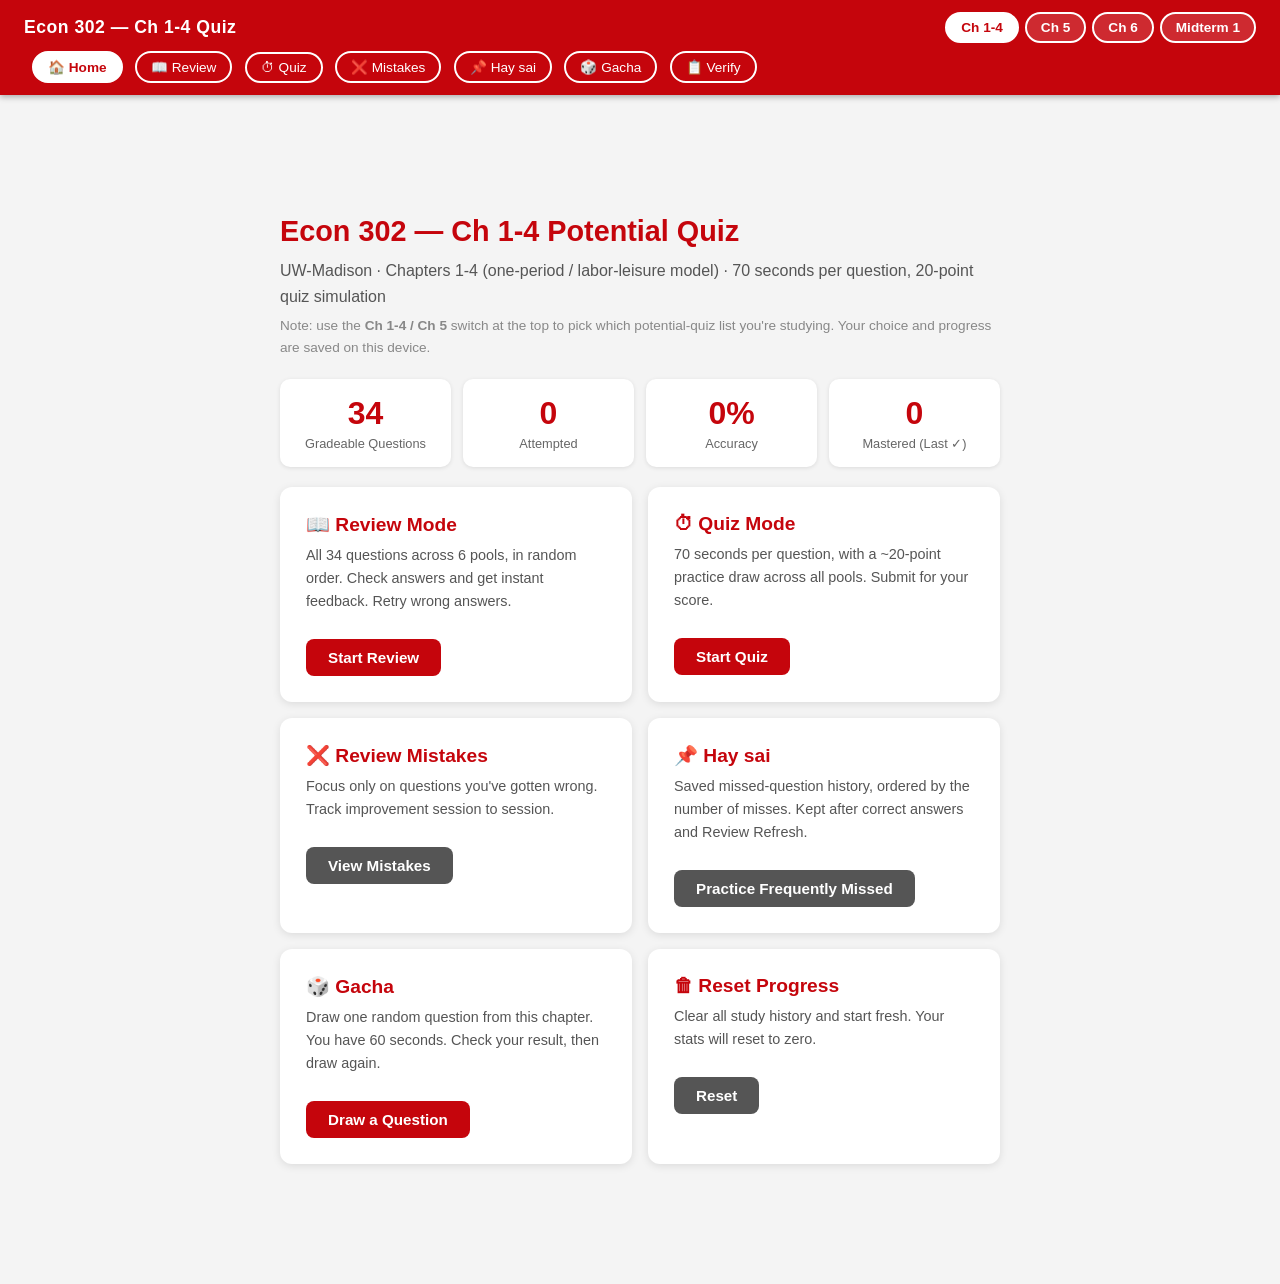
==== commit 65e25ee6: "Add verbatim Chapter 6 quiz with source audit" ====
--- a/index.html
+++ b/index.html
@@ -143,99 +143,99 @@
 
 // ====== POOL 1: Ch.4 model, C on vertical axis -- MRS & utility (1 pt each) ======
 {id:"p1_1",pool:"pool_1",tag:"Pool 1 -- MRS & Utility (Ch.4 Model)",pts:1,type:"inline",
- stem:"Using the Chapter 4 model from class with C on the vertical axis, the increase in female labor force participation rates in the 1960s-1990s could be represented by (ceteris paribus) ____ in the MRS out of consumption into leisure, and ____ in utility.",
- blanks:[{opts:OPTS4,ans:1},{opts:OPTS4,ans:3}],
+ stem:"Using the Chapter 4 model from class with C on the vertical axis, the increase in female labor force participation rates in the 1960s-1990s could be represented by (ceteris paribus) a. ____ in the MRS out of consumption into leisure and b. ____ in utility.",
+ blanks:[{"opts":["an increase","a decrease","no change","an ambiguous-change"],"ans":1},{"opts":["an increase","a decrease","no change","an ambiguous-change"],"ans":3}],
  note:"<strong>Câu này chọn:</strong><br>1. MRS: <strong>a decrease</strong> (giảm)<br>2. Utility: <strong>an ambiguous-change</strong> (chưa xác định tăng hay giảm)<br><br><strong>Vì sao:</strong> Trong câu này, phụ nữ tham gia thị trường lao động nhiều hơn được hiểu là thích consumption và đi làm hơn. Tại cùng C và l, household coi một giờ nghỉ ít quan trọng hơn, nên MRS giảm. Preferences đổi nên không kết luận utility tăng hay giảm.<br><br><strong>Giảm:</strong> MRS tại cùng C và l.<br><strong>Chưa xác định:</strong> utility.<br><br><strong>Nhớ:</strong> Preferences đổi: utility chọn ambiguous. Đây là taste change, không phải wage change."},
 
 {id:"p1_2",pool:"pool_1",tag:"Pool 1 -- MRS & Utility (Ch.4 Model)",pts:1,type:"inline",
- stem:"Using the Chapter 4 model from class, if there is a decrease in profits (pi), this will, in equilibrium, lead to (ceteris paribus) ____ in the MRS out of consumption into leisure, and ____ in utility.",
- blanks:[{opts:OPTS4,ans:2},{opts:OPTS4,ans:1}],
+ stem:"Using the Chapter 4 model from class, if there is a decrease in profits (pi), this will, in equilibrium, lead to (ceteris paribus) a. ____ in the MRS out of consumption into leisure and b. ____ in utility.",
+ blanks:[{"opts":["an increase","a decrease","no change","an ambiguous-change"],"ans":2},{"opts":["an increase","a decrease","no change","an ambiguous-change"],"ans":1}],
  note:"<strong>Câu này chọn:</strong><br>1. MRS: <strong>no change</strong> (không đổi)<br>2. Utility: <strong>a decrease</strong> (giảm)<br><br><strong>Vì sao:</strong> Profits π là tiền household nhận ngoài tiền đi làm. π giảm làm household nghèo hơn. Lương sau thuế vẫn như cũ, nên ở điểm tối ưu MRS = w(1−t) vẫn như cũ.<br><br><strong>Không đổi:</strong> lương sau thuế, equilibrium MRS.<br><strong>Giảm:</strong> utility.<br><br><strong>Nhớ:</strong> Đây là pure income effect: tiền có sẵn giảm, nhưng tiền kiếm từ thêm một giờ làm không đổi."},
 
 {id:"p1_3",pool:"pool_1",tag:"Pool 1 -- MRS & Utility (Ch.4 Model)",pts:1,type:"inline",
- stem:"Using the Chapter 4 model from class with C on the vertical axis, an increase in the average number of years spent in school would best be represented by (ceteris paribus) ____ in the MRS out of consumption into leisure, and ____ in utility.",
- blanks:[{opts:OPTS4,ans:0},{opts:OPTS4,ans:3}],
+ stem:"Using the Chapter 4 model from class with C on the vertical axis, an increase in average number of years spent in school would best be represented by (ceteris paribus) a. ____ in the MRS out of consumption into leisure and b. ____ in utility.",
+ blanks:[{"opts":["an increase","a decrease","no change","an ambiguous-change"],"ans":0},{"opts":["an increase","a decrease","no change","an ambiguous-change"],"ans":3}],
  note:"<strong>Câu này chọn:</strong><br>1. MRS: <strong>an increase</strong> (tăng)<br>2. Utility: <strong>an ambiguous-change</strong> (chưa xác định tăng hay giảm)<br><br><strong>Vì sao:</strong> Theo cách đề mô hình hóa, học nhiều năm hơn nghĩa là thích dành thêm thời gian ngoài công việc, được gộp vào leisure. Tại cùng C và l, một giờ leisure được coi trọng hơn, nên MRS tăng.<br><br><strong>Tăng:</strong> MRS tại cùng C và l.<br><strong>Chưa xác định:</strong> utility.<br><br><strong>Nhớ:</strong> Câu này hỏi preferences. Đừng tự thêm tác động của education lên năng suất hoặc wage."},
 
 {id:"p1_4",pool:"pool_1",tag:"Pool 1 -- MRS & Utility (Ch.4 Model)",pts:1,type:"inline",
- stem:"Using the Chapter 4 model from class, if there is a decrease in after-tax real wages, this will, in equilibrium, lead to (ceteris paribus) ____ in the MRS out of consumption into leisure, and ____ in utility.",
- blanks:[{opts:OPTS4,ans:1},{opts:OPTS4,ans:1}],
+ stem:"Using the Chapter 4 model from class, if there is a decrease in after-tax real wages, this will, in equilibrium, lead to (ceteris paribus) a. ____ in the MRS out of consumption into leisure and b. ____ in utility.",
+ blanks:[{"opts":["an increase","a decrease","no change","an ambiguous-change"],"ans":1},{"opts":["an increase","a decrease","no change","an ambiguous-change"],"ans":1}],
  note:"<strong>Câu này chọn:</strong><br>1. MRS: <strong>a decrease</strong> (giảm)<br>2. Utility: <strong>a decrease</strong> (giảm)<br><br><strong>Vì sao:</strong> Lương sau thuế giảm: làm một giờ mua được ít hàng hơn. Household có ít lựa chọn hơn nên utility giảm. Ở điểm tối ưu, MRS bằng lương sau thuế, nên MRS cũng giảm.<br><br><strong>Giảm:</strong> lương sau thuế, equilibrium MRS, utility.<br><strong>Chưa xác định:</strong> giờ nghỉ l và giờ làm N.<br><br><strong>Nhớ:</strong> Wage change có cả income effect và substitution effect. Hai hiệu ứng kéo giờ làm ngược nhau."},
 
 {id:"p1_5",pool:"pool_1",tag:"Pool 1 -- MRS & Utility (Ch.4 Model)",pts:1,type:"inline",
- stem:"Using the Chapter 4 model from class with C on the vertical axis, if younger workers value consumption more than older workers do, then aging of the labor force would best be represented by (ceteris paribus) ____ in the MRS out of consumption into leisure, and ____ in utility.",
- blanks:[{opts:OPTS4,ans:0},{opts:OPTS4,ans:3}],
+ stem:"Using the Chapter 4 model from class with C on the vertical axis, if younger workers value consumption more than older workers do, then aging of the labor force would best be represented by (ceteris paribus) a. ____ in the MRS out of consumption into leisure and b. ____ in utility",
+ blanks:[{"opts":["an increase","a decrease","no change","an ambiguous-change"],"ans":0},{"opts":["an increase","a decrease","no change","an ambiguous-change"],"ans":3}],
  note:"<strong>Câu này chọn:</strong><br>1. MRS: <strong>an increase</strong> (tăng)<br>2. Utility: <strong>an ambiguous-change</strong> (chưa xác định tăng hay giảm)<br><br><strong>Vì sao:</strong> Đề nói người trẻ thích consumption hơn người già. Khi lực lượng lao động già đi, preferences chuyển về leisure. Tại cùng C và l, một giờ nghỉ được coi trọng hơn nên MRS tăng.<br><br><strong>Tăng:</strong> MRS tại cùng C và l.<br><strong>Chưa xác định:</strong> utility.<br><br><strong>Nhớ:</strong> Preferences đổi: utility chọn ambiguous. Câu này không cho thêm pension income hay productivity change."},
 
 {id:"p1_6",pool:"pool_1",tag:"Pool 1 -- MRS & Utility (Ch.4 Model)",pts:1,type:"inline",
- stem:"Using the Chapter 4 model from class, if there is a decrease in lump-sum taxes (T), this will, in equilibrium, lead to (ceteris paribus) ____ in the MRS out of consumption into leisure, and ____ in utility.",
- blanks:[{opts:OPTS4,ans:2},{opts:OPTS4,ans:0}],
+ stem:"Using the Chapter 4 model from class, if there is a decrease in lump-sum taxes (T), this will, in equilibrium, lead to (ceteris paribus) a. ____ in the MRS out of consumption into leisure and b. ____ in utility.",
+ blanks:[{"opts":["an increase","a decrease","no change","an ambiguous-change"],"ans":2},{"opts":["an increase","a decrease","no change","an ambiguous-change"],"ans":0}],
  note:"<strong>Câu này chọn:</strong><br>1. MRS: <strong>no change</strong> (không đổi)<br>2. Utility: <strong>an increase</strong> (tăng)<br><br><strong>Vì sao:</strong> Lump-sum tax T giảm: household được giữ thêm một khoản tiền. Tiền kiếm từ thêm một giờ làm vẫn như cũ, nên equilibrium MRS không đổi. Có thêm tiền thì lựa chọn tốt hơn, utility tăng.<br><br><strong>Tăng:</strong> utility.<br><strong>Không đổi:</strong> lương sau thuế, equilibrium MRS.<br><br><strong>Nhớ:</strong> T là một khoản thuế cố định. t là tỷ lệ thuế đánh vào tiền lương. T đổi tạo pure income effect."},
 
 // ====== POOL 2: Labor / consumption theory -- multiple choice (1 pt each) ======
 {id:"p2_1",pool:"pool_2",tag:"Pool 2 -- Labor & Consumption Theory (MC)",pts:1,type:"mcq",
  stem:"A good is normal for a consumer if",
- opts:["It is always consumed in a consistent quantity.","Its consumption rises when income rises.","Its consumption falls when income rises.","Some minimal level of the good must be consumed to assure the consumer's survival."],
+ opts:["it is always consumed in a consistent quantity.","its consumption rises when income rises.","its consumption falls when income rises.","some minimal level of the good must be consumed to assure the consumer&#x27;s survival."],
  ans:1,
  note:"<strong>Câu này chọn:</strong> Its consumption rises when income rises.<br><br><strong>Vì sao:</strong> Normal good nghĩa là khi income tăng, người ta muốn mua nhiều good đó hơn, giữ giá và preferences như cũ. Ví dụ có thêm tiền thì muốn thêm consumption hoặc leisure.<br><br><strong>Income tăng:</strong> demand của normal good tăng.<br><strong>Income giảm:</strong> demand của normal good giảm.<br><br><strong>Nhớ:</strong> Normal không có nghĩa là hàng thiết yếu."},
 
 {id:"p2_2",pool:"pool_2",tag:"Pool 2 -- Labor & Consumption Theory (MC)",pts:1,type:"mcq",
  stem:"We assume leisure is a normal good. This implies that",
- opts:["An increase in taxes increases utility.","We can use a representative household model.","Preferences over consumption are well defined.","An increase in the wage increases demand for leisure."],
+ opts:["an increase in taxes increases utility.","we can use a representative household model.","preferences over consumption are well defined.","an increase in the wage increases demand for leisure."],
  ans:3,
  note:"<strong>Câu này chọn:</strong> An increase in the wage increases demand for leisure.<br><br><strong>Vì sao:</strong> Leisure là normal good: khi giàu hơn, household muốn nghỉ nhiều hơn. Wage tăng có một income effect làm household giàu hơn, nên riêng hiệu ứng này làm leisure tăng.<br><br><strong>Riêng income effect khi wage tăng:</strong> l tăng, N giảm.<br><strong>Riêng substitution effect:</strong> l giảm, N tăng.<br><strong>Gộp cả hai:</strong> chưa biết l tăng hay giảm.<br><br><strong>Nhớ:</strong> Đáp án của key đang nói về income effect.<details style=\"margin-top:12px\"><summary>Lưu ý về điều kiện hoặc đáp án của đề</summary><div style=\"margin-top:8px\">Câu chữ trong option chưa nói rõ điều này. Wage tăng còn làm một giờ nghỉ đắt hơn, nên normal leisure không bảo đảm total leisure tăng.</div></details>"},
 
 {id:"p2_3",pool:"pool_2",tag:"Pool 2 -- Labor & Consumption Theory (MC)",pts:1,type:"mcq",
  stem:"The fact that indifference curves are downward sloping",
- opts:["Is not true.","Follows from the fact that more is preferred to less.","Follows from the property that the consumer likes diversity in his or her consumption bundle.","Follows from the property that consumption and leisure are normal goods."],
+ opts:["is not true.","follows from the fact that more is preferred to less.","follows from the property that the consumer likes diversity in his or her consumption bundle.","follows from the property that consumption and leisure are normal goods."],
  ans:1,
  note:"<strong>Câu này chọn:</strong> Follows from the fact that more is preferred to less.<br><br><strong>Vì sao:</strong> Trên một IC, utility giữ nguyên. Nếu có thêm leisure mà vẫn giữ nguyên consumption, utility sẽ tăng. Vì vậy muốn ở cùng IC thì thêm leisure phải bớt consumption.<br><br><strong>Đi sang phải trên cùng IC:</strong> l tăng, C giảm.<br><br><strong>Nhớ:</strong> More is preferred to less giải thích vì sao IC dốc xuống."},
 
 {id:"p2_4",pool:"pool_2",tag:"Pool 2 -- Labor & Consumption Theory (MC)",pts:1,type:"mcq",
  stem:"The fact that indifference curves are bowed in toward the origin",
- opts:["Is not true.","Follows from the fact that more is preferred to less.","Follows from the property that the consumer likes diversity in his or her consumption bundle.","Follows from the property that consumption and leisure are normal goods."],
+ opts:["is not true.","follows from the fact that more is preferred to less.","follows from the property that the consumer likes diversity in his or her consumption bundle.","follows from the property that consumption and leisure are normal goods."],
  ans:2,
  note:"<strong>Câu này chọn:</strong> Follows from the property that the consumer likes diversity in his or her consumption bundle.<br><br><strong>Vì sao:</strong> Household thích kết hợp cả consumption và leisure. Khi đã có nhiều leisure, thêm một giờ leisure không còn quý bằng lúc thiếu leisure. Vì vậy IC cong vào phía gốc tọa độ.<br><br><strong>Đi sang phải trên cùng IC:</strong> l tăng, MRS giảm.<br><br><strong>Nhớ:</strong> Thích sự kết hợp, hay diversity, giải thích IC convex."},
 
 {id:"p2_5",pool:"pool_2",tag:"Pool 2 -- Labor & Consumption Theory (MC)",pts:1,type:"mcq",
  stem:"The property of diminishing marginal rate of substitution follows from the property that the indifference curve is",
- opts:["Downward sloping.","Upward sloping.","Bowed in toward the origin.","Bowed out from the origin."],
+ opts:["downward sloping.","upward sloping.","bowed in toward the origin.","bowed out from the origin."],
  ans:2,
  note:"<strong>Câu này chọn:</strong> Bowed in toward the origin.<br><br><strong>Vì sao:</strong> IC cong vào phía gốc nghĩa là khi đã có nhiều leisure, household sẵn lòng bỏ ít consumption hơn để lấy thêm một giờ nghỉ. Đó là diminishing MRS.<br><br><strong>Trên cùng convex IC:</strong> l tăng thì MRS giảm.<br><br><strong>Nhớ:</strong> MRS là lượng C sẵn lòng bỏ để lấy thêm một đơn vị l."},
 
 {id:"p2_6",pool:"pool_2",tag:"Pool 2 -- Labor & Consumption Theory (MC)",pts:1,type:"mcq",
  stem:"As the quantity of labor increases, the marginal product of capital",
- opts:["Is constant.","Increases.","Decreases.","May either increase or decrease."],
+ opts:["is constant.","increases.","decreases.","may either increase or decrease."],
  ans:1,
  note:"<strong>Câu này chọn:</strong> Increases.<br><br><strong>Vì sao:</strong> Giữ số máy móc như cũ nhưng có thêm người dùng máy. Trong production function của lớp, thêm lao động làm máy móc hữu ích hơn, nên marginal product of capital tăng.<br><br><strong>Tăng:</strong> N, MPK.<br><strong>Giữ nguyên:</strong> K, z.<br><br><strong>Nhớ:</strong> MPK hỏi thêm một đơn vị máy tạo thêm bao nhiêu hàng. MPN hỏi thêm một đơn vị lao động."},
 
 {id:"p2_7",pool:"pool_2",tag:"Pool 2 -- Labor & Consumption Theory (MC)",pts:1,type:"mcq",
  stem:"The assumption that the marginal product of labor decreases as the labor input increases implies that",
- opts:["Output decreases as the labor input increases.","The wage increases as the labor input increases.","The production function is concave.","The production function shifts upward."],
+ opts:["output decreases as the labor input increases.","the wage increases as the labor input increases.","the production function is concave.","the production function shifts upward."],
  ans:2,
  note:"<strong>Câu này chọn:</strong> The production function is concave.<br><br><strong>Vì sao:</strong> Thuê thêm người vẫn làm output tăng, nhưng mỗi người thêm vào tạo được ít hàng hơn người trước. Đường production function vì vậy tăng chậm dần, gọi là concave.<br><br><strong>Tăng:</strong> N, Y.<br><strong>Giảm:</strong> MPN.<br><br><strong>Nhớ:</strong> MPN giảm không có nghĩa tổng sản lượng Y giảm."},
 
 {id:"p2_8",pool:"pool_2",tag:"Pool 2 -- Labor & Consumption Theory (MC)",pts:1,type:"mcq",
  stem:"An increase in total factor productivity could be the result of",
- opts:["Adverse weather.","The addition of new machinery.","New hires.","The introduction of new manufacturing methods."],
+ opts:["adverse weather.","the addition of new machinery.","new hires.","the introduction of new manufacturing methods."],
  ans:3,
  note:"<strong>Câu này chọn:</strong> The introduction of new manufacturing methods.<br><br><strong>Vì sao:</strong> TFP là cách sản xuất hiệu quả đến đâu. Một phương pháp sản xuất mới giúp cùng số máy và số người tạo được nhiều hàng hơn. Đó là tăng TFP.<br><br><strong>Tăng:</strong> z, Y tại cùng K và N.<br><br><strong>Nhớ:</strong> Thêm máy là K tăng. Thêm người là N tăng. Làm hiệu quả hơn là z tăng."},
 
 {id:"p2_9",pool:"pool_2",tag:"Pool 2 -- Labor & Consumption Theory (MC)",pts:1,type:"mcq",
  stem:"If the firm hires more labor, everything else held constant, then",
- opts:["The marginal product of labor falls.","Output decreases.","There is an increase in the marginal product of labor.","Total factor productivity falls."],
+ opts:["the marginal product of labor falls.","output decreases.","there is an increase in the marginal product of labor.","total factor productivity falls."],
  ans:0,
  note:"<strong>Câu này chọn:</strong> The marginal product of labor falls.<br><br><strong>Vì sao:</strong> Có thêm người nhưng số máy như cũ. Sản lượng vẫn tăng, nhưng phần hàng do người tiếp theo tạo ra ít hơn, nên MPN giảm.<br><br><strong>Tăng:</strong> N, Y.<br><strong>Giảm:</strong> MPN.<br><strong>Không đổi:</strong> K, z.<br><br><strong>Nhớ:</strong> Tổng hàng Y và phần hàng của người tiếp theo MPN là hai thứ khác nhau."},
 
 {id:"p2_10",pool:"pool_2",tag:"Pool 2 -- Labor & Consumption Theory (MC)",pts:1,type:"mcq",
  stem:"An increase in total factor productivity",
- opts:["Changes neither the slope nor the position of the production function.","Changes the slope but not the position of the production function.","Changes the position but not the slope of the production function.","Changes both the slope and the position of the production function."],
+ opts:["changes neither the slope nor the position of the production function.","changes the slope but not the position of the production function.","changes the position but not the slope of the production function.","changes both the slope and the position of the production function."],
  ans:3,
  note:"<strong>Câu này chọn:</strong> Changes both the slope and the position of the production function.<br><br><strong>Vì sao:</strong> TFP tăng làm cùng số người sản xuất được nhiều hàng hơn. Người tiếp theo cũng tạo được nhiều hàng hơn. Vì vậy production function vừa cao hơn vừa dốc hơn.<br><br><strong>Tăng tại cùng N:</strong> Y, MPN.<br><strong>Thay đổi:</strong> cả vị trí và độ dốc của production function.<br><br><strong>Nhớ:</strong> N đổi là di chuyển trên đường cũ. z đổi là đổi đường production function."},
 
 {id:"p2_11",pool:"pool_2",tag:"Pool 2 -- Labor & Consumption Theory (MC)",pts:1,type:"mcq",
  stem:"The profit-maximizing quantity of labor equates the marginal product of labor with",
- opts:["Total factor productivity.","The marginal product of capital.","The real wage.","The average product of labor."],
+ opts:["total factor productivity.","the marginal product of capital.","the real wage.","the average product of labor."],
  ans:2,
  note:"<strong>Câu này chọn:</strong> The real wage.<br><br><strong>Vì sao:</strong> Thuê thêm một đơn vị lao động đem lại MPN hàng, nhưng phải trả wage w. Nếu MPN lớn hơn w thì thuê thêm có lợi. Nếu MPN nhỏ hơn w thì đang thuê quá nhiều.<br><br><strong>Điểm tối ưu:</strong> MPN = w.<br><strong>MPN &gt; w:</strong> thuê thêm N.<br><strong>MPN &lt; w:</strong> bớt N.<br><br><strong>Nhớ:</strong> Wage bằng marginal product, không phải average product Y/N."},
 
@@ -247,95 +247,95 @@
 
 {id:"p2_13",pool:"pool_2",tag:"Pool 2 -- Labor & Consumption Theory (MC)",pts:1,type:"mcq",
  stem:"A constant returns to scale production function means",
- opts:["F(xK, N) = F(K, xN)","F(xK, xN) = xF(K, N)","F(xK, xN) = F(K, N)","All of these"],
+ opts:["F(xK, N) = F(K,xN)","F(xK, xN) = xF(K,N)","F(xK, xN) = F(K,N)","All of these"],
  ans:1,
  note:"<strong>Câu này chọn:</strong> F(xK, xN) = xF(K, N)<br><br><strong>Vì sao:</strong> Constant returns to scale nghĩa là tăng tất cả inputs cùng một tỷ lệ thì output tăng đúng tỷ lệ đó. Gấp đôi cả máy K và lao động N thì sản lượng gấp đôi.<br><br><strong>Công thức:</strong> F(xK,xN) = xF(K,N).<br><br><strong>Nhớ:</strong> Phải tăng cả K và N. Chỉ tăng riêng N không phải câu hỏi returns to scale."},
 
 {id:"p2_14",pool:"pool_2",tag:"Pool 2 -- Labor & Consumption Theory (MC)",pts:1,type:"mcq",
  stem:"Assume government cuts payroll taxes (proportional income taxes) and it leads to an increase in tax revenue collections. We would know from this that",
- opts:["Substitution effects dominate income effects.","Income effects dominate substitution effects.","Markets are efficient.","None of these things can be known with certainty from the information supplied."],
+ opts:["Substitution effects dominate income effects","Income effects dominate substitution effects","Markets are efficient","None of these things can be known with certainty from the information supplied"],
  ans:0,
  note:"<strong>Câu này chọn:</strong> Substitution effects dominate income effects.<br><br><strong>Vì sao:</strong> Tax rate t giảm mà tax revenue tăng thì lượng thu nhập bị đánh thuế phải tăng đủ mạnh. Trong câu này wage giữ nguyên, nên người ta phải làm nhiều hơn. Tax cut làm lương sau thuế tăng: SE muốn làm thêm, IE muốn nghỉ thêm. N tăng nghĩa là SE thắng.<br><br><strong>Giảm:</strong> t.<br><strong>Tăng:</strong> w(1−t), N, revenue theo dữ kiện đề.<br><strong>So sánh:</strong> SE &gt; IE về tác động lên giờ làm.<br><br><strong>Nhớ:</strong> Revenue = t × w × N. Tax rate và số giờ làm có thể đi ngược chiều.<details style=\"margin-top:12px\"><summary>Lưu ý về điều kiện hoặc đáp án của đề</summary><div style=\"margin-top:8px\">Kết luận này dùng wage và các yếu tố khác giữ nguyên theo mô hình của câu. Ngoài đời nhiều yếu tố cùng đổi thì không suy riêng IE/SE từ revenue.</div></details>"},
 
 {id:"p2_15",pool:"pool_2",tag:"Pool 2 -- Labor & Consumption Theory (MC)",pts:1,type:"mcq",removed:true,
  stem:"If a forecaster uses a log-linear utility function to make a long run (twenty years from now) labor market forecast, the forecaster is likely going to",
- opts:["Over-estimate the change in labor supply in response to a rising real wage.","Under-estimate the change in labor supply in response to a rising real wage.","Over-estimate the change in labor demand in response to a rising real wage.","Under-estimate the change in labor demand in response to a rising real wage."],
+ opts:["Over-estimate the change in labor supply in response to a rising real wage","Under-estimate the change in labor supply in response to a rising real wage","Over-estimate the change in labor demand in response to a rising real wage","Under-estimate the change in labor demand in response to a rising real wage"],
  ans:0,
  note:"<strong>Câu đã được loại khỏi phần chấm điểm.</strong><br><br><strong>Vì sao:</strong> Cô đã loại câu này khỏi phần chấm điểm. Không cần dùng câu này để học quy tắc.<br><br><strong>Nhớ:</strong> Câu được giữ để tham khảo, không xuất hiện trong lượt luyện chấm điểm."},
 
 {id:"p2_16",pool:"pool_2",tag:"Pool 2 -- Labor & Consumption Theory (MC)",pts:1,type:"mcq",
- stem:"If wages remain constant over time, but we observe people working less, what can we say about the MRS(l,c)?",
- opts:["The MRS must have increased.","The MRS must have decreased.","The MRS must have remained the same.","We cannot be sure what happened to the MRS."],
+ stem:"If wages remain constant over time, but we observe people working less, what can we say about the MRSl,c?",
+ opts:["The MRS must have increased","The MRS must have decreased","The MRS must have remained the same","We cannot be sure what happened to the MRS"],
  ans:0,
  note:"<strong>Câu này chọn:</strong> The MRS must have increased.<br><br><strong>Vì sao:</strong> Key hiểu việc làm ít hơn là preferences chuyển về leisure. Tại cùng C và l, household coi giờ nghỉ quý hơn, nên MRS tăng.<br><br><strong>Nhớ:</strong> Câu này nói MRS do tastes thay đổi tại cùng C và l.<details style=\"margin-top:12px\"><summary>Lưu ý về điều kiện hoặc đáp án của đề</summary><div style=\"margin-top:8px\">Đề thiếu điều kiện: ở điểm tối ưu mới, MRS vẫn bằng w nếu wage giữ nguyên và không có tax wedge. Chỉ thấy hours giảm chưa đủ biết nguyên nhân. Không học quy tắc “làm ít hơn thì equilibrium MRS luôn tăng”.</div></details>"},
 
 // ====== POOL 3: Math -- Cobb-Douglas growth accounting (1 pt) ======
 {id:"p3_1",pool:"pool_3",tag:"Pool 3 -- Math: Cobb-Douglas Growth Accounting",pts:1,type:"fill",
- stem:"Assume the following Cobb-Douglas aggregate production function: GDP = z&middot;K<sup>[0.7]</sup>&middot;N<sup>[0.3]</sup>, where K is the aggregate capital stock and N is aggregate employment.<br><br><em>Ceteris paribus</em>, if employment (N) rises by <strong>[2]</strong> percent, what is the growth rate of GDP?<br><br>Enter your answer rounded to two decimal points, in the format: 10% (0.10) is entered as <code>10</code>, and 10.10% (.1010) is entered as <code>10.10</code>.<br><span style=\"color:#a00;font-weight:600\">Note: the bracketed numbers [0.7], [0.3] and [2] change every time this is drawn on a quiz/exam -- use the general method in the answer note below, don't just memorize 0.60.</span>",
+ stem:"Math fill in the blank: Note that the numbers in brackets will not necessarily be the ones shown here, and that exams will draw randomly from different combinations of numbers:<br>Assume the following Cobb-Douglas aggregate production function<br>GDP = zK<sup>[0.7]</sup>N<sup>[0.3]</sup><br>Where K stands for the aggregate capital stock and N is aggregate employment.<br>Ceteris paribus, if employment (N) rises by [2] percent, what is the growth rate of GDP?<br>Answer, rounding to two decimal points, using the following format:<br>An answer of 10% (0.10) would be entered as 10 and an answer of 10.10% (.1010) would be entered as 10.10",
  answer:"0.60",
  note:"<strong>Câu này chọn:</strong> 0.60<br><br><strong>Vì sao:</strong> Số mũ của N là 0.3. Theo cách growth accounting trong lớp, lấy số mũ này nhân phần trăm tăng của N: 0.3 × 2 = 0.60.<br><br><strong>N tăng 2%:</strong> GDP tăng khoảng 0.60%.<br><strong>Cách nhập:</strong> 0.60.<br><br><strong>Nhớ:</strong> Lấy số mũ của input nào nhân tốc độ tăng của input đó. Không nhập 0.006.<details style=\"margin-top:12px\"><summary>Lưu ý về điều kiện hoặc đáp án của đề</summary><div style=\"margin-top:8px\">Đây là công thức gần đúng cho thay đổi nhỏ. Công thức đầy đủ: gY ≈ gz + αgK + βgN. Trong câu này K và z không đổi.</div></details>"},
 
 // ====== POOL 4: Wage / tax shocks -- full household model (3 pts each) ======
 {id:"p4_1",pool:"pool_4",tag:"Pool 4 -- Wage & Tax Shocks (Full Household Model)",pts:3,type:"inline",
- stem:"Using the language and theory from class, assume that <strong>real wages decrease</strong> for the representative household. The model predicts ____ in labor supply from the substitution effect and ____ in labor supply from the income effect. The model predicts ____ in Consumption from the substitution effect and ____ in Consumption from the income effect. Overall, the model predicts ____ in labor supply, ____ in Consumption, and ____ in utility.",
- blanks:[{opts:OPTS4,ans:1},{opts:OPTS4,ans:0},{opts:OPTS4,ans:1},{opts:OPTS4,ans:1},{opts:OPTS4,ans:3},{opts:OPTS4,ans:1},{opts:OPTS4,ans:1}],
+ stem:"Using the language and theory from class, assume that real wages decrease for the representative household. Consider the impact on labor, consumption, and utility: The model predicts a. ____ in labor supply from the substitution effect and b. ____ in labor supply from the income effect. The model predicts c. ____ in Consumption from the substitution effect and d. ____ in Consumption from the income effect. Overall, the model predicts e. ____ in labor supply, f. ____ in Consumption, and g. ____ in utility.",
+ blanks:[{"opts":["an increase","a decrease","no change","an ambiguous-change"],"ans":1},{"opts":["an increase","a decrease","no change","an ambiguous-change"],"ans":0},{"opts":["an increase","a decrease","no change","an ambiguous-change"],"ans":1},{"opts":["an increase","a decrease","no change","an ambiguous-change"],"ans":1},{"opts":["an increase","a decrease","no change","an ambiguous-change"],"ans":3},{"opts":["an increase","a decrease","no change","an ambiguous-change"],"ans":1},{"opts":["an increase","a decrease","no change","an ambiguous-change"],"ans":1}],
  note:"<strong>Câu này chọn:</strong><br>1. N do SE: <strong>a decrease</strong> (giảm)<br>2. N do IE: <strong>an increase</strong> (tăng)<br>3. C do SE: <strong>a decrease</strong> (giảm)<br>4. C do IE: <strong>a decrease</strong> (giảm)<br>5. Tổng N: <strong>an ambiguous-change</strong> (chưa xác định tăng hay giảm)<br>6. Tổng C: <strong>a decrease</strong> (giảm)<br>7. Utility: <strong>a decrease</strong> (giảm)<br><br><strong>Vì sao:</strong> Wage w giảm làm lương sau thuế w(1−t) giảm. <strong>SE:</strong> làm một giờ được ít tiền hơn, nên muốn nghỉ thêm. <strong>IE:</strong> thấy mình nghèo hơn, nên bớt nghỉ để làm thêm. Hai hiệu ứng kéo N ngược nhau.<br><br><strong>SE:</strong> N giảm, l tăng, C giảm.<br><strong>IE:</strong> N tăng, l giảm, C giảm.<br><strong>Tổng:</strong> N và l ambiguous; C giảm; utility giảm.<br><br><strong>Nhớ:</strong> Wage hoặc t đổi: có cả IE và SE. Không biết hiệu ứng nào mạnh hơn thì tổng giờ làm chọn ambiguous."},
 
 {id:"p4_2",pool:"pool_4",tag:"Pool 4 -- Wage & Tax Shocks (Full Household Model)",pts:3,type:"inline",
- stem:"Using the language and theory from class, assume that proportional income tax rates \"t\" <strong>increase</strong> for the representative household. The model predicts ____ in labor supply from the substitution effect and ____ in labor supply from the income effect. The model predicts ____ in Consumption from the substitution effect and ____ in Consumption from the income effect. Overall, the model predicts ____ in labor supply, ____ in Consumption, and ____ in utility.",
- blanks:[{opts:OPTS4,ans:1},{opts:OPTS4,ans:0},{opts:OPTS4,ans:1},{opts:OPTS4,ans:1},{opts:OPTS4,ans:3},{opts:OPTS4,ans:1},{opts:OPTS4,ans:1}],
+ stem:"Using the language and theory from class, assume that proportional income tax rates “t” increase for the representative household. Consider the impact on labor, consumption, and utility: The model predicts a. ____ in labor supply from the substitution effect and b. ____ in labor supply from the income effect. The model predicts c. ____ in Consumption from the substitution effect and d. ____ in Consumption from the income effect. Overall, the model predicts e. ____ in labor supply, f. ____ in Consumption, and g. ____ in utility.",
+ blanks:[{"opts":["an increase","a decrease","no change","an ambiguous-change"],"ans":1},{"opts":["an increase","a decrease","no change","an ambiguous-change"],"ans":0},{"opts":["an increase","a decrease","no change","an ambiguous-change"],"ans":1},{"opts":["an increase","a decrease","no change","an ambiguous-change"],"ans":1},{"opts":["an increase","a decrease","no change","an ambiguous-change"],"ans":3},{"opts":["an increase","a decrease","no change","an ambiguous-change"],"ans":1},{"opts":["an increase","a decrease","no change","an ambiguous-change"],"ans":1}],
  note:"<strong>Câu này chọn:</strong><br>1. N do SE: <strong>a decrease</strong> (giảm)<br>2. N do IE: <strong>an increase</strong> (tăng)<br>3. C do SE: <strong>a decrease</strong> (giảm)<br>4. C do IE: <strong>a decrease</strong> (giảm)<br>5. Tổng N: <strong>an ambiguous-change</strong> (chưa xác định tăng hay giảm)<br>6. Tổng C: <strong>a decrease</strong> (giảm)<br>7. Utility: <strong>a decrease</strong> (giảm)<br><br><strong>Vì sao:</strong> Thuế suất t tăng làm lương sau thuế w(1−t) giảm. <strong>SE:</strong> làm một giờ được ít tiền hơn, nên muốn nghỉ thêm. <strong>IE:</strong> thấy mình nghèo hơn, nên bớt nghỉ để làm thêm. Hai hiệu ứng kéo N ngược nhau.<br><br><strong>SE:</strong> N giảm, l tăng, C giảm.<br><strong>IE:</strong> N tăng, l giảm, C giảm.<br><strong>Tổng:</strong> N và l ambiguous; C giảm; utility giảm.<br><br><strong>Nhớ:</strong> Wage hoặc t đổi: có cả IE và SE. Không biết hiệu ứng nào mạnh hơn thì tổng giờ làm chọn ambiguous."},
 
 {id:"p4_3",pool:"pool_4",tag:"Pool 4 -- Wage & Tax Shocks (Full Household Model)",pts:3,type:"inline",
- stem:"Using the language and theory from class, assume that proportional income tax rates \"t\" <strong>decrease</strong> for the representative household. The model predicts ____ in labor supply from the substitution effect and ____ in labor supply from the income effect. The model predicts ____ in Consumption from the substitution effect and ____ in Consumption from the income effect. Overall, the model predicts ____ in labor supply, ____ in Consumption, and ____ in utility.",
- blanks:[{opts:OPTS4,ans:0},{opts:OPTS4,ans:1},{opts:OPTS4,ans:0},{opts:OPTS4,ans:0},{opts:OPTS4,ans:3},{opts:OPTS4,ans:0},{opts:OPTS4,ans:0}],
+ stem:"Using the language and theory from class, assume that proportional income tax rates “t” decrease for the representative household. Consider the impact on labor, consumption, and utility: The model predicts a. ____ in labor supply from the substitution effect and b. ____ in labor supply from the income effect. The model predicts c. ____ in Consumption from the substitution effect and d. ____ in Consumption from the income effect. Overall, the model predicts e. ____ in labor supply, f. ____ in Consumption, and g. ____ in utility.",
+ blanks:[{"opts":["an increase","a decrease","no change","an ambiguous-change"],"ans":0},{"opts":["an increase","a decrease","no change","an ambiguous-change"],"ans":1},{"opts":["an increase","a decrease","no change","an ambiguous-change"],"ans":0},{"opts":["an increase","a decrease","no change","an ambiguous-change"],"ans":0},{"opts":["an increase","a decrease","no change","an ambiguous-change"],"ans":3},{"opts":["an increase","a decrease","no change","an ambiguous-change"],"ans":0},{"opts":["an increase","a decrease","no change","an ambiguous-change"],"ans":0}],
  note:"<strong>Câu này chọn:</strong><br>1. N do SE: <strong>an increase</strong> (tăng)<br>2. N do IE: <strong>a decrease</strong> (giảm)<br>3. C do SE: <strong>an increase</strong> (tăng)<br>4. C do IE: <strong>an increase</strong> (tăng)<br>5. Tổng N: <strong>an ambiguous-change</strong> (chưa xác định tăng hay giảm)<br>6. Tổng C: <strong>an increase</strong> (tăng)<br>7. Utility: <strong>an increase</strong> (tăng)<br><br><strong>Vì sao:</strong> Thuế suất t giảm làm lương sau thuế w(1−t) tăng. <strong>SE:</strong> nghỉ một giờ mất nhiều tiền hơn, nên muốn làm thêm. <strong>IE:</strong> kiếm tiền dễ hơn, thấy mình giàu hơn, nên muốn nghỉ thêm. Hai hiệu ứng kéo N ngược nhau.<br><br><strong>SE:</strong> N tăng, l giảm, C tăng.<br><strong>IE:</strong> N giảm, l tăng, C tăng.<br><strong>Tổng:</strong> N và l ambiguous; C tăng; utility tăng.<br><br><strong>Nhớ:</strong> Wage hoặc t đổi: có cả IE và SE. Không biết hiệu ứng nào mạnh hơn thì tổng giờ làm chọn ambiguous."},
 
 {id:"p4_4",pool:"pool_4",tag:"Pool 4 -- Wage & Tax Shocks (Full Household Model)",pts:3,type:"inline",
- stem:"Using the language and theory from class, assume that <strong>real wages increase</strong> for the representative household. The model predicts ____ in labor supply from the substitution effect and ____ in labor supply from the income effect. The model predicts ____ in Consumption from the substitution effect and ____ in Consumption from the income effect. Overall, the model predicts ____ in labor supply, ____ in Consumption, and ____ in utility.",
- blanks:[{opts:OPTS4,ans:0},{opts:OPTS4,ans:1},{opts:OPTS4,ans:0},{opts:OPTS4,ans:0},{opts:OPTS4,ans:3},{opts:OPTS4,ans:0},{opts:OPTS4,ans:0}],
+ stem:"Using the language and theory from class, assume that real wages increase for the representative household. Consider the impact on labor, consumption, and utility: The model predicts a. ____ in labor supply from the substitution effect and b. ____ in labor supply from the income effect. The model predicts c. ____ in Consumption from the substitution effect and d. ____ in Consumption from the income effect. Overall, the model predicts e. ____ in labor supply, f. ____ in Consumption, and g. ____ in utility.",
+ blanks:[{"opts":["an increase","a decrease","no change","an ambiguous-change"],"ans":0},{"opts":["an increase","a decrease","no change","an ambiguous-change"],"ans":1},{"opts":["an increase","a decrease","no change","an ambiguous-change"],"ans":0},{"opts":["an increase","a decrease","no change","an ambiguous-change"],"ans":0},{"opts":["an increase","a decrease","no change","an ambiguous-change"],"ans":3},{"opts":["an increase","a decrease","no change","an ambiguous-change"],"ans":0},{"opts":["an increase","a decrease","no change","an ambiguous-change"],"ans":0}],
  note:"<strong>Câu này chọn:</strong><br>1. N do SE: <strong>an increase</strong> (tăng)<br>2. N do IE: <strong>a decrease</strong> (giảm)<br>3. C do SE: <strong>an increase</strong> (tăng)<br>4. C do IE: <strong>an increase</strong> (tăng)<br>5. Tổng N: <strong>an ambiguous-change</strong> (chưa xác định tăng hay giảm)<br>6. Tổng C: <strong>an increase</strong> (tăng)<br>7. Utility: <strong>an increase</strong> (tăng)<br><br><strong>Vì sao:</strong> Wage w tăng làm lương sau thuế w(1−t) tăng. <strong>SE:</strong> nghỉ một giờ mất nhiều tiền hơn, nên muốn làm thêm. <strong>IE:</strong> kiếm tiền dễ hơn, thấy mình giàu hơn, nên muốn nghỉ thêm. Hai hiệu ứng kéo N ngược nhau.<br><br><strong>SE:</strong> N tăng, l giảm, C tăng.<br><strong>IE:</strong> N giảm, l tăng, C tăng.<br><strong>Tổng:</strong> N và l ambiguous; C tăng; utility tăng.<br><br><strong>Nhớ:</strong> Wage hoặc t đổi: có cả IE và SE. Không biết hiệu ứng nào mạnh hơn thì tổng giờ làm chọn ambiguous."},
 
 // ====== POOL 5: Profit / lump-sum tax shocks -- full household model (3 pts each) ======
 {id:"p5_1",pool:"pool_5",tag:"Pool 5 -- Profit & Lump-Sum Tax Shocks (Full Household Model)",pts:3,type:"inline",
- stem:"Using the language and theory from class, assume that profits (pi) <strong>decrease</strong> for the representative household. The model predicts ____ in labor supply from the substitution effect and ____ in labor supply from the income effect. The model predicts ____ in Consumption from the substitution effect and ____ in Consumption from the income effect. Overall, the model predicts ____ in labor supply, ____ in Consumption, and ____ in utility.",
- blanks:[{opts:OPTS4,ans:2},{opts:OPTS4,ans:0},{opts:OPTS4,ans:2},{opts:OPTS4,ans:1},{opts:OPTS4,ans:0},{opts:OPTS4,ans:1},{opts:OPTS4,ans:1}],
+ stem:"Using the language and theory from class, assume that profits (pi) decrease for the representative household. Consider the impact on labor, consumption, and utility: The model predicts a. ____ in labor supply from the substitution effect and b. ____ in labor supply from the income effect. The model predicts c. ____ in Consumption from the substitution effect and d. ____ in Consumption from the income effect. Overall, the model predicts e. ____ in labor supply, f. ____ in Consumption, and g. ____ in utility.",
+ blanks:[{"opts":["an increase","a decrease","no change","an ambiguous-change"],"ans":2},{"opts":["an increase","a decrease","no change","an ambiguous-change"],"ans":0},{"opts":["an increase","a decrease","no change","an ambiguous-change"],"ans":2},{"opts":["an increase","a decrease","no change","an ambiguous-change"],"ans":1},{"opts":["an increase","a decrease","no change","an ambiguous-change"],"ans":0},{"opts":["an increase","a decrease","no change","an ambiguous-change"],"ans":1},{"opts":["an increase","a decrease","no change","an ambiguous-change"],"ans":1}],
  note:"<strong>Câu này chọn:</strong><br>1. N do SE: <strong>no change</strong> (không đổi)<br>2. N do IE: <strong>an increase</strong> (tăng)<br>3. C do SE: <strong>no change</strong> (không đổi)<br>4. C do IE: <strong>a decrease</strong> (giảm)<br>5. Tổng N: <strong>an increase</strong> (tăng)<br>6. Tổng C: <strong>a decrease</strong> (giảm)<br>7. Utility: <strong>a decrease</strong> (giảm)<br><br><strong>Vì sao:</strong> Profits π giảm làm household còn ít tiền hơn. Nghèo hơn thì bớt consumption và bớt nghỉ để đi làm thêm. Tiền nhận từ thêm một giờ làm không đổi, nên không có SE.<br><br><strong>SE:</strong> N và C đều không đổi.<br><strong>IE và tổng kết quả:</strong> C giảm, l giảm, N tăng, utility giảm.<br><br><strong>Nhớ:</strong> Đây là pure income effect. l là giờ nghỉ. N = h − l là giờ làm. Nghỉ nhiều hơn thì làm ít hơn; nghỉ ít hơn thì làm nhiều hơn.<details style=\"margin-top:12px\"><summary>Lưu ý về điều kiện hoặc đáp án của đề</summary><div style=\"margin-top:8px\">Dùng assumptions của pool: C và leisure là normal goods, wage và preferences giữ nguyên. T là khoản thuế cố định; t là tỷ lệ thuế trên wage.</div></details>"},
 
 {id:"p5_2",pool:"pool_5",tag:"Pool 5 -- Profit & Lump-Sum Tax Shocks (Full Household Model)",pts:3,type:"inline",
- stem:"Using the language and theory from class, assume that lump-sum taxes <strong>increase</strong> for the representative household. The model predicts ____ in labor supply from the substitution effect and ____ in labor supply from the income effect. The model predicts ____ in Consumption from the substitution effect and ____ in Consumption from the income effect. Overall, the model predicts ____ in labor supply, ____ in Consumption, and ____ in utility.",
- blanks:[{opts:OPTS4,ans:2},{opts:OPTS4,ans:0},{opts:OPTS4,ans:2},{opts:OPTS4,ans:1},{opts:OPTS4,ans:0},{opts:OPTS4,ans:1},{opts:OPTS4,ans:1}],
+ stem:"Using the language and theory from class, assume that lump-sum taxes increase for the representative household. Consider the impact on labor, consumption, and utility: The model predicts a. ____ in labor supply from the substitution effect and b. ____ in labor supply from the income effect. The model predicts c. ____ in Consumption from the substitution effect and d. ____ in Consumption from the income effect. Overall, the model predicts e. ____ in labor supply, f. ____ in Consumption, and g. ____ in utility.",
+ blanks:[{"opts":["an increase","a decrease","no change","an ambiguous-change"],"ans":2},{"opts":["an increase","a decrease","no change","an ambiguous-change"],"ans":0},{"opts":["an increase","a decrease","no change","an ambiguous-change"],"ans":2},{"opts":["an increase","a decrease","no change","an ambiguous-change"],"ans":1},{"opts":["an increase","a decrease","no change","an ambiguous-change"],"ans":0},{"opts":["an increase","a decrease","no change","an ambiguous-change"],"ans":1},{"opts":["an increase","a decrease","no change","an ambiguous-change"],"ans":1}],
  note:"<strong>Câu này chọn:</strong><br>1. N do SE: <strong>no change</strong> (không đổi)<br>2. N do IE: <strong>an increase</strong> (tăng)<br>3. C do SE: <strong>no change</strong> (không đổi)<br>4. C do IE: <strong>a decrease</strong> (giảm)<br>5. Tổng N: <strong>an increase</strong> (tăng)<br>6. Tổng C: <strong>a decrease</strong> (giảm)<br>7. Utility: <strong>a decrease</strong> (giảm)<br><br><strong>Vì sao:</strong> Lump-sum tax T tăng làm household còn ít tiền hơn. Nghèo hơn thì bớt consumption và bớt nghỉ để đi làm thêm. Tiền nhận từ thêm một giờ làm không đổi, nên không có SE.<br><br><strong>SE:</strong> N và C đều không đổi.<br><strong>IE và tổng kết quả:</strong> C giảm, l giảm, N tăng, utility giảm.<br><br><strong>Nhớ:</strong> Đây là pure income effect. l là giờ nghỉ. N = h − l là giờ làm. Nghỉ nhiều hơn thì làm ít hơn; nghỉ ít hơn thì làm nhiều hơn.<details style=\"margin-top:12px\"><summary>Lưu ý về điều kiện hoặc đáp án của đề</summary><div style=\"margin-top:8px\">Dùng assumptions của pool: C và leisure là normal goods, wage và preferences giữ nguyên. T là khoản thuế cố định; t là tỷ lệ thuế trên wage.</div></details>"},
 
 {id:"p5_3",pool:"pool_5",tag:"Pool 5 -- Profit & Lump-Sum Tax Shocks (Full Household Model)",pts:3,type:"inline",
- stem:"Using the language and theory from class, assume that lump-sum taxes <strong>decrease</strong> for the representative household. The model predicts ____ in labor supply from the substitution effect and ____ in labor supply from the income effect. The model predicts ____ in Consumption from the substitution effect and ____ in Consumption from the income effect. Overall, the model predicts ____ in labor supply, ____ in Consumption, and ____ in utility.",
- blanks:[{opts:OPTS4,ans:2},{opts:OPTS4,ans:1},{opts:OPTS4,ans:2},{opts:OPTS4,ans:0},{opts:OPTS4,ans:1},{opts:OPTS4,ans:0},{opts:OPTS4,ans:0}],
+ stem:"Using the language and theory from class, assume that lump sum taxes decrease for the representative household. Consider the impact on labor, consumption, and utility: The model predicts a. ____ in labor supply from the substitution effect and b. ____ in labor supply from the income effect. The model predicts c. ____ in Consumption from the substitution effect and d. ____ in Consumption from the income effect. Overall, the model predicts e. ____ in labor supply, f. ____ in Consumption, and g. ____ in utility.",
+ blanks:[{"opts":["an increase","a decrease","no change","an ambiguous-change"],"ans":2},{"opts":["an increase","a decrease","no change","an ambiguous-change"],"ans":1},{"opts":["an increase","a decrease","no change","an ambiguous-change"],"ans":2},{"opts":["an increase","a decrease","no change","an ambiguous-change"],"ans":0},{"opts":["an increase","a decrease","no change","an ambiguous-change"],"ans":1},{"opts":["an increase","a decrease","no change","an ambiguous-change"],"ans":0},{"opts":["an increase","a decrease","no change","an ambiguous-change"],"ans":0}],
  note:"<strong>Câu này chọn:</strong><br>1. N do SE: <strong>no change</strong> (không đổi)<br>2. N do IE: <strong>a decrease</strong> (giảm)<br>3. C do SE: <strong>no change</strong> (không đổi)<br>4. C do IE: <strong>an increase</strong> (tăng)<br>5. Tổng N: <strong>a decrease</strong> (giảm)<br>6. Tổng C: <strong>an increase</strong> (tăng)<br>7. Utility: <strong>an increase</strong> (tăng)<br><br><strong>Vì sao:</strong> Lump-sum tax T giảm làm household có thêm tiền mà không cần làm thêm. Giàu hơn thì muốn cả consumption lẫn leisure nhiều hơn. Tiền nhận từ thêm một giờ làm không đổi, nên không có SE.<br><br><strong>SE:</strong> N và C đều không đổi.<br><strong>IE và tổng kết quả:</strong> C tăng, l tăng, N giảm, utility tăng.<br><br><strong>Nhớ:</strong> Đây là pure income effect. l là giờ nghỉ. N = h − l là giờ làm. Nghỉ nhiều hơn thì làm ít hơn; nghỉ ít hơn thì làm nhiều hơn.<details style=\"margin-top:12px\"><summary>Lưu ý về điều kiện hoặc đáp án của đề</summary><div style=\"margin-top:8px\">Dùng assumptions của pool: C và leisure là normal goods, wage và preferences giữ nguyên. T là khoản thuế cố định; t là tỷ lệ thuế trên wage.</div></details>"},
 
 {id:"p5_4",pool:"pool_5",tag:"Pool 5 -- Profit & Lump-Sum Tax Shocks (Full Household Model)",pts:3,type:"inline",
- stem:"Using the language and theory from class, assume that profits (pi) <strong>increase</strong> for the representative household. The model predicts ____ in labor supply from the substitution effect and ____ in labor supply from the income effect. The model predicts ____ in Consumption from the substitution effect and ____ in Consumption from the income effect. Overall, the model predicts ____ in labor supply, ____ in Consumption, and ____ in utility.",
- blanks:[{opts:OPTS4,ans:2},{opts:OPTS4,ans:1},{opts:OPTS4,ans:2},{opts:OPTS4,ans:0},{opts:OPTS4,ans:1},{opts:OPTS4,ans:0},{opts:OPTS4,ans:0}],
+ stem:"Using the language and theory from class, assume that profits (pi) increase for the representative household. Consider the impact on labor, consumption, and utility: The model predicts a. ____ in labor supply from the substitution effect and b. ____ in labor supply from the income effect. The model predicts c. ____ in Consumption from the substitution effect and d. ____ in Consumption from the income effect. Overall, the model predicts e. ____ in labor supply, f. ____ in Consumption, and g. ____ in utility.",
+ blanks:[{"opts":["an increase","a decrease","no change","an ambiguous-change"],"ans":2},{"opts":["an increase","a decrease","no change","an ambiguous-change"],"ans":1},{"opts":["an increase","a decrease","no change","an ambiguous-change"],"ans":2},{"opts":["an increase","a decrease","no change","an ambiguous-change"],"ans":0},{"opts":["an increase","a decrease","no change","an ambiguous-change"],"ans":1},{"opts":["an increase","a decrease","no change","an ambiguous-change"],"ans":0},{"opts":["an increase","a decrease","no change","an ambiguous-change"],"ans":0}],
  note:"<strong>Câu này chọn:</strong><br>1. N do SE: <strong>no change</strong> (không đổi)<br>2. N do IE: <strong>a decrease</strong> (giảm)<br>3. C do SE: <strong>no change</strong> (không đổi)<br>4. C do IE: <strong>an increase</strong> (tăng)<br>5. Tổng N: <strong>a decrease</strong> (giảm)<br>6. Tổng C: <strong>an increase</strong> (tăng)<br>7. Utility: <strong>an increase</strong> (tăng)<br><br><strong>Vì sao:</strong> Profits π tăng làm household có thêm tiền mà không cần làm thêm. Giàu hơn thì muốn cả consumption lẫn leisure nhiều hơn. Tiền nhận từ thêm một giờ làm không đổi, nên không có SE.<br><br><strong>SE:</strong> N và C đều không đổi.<br><strong>IE và tổng kết quả:</strong> C tăng, l tăng, N giảm, utility tăng.<br><br><strong>Nhớ:</strong> Đây là pure income effect. l là giờ nghỉ. N = h − l là giờ làm. Nghỉ nhiều hơn thì làm ít hơn; nghỉ ít hơn thì làm nhiều hơn.<details style=\"margin-top:12px\"><summary>Lưu ý về điều kiện hoặc đáp án của đề</summary><div style=\"margin-top:8px\">Dùng assumptions của pool: C và leisure là normal goods, wage và preferences giữ nguyên. T là khoản thuế cố định; t là tỷ lệ thuế trên wage.</div></details>"},
 
 // ====== POOL 6: Firm-side CRS shocks, Y = z*f(K,N) (1.5 pts each) ======
 {id:"p6_1",pool:"pool_6",tag:"Pool 6 -- Firm-Side CRS Shocks",pts:1.5,type:"inline",
- stem:"Consider the CRS firm profit-maximization problem from class where Y = z&middot;f(K,N). Suppose the government supplies firms with an <strong>employment tax t</strong> per unit of labor input N, such that each unit of labor costs the firm w(1+t). According to the model of the firm from class, we would expect to see ____ in employment, ____ in output, and ____ in the marginal product of labor.",
- blanks:[{opts:OPTS4,ans:1},{opts:OPTS4,ans:1},{opts:OPTS4,ans:0}],
+ stem:"Consider the following &quot;shock&quot; to the CRS firm profit-maximization problem from class where Y=zf(K,N): Suppose the government supplies firms with an employment tax t per unit of labor input N such that each unit of labor costs the firm w(1+t). According to the model of the firm from class, we would expect to see a. ____ in employment, b. ____ in output, c. and an ____ in the marginal productivity of labor.",
+ blanks:[{"opts":["an increase","a decrease","no change","an ambiguous-change"],"ans":1},{"opts":["an increase","a decrease","no change","an ambiguous-change"],"ans":1},{"opts":["an increase","a decrease","no change","an ambiguous-change"],"ans":0}],
  note:"<strong>Câu này chọn:</strong><br>1. Employment N: <strong>a decrease</strong> (giảm)<br>2. GDP Y: <strong>a decrease</strong> (giảm)<br>3. MPN: <strong>an increase</strong> (tăng)<br><br><strong>Vì sao:</strong> Employment tax làm thuê một người đắt hơn. Firm bớt người để tiết kiệm chi phí. Ít người hơn thì tổng hàng Y giảm, nhưng người tiếp theo có nhiều máy để dùng hơn nên MPN tăng.<br><br><strong>Giảm:</strong> N, Y.<br><strong>Tăng:</strong> MPN.<br><br><strong>Nhớ:</strong> Giữ technology như cũ: N tăng thì Y tăng nhưng MPN giảm; N giảm thì ngược lại.<details style=\"margin-top:12px\"><summary>Lưu ý về điều kiện hoặc đáp án của đề</summary><div style=\"margin-top:8px\">Điều kiện firm của câu: MPN = w(1+t). Giữ wage, K và z như cũ. Subsidy s trong câu employment subsidy là khoản tiền cho mỗi đơn vị N.</div></details>"},
 
 {id:"p6_2",pool:"pool_6",tag:"Pool 6 -- Firm-Side CRS Shocks",pts:1.5,type:"inline",
- stem:"Consider the CRS firm profit-maximization problem from class where Y = z&middot;f(K,N). Suppose the government imposes a <strong>production tax</strong> (e.g., to pay for environmental cleanup) such that the firm pays t units of consumption goods to the government for each unit of output it produces. According to the model of the firm from class, we would expect to see ____ in employment, ____ in output, and ____ in the marginal product of labor.",
- blanks:[{opts:OPTS4,ans:1},{opts:OPTS4,ans:1},{opts:OPTS4,ans:0}],
+ stem:"Consider the following &quot;shock&quot; to the CRS firm profit-maximization problem from class where Y=zf(K,N): Suppose the government imposes a production tax (say, to pay for environmental cleanup) such that the firm pays t units of consumption goods to the government for each unit of output it produces. According to the model of the firm from class, we would expect to see a. ____ in employment, b. ____ in output, c. and an ____ in the marginal productivity of labor.",
+ blanks:[{"opts":["an increase","a decrease","no change","an ambiguous-change"],"ans":1},{"opts":["an increase","a decrease","no change","an ambiguous-change"],"ans":1},{"opts":["an increase","a decrease","no change","an ambiguous-change"],"ans":0}],
  note:"<strong>Câu này chọn:</strong><br>1. Employment N: <strong>a decrease</strong> (giảm)<br>2. GDP Y: <strong>a decrease</strong> (giảm)<br>3. MPN: <strong>an increase</strong> (tăng)<br><br><strong>Vì sao:</strong> Production tax làm firm được giữ ít tiền hơn từ mỗi đơn vị output. Firm giảm sản xuất và bớt thuê người. Ít người hơn thì tổng hàng Y giảm, nhưng người tiếp theo có nhiều máy để dùng hơn nên MPN tăng.<br><br><strong>Giảm:</strong> N, Y.<br><strong>Tăng:</strong> MPN.<br><br><strong>Nhớ:</strong> Giữ technology như cũ: N tăng thì Y tăng nhưng MPN giảm; N giảm thì ngược lại.<details style=\"margin-top:12px\"><summary>Lưu ý về điều kiện hoặc đáp án của đề</summary><div style=\"margin-top:8px\">Điều kiện firm của câu: (1−t)MPN = w. Giữ wage, K và z như cũ. Subsidy s trong câu employment subsidy là khoản tiền cho mỗi đơn vị N.</div></details>"},
 
 {id:"p6_3",pool:"pool_6",tag:"Pool 6 -- Firm-Side CRS Shocks",pts:1.5,type:"inline",
- stem:"Consider the CRS firm profit-maximization problem from class where Y = z&middot;f(K,N). Suppose the government imposes a <strong>production subsidy s</strong> such that the firm earns s units of consumption goods from the government for each unit of output it produces. According to the model of the firm from class, we would expect to see ____ in employment, ____ in output, and ____ in the marginal product of labor.",
- blanks:[{opts:OPTS4,ans:0},{opts:OPTS4,ans:0},{opts:OPTS4,ans:1}],
+ stem:"Consider the following &quot;shocks&quot; to the CRS firm profit-maximization problem from class where Y=zf(K,N): Suppose the government imposes a production subsidy s such that the firm earns s units of consumption goods from the government for each unit of output it produces. According to the model of the firm from class, we would expect to see a. ____ in employment, b. ____ in output, c. and ____ in the marginal productivity of labor.",
+ blanks:[{"opts":["an increase","a decrease","no change","an ambiguous-change"],"ans":0},{"opts":["an increase","a decrease","no change","an ambiguous-change"],"ans":0},{"opts":["an increase","a decrease","no change","an ambiguous-change"],"ans":1}],
  note:"<strong>Câu này chọn:</strong><br>1. Employment N: <strong>an increase</strong> (tăng)<br>2. GDP Y: <strong>an increase</strong> (tăng)<br>3. MPN: <strong>a decrease</strong> (giảm)<br><br><strong>Vì sao:</strong> Production subsidy trả thêm tiền cho mỗi đơn vị output. Sản xuất thêm có lợi hơn, nên firm thuê thêm người. Nhiều người hơn thì tổng hàng Y tăng, nhưng người tiếp theo tạo thêm ít hàng hơn nên MPN giảm.<br><br><strong>Tăng:</strong> N, Y.<br><strong>Giảm:</strong> MPN.<br><br><strong>Nhớ:</strong> Giữ technology như cũ: N tăng thì Y tăng nhưng MPN giảm; N giảm thì ngược lại.<details style=\"margin-top:12px\"><summary>Lưu ý về điều kiện hoặc đáp án của đề</summary><div style=\"margin-top:8px\">Điều kiện firm của câu: (1+s)MPN = w. Giữ wage, K và z như cũ. Subsidy s trong câu employment subsidy là khoản tiền cho mỗi đơn vị N.</div></details>"},
 
 {id:"p6_4",pool:"pool_6",tag:"Pool 6 -- Firm-Side CRS Shocks",pts:1.5,type:"inline",
- stem:"Consider the CRS firm profit-maximization problem from class where Y = z&middot;f(K,N). Suppose the government supplies firms with an <strong>employment subsidy s</strong> per unit of labor input N, such that the firm earns s units for each unit of labor it hires. According to the model of the firm from class, we would expect to see ____ in employment, ____ in output, and ____ in the marginal product of labor.",
- blanks:[{opts:OPTS4,ans:0},{opts:OPTS4,ans:0},{opts:OPTS4,ans:1}],
+ stem:"Consider the following &quot;shock&quot; to the CRS firm profit-maximization problem from class where Y=zf(K,N): Suppose the government supplies firms with an employment subsidy s per unit of labor input N, such that the firm earns s units for each unit of labor it hires. According to the model of the firm from class, we would expect to see a. ____ in employment, b. ____ in output, c. and an ____ in the marginal productivity of labor.",
+ blanks:[{"opts":["an increase","a decrease","no change","an ambiguous-change"],"ans":0},{"opts":["an increase","a decrease","no change","an ambiguous-change"],"ans":0},{"opts":["an increase","a decrease","no change","an ambiguous-change"],"ans":1}],
  note:"<strong>Câu này chọn:</strong><br>1. Employment N: <strong>an increase</strong> (tăng)<br>2. GDP Y: <strong>an increase</strong> (tăng)<br>3. MPN: <strong>a decrease</strong> (giảm)<br><br><strong>Vì sao:</strong> Employment subsidy trả tiền cho mỗi người được thuê. Chi phí thuê người giảm, nên firm thuê thêm. Nhiều người hơn thì tổng hàng Y tăng, nhưng người tiếp theo tạo thêm ít hàng hơn nên MPN giảm.<br><br><strong>Tăng:</strong> N, Y.<br><strong>Giảm:</strong> MPN.<br><br><strong>Nhớ:</strong> Giữ technology như cũ: N tăng thì Y tăng nhưng MPN giảm; N giảm thì ngược lại.<details style=\"margin-top:12px\"><summary>Lưu ý về điều kiện hoặc đáp án của đề</summary><div style=\"margin-top:8px\">Điều kiện firm của câu: MPN = w−s. Giữ wage, K và z như cũ. Subsidy s trong câu employment subsidy là khoản tiền cho mỗi đơn vị N.</div></details>"}
 
 ]; // end QB
@@ -352,30 +352,30 @@
 
 // ====== POOL 1: Math -- utility-maximizing C level + income vs substitution effect ======
 {id:"c5p1_1",pool:"pool_c5_1",tag:"Ch5 Pool 1: Full-Log Household",pts:2,type:"group",
- scenario:"<strong>Question 1. Answer both parts A and B for the SAME household.</strong><br>U(C,l) = a&middot;ln(C) + b&middot;ln(l)<br>C = w(1&minus;t)(h&minus;l)<br>a = 0.5; b = 0.5; w(1&minus;t) = 10; h = 16.<br><em>Values can vary on the actual quiz/exam. These practice values are fixed.</em>",
+ scenario:"Math fill in the blank: Note that the values given for variables will not be the same values as shown here, and that exams will draw randomly from different combinations of numbers:<br>Answer both questions at the bottom about the following market:<br>U(C,l) = a lnC + b ln(l)<br>C = w(1 − t)(h − l)<br>Where a = .5; b = .5, w(1-t) = 10, and h = 16",
  subs:[
 {id:"c5p1_1a",pool:"pool_c5_1",tag:"Ch5 Pool 1 -- Math: Utility-Maximizing Choice",pts:1,type:"fill",partLabel:"A",
- stem:"Rounding to two decimal points, what level of C will this utility-maximizing household choose?",
+ stem:"Rounding to two decimal points, the representative utility-maximizing household will choose C = [Clevel] (enter number).",
  answer:"80.00",
  note:"<strong>Câu này chọn:</strong> 80.00<br><br><strong>Vì sao:</strong> Làm theo cô:<br>1. MU_C = a/C; MU_l = b/l.<br>2. MRS = (b/l)/(a/C) = bC/(al) = w(1−t).<br>3. Thế C = w(1−t)(h−l): b·w(1−t)(h−l)/(al) = w(1−t).<br>4. Chia hai vế cho w(1−t): b(h−l) = al. Suy ra l = bh/(a+b).<br>5. Thế số: l = 0.5×16/(0.5+0.5) = 8 giờ nghỉ. N = 16−8 = 8 giờ làm.<br>6. C = 10×8 = <strong>80.00</strong>.<br><br><strong>Full log, khi wage tăng hoặc t giảm:</strong> l và N không đổi; C tăng.<br><strong>Khi wage giảm hoặc t tăng:</strong> l và N không đổi; C giảm.<br><br><strong>Nhớ:</strong> Consumption = lương sau thuế × GIỜ LÀM. Tìm được l rồi phải lấy h−l. Giữ w(1−t) nguyên cụm, đừng bỏ (1−t).<details style=\"margin-top:12px\"><summary>Lưu ý về điều kiện hoặc đáp án của đề</summary><div style=\"margin-top:8px\">Công thức dùng budget đã cho, không có income ngoài lao động. Không cần a+b=1: phải chia cho a+b.</div></details>"},
 
 {id:"c5p1_1b",pool:"pool_c5_1",tag:"Ch5 Pool 1 -- Math: Utility-Maximizing Choice",pts:1,type:"mcq",partLabel:"B",
- stem:"Same household as above, with U(C,l) = a&middot;ln(C) + b&middot;ln(l). In this example, are income effects greater than (>), less than (<), or equal to (=) substitution effects on labor supply?",
+ stem:"In this example income effects are ____ substitution effects (enter &gt;, &lt;, or =).",
  opts:[">","<","="],
  ans:2,
  note:"<strong>Câu này chọn:</strong> =<br><br><strong>Vì sao:</strong> Từ Part A, l = bh/(a+b), N = ah/(a+b). Hai công thức không chứa w(1−t), nên wage hoặc tax rate đổi mà giờ làm không đổi. SE và IE đều có tác động, nhưng kéo ngược nhau và bằng nhau về độ lớn.<br><br><strong>Khi lương sau thuế tăng:</strong> SE muốn N tăng; IE muốn N giảm.<br><strong>Tổng:</strong> N không đổi vì IE = SE.<br><br><strong>Nhớ:</strong> Full log trong budget này: hai hiệu ứng triệt tiêu. Không phải cả hai đều bằng 0.<details style=\"margin-top:12px\"><summary>Lưu ý về điều kiện hoặc đáp án của đề</summary><div style=\"margin-top:8px\">Nếu đề thêm profits hoặc một khoản income khác vào budget, kết quả có thể đổi. Chỉ áp dụng cho C = w(1−t)(h−l).</div></details>"},
 
  ]},
 {id:"c5p1_2",pool:"pool_c5_1",tag:"Ch5 Pool 1: Quasi-Linear Household",pts:2,type:"group",
- scenario:"<strong>Question 2. Answer both parts C and D for the SAME household.</strong><br>U(C,l) = a&middot;C + b&middot;ln(l)<br>C = w(1&minus;t)(h&minus;l)<br>a = 0.5; b = 0.5; w(1&minus;t) = 10; h = 16.<br><em>Values can vary on the actual quiz/exam. These practice values are fixed.</em>",
+ scenario:"Math fill in the blank: Note that the values given for variables will not be the same values as shown here, and that exams will draw randomly from different combinations of numbers:<br>Answer both questions at the bottom about the following market:<br>U(C,l) = aC + b ln(l)<br>C = w(1 − t)(h − l)<br>Where a = .5; b = .5, w(1-t) = 10, and h = 16",
  subs:[
 {id:"c5p1_2a",pool:"pool_c5_1",tag:"Ch5 Pool 1 -- Math: Utility-Maximizing Choice",pts:1,type:"fill",partLabel:"C",
- stem:"Rounding to two decimal points, what level of C will this utility-maximizing household choose?",
+ stem:"Rounding to two decimal points, the representative utility-maximizing household will choose C = [Clevel] (enter number).",
  answer:"159.00",
  note:"<strong>Câu này chọn:</strong> 159.00<br><br><strong>Vì sao:</strong> Làm theo cô:<br>1. U = aC + b ln(l), nên MU_C = a; MU_l = b/l.<br>2. MRS = (b/l)/a = b/(al) = w(1−t).<br>3. Nhân chéo: b = a·l·w(1−t). Suy ra l = b/[a·w(1−t)].<br>4. Thế số: l = 0.5/(0.5×10) = 0.1 giờ nghỉ.<br>5. N = 16−0.1 = 15.9 giờ làm.<br>6. C = 10×15.9 = <strong>159.00</strong>.<br><br><strong>Khi lương sau thuế tăng:</strong> l giảm, N tăng, C tăng.<br><strong>Khi lương sau thuế giảm:</strong> l tăng, N giảm, C giảm.<br><br><strong>Nhớ:</strong> aC có đạo hàm a. a ln(C) mới có đạo hàm a/C. Consumption vẫn tính bằng lương sau thuế × (h−l).<details style=\"margin-top:12px\"><summary>Lưu ý về điều kiện hoặc đáp án của đề</summary><div style=\"margin-top:8px\">Các chiều này dùng nghiệm ở bên trong: 0&lt;l&lt;h. Nếu công thức cho l≥h thì chọn l=h, N=0, C=0.</div></details>"},
 
 {id:"c5p1_2b",pool:"pool_c5_1",tag:"Ch5 Pool 1 -- Math: Utility-Maximizing Choice",pts:1,type:"mcq",partLabel:"D",
- stem:"Same household as above, with U(C,l) = a&middot;C + b&middot;ln(l). In this example, are income effects greater than (>), less than (<), or equal to (=) substitution effects on labor supply?",
+ stem:"In this example income effects are ____ substitution effects (enter &gt;, &lt;, or =).",
  opts:[">","<","="],
  ans:1,
  note:"<strong>Câu này chọn:</strong> &lt;<br><br><strong>Vì sao:</strong> Trong quasi-linear aC + b ln(l), l = b/[a·w(1−t)]. Khi chỉ có thêm một khoản income ngoài lao động, l không đổi: IE trên giờ nghỉ và giờ làm bằng 0. Nhưng lương sau thuế tăng vẫn làm l giảm và N tăng qua SE.<br><br><strong>Trên giờ làm:</strong> IE = 0; SE có tác động.<br><strong>So sánh độ lớn:</strong> IE &lt; SE.<br><br><strong>Nhớ:</strong> Quasi-linear của câu này: pure substitution effect đối với l và N. Không nói income effect trên C cũng bằng 0.<details style=\"margin-top:12px\"><summary>Lưu ý về điều kiện hoặc đáp án của đề</summary><div style=\"margin-top:8px\">Kết luận dùng nghiệm bên trong và utility linear theo C, log theo l.</div></details>"},
@@ -383,235 +383,235 @@
  ]},
 // ====== POOL 2: Social Planner's model -- Government spending (G) shocks ======
 {id:"c5p2_1",pool:"pool_c5_2",tag:"Ch5 Pool 2 -- Social Planner: Government Spending (G) Shocks",pts:1,type:"inline",
- stem:"Ceteris paribus, using the Social Planner's model from Chapter 5, we expect an <strong>increase in Government spending</strong> to lead to ____ in equilibrium levels of leisure and to ____ in the leisure intercept for the Production Possibility Frontier (PPF).",
- blanks:[{opts:OPTS4,ans:1},{opts:OPTS4,ans:1}],
+ stem:"Ceteris paribus, and using the Social Planner’s model from Chapter 5, we expect an increase in Government spending to lead to ____ in equilibrium levels of leisure and to ____ in the leisure intercept for the Production Possibility Frontier (PPF).",
+ blanks:[{"opts":["an increase","a decrease","no change","an ambiguous change"],"ans":1},{"opts":["an increase","a decrease","no change","an ambiguous change"],"ans":1}],
  note:"<strong>Câu này chọn:</strong><br>1. Leisure l*: <strong>a decrease</strong> (giảm)<br>2. Leisure intercept l_max: <strong>a decrease</strong> (giảm)<br><br><strong>Vì sao:</strong> G tăng: government lấy nhiều hàng hơn, household còn ít hàng hơn. Household nghèo hơn nên bớt consumption, bớt nghỉ và làm thêm. Làm thêm tạo nhiều GDP hơn, nhưng diminishing MPN làm wage giảm. Để vừa đủ trả G khi C=0, phải làm nhiều hơn, nên leisure intercept giảm.<br><br><strong>Tăng:</strong> N (giờ làm), Y (GDP).<br><strong>Giảm:</strong> l (giờ nghỉ), C (tiêu dùng), w (wage), utility, l_max.<br><strong>Không đổi:</strong> z, K, h.<br><br><strong>Nhớ:</strong> l* là số giờ nghỉ household chọn. l_max là giờ nghỉ tối đa trên PPF khi C = 0, nghĩa là toàn bộ sản lượng chỉ vừa đủ trả G.<details style=\"margin-top:12px\"><summary>Lưu ý về điều kiện hoặc đáp án của đề</summary><div style=\"margin-top:8px\">Đây là unproductive G: không làm z tăng và không trực tiếp vào utility. Dùng lump-sum T=G; C và l là normal goods. Tác động trực tiếp của G là income effect, không đổi độ dốc PPF tại cùng l. Wage là kết quả của equilibrium.</div></details>"},
 
 {id:"c5p2_2",pool:"pool_c5_2",tag:"Ch5 Pool 2 -- Social Planner: Government Spending (G) Shocks",pts:1,type:"inline",
- stem:"Ceteris paribus, using the Social Planner's model from Chapter 5, we expect an <strong>increase in Government spending</strong> to lead to ____ in equilibrium levels of employment and to ____ in welfare (utility).",
- blanks:[{opts:OPTS4,ans:0},{opts:OPTS4,ans:1}],
+ stem:"Ceteris paribus, and using the Social Planner’s model from Chapter 5, we expect an increase in Government spending to lead to ____ in equilibrium levels of employment and to ____ in welfare (utility).",
+ blanks:[{"opts":["an increase","a decrease","no change","an ambiguous change"],"ans":0},{"opts":["an increase","a decrease","no change","an ambiguous change"],"ans":1}],
  note:"<strong>Câu này chọn:</strong><br>1. Employment N: <strong>an increase</strong> (tăng)<br>2. Welfare (utility): <strong>a decrease</strong> (giảm)<br><br><strong>Vì sao:</strong> G tăng: government lấy nhiều hàng hơn, household còn ít hàng hơn. Household nghèo hơn nên bớt consumption, bớt nghỉ và làm thêm. Làm thêm tạo nhiều GDP hơn, nhưng diminishing MPN làm wage giảm.<br><br><strong>Tăng:</strong> N (giờ làm), Y (GDP).<br><strong>Giảm:</strong> l (giờ nghỉ), C (tiêu dùng), w (wage), utility, l_max.<br><strong>Không đổi:</strong> z, K, h.<br><br><strong>Nhớ:</strong> GDP là tổng hàng làm ra. Utility phụ thuộc cả C và giờ nghỉ, nên GDP tăng không bảo đảm utility tăng.<details style=\"margin-top:12px\"><summary>Lưu ý về điều kiện hoặc đáp án của đề</summary><div style=\"margin-top:8px\">Đây là unproductive G: không làm z tăng và không trực tiếp vào utility. Dùng lump-sum T=G; C và l là normal goods. Tác động trực tiếp của G là income effect, không đổi độ dốc PPF tại cùng l. Wage là kết quả của equilibrium.</div></details>"},
 
 {id:"c5p2_3",pool:"pool_c5_2",tag:"Ch5 Pool 2 -- Social Planner: Government Spending (G) Shocks",pts:1,type:"inline",
- stem:"Ceteris paribus, using the Social Planner's model from Chapter 5, we expect an <strong>increase in Government spending</strong> to lead to ____ in equilibrium real wages and to ____ in GDP.",
- blanks:[{opts:OPTS4,ans:1},{opts:OPTS4,ans:0}],
+ stem:"Ceteris paribus, and using the Social Planner’s model from Chapter 5, we expect an increase in Government spending to lead to ____ in equilibrium real wages and to ____ in GDP.",
+ blanks:[{"opts":["an increase","a decrease","no change","an ambiguous change"],"ans":1},{"opts":["an increase","a decrease","no change","an ambiguous change"],"ans":0}],
  note:"<strong>Câu này chọn:</strong><br>1. Real wage w: <strong>a decrease</strong> (giảm)<br>2. GDP Y: <strong>an increase</strong> (tăng)<br><br><strong>Vì sao:</strong> G tăng: government lấy nhiều hàng hơn, household còn ít hàng hơn. Household nghèo hơn nên bớt consumption, bớt nghỉ và làm thêm. Làm thêm tạo nhiều GDP hơn, nhưng diminishing MPN làm wage giảm.<br><br><strong>Tăng:</strong> N (giờ làm), Y (GDP).<br><strong>Giảm:</strong> l (giờ nghỉ), C (tiêu dùng), w (wage), utility, l_max.<br><strong>Không đổi:</strong> z, K, h.<br><br><strong>Nhớ:</strong> GDP là tổng hàng làm ra. Utility phụ thuộc cả C và giờ nghỉ, nên GDP tăng không bảo đảm utility tăng.<details style=\"margin-top:12px\"><summary>Lưu ý về điều kiện hoặc đáp án của đề</summary><div style=\"margin-top:8px\">Đây là unproductive G: không làm z tăng và không trực tiếp vào utility. Dùng lump-sum T=G; C và l là normal goods. Tác động trực tiếp của G là income effect, không đổi độ dốc PPF tại cùng l. Wage là kết quả của equilibrium.</div></details>"},
 
 {id:"c5p2_4",pool:"pool_c5_2",tag:"Ch5 Pool 2 -- Social Planner: Government Spending (G) Shocks",pts:1,type:"inline",
- stem:"Ceteris paribus, using the Social Planner's model from Chapter 5, we expect a <strong>decrease in Government spending</strong> to lead to ____ in equilibrium levels of leisure and to ____ in the leisure intercept for the Production Possibility Frontier (PPF).",
- blanks:[{opts:OPTS4,ans:0},{opts:OPTS4,ans:0}],
+ stem:"Ceteris paribus, and using the Social Planner’s model from Chapter 5, we expect a decrease in Government spending to lead to ____ in equilibrium levels of leisure and to ____ in the leisure intercept for the Production Possibility Frontier (PPF).",
+ blanks:[{"opts":["an increase","a decrease","no change","an ambiguous change"],"ans":0},{"opts":["an increase","a decrease","no change","an ambiguous change"],"ans":0}],
  note:"<strong>Câu này chọn:</strong><br>1. Leisure l*: <strong>an increase</strong> (tăng)<br>2. Leisure intercept l_max: <strong>an increase</strong> (tăng)<br><br><strong>Vì sao:</strong> G giảm: government lấy ít hàng hơn, household còn nhiều hàng hơn. Household có thể tiêu dùng thêm và nghỉ thêm. Nghỉ thêm nghĩa là làm ít hơn, nên GDP giảm. Ít lao động hơn làm MPN và wage tăng. Để vừa đủ trả G khi C=0, chỉ cần làm ít hơn, nên leisure intercept tăng.<br><br><strong>Tăng:</strong> l (giờ nghỉ), C (tiêu dùng), w (wage), utility, l_max.<br><strong>Giảm:</strong> N (giờ làm), Y (GDP).<br><strong>Không đổi:</strong> z, K, h.<br><br><strong>Nhớ:</strong> l* là số giờ nghỉ household chọn. l_max là giờ nghỉ tối đa trên PPF khi C = 0, nghĩa là toàn bộ sản lượng chỉ vừa đủ trả G.<details style=\"margin-top:12px\"><summary>Lưu ý về điều kiện hoặc đáp án của đề</summary><div style=\"margin-top:8px\">Đây là unproductive G: không làm z tăng và không trực tiếp vào utility. Dùng lump-sum T=G; C và l là normal goods. Tác động trực tiếp của G là income effect, không đổi độ dốc PPF tại cùng l. Wage là kết quả của equilibrium.</div></details>"},
 
 {id:"c5p2_5",pool:"pool_c5_2",tag:"Ch5 Pool 2 -- Social Planner: Government Spending (G) Shocks",pts:1,type:"inline",
- stem:"Ceteris paribus, using the Social Planner's model from Chapter 5, we expect a <strong>decrease in Government spending</strong> to lead to ____ in equilibrium levels of employment and to ____ in welfare (utility).",
- blanks:[{opts:OPTS4,ans:1},{opts:OPTS4,ans:0}],
+ stem:"Ceteris paribus, and using the Social Planner’s model from Chapter 5, we expect a decrease in Government spending to lead to ____ in equilibrium levels of employment and to ____ in welfare (utility).",
+ blanks:[{"opts":["an increase","a decrease","no change","an ambiguous change"],"ans":1},{"opts":["an increase","a decrease","no change","an ambiguous change"],"ans":0}],
  note:"<strong>Câu này chọn:</strong><br>1. Employment N: <strong>a decrease</strong> (giảm)<br>2. Welfare (utility): <strong>an increase</strong> (tăng)<br><br><strong>Vì sao:</strong> G giảm: government lấy ít hàng hơn, household còn nhiều hàng hơn. Household có thể tiêu dùng thêm và nghỉ thêm. Nghỉ thêm nghĩa là làm ít hơn, nên GDP giảm. Ít lao động hơn làm MPN và wage tăng.<br><br><strong>Tăng:</strong> l (giờ nghỉ), C (tiêu dùng), w (wage), utility, l_max.<br><strong>Giảm:</strong> N (giờ làm), Y (GDP).<br><strong>Không đổi:</strong> z, K, h.<br><br><strong>Nhớ:</strong> GDP là tổng hàng làm ra. Utility phụ thuộc cả C và giờ nghỉ, nên GDP tăng không bảo đảm utility tăng.<details style=\"margin-top:12px\"><summary>Lưu ý về điều kiện hoặc đáp án của đề</summary><div style=\"margin-top:8px\">Đây là unproductive G: không làm z tăng và không trực tiếp vào utility. Dùng lump-sum T=G; C và l là normal goods. Tác động trực tiếp của G là income effect, không đổi độ dốc PPF tại cùng l. Wage là kết quả của equilibrium.</div></details>"},
 
 {id:"c5p2_6",pool:"pool_c5_2",tag:"Ch5 Pool 2 -- Social Planner: Government Spending (G) Shocks",pts:1,type:"inline",
- stem:"Ceteris paribus, using the Social Planner's model from Chapter 5, we expect a <strong>decrease in Government spending</strong> to lead to ____ in equilibrium real wages and to ____ in GDP.",
- blanks:[{opts:OPTS4,ans:0},{opts:OPTS4,ans:1}],
+ stem:"Ceteris paribus, and using the Social Planner’s model from Chapter 5, we expect a decrease in Government spending to lead to ____ in equilibrium real wages and to ____ in GDP.",
+ blanks:[{"opts":["an increase","a decrease","no change","an ambiguous change"],"ans":0},{"opts":["an increase","a decrease","no change","an ambiguous change"],"ans":1}],
  note:"<strong>Câu này chọn:</strong><br>1. Real wage w: <strong>an increase</strong> (tăng)<br>2. GDP Y: <strong>a decrease</strong> (giảm)<br><br><strong>Vì sao:</strong> G giảm: government lấy ít hàng hơn, household còn nhiều hàng hơn. Household có thể tiêu dùng thêm và nghỉ thêm. Nghỉ thêm nghĩa là làm ít hơn, nên GDP giảm. Ít lao động hơn làm MPN và wage tăng.<br><br><strong>Tăng:</strong> l (giờ nghỉ), C (tiêu dùng), w (wage), utility, l_max.<br><strong>Giảm:</strong> N (giờ làm), Y (GDP).<br><strong>Không đổi:</strong> z, K, h.<br><br><strong>Nhớ:</strong> GDP là tổng hàng làm ra. Utility phụ thuộc cả C và giờ nghỉ, nên GDP tăng không bảo đảm utility tăng.<details style=\"margin-top:12px\"><summary>Lưu ý về điều kiện hoặc đáp án của đề</summary><div style=\"margin-top:8px\">Đây là unproductive G: không làm z tăng và không trực tiếp vào utility. Dùng lump-sum T=G; C và l là normal goods. Tác động trực tiếp của G là income effect, không đổi độ dốc PPF tại cùng l. Wage là kết quả của equilibrium.</div></details>"},
 
 // ====== POOL 3: Social Planner's model -- TFP (z) shocks ======
 {id:"c5p3_1",pool:"pool_c5_3",tag:"Ch5 Pool 3 -- Social Planner: TFP (z) Shocks",pts:1,type:"inline",
- stem:"Ceteris paribus, using the Social Planner's model from Chapter 5, we expect an <strong>increase in TFP (z)</strong> to lead to ____ in equilibrium levels of leisure and to ____ in the leisure intercept for the Production Possibility Frontier (PPF).",
- blanks:[{opts:OPTS4,ans:3},{opts:OPTS4,ans:0}],
+ stem:"Ceteris paribus, and using the Social Planner’s model from Chapter 5, we expect an increase in TFP (z) to lead to ____ in equilibrium levels of leisure and to ____ in the leisure intercept for the Production Possibility Frontier (PPF).",
+ blanks:[{"opts":["an increase","a decrease","no change","an ambiguous change"],"ans":3},{"opts":["an increase","a decrease","no change","an ambiguous change"],"ans":0}],
  note:"<strong>Câu này chọn:</strong><br>1. Leisure l*: <strong>an ambiguous-change</strong> (chưa xác định tăng hay giảm)<br>2. Leisure intercept l_max: <strong>an increase</strong> (tăng)<br><br><strong>Vì sao:</strong> z tăng nghĩa là cùng máy và người tạo được nhiều hàng hơn. <strong>IE:</strong> giàu hơn nên muốn nghỉ thêm, l tăng và N giảm. <strong>SE:</strong> mỗi giờ làm tạo được nhiều hàng hơn nên muốn làm thêm, l giảm và N tăng. Hai hiệu ứng kéo ngược nhau nên chưa biết tổng giờ nghỉ hay giờ làm đổi chiều nào. Nhưng để vừa đủ sản xuất G khi C=0, chỉ cần làm ít giờ hơn, nên l_max tăng.<br><br><strong>Tăng theo mô hình lớp:</strong> C, Y (GDP), w (wage), utility, l_max.<br><strong>Chưa xác định:</strong> l (giờ nghỉ), N (giờ làm).<br><br><strong>Nhớ:</strong> l* là số giờ nghỉ household chọn. l_max là giờ nghỉ tối đa trên PPF khi C = 0, nghĩa là toàn bộ sản lượng chỉ vừa đủ trả G.<details style=\"margin-top:12px\"><summary>Lưu ý về điều kiện hoặc đáp án của đề</summary><div style=\"margin-top:8px\">G, K và h giữ nguyên; leisure intercept đổi như trên khi G&gt;0. Nếu G=0 và F(K,0)=0 thì l_max=h, không đổi theo z. Nếu đề cho SE dominate IE: z tăng làm N tăng; z giảm làm N giảm.</div></details>"},
 
 {id:"c5p3_2",pool:"pool_c5_3",tag:"Ch5 Pool 3 -- Social Planner: TFP (z) Shocks",pts:1,type:"inline",
- stem:"Ceteris paribus, using the Social Planner's model from Chapter 5, we expect an <strong>increase in TFP (z)</strong> to lead to ____ in equilibrium levels of employment and to ____ in welfare (utility).",
- blanks:[{opts:OPTS4,ans:3},{opts:OPTS4,ans:0}],
+ stem:"Ceteris paribus, and using the Social Planner’s model from Chapter 5, we expect an increase in TFP (z) to lead to ____ in equilibrium levels of employment and to ____ in welfare (utility).",
+ blanks:[{"opts":["an increase","a decrease","no change","an ambiguous change"],"ans":3},{"opts":["an increase","a decrease","no change","an ambiguous change"],"ans":0}],
  note:"<strong>Câu này chọn:</strong><br>1. Employment N: <strong>an ambiguous-change</strong> (chưa xác định tăng hay giảm)<br>2. Welfare (utility): <strong>an increase</strong> (tăng)<br><br><strong>Vì sao:</strong> z tăng nghĩa là cùng máy và người tạo được nhiều hàng hơn. <strong>IE:</strong> giàu hơn nên muốn nghỉ thêm, l tăng và N giảm. <strong>SE:</strong> mỗi giờ làm tạo được nhiều hàng hơn nên muốn làm thêm, l giảm và N tăng. Hai hiệu ứng kéo ngược nhau nên chưa biết tổng giờ nghỉ hay giờ làm đổi chiều nào. Có nhiều lựa chọn tiêu dùng và nghỉ hơn nên utility tăng.<br><br><strong>Tăng theo mô hình lớp:</strong> C, Y (GDP), w (wage), utility, l_max.<br><strong>Chưa xác định:</strong> l (giờ nghỉ), N (giờ làm).<br><br><strong>Nhớ:</strong> Đề chưa nói IE hay SE mạnh hơn thì l và N chọn ambiguous. Ambiguous của N không làm mọi biến đều ambiguous.<details style=\"margin-top:12px\"><summary>Lưu ý về điều kiện hoặc đáp án của đề</summary><div style=\"margin-top:8px\">G, K và h giữ nguyên; leisure intercept đổi như trên khi G&gt;0. Nếu G=0 và F(K,0)=0 thì l_max=h, không đổi theo z. Nếu đề cho SE dominate IE: z tăng làm N tăng; z giảm làm N giảm.</div></details>"},
 
 {id:"c5p3_3",pool:"pool_c5_3",tag:"Ch5 Pool 3 -- Social Planner: TFP (z) Shocks",pts:1,type:"inline",
- stem:"Ceteris paribus, using the Social Planner's model from Chapter 5, we expect an <strong>increase in TFP (z)</strong> to lead to ____ in equilibrium real wages and to ____ in GDP.",
- blanks:[{opts:OPTS4,ans:0},{opts:OPTS4,ans:0}],
+ stem:"Ceteris paribus, and using the Social Planner’s model from Chapter 5, we expect an increase in TFP (z)to lead to ____ in equilibrium real wages and to ____ in GDP.",
+ blanks:[{"opts":["an increase","a decrease","no change","an ambiguous change"],"ans":0},{"opts":["an increase","a decrease","no change","an ambiguous change"],"ans":0}],
  note:"<strong>Câu này chọn:</strong><br>1. Real wage w: <strong>an increase</strong> (tăng)<br>2. GDP Y: <strong>an increase</strong> (tăng)<br><br><strong>Vì sao:</strong> z tăng nghĩa là cùng máy và người tạo được nhiều hàng hơn. Năng suất tốt hơn làm GDP và wage tăng trong mô hình lớp. Đây là đổi technology, không chỉ là thêm người trên production function cũ.<br><br><strong>Tăng theo mô hình lớp:</strong> C, Y (GDP), w (wage), utility, l_max.<br><strong>Chưa xác định:</strong> l (giờ nghỉ), N (giờ làm).<br><br><strong>Nhớ:</strong> Đề chưa nói IE hay SE mạnh hơn thì l và N chọn ambiguous. Ambiguous của N không làm mọi biến đều ambiguous.<details style=\"margin-top:12px\"><summary>Lưu ý về điều kiện hoặc đáp án của đề</summary><div style=\"margin-top:8px\">G, K và h giữ nguyên; leisure intercept đổi như trên khi G&gt;0. Nếu G=0 và F(K,0)=0 thì l_max=h, không đổi theo z. Nếu đề cho SE dominate IE: z tăng làm N tăng; z giảm làm N giảm.</div></details>"},
 
 {id:"c5p3_4",pool:"pool_c5_3",tag:"Ch5 Pool 3 -- Social Planner: TFP (z) Shocks",pts:1,type:"inline",
- stem:"Ceteris paribus, using the Social Planner's model from Chapter 5, we expect a <strong>decrease in TFP (z)</strong> to lead to ____ in equilibrium levels of leisure and to ____ in the leisure intercept for the Production Possibility Frontier (PPF).",
- blanks:[{opts:OPTS4,ans:3},{opts:OPTS4,ans:1}],
+ stem:"Ceteris paribus, and using the Social Planner’s model from Chapter 5, we expect an decrease in TFP (z) to lead to ____ in equilibrium levels of leisure and to ____ in the leisure intercept for the Production Possibility Frontier (PPF).",
+ blanks:[{"opts":["an increase","a decrease","no change","an ambiguous change"],"ans":3},{"opts":["an increase","a decrease","no change","an ambiguous change"],"ans":1}],
  note:"<strong>Câu này chọn:</strong><br>1. Leisure l*: <strong>an ambiguous-change</strong> (chưa xác định tăng hay giảm)<br>2. Leisure intercept l_max: <strong>a decrease</strong> (giảm)<br><br><strong>Vì sao:</strong> z giảm nghĩa là cùng máy và người tạo được ít hàng hơn. <strong>IE:</strong> nghèo hơn nên bớt nghỉ để làm thêm, l giảm và N tăng. <strong>SE:</strong> mỗi giờ làm tạo được ít hàng hơn nên muốn nghỉ thêm, l tăng và N giảm. Hai hiệu ứng kéo ngược nhau nên chưa biết tổng giờ nghỉ hay giờ làm đổi chiều nào. Nhưng để vừa đủ sản xuất G khi C=0, phải làm nhiều giờ hơn, nên l_max giảm.<br><br><strong>Giảm theo mô hình lớp:</strong> C, Y (GDP), w (wage), utility, l_max.<br><strong>Chưa xác định:</strong> l (giờ nghỉ), N (giờ làm).<br><br><strong>Nhớ:</strong> l* là số giờ nghỉ household chọn. l_max là giờ nghỉ tối đa trên PPF khi C = 0, nghĩa là toàn bộ sản lượng chỉ vừa đủ trả G.<details style=\"margin-top:12px\"><summary>Lưu ý về điều kiện hoặc đáp án của đề</summary><div style=\"margin-top:8px\">G, K và h giữ nguyên; leisure intercept đổi như trên khi G&gt;0. Nếu G=0 và F(K,0)=0 thì l_max=h, không đổi theo z. Nếu đề cho SE dominate IE: z tăng làm N tăng; z giảm làm N giảm.</div></details>"},
 
 {id:"c5p3_5",pool:"pool_c5_3",tag:"Ch5 Pool 3 -- Social Planner: TFP (z) Shocks",pts:1,type:"inline",
- stem:"Ceteris paribus, using the Social Planner's model from Chapter 5, we expect a <strong>decrease in TFP (z)</strong> to lead to ____ in equilibrium levels of employment and to ____ in welfare (utility).",
- blanks:[{opts:OPTS4,ans:3},{opts:OPTS4,ans:1}],
+ stem:"Ceteris paribus, and using the Social Planner’s model from Chapter 5, we expect an decrease in TFP (z) to lead to ____ in equilibrium levels of employment and to ____ in welfare (utility).",
+ blanks:[{"opts":["an increase","a decrease","no change","an ambiguous change"],"ans":3},{"opts":["an increase","a decrease","no change","an ambiguous change"],"ans":1}],
  note:"<strong>Câu này chọn:</strong><br>1. Employment N: <strong>an ambiguous-change</strong> (chưa xác định tăng hay giảm)<br>2. Welfare (utility): <strong>a decrease</strong> (giảm)<br><br><strong>Vì sao:</strong> z giảm nghĩa là cùng máy và người tạo được ít hàng hơn. <strong>IE:</strong> nghèo hơn nên bớt nghỉ để làm thêm, l giảm và N tăng. <strong>SE:</strong> mỗi giờ làm tạo được ít hàng hơn nên muốn nghỉ thêm, l tăng và N giảm. Hai hiệu ứng kéo ngược nhau nên chưa biết tổng giờ nghỉ hay giờ làm đổi chiều nào. Có ít lựa chọn tiêu dùng và nghỉ hơn nên utility giảm.<br><br><strong>Giảm theo mô hình lớp:</strong> C, Y (GDP), w (wage), utility, l_max.<br><strong>Chưa xác định:</strong> l (giờ nghỉ), N (giờ làm).<br><br><strong>Nhớ:</strong> Đề chưa nói IE hay SE mạnh hơn thì l và N chọn ambiguous. Ambiguous của N không làm mọi biến đều ambiguous.<details style=\"margin-top:12px\"><summary>Lưu ý về điều kiện hoặc đáp án của đề</summary><div style=\"margin-top:8px\">G, K và h giữ nguyên; leisure intercept đổi như trên khi G&gt;0. Nếu G=0 và F(K,0)=0 thì l_max=h, không đổi theo z. Nếu đề cho SE dominate IE: z tăng làm N tăng; z giảm làm N giảm.</div></details>"},
 
 {id:"c5p3_6",pool:"pool_c5_3",tag:"Ch5 Pool 3 -- Social Planner: TFP (z) Shocks",pts:1,type:"inline",
- stem:"Ceteris paribus, using the Social Planner's model from Chapter 5, we expect a <strong>decrease in TFP (z)</strong> to lead to ____ in equilibrium real wages and to ____ in GDP.",
- blanks:[{opts:OPTS4,ans:1},{opts:OPTS4,ans:1}],
+ stem:"Ceteris paribus, and using the Social Planner’s model from Chapter 5, we expect an decrease in TFP (z) to lead to ____ in equilibrium real wages and to ____ in GDP.",
+ blanks:[{"opts":["an increase","a decrease","no change","an ambiguous change"],"ans":1},{"opts":["an increase","a decrease","no change","an ambiguous change"],"ans":1}],
  note:"<strong>Câu này chọn:</strong><br>1. Real wage w: <strong>a decrease</strong> (giảm)<br>2. GDP Y: <strong>a decrease</strong> (giảm)<br><br><strong>Vì sao:</strong> z giảm nghĩa là cùng máy và người tạo được ít hàng hơn. Năng suất kém đi làm GDP và wage giảm trong mô hình lớp. Không dùng mẹo “N giảm thì wage tăng” của đường MPN cũ cho một shock làm chính đường đó đổi.<br><br><strong>Giảm theo mô hình lớp:</strong> C, Y (GDP), w (wage), utility, l_max.<br><strong>Chưa xác định:</strong> l (giờ nghỉ), N (giờ làm).<br><br><strong>Nhớ:</strong> Đề chưa nói IE hay SE mạnh hơn thì l và N chọn ambiguous. Ambiguous của N không làm mọi biến đều ambiguous.<details style=\"margin-top:12px\"><summary>Lưu ý về điều kiện hoặc đáp án của đề</summary><div style=\"margin-top:8px\">G, K và h giữ nguyên; leisure intercept đổi như trên khi G&gt;0. Nếu G=0 và F(K,0)=0 thì l_max=h, không đổi theo z. Nếu đề cho SE dominate IE: z tăng làm N tăng; z giảm làm N giảm.</div></details>"},
 
 // ====== POOL 4: Social Planner's model -- preference shifts ======
 {id:"c5p4_1",pool:"pool_c5_4",tag:"Ch5 Pool 4 -- Social Planner: Preference Shifts",pts:1,type:"inline",
- stem:"Ceteris paribus, using the Social Planner's model from Chapter 5, we expect a shift in preferences <strong>toward Consumption</strong> to lead to ____ in equilibrium levels of leisure and to ____ in the leisure intercept for the Production Possibility Frontier (PPF).",
- blanks:[{opts:OPTS4,ans:1},{opts:OPTS4,ans:2}],
+ stem:"Ceteris paribus, and using the Social Planner’s model from Chapter 5, we expect an shift in preferences toward Consumption to lead to ____ in equilibrium levels of leisure and to ____ in the leisure intercept for the Production Possibility Frontier (PPF).",
+ blanks:[{"opts":["an increase","a decrease","no change","an ambiguous change"],"ans":1},{"opts":["an increase","a decrease","no change","an ambiguous change"],"ans":2}],
  note:"<strong>Câu này chọn:</strong><br>1. Leisure l*: <strong>a decrease</strong> (giảm)<br>2. Leisure intercept l_max: <strong>no change</strong> (không đổi)<br><br><strong>Vì sao:</strong> Thích consumption hơn thì muốn thêm hàng. Muốn có thêm hàng phải làm thêm, nên giờ nghỉ giảm và giờ làm tăng. Technology như cũ: làm thêm tạo nhiều GDP hơn nhưng MPN và wage giảm. Đổi sở thích không đổi máy, năng suất, G hay thời gian h, nên PPF và giao trục giữ nguyên.<br><br><strong>Tăng:</strong> N (giờ làm), C (tiêu dùng), Y (GDP).<br><strong>Giảm:</strong> l (giờ nghỉ), w (wage).<br><strong>Không đổi:</strong> PPF và l_max.<br><strong>Chưa xác định:</strong> utility.<br><br><strong>Nhớ:</strong> Preferences đổi điểm CHỌN trên PPF, không đổi khả năng SẢN XUẤT. l* là số giờ nghỉ household chọn. l_max là giờ nghỉ tối đa trên PPF khi C = 0, nghĩa là toàn bộ sản lượng chỉ vừa đủ trả G."},
 
 {id:"c5p4_2",pool:"pool_c5_4",tag:"Ch5 Pool 4 -- Social Planner: Preference Shifts",pts:1,type:"inline",
- stem:"Ceteris paribus, using the Social Planner's model from Chapter 5, we expect a shift in preference <strong>toward Consumption</strong> to lead to ____ in equilibrium levels of employment and to ____ in welfare (utility).",
- blanks:[{opts:OPTS4,ans:0},{opts:OPTS4,ans:3}],
+ stem:"Ceteris paribus, and using the Social Planner’s model from Chapter 5, we expect a shift in preference toward Consumption to lead to ____ in equilibrium levels of employment and to ____ in welfare (utility).",
+ blanks:[{"opts":["an increase","a decrease","no change","an ambiguous change"],"ans":0},{"opts":["an increase","a decrease","no change","an ambiguous change"],"ans":3}],
  note:"<strong>Câu này chọn:</strong><br>1. Employment N: <strong>an increase</strong> (tăng)<br>2. Welfare (utility): <strong>an ambiguous-change</strong> (chưa xác định tăng hay giảm)<br><br><strong>Vì sao:</strong> Thích consumption hơn thì muốn thêm hàng. Muốn có thêm hàng phải làm thêm, nên giờ nghỉ giảm và giờ làm tăng. Technology như cũ: làm thêm tạo nhiều GDP hơn nhưng MPN và wage giảm. Preferences đổi thì cách đánh giá utility cũng đổi. Vì vậy câu so utility trước và sau chọn ambiguous.<br><br><strong>Tăng:</strong> N (giờ làm), C (tiêu dùng), Y (GDP).<br><strong>Giảm:</strong> l (giờ nghỉ), w (wage).<br><strong>Không đổi:</strong> PPF và l_max.<br><strong>Chưa xác định:</strong> utility.<br><br><strong>Nhớ:</strong> Trong pool này, preference shift: utility ambiguous. Đừng suy utility từ GDP hay số giờ nghỉ."},
 
 {id:"c5p4_3",pool:"pool_c5_4",tag:"Ch5 Pool 4 -- Social Planner: Preference Shifts",pts:1,type:"inline",
- stem:"Ceteris paribus, using the Social Planner's model from Chapter 5, we expect a shift in preferences <strong>toward Consumption</strong> to lead to ____ in equilibrium real wages and to ____ in GDP.",
- blanks:[{opts:OPTS4,ans:1},{opts:OPTS4,ans:0}],
+ stem:"Ceteris paribus, and using the Social Planner’s model from Chapter 5, we expect a shift in preferences toward Consumption to lead to ____ in equilibrium real wages and to ____ in GDP.",
+ blanks:[{"opts":["an increase","a decrease","no change","an ambiguous change"],"ans":1},{"opts":["an increase","a decrease","no change","an ambiguous change"],"ans":0}],
  note:"<strong>Câu này chọn:</strong><br>1. Real wage w: <strong>a decrease</strong> (giảm)<br>2. GDP Y: <strong>an increase</strong> (tăng)<br><br><strong>Vì sao:</strong> Thích consumption hơn thì muốn thêm hàng. Muốn có thêm hàng phải làm thêm, nên giờ nghỉ giảm và giờ làm tăng. Technology như cũ: làm thêm tạo nhiều GDP hơn nhưng MPN và wage giảm.<br><br><strong>Tăng:</strong> N (giờ làm), C (tiêu dùng), Y (GDP).<br><strong>Giảm:</strong> l (giờ nghỉ), w (wage).<br><strong>Không đổi:</strong> PPF và l_max.<br><strong>Chưa xác định:</strong> utility.<br><br><strong>Nhớ:</strong> Trong pool này, preference shift: utility ambiguous. Đừng suy utility từ GDP hay số giờ nghỉ."},
 
 {id:"c5p4_4",pool:"pool_c5_4",tag:"Ch5 Pool 4 -- Social Planner: Preference Shifts",pts:1,type:"inline",
- stem:"Ceteris paribus, using the Social Planner's model from Chapter 5, we expect a shift in preferences <strong>toward leisure</strong> to lead to ____ in equilibrium levels of leisure and to ____ in the leisure intercept for the Production Possibility Frontier (PPF).",
- blanks:[{opts:OPTS4,ans:0},{opts:OPTS4,ans:2}],
+ stem:"Ceteris paribus, and using the Social Planner’s model from Chapter 5, we expect an shift in preferences toward leisure to lead to ____ in equilibrium levels of leisure and to ____ in the leisure intercept for the Production Possibility Frontier (PPF).",
+ blanks:[{"opts":["an increase","a decrease","no change","an ambiguous change"],"ans":0},{"opts":["an increase","a decrease","no change","an ambiguous change"],"ans":2}],
  note:"<strong>Câu này chọn:</strong><br>1. Leisure l*: <strong>an increase</strong> (tăng)<br>2. Leisure intercept l_max: <strong>no change</strong> (không đổi)<br><br><strong>Vì sao:</strong> Thích leisure hơn thì chọn nghỉ thêm và làm ít hơn. Technology như cũ: ít giờ làm tạo ít GDP hơn, nhưng MPN và wage tăng. Đổi sở thích không đổi máy, năng suất, G hay thời gian h, nên PPF và giao trục giữ nguyên.<br><br><strong>Tăng:</strong> l (giờ nghỉ), w (wage).<br><strong>Giảm:</strong> N (giờ làm), C (tiêu dùng), Y (GDP).<br><strong>Không đổi:</strong> PPF và l_max.<br><strong>Chưa xác định:</strong> utility.<br><br><strong>Nhớ:</strong> Preferences đổi điểm CHỌN trên PPF, không đổi khả năng SẢN XUẤT. l* là số giờ nghỉ household chọn. l_max là giờ nghỉ tối đa trên PPF khi C = 0, nghĩa là toàn bộ sản lượng chỉ vừa đủ trả G."},
 
 {id:"c5p4_5",pool:"pool_c5_4",tag:"Ch5 Pool 4 -- Social Planner: Preference Shifts",pts:1,type:"inline",
- stem:"Ceteris paribus, using the Social Planner's model from Chapter 5, we expect a shift in preference <strong>toward leisure</strong> to lead to ____ in equilibrium levels of employment and to ____ in welfare (utility).",
- blanks:[{opts:OPTS4,ans:1},{opts:OPTS4,ans:3}],
+ stem:"Ceteris paribus, and using the Social Planner’s model from Chapter 5, we expect a shift in preference toward leisure to lead to ____ in equilibrium levels of employment and to ____ in welfare (utility).",
+ blanks:[{"opts":["an increase","a decrease","no change","an ambiguous change"],"ans":1},{"opts":["an increase","a decrease","no change","an ambiguous change"],"ans":3}],
  note:"<strong>Câu này chọn:</strong><br>1. Employment N: <strong>a decrease</strong> (giảm)<br>2. Welfare (utility): <strong>an ambiguous-change</strong> (chưa xác định tăng hay giảm)<br><br><strong>Vì sao:</strong> Thích leisure hơn thì chọn nghỉ thêm và làm ít hơn. Technology như cũ: ít giờ làm tạo ít GDP hơn, nhưng MPN và wage tăng. Preferences đổi thì cách đánh giá utility cũng đổi. Vì vậy câu so utility trước và sau chọn ambiguous.<br><br><strong>Tăng:</strong> l (giờ nghỉ), w (wage).<br><strong>Giảm:</strong> N (giờ làm), C (tiêu dùng), Y (GDP).<br><strong>Không đổi:</strong> PPF và l_max.<br><strong>Chưa xác định:</strong> utility.<br><br><strong>Nhớ:</strong> Trong pool này, preference shift: utility ambiguous. Đừng suy utility từ GDP hay số giờ nghỉ."},
 
 {id:"c5p4_6",pool:"pool_c5_4",tag:"Ch5 Pool 4 -- Social Planner: Preference Shifts",pts:1,type:"inline",
- stem:"Ceteris paribus, using the Social Planner's model from Chapter 5, we expect a shift in preferences <strong>toward leisure</strong> to lead to ____ in equilibrium real wages and to ____ in GDP.",
- blanks:[{opts:OPTS4,ans:0},{opts:OPTS4,ans:1}],
+ stem:"Ceteris paribus, and using the Social Planner’s model from Chapter 5, we expect a shift in preferences toward leisure to lead to ____ in equilibrium real wages and to ____ in GDP.",
+ blanks:[{"opts":["an increase","a decrease","no change","an ambiguous change"],"ans":0},{"opts":["an increase","a decrease","no change","an ambiguous change"],"ans":1}],
  note:"<strong>Câu này chọn:</strong><br>1. Real wage w: <strong>an increase</strong> (tăng)<br>2. GDP Y: <strong>a decrease</strong> (giảm)<br><br><strong>Vì sao:</strong> Thích leisure hơn thì chọn nghỉ thêm và làm ít hơn. Technology như cũ: ít giờ làm tạo ít GDP hơn, nhưng MPN và wage tăng.<br><br><strong>Tăng:</strong> l (giờ nghỉ), w (wage).<br><strong>Giảm:</strong> N (giờ làm), C (tiêu dùng), Y (GDP).<br><strong>Không đổi:</strong> PPF và l_max.<br><strong>Chưa xác định:</strong> utility.<br><br><strong>Nhớ:</strong> Trong pool này, preference shift: utility ambiguous. Đừng suy utility từ GDP hay số giờ nghỉ."},
 
 // ====== POOL 5: Social Planner's model -- G that is productive (raises TFP), vs. unproductive-G baseline ======
 {id:"c5p5_1",pool:"pool_c5_5",tag:"Ch5 Pool 5 -- Social Planner: Productive G (TFP depends on G)",pts:1,type:"inline",
- stem:"Assume TFP (z) is a positive (increasing) function of Government spending (G). Ceteris paribus, using the Social Planner's model from Chapter 5, we expect an <strong>increase in G</strong> to lead to ____ in equilibrium levels of leisure <strong>compared to the case where G is unproductive</strong>, and to ____ in the leisure intercept for the PPF <strong>compared to the case where G is unproductive</strong>.",
- blanks:[{opts:OPTS4,ans:3},{opts:OPTS4,ans:0}],
+ stem:"Assume that TFP (z) is a positive (increasing) function of Government spending (G). Ceteris paribus, and using the Social Planner’s model from Chapter 5, we expect an increase in G to lead to ____ in equilibrium levels of leisure compared to the case where G is unproductive, and to ____ in the leisure intercept for the Production Possibility Frontier (PPF) compared to the case where G is unproductive.",
+ blanks:[{"opts":["an increase","a decrease","no change","an ambiguous change"],"ans":3},{"opts":["an increase","a decrease","no change","an ambiguous change"],"ans":0}],
  note:"<strong>Câu này chọn:</strong><br>1. Leisure l*: <strong>an ambiguous-change</strong> (chưa xác định tăng hay giảm)<br>2. Leisure intercept l_max: <strong>an increase</strong> (tăng)<br><br><strong>Vì sao:</strong> So hai nền kinh tế cùng tăng G một lượng như nhau. Một bên G unproductive nên z không tăng. Bên productive có thêm z tăng. Vì mức G mới giống nhau, điểm khác cần xét là năng suất tốt hơn.  Giàu hơn muốn nghỉ thêm, nhưng mỗi giờ làm đáng giá hơn lại muốn làm thêm: l ambiguous. Trả cùng G bằng ít giờ làm hơn nên l_max cao hơn.<br><br><strong>Cao hơn bên unproductive:</strong> C, Y (GDP), w (wage), utility, l_max.<br><strong>So với bên unproductive, chưa rõ:</strong> l (giờ nghỉ), N (giờ làm).<br><br><strong>Nhớ:</strong> Gạch chân COMPARED TO UNPRODUCTIVE. G tăng trong câu này: xét thêm z tăng. G giảm: xét thêm z giảm.<details style=\"margin-top:12px\"><summary>Lưu ý về điều kiện hoặc đáp án của đề</summary><div style=\"margin-top:8px\">Đây là so với bên unproductive sau cùng chính sách, không phải so với trước khi đổi G. Nếu hỏi tổng tác động productive G trước/sau, lợi hoặc hại về năng suất còn đi cùng chi phí hoặc phần tài nguyên được giải phóng. Leisure intercept dùng G mới&gt;0.</div></details>"},
 
 {id:"c5p5_2",pool:"pool_c5_5",tag:"Ch5 Pool 5 -- Social Planner: Productive G (TFP depends on G)",pts:1,type:"inline",
- stem:"Assume TFP (z) is a positive (increasing) function of Government spending (G). Ceteris paribus, using the Social Planner's model from Chapter 5, we expect an <strong>increase in G</strong> to lead to ____ in equilibrium levels of employment <strong>compared to the case where G is unproductive</strong>, and to ____ in welfare (utility) <strong>compared to the case where G is unproductive</strong>.",
- blanks:[{opts:OPTS4,ans:3},{opts:OPTS4,ans:0}],
+ stem:"Assume that TFP (z) is a positive (increasing) function of Government spending (G). Ceteris paribus, and using the Social Planner’s model from Chapter 5, we expect an increase in G to lead to ____ in equilibrium levels of employment compared to the case where G is unproductive, and to ____ in welfare (utility) compared to the case where G is unproductive.",
+ blanks:[{"opts":["an increase","a decrease","no change","an ambiguous change"],"ans":3},{"opts":["an increase","a decrease","no change","an ambiguous change"],"ans":0}],
  note:"<strong>Câu này chọn:</strong><br>1. Employment N: <strong>an ambiguous-change</strong> (chưa xác định tăng hay giảm)<br>2. Welfare (utility): <strong>an increase</strong> (tăng)<br><br><strong>Vì sao:</strong> So hai nền kinh tế cùng tăng G một lượng như nhau. Một bên G unproductive nên z không tăng. Bên productive có thêm z tăng. Vì mức G mới giống nhau, điểm khác cần xét là năng suất tốt hơn.  IE và SE kéo giờ làm ngược nhau nên N ambiguous. Với cùng G, năng suất tốt hơn mở thêm lựa chọn nên utility cao hơn.<br><br><strong>Cao hơn bên unproductive:</strong> C, Y (GDP), w (wage), utility, l_max.<br><strong>So với bên unproductive, chưa rõ:</strong> l (giờ nghỉ), N (giờ làm).<br><br><strong>Nhớ:</strong> Gạch chân COMPARED TO UNPRODUCTIVE. G tăng trong câu này: xét thêm z tăng. G giảm: xét thêm z giảm.<details style=\"margin-top:12px\"><summary>Lưu ý về điều kiện hoặc đáp án của đề</summary><div style=\"margin-top:8px\">Đây là so với bên unproductive sau cùng chính sách, không phải so với trước khi đổi G. Nếu hỏi tổng tác động productive G trước/sau, lợi hoặc hại về năng suất còn đi cùng chi phí hoặc phần tài nguyên được giải phóng. Leisure intercept dùng G mới&gt;0.</div></details>"},
 
 {id:"c5p5_3",pool:"pool_c5_5",tag:"Ch5 Pool 5 -- Social Planner: Productive G (TFP depends on G)",pts:1,type:"inline",
- stem:"Assume TFP (z) is a positive (increasing) function of Government spending (G). Ceteris paribus, using the Social Planner's model from Chapter 5, we expect an <strong>increase in G</strong> to lead to ____ in equilibrium real wages <strong>compared to the case where G is unproductive</strong>, and to ____ in GDP <strong>compared to the case where G is unproductive</strong>.",
- blanks:[{opts:OPTS4,ans:0},{opts:OPTS4,ans:0}],
+ stem:"Assume that TFP (z) is a positive (increasing) function of Government spending (G). Ceteris paribus, and using the Social Planner’s model from Chapter 5, we expect an increase in G to lead to ____ in equilibrium real wages compared to the case where G is unproductive, and to ____ in GDP compared to the case where G is unproductive.",
+ blanks:[{"opts":["an increase","a decrease","no change","an ambiguous change"],"ans":0},{"opts":["an increase","a decrease","no change","an ambiguous change"],"ans":0}],
  note:"<strong>Câu này chọn:</strong><br>1. Real wage w: <strong>an increase</strong> (tăng)<br>2. GDP Y: <strong>an increase</strong> (tăng)<br><br><strong>Vì sao:</strong> So hai nền kinh tế cùng tăng G một lượng như nhau. Một bên G unproductive nên z không tăng. Bên productive có thêm z tăng. Vì mức G mới giống nhau, điểm khác cần xét là năng suất tốt hơn.  Phần năng suất tăng làm wage và GDP cao hơn bên unproductive theo mô hình lớp.<br><br><strong>Cao hơn bên unproductive:</strong> C, Y (GDP), w (wage), utility, l_max.<br><strong>So với bên unproductive, chưa rõ:</strong> l (giờ nghỉ), N (giờ làm).<br><br><strong>Nhớ:</strong> Gạch chân COMPARED TO UNPRODUCTIVE. G tăng trong câu này: xét thêm z tăng. G giảm: xét thêm z giảm.<details style=\"margin-top:12px\"><summary>Lưu ý về điều kiện hoặc đáp án của đề</summary><div style=\"margin-top:8px\">Đây là so với bên unproductive sau cùng chính sách, không phải so với trước khi đổi G. Nếu hỏi tổng tác động productive G trước/sau, lợi hoặc hại về năng suất còn đi cùng chi phí hoặc phần tài nguyên được giải phóng. Leisure intercept dùng G mới&gt;0.</div></details>"},
 
 {id:"c5p5_4",pool:"pool_c5_5",tag:"Ch5 Pool 5 -- Social Planner: Productive G (TFP depends on G)",pts:1,type:"inline",
- stem:"Assume TFP (z) is a positive (increasing) function of Government spending (G). Ceteris paribus, using the Social Planner's model from Chapter 5, we expect a <strong>decrease in G</strong> to lead to ____ in equilibrium levels of leisure <strong>compared to the case where G is unproductive</strong>, and to ____ in the leisure intercept for the PPF <strong>compared to the case where G is unproductive</strong>.",
- blanks:[{opts:OPTS4,ans:3},{opts:OPTS4,ans:1}],
+ stem:"Assume that TFP (z) is a positive (increasing) function of Government spending (G). Ceteris paribus, and using the Social Planner’s model from Chapter 5, we expect a decrease in G to lead to ____ in equilibrium levels of leisure compared to the case where G is unproductive, and to ____ in the leisure intercept for the Production Possibility Frontier (PPF) compared to the case where G is unproductive.",
+ blanks:[{"opts":["an increase","a decrease","no change","an ambiguous change"],"ans":3},{"opts":["an increase","a decrease","no change","an ambiguous change"],"ans":1}],
  note:"<strong>Câu này chọn:</strong><br>1. Leisure l*: <strong>an ambiguous-change</strong> (chưa xác định tăng hay giảm)<br>2. Leisure intercept l_max: <strong>a decrease</strong> (giảm)<br><br><strong>Vì sao:</strong> So hai nền kinh tế cùng cắt G một lượng như nhau. Một bên G unproductive nên z không giảm. Bên productive mất một phần năng suất nên z giảm. Vì mức G mới giống nhau, điểm khác cần xét là năng suất kém hơn. Nghèo hơn muốn làm thêm, nhưng mỗi giờ làm kém đáng giá lại muốn nghỉ thêm: l ambiguous. Trả cùng G cần nhiều giờ làm hơn nên l_max thấp hơn.<br><br><strong>Thấp hơn bên unproductive:</strong> C, Y (GDP), w (wage), utility, l_max.<br><strong>So với bên unproductive, chưa rõ:</strong> l (giờ nghỉ), N (giờ làm).<br><br><strong>Nhớ:</strong> Gạch chân COMPARED TO UNPRODUCTIVE. G tăng trong câu này: xét thêm z tăng. G giảm: xét thêm z giảm.<details style=\"margin-top:12px\"><summary>Lưu ý về điều kiện hoặc đáp án của đề</summary><div style=\"margin-top:8px\">Đây là so với bên unproductive sau cùng chính sách, không phải so với trước khi đổi G. Nếu hỏi tổng tác động productive G trước/sau, lợi hoặc hại về năng suất còn đi cùng chi phí hoặc phần tài nguyên được giải phóng. Leisure intercept dùng G mới&gt;0.</div></details>"},
 
 {id:"c5p5_5",pool:"pool_c5_5",tag:"Ch5 Pool 5 -- Social Planner: Productive G (TFP depends on G)",pts:1,type:"inline",
- stem:"Assume TFP (z) is a positive (increasing) function of Government spending (G). Ceteris paribus, using the Social Planner's model from Chapter 5, we expect a <strong>decrease in G</strong> to lead to ____ in equilibrium levels of employment <strong>compared to the case where G is unproductive</strong>, and to ____ in welfare (utility) <strong>compared to the case where G is unproductive</strong>.",
- blanks:[{opts:OPTS4,ans:3},{opts:OPTS4,ans:1}],
+ stem:"Assume that TFP (z) is a positive (increasing) function of Government spending (G). Ceteris paribus, and using the Social Planner’s model from Chapter 5, we expect a decrease in G to lead to ____ in equilibrium levels of employment compared to the case where G is unproductive, and to ____ in welfare (utility) compared to the case where G is unproductive.",
+ blanks:[{"opts":["an increase","a decrease","no change","an ambiguous change"],"ans":3},{"opts":["an increase","a decrease","no change","an ambiguous change"],"ans":1}],
  note:"<strong>Câu này chọn:</strong><br>1. Employment N: <strong>an ambiguous-change</strong> (chưa xác định tăng hay giảm)<br>2. Welfare (utility): <strong>a decrease</strong> (giảm)<br><br><strong>Vì sao:</strong> So hai nền kinh tế cùng cắt G một lượng như nhau. Một bên G unproductive nên z không giảm. Bên productive mất một phần năng suất nên z giảm. Vì mức G mới giống nhau, điểm khác cần xét là năng suất kém hơn. IE và SE kéo giờ làm ngược nhau nên N ambiguous. Với cùng G, năng suất kém hơn làm ít lựa chọn hơn nên utility thấp hơn.<br><br><strong>Thấp hơn bên unproductive:</strong> C, Y (GDP), w (wage), utility, l_max.<br><strong>So với bên unproductive, chưa rõ:</strong> l (giờ nghỉ), N (giờ làm).<br><br><strong>Nhớ:</strong> Gạch chân COMPARED TO UNPRODUCTIVE. G tăng trong câu này: xét thêm z tăng. G giảm: xét thêm z giảm.<details style=\"margin-top:12px\"><summary>Lưu ý về điều kiện hoặc đáp án của đề</summary><div style=\"margin-top:8px\">Đây là so với bên unproductive sau cùng chính sách, không phải so với trước khi đổi G. Nếu hỏi tổng tác động productive G trước/sau, lợi hoặc hại về năng suất còn đi cùng chi phí hoặc phần tài nguyên được giải phóng. Leisure intercept dùng G mới&gt;0.</div></details>"},
 
 {id:"c5p5_6",pool:"pool_c5_5",tag:"Ch5 Pool 5 -- Social Planner: Productive G (TFP depends on G)",pts:1,type:"inline",
- stem:"Assume TFP (z) is a positive (increasing) function of Government spending (G). Ceteris paribus, using the Social Planner's model from Chapter 5, we expect a <strong>decrease in G</strong> to lead to ____ in equilibrium real wages <strong>compared to the case where G is unproductive</strong>, and to ____ in GDP <strong>compared to the case where G is unproductive</strong>.",
- blanks:[{opts:OPTS4,ans:1},{opts:OPTS4,ans:1}],
+ stem:"Assume that TFP (z) is a positive (increasing) function of Government spending (G). Ceteris paribus, and using the Social Planner’s model from Chapter 5, we expect a decrease in G to lead to ____ in equilibrium real wages compared to the case where G is unproductive, and to ____ in GDP compared to the case where G is unproductive.",
+ blanks:[{"opts":["an increase","a decrease","no change","an ambiguous change"],"ans":1},{"opts":["an increase","a decrease","no change","an ambiguous change"],"ans":1}],
  note:"<strong>Câu này chọn:</strong><br>1. Real wage w: <strong>a decrease</strong> (giảm)<br>2. GDP Y: <strong>a decrease</strong> (giảm)<br><br><strong>Vì sao:</strong> So hai nền kinh tế cùng cắt G một lượng như nhau. Một bên G unproductive nên z không giảm. Bên productive mất một phần năng suất nên z giảm. Vì mức G mới giống nhau, điểm khác cần xét là năng suất kém hơn. Phần năng suất giảm làm wage và GDP thấp hơn bên unproductive theo mô hình lớp.<br><br><strong>Thấp hơn bên unproductive:</strong> C, Y (GDP), w (wage), utility, l_max.<br><strong>So với bên unproductive, chưa rõ:</strong> l (giờ nghỉ), N (giờ làm).<br><br><strong>Nhớ:</strong> Gạch chân COMPARED TO UNPRODUCTIVE. G tăng trong câu này: xét thêm z tăng. G giảm: xét thêm z giảm.<details style=\"margin-top:12px\"><summary>Lưu ý về điều kiện hoặc đáp án của đề</summary><div style=\"margin-top:8px\">Đây là so với bên unproductive sau cùng chính sách, không phải so với trước khi đổi G. Nếu hỏi tổng tác động productive G trước/sau, lợi hoặc hại về năng suất còn đi cùng chi phí hoặc phần tài nguyên được giải phóng. Leisure intercept dùng G mới&gt;0.</div></details>"},
 
 // ====== POOL 6: Model mechanics -- taxes, business cycle fit, short-run vs long-run ======
 {id:"c5p6_1",pool:"pool_c5_6",tag:"Ch5 Pool 6 -- Model Mechanics (Taxes & Business Cycle Fit)",pts:1,type:"inline",
- stem:"Assuming as in class that Consumption is on the vertical axis, the presence of ____ will result in MRS out of consumption into leisure ____ MPN.",
- blanks:[{opts:["a proportional income tax","a lump sum tax"],ans:0},{opts:["less than","greater than"],ans:0}],
+ stem:"Assuming as in class that Consumption is on the vertical axis, the presence of a ____ will result in MRS out of consumption into leisure ____ MPN",
+ blanks:[{"opts":["proportional income tax","lump sum tax"],"ans":0},{"opts":["less than","greater than"],"ans":0}],
  note:"<strong>Câu này chọn:</strong><br>1. Loại thuế: <strong>a proportional income tax</strong> (thuế tỷ lệ trên income)<br>2. MRS so với MPN: <strong>less than</strong> (nhỏ hơn)<br><br><strong>Vì sao:</strong> Một giờ làm tạo MPN hàng, firm trả wage w=MPN. Có proportional income tax, household chỉ giữ w(1−t). Vì vậy household chọn MRS = w(1−t), nhỏ hơn MPN khi 0&lt;t&lt;1.<br><br><strong>Có proportional tax:</strong> MRS = w(1−t) &lt; MPN.<br><strong>Không có tax wedge:</strong> MRS = MPN.<br><br><strong>Nhớ:</strong> Distortion là phần lệch giữa sản phẩm xã hội nhận được và tiền household giữ lại từ thêm một giờ làm.<details style=\"margin-top:12px\"><summary>Lưu ý về điều kiện hoặc đáp án của đề</summary><div style=\"margin-top:8px\">Trong hình thuế, cô gọi trade-off sau thuế là MRT=MPN(1−t). Trade-off sản xuất trên PPF vật lý vẫn là MPN. Lump-sum T không tạo lệch ở mỗi giờ làm.</div></details>"},
 
 {id:"c5p6_2",pool:"pool_c5_6",tag:"Ch5 Pool 6 -- Model Mechanics (Taxes & Business Cycle Fit)",pts:1,type:"inline",
  stem:"In the one-period general equilibrium model from class, changes in government spending predict that real wages will move ____ as GDP moves, whereas in the US data real wages move ____ as GDP moves.",
- blanks:[{opts:["pro-cyclically","counter-cyclically","ambiguously"],ans:1},{opts:["pro-cyclically","counter-cyclically","ambiguously"],ans:0}],
+ blanks:[{"opts":["pro-cyclically","counter-cyclically","ambiguously"],"ans":1},{"opts":["pro-cyclically","counter-cyclically","ambiguously"],"ans":0}],
  note:"<strong>Câu này chọn:</strong><br>1. Wage trong model: <strong>counter-cyclically</strong> (ngược chiều GDP)<br>2. Wage trong data: <strong>pro-cyclically</strong> (cùng chiều GDP)<br><br><strong>Vì sao:</strong> G unproductive tăng làm household nghèo hơn, nghỉ ít và làm thêm. GDP tăng nhưng MPN và wage giảm. Wage và GDP đi ngược nhau, nên model chọn counter-cyclical. Trong data của lớp, chúng đi cùng nhau nên chọn pro-cyclical.<br><br><strong>Model, G tăng:</strong> Y tăng, w giảm.<br><strong>Model, G giảm:</strong> Y giảm, w tăng.<br><strong>Data của lớp:</strong> GDP và wage cùng chiều.<br><br><strong>Nhớ:</strong> Pro-cyclical = cùng chiều GDP. Counter-cyclical = ngược chiều GDP."},
 
 {id:"c5p6_3",pool:"pool_c5_6",tag:"Ch5 Pool 6 -- Model Mechanics (Taxes & Business Cycle Fit)",pts:1,type:"inline",
  stem:"In the one-period general equilibrium model from class, changes in TFP (z) predict that real wages will move ____ as GDP moves, whereas in the US data real wages move ____ as GDP moves.",
- blanks:[{opts:["pro-cyclically","counter-cyclically","ambiguously"],ans:0},{opts:["pro-cyclically","counter-cyclically","ambiguously"],ans:0}],
+ blanks:[{"opts":["pro-cyclically","counter-cyclically","ambiguously"],"ans":0},{"opts":["pro-cyclically","counter-cyclically","ambiguously"],"ans":0}],
  note:"<strong>Câu này chọn:</strong><br>1. Wage trong model: <strong>pro-cyclically</strong> (cùng chiều GDP)<br>2. Wage trong data: <strong>pro-cyclically</strong> (cùng chiều GDP)<br><br><strong>Vì sao:</strong> TFP tăng làm sản xuất hiệu quả hơn, GDP và wage cùng tăng. TFP giảm làm cả hai cùng giảm. Vì vậy model cho wage pro-cyclical, giống data của lớp.<br><br><strong>z tăng:</strong> Y và w tăng.<br><strong>z giảm:</strong> Y và w giảm.<br><br><strong>Nhớ:</strong> z shock: wage và GDP cùng chiều. Muốn giờ làm N cũng cùng chiều GDP thì cần SE mạnh hơn IE."},
 
 {id:"c5p6_4",pool:"pool_c5_6",tag:"Ch5 Pool 6 -- Model Mechanics (Taxes & Business Cycle Fit)",pts:1,type:"inline",
- stem:"According to the one-period general equilibrium model from class, if the government replaces a lump sum tax with a proportional labor income tax (raising the same revenue), employment will ____ whereas GDP will ____.",
- blanks:[{opts:["increase","decrease","either increase or decrease"],ans:1},{opts:["increase","decrease","either increase or decrease"],ans:1}],
+ stem:"According to the one-period general equilibrium model from class, if the government replaces a lump sum tax with a proportional labor income tax, then employment will ____ whereas GDP will ____.",
+ blanks:[{"opts":["increase","decrease","either increase or decrease"],"ans":1},{"opts":["increase","decrease","either increase or decrease"],"ans":1}],
  note:"<strong>Câu này chọn:</strong><br>1. Employment N: <strong>decrease</strong><br>2. GDP Y: <strong>decrease</strong><br><br><strong>Vì sao:</strong> Lump-sum tax lấy một khoản cố định. Proportional tax lấy một phần tiền của MỖI giờ làm. Khi hai loại thuế thu cùng số tiền, proportional tax còn làm một giờ làm kém hấp dẫn hơn. Household nghỉ thêm, làm ít hơn và tạo ít GDP hơn.<br><br><strong>Tăng:</strong> l (giờ nghỉ).<br><strong>Giảm:</strong> N (giờ làm), Y (GDP).<br><br><strong>Nhớ:</strong> Cùng revenue, thêm tax wedge: N giảm và Y giảm trong mô hình của lớp. Đừng bỏ điều kiện “raising the same revenue”."},
 
 {id:"c5p6_5",pool:"pool_c5_6",tag:"Ch5 Pool 6 -- Model Mechanics (Taxes & Business Cycle Fit)",pts:1,type:"inline",
- stem:"Assuming substitution effects dominate income effects in the one-period general equilibrium model from class, an increase in the proportional income tax rate will ____ lead to a decrease in tax revenue, and will ____ lead to a decrease in GDP.",
- blanks:[{opts:["always","sometimes","never"],ans:1},{opts:["always","sometimes","never"],ans:0}],
+ stem:"Assuming that substitution effects dominate income effects in the one-period general equilibrium model from class, an increase in the proportional income tax rate will ____ lead to a decrease in tax revenue and will ____ lead to a decrease in GDP.",
+ blanks:[{"opts":["always","sometimes","never"],"ans":1},{"opts":["always","sometimes","never"],"ans":0}],
  note:"<strong>Câu này chọn:</strong><br>1. Revenue giảm: <strong>sometimes</strong> (đôi khi)<br>2. GDP giảm: <strong>always</strong> (luôn)<br><br><strong>Vì sao:</strong> Đề cho SE mạnh hơn IE. t tăng làm lương sau thuế giảm, nên household làm ít hơn và GDP giảm. Nhưng revenue = t×w×N: tax rate tăng trong khi số giờ làm giảm. Không biết phần nào thắng nên revenue có thể tăng hoặc giảm.<br><br><strong>Giảm:</strong> w(1−t), N, Y.<br><strong>Tăng:</strong> l.<br><strong>Chưa xác định:</strong> tax revenue.<br><br><strong>Nhớ:</strong> GDP giảm: always. Tax revenue giảm: sometimes. Revenue không chỉ phụ thuộc tax rate."},
 
 {id:"c5p6_6",pool:"pool_c5_6",tag:"Ch5 Pool 6 -- Model Mechanics (Taxes & Business Cycle Fit)",pts:1,type:"inline",removed:true,
- stem:"Assume a positive shock to TFP in the one-period general equilibrium model from class. This model will do a better job of predicting short-run (business cycle) movements in hours worked if substitution effects ____ income effects, and will do a better job predicting long-run (more than a few years) movements in hours worked if substitution effects ____ income effects.",
- blanks:[{opts:["dominate","are dominated by","are exactly offset by"],ans:0},{opts:["dominate","are dominated by","are exactly offset by"],ans:1}],
+ stem:"Assume that there is a positive shock to TFP in the one-period general equilibrium model from class. This model will do a better job of predicting short-run (business cycle) movements in hours worked if substitution effects ____ income effects and will do a better job predicting long-run (more than a few years) movements in hours worked if substitution effects ____ income effects",
+ blanks:[{"opts":["dominate","are dominated by","are exactly offset by"],"ans":0},{"opts":["dominate","are dominated by","are exactly offset by"],"ans":1}],
  note:"<strong>Câu đã được loại khỏi đề.</strong><br><br><strong>Vì sao:</strong> Cô thông báo (Canvas, Oct 8) câu này không xuất hiện ở exam thứ Sáu, thứ Hai hay final vì đáp án trong list là bản cũ (outdated). Theo cô dạy: về long run, income effect bị substitution effect bù lại khi tính đến thay đổi cơ cấu lực lượng lao động; giờ làm trông như giảm chỉ vì composition thay đổi.<br><br><strong>Nhớ:</strong> Câu được giữ để tham khảo, không dùng để luyện chấm điểm."},
 
 // ====== POOL 7: Concept checks (single-answer, 1 pt each) ======
 {id:"c5p7_1",pool:"pool_c5_7",tag:"Ch5 Pool 7 -- Concept Checks",pts:1,type:"mcq",
- stem:"In our general equilibrium model, which of the following is thought to be exogenous?",
+ stem:"In our general equilibrium model, ____ is thought to be exogenous.",
  opts:["Employment","Leisure","Consumption","Government Spending"],
  ans:3,
  note:"<strong>Câu này chọn:</strong> Government Spending<br><br><strong>Vì sao:</strong> Exogenous là yếu tố mô hình lấy sẵn, không giải ra. Government spending G do chính sách cho trước. Từ G, preferences và technology, mô hình mới tìm C, l và N.<br><br><strong>Nhớ:</strong> G là dữ kiện đầu vào. C, l và N là kết quả cần tìm."},
 
 {id:"c5p7_2",pool:"pool_c5_7",tag:"Ch5 Pool 7 -- Concept Checks",pts:1,type:"mcq",
- stem:"If two data series are negatively correlated, it means that:",
- opts:["There is no relationship between the data.","If one data series is increasing, the other is also increasing.","If one data series is decreasing, the other is increasing.","If one data series is decreasing, the other is also decreasing."],
+ stem:"If two data series are negatively correlated it means that:",
+ opts:["There is no relationship between the data","If one data series is increasing, the other is also increasing","If one data series is decreasing, the other is increasing","If one data series is decreasing, the other is also decreasing"],
  ans:2,
  note:"<strong>Câu này chọn:</strong> If one data series is decreasing, the other is increasing.<br><br><strong>Vì sao:</strong> Negatively correlated nghĩa là hai biến thường đi ngược chiều: một tăng khi biến kia giảm. Vì vậy chọn một data series giảm, series kia tăng.<br><br><strong>Nhớ:</strong> Negative = ngược chiều. Positive = cùng chiều. Đây là xu hướng trong data, không phải mọi quan sát đều như vậy."},
 
 {id:"c5p7_3",pool:"pool_c5_7",tag:"Ch5 Pool 7 -- Concept Checks",pts:1,type:"mcq",
- stem:"In the business cycle data presented in class, GDP is negatively correlated with which of the following?",
+ stem:"In the business cycle data presented in class, GDP is negatively correlated with ____",
  opts:["Consumption","Real Wage","Total Factor Productivity","Leisure"],
  ans:3,
  note:"<strong>Câu này chọn:</strong> Leisure<br><br><strong>Vì sao:</strong> Trong boom, GDP tăng và người ta làm nhiều hơn. Thời gian h như cũ, nên làm nhiều hơn thì nghỉ ít hơn. GDP và leisure vì vậy đi ngược nhau.<br><br><strong>GDP tăng trong boom:</strong> N tăng, l giảm.<br><strong>GDP giảm trong recession:</strong> N giảm, l tăng.<br><br><strong>Nhớ:</strong> Employment N là giờ làm; leisure l là giờ nghỉ. Hai biến ngược chiều vì N=h−l."},
 
 {id:"c5p7_4",pool:"pool_c5_7",tag:"Ch5 Pool 7 -- Concept Checks",pts:1,type:"mcq",
- stem:"In the general equilibrium model, if preferences change toward desiring more leisure, the PPF curve will:",
- opts:["Get steeper.","Get flatter.","Not change."],
+ stem:"In the general equilibrium model, if preferences change towards desiring more leisure, the PPF curve will ____",
+ opts:["get steeper","get flatter","not change"],
  ans:2,
  note:"<strong>Câu này chọn:</strong> Not change.<br><br><strong>Vì sao:</strong> Thích nghỉ hơn làm household chọn điểm có nhiều leisure hơn. Nhưng số máy, năng suất và G không đổi, nên khả năng sản xuất không đổi. PPF vẫn là đường cũ.<br><br><strong>Tăng:</strong> l.<br><strong>Giảm:</strong> N.<br><strong>Không đổi:</strong> PPF, l_max.<br><br><strong>Nhớ:</strong> Preferences đổi điểm chọn. Technology và resources mới quyết định PPF."},
 
 {id:"c5p7_5",pool:"pool_c5_7",tag:"Ch5 Pool 7 -- Concept Checks",pts:1,type:"mcq",
- stem:"In the competitive equilibrium of our one-period model, which of the following is NOT always true even if the equilibrium is Pareto Optimal?",
- opts:["MPN = w","MRT = w","MU<sub>l</sub> / MU<sub>c</sub> = MRT","MPN = z"],
+ stem:"In the competitive equilibrium of our one-period model, which of the following is not always true even if the equilibrium is Pareto Optimal?",
+ opts:["MPN = w","MRT = w","MUl / MUc = MRT","MPN = z"],
  ans:3,
  note:"<strong>Câu này chọn:</strong> MPN = z<br><br><strong>Vì sao:</strong> MPN là số hàng thêm do thêm một đơn vị lao động. z là hệ số năng suất. Chúng không phải cùng một thứ. Trong equilibrium efficient của lớp, MRS=MRT=MPN=w, nhưng không cần MPN=z.<br><br><strong>Nhớ:</strong> Câu hỏi NOT always true: chọn MPN=z. z không phải wage hoặc marginal product."},
 
 {id:"c5p7_6",pool:"pool_c5_7",tag:"Ch5 Pool 7 -- Concept Checks",pts:1,type:"mcq",
- stem:"Which of the following is a proper formulation of the household budget constraint in our model when &pi; = 0 and T = 0?",
- opts:["h = C + l","h = l + (1/w)&middot;C","wh = l + C","h = wl + C"],
+ stem:"Which of the following is a proper formulation of the household budget constraint in our model when π=0 and T=0?",
+ opts:["h = C + l","h = l + 1/w*c","wh = l + c","h = wl + c"],
  ans:1,
  note:"<strong>Câu này chọn:</strong> h = l + (1/w)&middot;C<br><br><strong>Vì sao:</strong> Với giả định không có proportional tax của câu trong key: C=w(h−l). Chia hai vế cho w: C/w=h−l. Chuyển l sang trái được h=l+C/w.<br><br><strong>h:</strong> tổng giờ có sẵn.<br><strong>l:</strong> giờ nghỉ.<br><strong>C/w:</strong> số giờ làm cần để mua C.<br><br><strong>Nhớ:</strong> Tổng thời gian = giờ nghỉ + giờ làm.<details style=\"margin-top:12px\"><summary>Lưu ý về điều kiện hoặc đáp án của đề</summary><div style=\"margin-top:8px\">π=0 và T=0 chỉ loại profits và lump-sum tax, chưa tự loại proportional tax t. Nếu t vẫn có thì budget đúng là h=l+C/[w(1−t)]. Key đang ngầm dùng t=0 hoặc w đã là wage sau thuế.</div></details>"},
 
 {id:"c5p7_7",pool:"pool_c5_7",tag:"Ch5 Pool 7 -- Concept Checks",pts:1,type:"mcq",
- stem:"When the government uses a proportional tax on labor income, MRS should be equal to:",
+ stem:"When the government is using a proportional tax on labor income, MRS should be equal to ____",
  opts:["MPN","w","MRT","w(1-t)"],
  ans:3,
  note:"<strong>Câu này chọn:</strong> w(1-t)<br><br><strong>Vì sao:</strong> Làm thêm một giờ, household nhận wage w nhưng phải nộp tỷ lệ t. Tiền thực giữ lại là w(1−t). MRS là lượng C household sẵn lòng bỏ để lấy thêm một giờ nghỉ. Ở điểm tối ưu, hai lượng này bằng nhau.<br><br><strong>Công thức:</strong> MU_l/MU_C = w(1−t).<br><br><strong>Nhớ:</strong> MRS bằng lương SAU THUẾ. (h−l) là tổng giờ làm trong budget, không nhân thêm vào MRS."},
 
 {id:"c5p7_8",pool:"pool_c5_7",tag:"Ch5 Pool 7 -- Concept Checks",pts:1,type:"mcq",
- stem:"Based on our one-period model from class, an increase in lump-sum taxes (T) causes:",
- opts:["Negative income effects.","Positive income effects.","Substitution effects from leisure to consumption.","No effect on the model."],
+ stem:"Based on our one-period model from class, an increase in lump-sum taxes (T) causes",
+ opts:["Negative income effects.","Positive income effects.","Substitution effects from leisure to consumption","No effect on the model."],
  ans:0,
  note:"<strong>Câu này chọn:</strong> Negative income effects.<br><br><strong>Vì sao:</strong> Lump-sum tax T tăng: household phải nộp thêm một khoản cố định nên nghèo hơn. Nhưng tiền giữ lại từ thêm một giờ làm không đổi. Vì vậy có negative income effect, không có substitution effect.<br><br><strong>Giảm khi C và l normal:</strong> C, l, utility.<br><strong>Tăng:</strong> N.<br><strong>SE:</strong> bằng 0.<br><br><strong>Nhớ:</strong> Negative income effect nghĩa là nghèo hơn, không có nghĩa mọi biến đều giảm."},
 
 {id:"c5p7_9",pool:"pool_c5_7",tag:"Ch5 Pool 7 -- Concept Checks",pts:1,type:"mcq",
  stem:"Our general equilibrium model is most consistent with the correlations in the data when we have shocks to:",
- opts:["G/T","Preferences","Prices","Z (TFP)"],
+ opts:["G/T","Preferences","Prices","Z"],
  ans:3,
  note:"<strong>Câu này chọn:</strong> Z (TFP)<br><br><strong>Vì sao:</strong> Trong data của lớp, GDP, consumption và wage thường cùng tăng trong boom. z tăng tạo đúng các chiều này. G unproductive hoặc preference shocks lại làm wage đi ngược GDP.<br><br><strong>z tăng:</strong> C, Y và w tăng.<br><strong>z giảm:</strong> C, Y và w giảm.<br><br><strong>Nhớ:</strong> Muốn N cũng tăng trong boom, thêm điều kiện SE mạnh hơn IE."},
 
 {id:"c5p7_10",pool:"pool_c5_7",tag:"Ch5 Pool 7 -- Concept Checks",pts:1,type:"mcq",
- stem:"Which of the following has a substitution effect of zero in the one-period partial-equilibrium model of Chapter 4 (i.e., a pure income effect)?",
+ stem:"Which of the following has a substitution effect of zero in the one-period partial-equilibrium model of chapter 4 (i.e. pure income effect)?",
  opts:["Wage changes","Firms become more profitable","Firms become more productive","Preferences shift"],
  ans:1,
  note:"<strong>Câu này chọn:</strong> Firms become more profitable<br><br><strong>Vì sao:</strong> Firm có nhiều profits hơn thì household nhận thêm tiền ngoài tiền lương. Wage giữ nguyên: thêm một giờ làm vẫn được cùng số tiền, nên SE=0. Chỉ còn income effect.<br><br><strong>Tăng khi C và l normal:</strong> C, l, utility.<br><strong>Giảm:</strong> N.<br><strong>Không đổi:</strong> w(1−t).<br><br><strong>Nhớ:</strong> Profits π và lump-sum T đổi, wage không đổi: pure income effect."},
 
 {id:"c5p7_11",pool:"pool_c5_7",tag:"Ch5 Pool 7 -- Concept Checks",pts:1,type:"mcq",
- stem:"In our one-period consumer model, if MU<sub>l</sub>/MU<sub>c</sub> > w, a consumer should:",
- opts:["Work more.","Work less.","Work the same amount.","Try to increase their wage."],
+ stem:"In our one-period consumer model, if MUl/MUc &gt; w a consumer should",
+ opts:["Work more","Work less","Work the same amount","Try to increase their wage"],
  ans:1,
  note:"<strong>Câu này chọn:</strong> Work less.<br><br><strong>Vì sao:</strong> MRS lớn hơn w nghĩa là household coi một giờ nghỉ đáng giá hơn số consumption mất khi nghỉ giờ đó. Vì vậy nên nghỉ thêm và làm ít hơn, cho đến khi MRS=w ở điểm tối ưu.<br><br><strong>Tăng:</strong> l.<br><strong>Giảm:</strong> N.<br><br><strong>Nhớ:</strong> MRS &gt; wage: work less. MRS &lt; wage: work more. Có proportional tax thì so với w(1−t)."},
 
 {id:"c5p7_12",pool:"pool_c5_7",tag:"Ch5 Pool 7 -- Concept Checks",pts:1,type:"mcq",removed:true,
- stem:"In which of the following utility functions does leisure NOT depend on the level of a payroll tax (proportional income tax)?",
- opts:["&frac12;C + &frac12;l","&frac12;ln(C) + &frac12;ln(l)","&frac34;C + &frac14;l","&frac34;ln(C) + &frac14;l"],
+ stem:"In which one of the following utility functions does leisure not depend on the level of a payroll tax (proportional income tax)?",
+ opts:["½ c + ½ l","½ ln(C) + ½ ln(l)","¾ c + ¼ l","3/4ln(C) + 1/4l"],
  ans:1,
  note:"<strong>Câu đã được loại khỏi đề.</strong><br><br><strong>Vì sao:</strong> Cô thông báo (Canvas, Oct 8) câu này không xuất hiện trong exam vì có lỗi đánh máy khiến có hai đáp án đúng. Không cần học câu này để thi.<br><br><strong>Nhớ:</strong> Câu được giữ để tham khảo, không dùng để luyện chấm điểm."},
 
 {id:"c5p7_13",pool:"pool_c5_7",tag:"Ch5 Pool 7 -- Concept Checks",pts:1,type:"mcq",
- stem:"Consider the model from class. According to the model, shocks to preferences cannot be a source of business cycle fluctuations because the model counter-factually predicts:",
- opts:["Countercyclical consumption.","Countercyclical wages.","Pro-cyclical labor hours.","Pro-cyclical technology."],
+ stem:"Consider the model from class. According to the model, shocks to preferences cannot be a source for business cycle fluctuations because the model counter-factually predicts",
+ opts:["Countercyclical consumption.","Countercyclical wages.","Pro-cyclical labor hours.","Pro-cyclical technology"],
  ans:1,
  note:"<strong>Câu này chọn:</strong> Countercyclical wages.<br><br><strong>Vì sao:</strong> Thích consumption hơn làm N và GDP tăng, nhưng technology giữ nguyên nên MPN và wage giảm. Thích leisure hơn thì GDP giảm nhưng wage tăng. Wage và GDP đi ngược nhau, trái data của lớp.<br><br><strong>Toward consumption:</strong> N và Y tăng; l và w giảm.<br><strong>Toward leisure:</strong> l và w tăng; N và Y giảm.<br><br><strong>Nhớ:</strong> Preference shock dự đoán counter-cyclical wage. Data có pro-cyclical wage."}
 
@@ -1926,6 +1926,7 @@
   <div id="chapter-switch">
     <button class="chapter-btn active" data-chapter="ch1-4" onclick="setChapter('ch1-4')">Ch 1-4</button>
     <button class="chapter-btn" data-chapter="ch5" onclick="setChapter('ch5')">Ch 5</button>
+    <a class="chapter-btn" href="chapter6.html" style="text-decoration:none">Ch 6</a>
     <a class="chapter-btn" href="midterm.html" style="text-decoration:none">Midterm 1</a>
   </div>
   <div id="nav-btns">
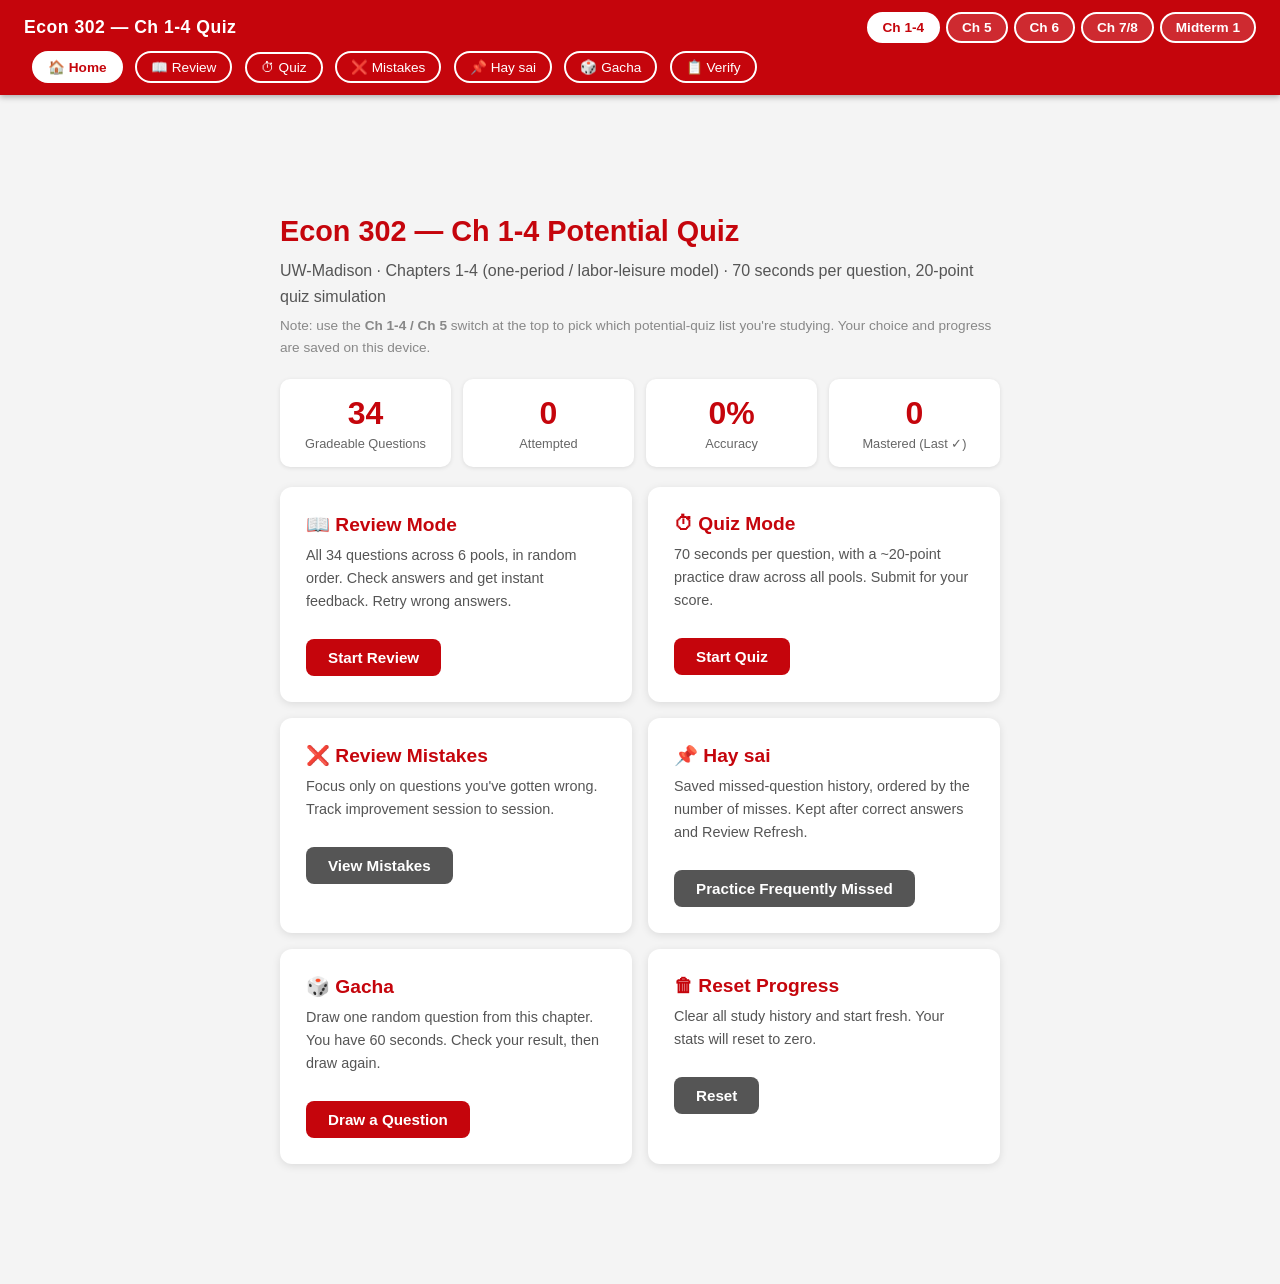
==== commit b33d8048: "Add Chapter 7/8 potential quiz from the official PDF 55 multiple-choice questions with the source qu" ====
--- a/index.html
+++ b/index.html
@@ -1927,6 +1927,7 @@
     <button class="chapter-btn active" data-chapter="ch1-4" onclick="setChapter('ch1-4')">Ch 1-4</button>
     <button class="chapter-btn" data-chapter="ch5" onclick="setChapter('ch5')">Ch 5</button>
     <a class="chapter-btn" href="chapter6.html" style="text-decoration:none">Ch 6</a>
+    <a class="chapter-btn" href="chapter78.html" style="text-decoration:none">Ch 7/8</a>
     <a class="chapter-btn" href="midterm.html" style="text-decoration:none">Midterm 1</a>
   </div>
   <div id="nav-btns">
